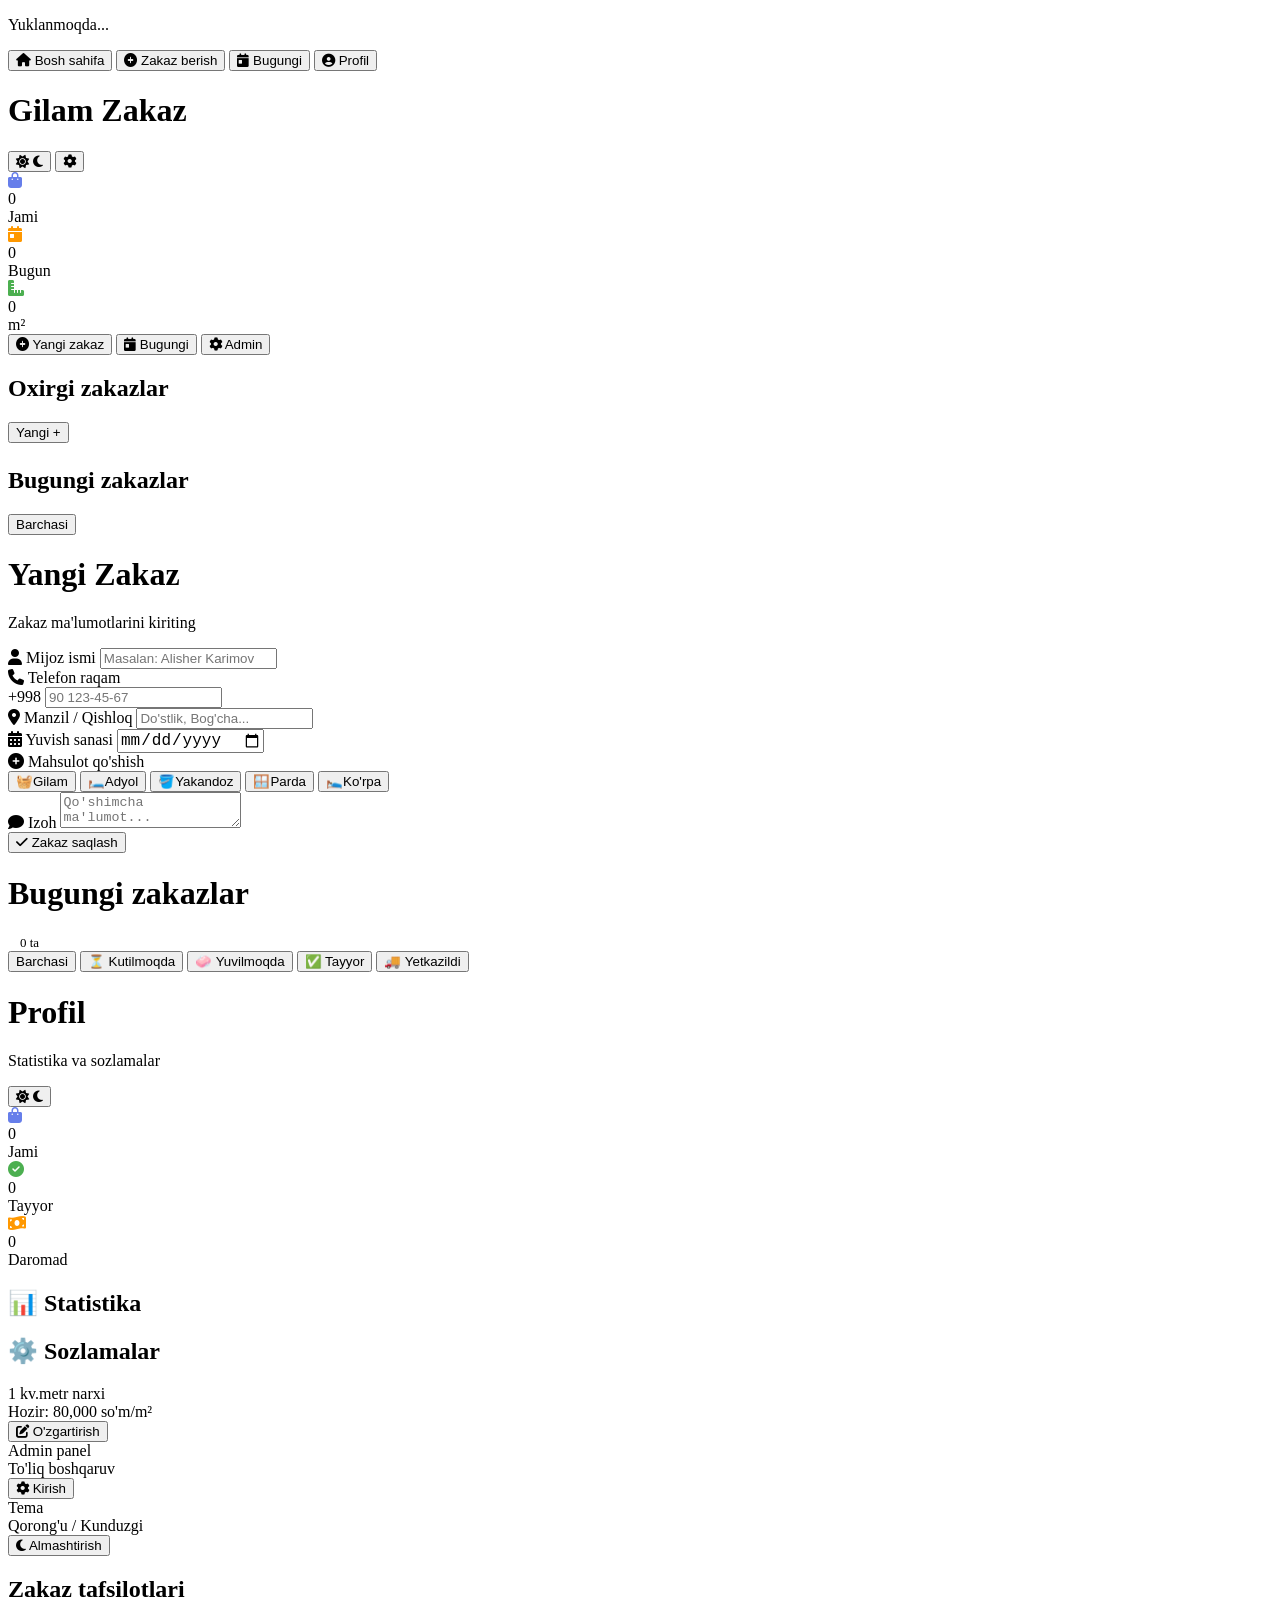
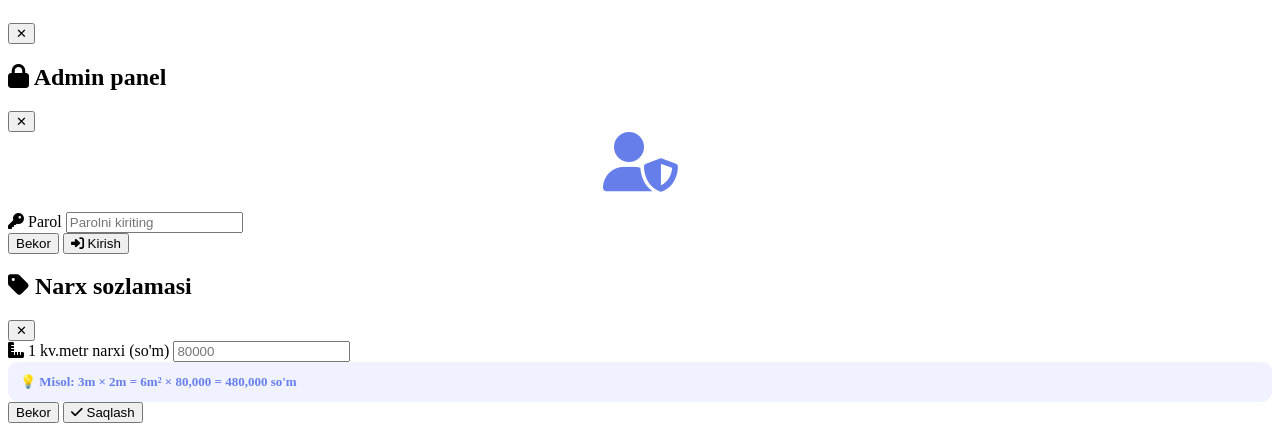
==== admin.html @ f4b5fb51 "Create admin.html" ====
<!DOCTYPE html>
<html lang="uz">
<head>
<meta charset="UTF-8">
<meta name="viewport" content="width=device-width, initial-scale=1.0, maximum-scale=1.0, user-scalable=no, viewport-fit=cover">
<meta name="mobile-web-app-capable" content="yes">
<meta name="apple-mobile-web-app-capable" content="yes">
<meta name="apple-mobile-web-app-status-bar-style" content="default">
<title>Gilam Admin Panel</title>
<link rel="stylesheet" href="https://cdnjs.cloudflare.com/ajax/libs/font-awesome/6.4.0/css/all.min.css">
<link href="https://fonts.googleapis.com/css2?family=Inter:wght@400;500;600;700;800&display=swap" rel="stylesheet">
<!-- Temani FLICKER bo'lmasdan oldin yuklash -->
<script>
(function(){
  var t = localStorage.getItem('admin_theme') || localStorage.getItem('theme');
  if(t) document.documentElement.setAttribute('data-theme', t);
})();
</script>
<style>
:root{
  --primary:#667eea;--primary-dark:#5a67d8;--secondary:#764ba2;
  --green:#22c55e;--orange:#f97316;--red:#ef4444;--yellow:#eab308;--blue:#3b82f6;
  --bg:#f0f4ff;--white:#fff;--border:#e2e8f0;
  --dark:#1a202c;--gray:#64748b;--gray-light:#94a3b8;
  --sh:0 2px 12px rgba(0,0,0,.08);--sh2:0 4px 20px rgba(0,0,0,.12);
  --safe-bottom: env(safe-area-inset-bottom, 0px);
  --safe-top: env(safe-area-inset-top, 0px);
  /* Animatsiya tezligi */
  --anim-fast: 0.22s;
  --anim-normal: 0.35s;
  --anim-slow: 0.5s;
  --ease-spring: cubic-bezier(0.34,1.56,0.64,1);
  --ease-smooth: cubic-bezier(0.4,0,0.2,1);
  --ease-out: cubic-bezier(0.0,0,0.2,1);
}

/* ══════════════════════════════════
   DARK MODE VARIABLES
══════════════════════════════════ */
[data-theme="dark"]{
  --bg:#0f1117;
  --white:#1a1d2e;
  --border:#2a2d3e;
  --dark:#e2e8f0;
  --gray:#94a3b8;
  --gray-light:#475569;
  --sh:0 2px 12px rgba(0,0,0,.35);
  --sh2:0 4px 20px rgba(0,0,0,.5);
  /* Sidebar dark gradient */
  --sidebar-bg:linear-gradient(160deg,#1e2340 0%,#2d1b4e 100%);
  --card-bg:#1a1d2e;
  --input-bg:#12151f;
  --topbar-bg:#141722;
  --modal-bg:#1a1d2e;
  --overlay-bg:rgba(0,0,0,.7);
}

/* ══════════════════════════════════
   DARK MODE COMPONENT OVERRIDES
══════════════════════════════════ */
/* Body & global */
[data-theme="dark"] body{
  background:var(--bg);
  color:var(--dark);
}
/* Topbar */
[data-theme="dark"] .topbar{
  background:var(--topbar-bg);
  border-bottom-color:var(--border);
  box-shadow:0 1px 0 var(--border);
}
[data-theme="dark"] .tb-hamburger{ color:var(--dark); }
[data-theme="dark"] .tb-search{
  background:var(--input-bg);
  border-color:var(--border);
}
[data-theme="dark"] .tb-search:focus-within{
  border-color:var(--primary);
  background:var(--white);
}
[data-theme="dark"] .tb-search input{ color:var(--dark); }
[data-theme="dark"] .tb-btn{
  background:var(--input-bg);
  border-color:var(--border);
  color:var(--gray);
}
[data-theme="dark"] .tb-btn:hover{
  border-color:var(--primary);
  color:var(--primary);
}
/* Sidebar */
[data-theme="dark"] .sidebar{
  background:var(--sidebar-bg);
  box-shadow:4px 0 20px rgba(0,0,0,.4);
}
[data-theme="dark"] .sidebar-logo{ border-bottom-color:rgba(255,255,255,.08); }
[data-theme="dark"] .logo-icon{ background:rgba(255,255,255,.12); }
[data-theme="dark"] .sidebar-bottom{ border-top-color:rgba(255,255,255,.08); }
/* Mobile bottom nav */
[data-theme="dark"] .mobile-bottom-nav{
  background:var(--topbar-bg);
  border-top-color:var(--border);
  box-shadow:0 -4px 20px rgba(0,0,0,.3);
}
[data-theme="dark"] .mbn-item{ color:var(--gray-light); }
[data-theme="dark"] .mbn-item.active{ color:var(--primary); }
[data-theme="dark"] .mbn-add{
  background:linear-gradient(135deg,var(--primary),var(--secondary));
  color:#fff!important;
}
/* Cards */
[data-theme="dark"] .stat-card,
[data-theme="dark"] .card,
[data-theme="dark"] .sdb-card,
[data-theme="dark"] .order-card{
  background:var(--white);
  border-color:var(--border);
}
[data-theme="dark"] .order-card:active{ background:#1e2138; }
[data-theme="dark"] .oc-footer{
  background:rgba(255,255,255,.04);
  border-top-color:var(--border);
}
/* Table */
[data-theme="dark"] th{
  background:var(--input-bg);
  color:var(--gray);
  border-bottom-color:var(--border);
}
[data-theme="dark"] td{
  border-bottom-color:var(--border);
  color:var(--dark);
}
[data-theme="dark"] tr:hover td{ background:rgba(102,126,234,.05); }
/* Filter chips */
[data-theme="dark"] .chip{
  background:var(--input-bg);
  border-color:var(--border);
  color:var(--gray);
}
[data-theme="dark"] .chip.active{
  background:var(--primary);
  color:#fff;
  border-color:var(--primary);
}
/* Buttons */
[data-theme="dark"] .act-btn.gray{
  background:var(--input-bg);
  border-color:var(--border);
  color:var(--gray);
}
/* Card headers */
[data-theme="dark"] .card-header{
  border-bottom-color:var(--border);
}
/* Detail panel */
[data-theme="dark"] .detail-panel{
  background:var(--white);
  box-shadow:-4px 0 30px rgba(0,0,0,.4);
}
[data-theme="dark"] .dp-head{
  background:var(--white);
  border-bottom-color:var(--border);
}
[data-theme="dark"] .dp-close{
  background:var(--input-bg);
  border-color:var(--border);
  color:var(--gray);
}
[data-theme="dark"] .dp-row{ border-bottom-color:var(--border); }
[data-theme="dark"] .dp-actions{
  background:var(--white);
  border-top-color:var(--border);
}
[data-theme="dark"] .dp-act.red{
  background:rgba(239,68,68,.12);
  border-color:rgba(239,68,68,.25);
}
[data-theme="dark"] .dp-act.gray{
  background:var(--input-bg);
  border-color:var(--border);
  color:var(--gray);
}
[data-theme="dark"] .dp-product-line{
  background:linear-gradient(135deg,rgba(102,126,234,.08),rgba(118,75,162,.06));
  border-color:rgba(102,126,234,.2);
}
/* Status progress */
[data-theme="dark"] .sp-dot{
  background:var(--input-bg);
  border-color:var(--border);
  color:var(--gray);
}
[data-theme="dark"] .sp-line{ background:var(--border); }
/* Modal */
[data-theme="dark"] .modal{ background:var(--overlay-bg); }
[data-theme="dark"] .modal-box{
  background:var(--modal-bg);
}
[data-theme="dark"] .mb-head{
  background:var(--modal-bg);
  border-bottom-color:var(--border);
}
[data-theme="dark"] .mb-close{
  background:var(--input-bg);
  color:var(--gray);
}
[data-theme="dark"] .mb-footer{
  background:var(--modal-bg);
  border-top-color:var(--border);
}
[data-theme="dark"] .mb-footer .mb-cancel{
  background:var(--input-bg);
  border-color:var(--border);
  color:var(--gray);
}
/* Forms */
[data-theme="dark"] .form-input{
  background:var(--input-bg);
  border-color:var(--border);
  color:var(--dark);
}
[data-theme="dark"] .form-input:focus{
  border-color:var(--primary);
  background:var(--white);
  box-shadow:0 0 0 3px rgba(102,126,234,.15);
}
[data-theme="dark"] .form-label{ color:var(--gray); }
/* Price items */
[data-theme="dark"] .price-item{ border-bottom-color:var(--border); }
[data-theme="dark"] .price-item:hover{ background:rgba(102,126,234,.05); }
[data-theme="dark"] .pi-price{ color:var(--dark); }
[data-theme="dark"] .pi-edit{
  border-color:rgba(102,126,234,.25);
  color:var(--primary);
}
/* Overlay */
[data-theme="dark"] .overlay{ background:rgba(0,0,0,.65); }
/* Mobile search bar */
[data-theme="dark"] .mobile-search-bar{
  background:var(--topbar-bg);
  border-bottom-color:var(--border);
}
[data-theme="dark"] .msb-inner{
  background:var(--input-bg);
  border-color:var(--border);
}
[data-theme="dark"] .msb-inner input{ color:var(--dark); }
/* Filter row */
[data-theme="dark"] .filter-row{ border-bottom-color:var(--border); }
/* Section dividers */
[data-theme="dark"] .sdb-row{ border-bottom-color:var(--border); }
/* More menu buttons */
[data-theme="dark"] .more-menu-btn{
  background:var(--input-bg) !important;
  border-color:var(--border) !important;
  color:var(--dark) !important;
}
/* Theme toggle button */
.theme-toggle{
  width:36px;height:36px;border-radius:10px;
  background:var(--bg);border:1.5px solid var(--border);
  display:flex;align-items:center;justify-content:center;
  cursor:pointer;font-size:16px;transition:all var(--anim-fast) var(--ease-smooth);
  position:relative;overflow:hidden;flex-shrink:0;
}
.theme-toggle:hover{
  border-color:var(--primary);
  background:rgba(102,126,234,.08);
  transform:rotate(15deg) scale(1.05);
}
.theme-toggle .th-sun,
.theme-toggle .th-moon{
  position:absolute;
  transition:opacity var(--anim-normal) var(--ease-smooth),
             transform var(--anim-normal) var(--ease-spring);
  font-size:15px;
}
.theme-toggle .th-sun{ opacity:1; transform:rotate(0deg) scale(1); }
.theme-toggle .th-moon{ opacity:0; transform:rotate(-90deg) scale(0.5); }
[data-theme="dark"] .theme-toggle .th-sun{ opacity:0; transform:rotate(90deg) scale(0.5); }
[data-theme="dark"] .theme-toggle .th-moon{ opacity:1; transform:rotate(0deg) scale(1); }

/* More menu grid buttons */
.more-menu-btn{
  display:flex;flex-direction:column;align-items:center;gap:8px;
  padding:18px 12px;
  background:var(--bg);border:1.5px solid var(--border);border-radius:14px;
  cursor:pointer;font-family:Inter,sans-serif;
  transition:all var(--anim-fast) var(--ease-smooth);
  -webkit-tap-highlight-color:transparent;
  color:var(--dark);
}
.more-menu-btn span{font-size:13px;font-weight:600;color:var(--dark)}
.more-menu-btn:hover{border-color:var(--primary);background:rgba(102,126,234,.06)}
.more-menu-btn:active{transform:scale(.95)}
*{margin:0;padding:0;box-sizing:border-box;-webkit-tap-highlight-color:transparent;-webkit-touch-callout:none}
html{scroll-behavior:smooth;height:100%}
body{font-family:'Inter',sans-serif;background:var(--bg);color:var(--dark);min-height:100vh;min-height:100dvh;overscroll-behavior:none}

/* ── MOBILE BOTTOM NAV ── */
.mobile-bottom-nav{
  display:none;position:fixed;bottom:0;left:0;right:0;z-index:200;
  background:var(--white);border-top:1px solid var(--border);
  box-shadow:0 -4px 20px rgba(0,0,0,.08);
  padding-bottom:var(--safe-bottom);
}
.mbn-inner{display:flex;align-items:stretch}
.mbn-item{
  flex:1;display:flex;flex-direction:column;align-items:center;justify-content:center;
  padding:10px 4px 8px;cursor:pointer;border:none;background:none;
  color:var(--gray-light);font-family:'Inter',sans-serif;transition:color .25s cubic-bezier(.4,0,.2,1);
  position:relative;min-height:56px;
}
.mbn-item.active{color:var(--primary)}
.mbn-item i{font-size:18px;margin-bottom:3px;transition:transform var(--anim-normal) var(--ease-spring),color var(--anim-fast) ease}
.mbn-item span{font-size:9px;font-weight:600;letter-spacing:.3px;line-height:1;transition:color var(--anim-fast) ease}
.mbn-item.active i{transform:scale(1.2) translateY(-2px)}
.mbn-item:active i{transform:scale(0.88)}
.mbn-item.active::after{content:'';position:absolute;top:6px;left:50%;transform:translateX(-50%);width:4px;height:4px;background:var(--primary);border-radius:50%;animation:dotPop .3s cubic-bezier(.34,1.56,.64,1) both}
@keyframes dotPop{from{transform:translateX(-50%) scale(0)}to{transform:translateX(-50%) scale(1)}}
.mbn-add.active::after{display:none}
.mbn-badge{position:absolute;top:6px;right:calc(50% - 16px);background:var(--red);color:#fff;font-size:9px;font-weight:800;padding:1px 5px;border-radius:10px;min-width:16px;text-align:center;border:2px solid var(--white)}
.mbn-badge.green{background:var(--green)}
.mbn-add{background:linear-gradient(135deg,var(--primary),var(--secondary));color:#fff!important;border-radius:16px;margin:6px 4px;padding:8px 4px;box-shadow:0 4px 12px rgba(102,126,234,.35)}
.mbn-add i{font-size:20px;margin-bottom:2px}

/* ── SIDEBAR (desktop) ── */
.sidebar{width:220px;min-height:100vh;background:linear-gradient(160deg,#667eea 0%,#764ba2 100%);position:fixed;top:0;left:0;z-index:300;display:flex;flex-direction:column;box-shadow:4px 0 20px rgba(102,126,234,.25);transition:transform var(--anim-normal) var(--ease-smooth);will-change:transform}
.sidebar-logo{padding:calc(var(--safe-top) + 16px) 20px 20px;border-bottom:1px solid rgba(255,255,255,.15);display:flex;align-items:center;gap:12px}
.logo-icon{width:40px;height:40px;background:rgba(255,255,255,.2);border-radius:12px;display:flex;align-items:center;justify-content:center;font-size:20px;backdrop-filter:blur(10px);flex-shrink:0}
.logo-text{color:#fff;font-weight:800;font-size:15px;line-height:1.2}
.logo-sub{color:rgba(255,255,255,.7);font-size:11px;margin-top:2px}
.sidebar-nav{padding:16px 12px;flex:1;overflow-y:auto}
.nav-group-label{font-size:10px;font-weight:700;letter-spacing:1.5px;text-transform:uppercase;color:rgba(255,255,255,.5);padding:10px 8px 6px}
.sn-item{display:flex;align-items:center;gap:10px;padding:12px 12px;border-radius:12px;cursor:pointer;transition:.2s;color:rgba(255,255,255,.75);font-size:13px;font-weight:500;margin-bottom:2px;position:relative;user-select:none;-webkit-user-select:none}
.sn-item:hover{background:rgba(255,255,255,.15);color:#fff}
.sn-item.active{background:rgba(255,255,255,.22);color:#fff;box-shadow:0 2px 8px rgba(0,0,0,.1)}
.sn-item:active{transform:scale(.97)}
.sn-item i{width:18px;text-align:center;font-size:15px}
.sn-badge{margin-left:auto;background:var(--red);color:#fff;font-size:9px;font-weight:700;padding:2px 6px;border-radius:10px;min-width:18px;text-align:center}
.sn-badge.green{background:var(--green)}
.sidebar-bottom{padding:14px 12px calc(var(--safe-bottom) + 14px);border-top:1px solid rgba(255,255,255,.15)}
.sb-user{display:flex;align-items:center;gap:10px;padding:8px 10px;border-radius:10px;cursor:pointer;transition:.2s}
.sb-user:hover{background:rgba(255,255,255,.1)}
.sb-avatar{width:34px;height:34px;border-radius:50%;background:rgba(255,255,255,.25);display:flex;align-items:center;justify-content:center;color:#fff;font-weight:700;font-size:13px;flex-shrink:0}
.sb-name{color:#fff;font-size:13px;font-weight:600}
.sb-role{color:rgba(255,255,255,.6);font-size:10px;margin-top:1px}
.sb-logout{margin-left:auto;color:rgba(255,255,255,.5);font-size:14px;cursor:pointer;padding:4px;transition:.2s}
.sb-logout:hover{color:#fff}

/* ── MAIN ── */
.main{margin-left:220px;min-height:100vh;display:flex;flex-direction:column}
.topbar{height:60px;background:var(--white);border-bottom:1px solid var(--border);display:flex;align-items:center;padding:0 24px;gap:12px;position:sticky;top:0;z-index:100;box-shadow:var(--sh)}
.tb-hamburger{display:none;background:none;border:none;cursor:pointer;font-size:20px;color:var(--dark);padding:4px;border-radius:8px;-webkit-tap-highlight-color:transparent}
.tb-title{font-weight:700;font-size:16px;flex:1}
.tb-search{display:flex;align-items:center;background:var(--bg);border:1.5px solid var(--border);border-radius:10px;padding:7px 13px;gap:8px;width:220px;transition:.2s}
.tb-search:focus-within{border-color:var(--primary);background:#fff}
.tb-search input{background:none;border:none;outline:none;color:var(--dark);font-size:13px;font-family:'Inter',sans-serif;width:100%}
.tb-search input::placeholder{color:var(--gray-light)}
.tb-btn{width:36px;height:36px;border-radius:10px;background:var(--bg);border:1.5px solid var(--border);display:flex;align-items:center;justify-content:center;cursor:pointer;font-size:15px;transition:.2s;position:relative;flex-shrink:0}
.tb-btn:hover{border-color:var(--primary);color:var(--primary)}
.tb-ndot{position:absolute;top:6px;right:6px;width:7px;height:7px;background:var(--red);border-radius:50%;border:1.5px solid var(--white)}
.content{padding:20px;flex:1}

/* ── PAGES ── */
.page{display:none}
.page.active{display:block;animation:fadeUp var(--anim-normal) var(--ease-smooth) both}
.page.slide-left{animation:slideInLeft var(--anim-normal) var(--ease-smooth) both}
.page.slide-right{animation:slideInRight var(--anim-normal) var(--ease-smooth) both}
@keyframes fadeUp{
  from{opacity:0;transform:translateY(14px)}
  to{opacity:1;transform:translateY(0)}
}
@keyframes slideInLeft{
  from{opacity:0;transform:translateX(22px)}
  to{opacity:1;transform:translateX(0)}
}
@keyframes slideInRight{
  from{opacity:0;transform:translateX(-22px)}
  to{opacity:1;transform:translateX(0)}
}

/* ── STAT CARDS ── */
.stats-row{display:grid;grid-template-columns:repeat(4,1fr);gap:14px;margin-bottom:20px}
.stat-card{background:var(--white);border-radius:16px;padding:18px;box-shadow:var(--sh);position:relative;overflow:hidden;transition:transform var(--anim-fast) var(--ease-smooth),box-shadow var(--anim-fast) var(--ease-smooth)}
.stat-card:hover{transform:translateY(-2px);box-shadow:var(--sh2)}
.stat-card::after{content:'';position:absolute;top:-16px;right:-16px;width:72px;height:72px;border-radius:50%;filter:blur(24px);opacity:.35}
.stat-card.blue::after{background:var(--primary)}.stat-card.green::after{background:var(--green)}.stat-card.orange::after{background:var(--orange)}.stat-card.red::after{background:var(--red)}
.sc-top{display:flex;align-items:center;justify-content:space-between;margin-bottom:12px}
.sc-icon{width:40px;height:40px;border-radius:12px;display:flex;align-items:center;justify-content:center;font-size:18px;flex-shrink:0}
.sc-icon.blue{background:rgba(102,126,234,.12);color:var(--primary)}
.sc-icon.green{background:rgba(34,197,94,.12);color:var(--green)}
.sc-icon.orange{background:rgba(249,115,22,.12);color:var(--orange)}
.sc-icon.red{background:rgba(239,68,68,.12);color:var(--red)}
.sc-badge{font-size:10px;font-weight:700;padding:3px 8px;border-radius:20px}
.sc-badge.up{background:rgba(34,197,94,.12);color:var(--green)}
.sc-badge.dn{background:rgba(239,68,68,.1);color:var(--red)}
.sc-val{font-weight:800;font-size:26px;letter-spacing:-1px;line-height:1;margin-bottom:4px}
.sc-lbl{font-size:11px;color:var(--gray);font-weight:500}

/* ── CARD ── */
.card{background:var(--white);border-radius:16px;box-shadow:var(--sh);overflow:hidden;margin-bottom:16px}
.card-header{padding:14px 18px;border-bottom:1px solid var(--border);display:flex;align-items:center;justify-content:space-between;gap:10px}
.card-title{font-weight:700;font-size:14px}
.card-action{font-size:12px;color:var(--primary);cursor:pointer;background:none;border:none;font-family:'Inter',sans-serif;font-weight:500;padding:4px 8px;border-radius:8px}
.card-action:hover{background:rgba(102,126,234,.08)}

/* ── TABLE ── */
.table-wrap{overflow-x:auto;-webkit-overflow-scrolling:touch}
table{width:100%;border-collapse:collapse;min-width:600px}
th{font-size:11px;font-weight:700;text-transform:uppercase;letter-spacing:.7px;color:var(--gray);padding:10px 16px;text-align:left;border-bottom:2px solid var(--border);white-space:nowrap;background:var(--bg)}
td{padding:12px 16px;font-size:13px;border-bottom:1px solid rgba(226,232,240,.6);white-space:nowrap;vertical-align:middle}
tr:last-child td{border-bottom:none}
tr:hover td{background:rgba(102,126,234,.02)}
.td-id{font-weight:700;color:var(--gray);font-size:11px}
.td-phone{font-weight:600;color:var(--primary)}
.td-phone a{color:inherit;text-decoration:none}
.td-price{font-weight:700;color:var(--green)}
.td-area{font-weight:600;color:var(--orange)}

/* ── MOBILE CARD LIST (replaces table on small screens) ── */
.order-card-list{display:none;flex-direction:column;gap:8px;padding:10px}
.order-card{background:var(--white);border-radius:14px;box-shadow:var(--sh);border:1px solid var(--border);overflow:hidden;cursor:pointer;transition:.15s;-webkit-tap-highlight-color:transparent}
.order-card:active{transform:scale(.99);background:#fafbff}
.oc-header{display:flex;align-items:center;gap:10px;padding:12px 14px 8px}
.oc-num{background:var(--bg);border-radius:8px;padding:4px 8px;font-size:10px;font-weight:800;color:var(--gray)}
.oc-phone{font-weight:700;font-size:14px;color:var(--primary);flex:1}
.oc-time{font-size:10px;color:var(--gray-light)}
.oc-body{padding:0 14px 10px;display:flex;flex-wrap:wrap;gap:6px;align-items:center}
.oc-loc{font-size:12px;color:var(--dark);font-weight:500;display:flex;align-items:center;gap:4px;flex:1}
.oc-area{font-size:12px;color:var(--orange);font-weight:700}
.oc-footer{display:flex;align-items:center;gap:6px;padding:8px 14px;border-top:1px solid var(--border);background:rgba(240,244,255,.5)}
.oc-price{font-weight:800;font-size:13px;color:var(--green);flex:1}
.oc-action-row{display:flex;gap:6px;align-items:center}

/* ── BADGES ── */
.badge{display:inline-flex;align-items:center;gap:4px;padding:4px 10px;border-radius:20px;font-size:11px;font-weight:700;white-space:nowrap}
.b-new{background:rgba(102,126,234,.1);color:var(--primary)}
.b-queue{background:rgba(249,115,22,.1);color:var(--orange)}
.b-washing{background:rgba(59,130,246,.1);color:var(--blue)}
.b-ready{background:rgba(34,197,94,.1);color:var(--green)}
.b-done{background:rgba(100,116,139,.1);color:var(--gray)}
.b-paid{background:rgba(34,197,94,.1);color:var(--green)}
.b-unpaid{background:rgba(239,68,68,.08);color:var(--red)}

/* ── FILTER CHIPS ── */
.filter-row{display:flex;gap:8px;padding:12px 16px;border-bottom:1px solid var(--border);overflow-x:auto;scrollbar-width:none;-webkit-overflow-scrolling:touch}
.filter-row::-webkit-scrollbar{display:none}
.chip{padding:7px 14px;border-radius:20px;font-size:12px;font-weight:600;cursor:pointer;background:var(--bg);color:var(--gray);border:1.5px solid var(--border);transition:.2s;font-family:'Inter',sans-serif;white-space:nowrap;flex-shrink:0}
.chip.active{background:var(--primary);color:#fff;border-color:var(--primary)}
.chip:hover:not(.active){border-color:var(--primary);color:var(--primary)}
.chip:active{transform:scale(.96)}

/* ── ACTION BTNS ── */
.act-btn{padding:7px 14px;border-radius:10px;font-size:12px;font-weight:600;cursor:pointer;border:none;font-family:'Inter',sans-serif;transition:.2s;display:inline-flex;align-items:center;gap:6px;white-space:nowrap}
.act-btn.primary{background:var(--primary);color:#fff}
.act-btn.primary:hover{background:var(--primary-dark)}
.act-btn.green{background:rgba(34,197,94,.1);color:var(--green)}
.act-btn.green:hover{background:var(--green);color:#fff}
.act-btn.orange{background:rgba(249,115,22,.1);color:var(--orange)}
.act-btn.orange:hover{background:var(--orange);color:#fff}
.act-btn.red{background:rgba(239,68,68,.08);color:var(--red)}
.act-btn.red:hover{background:var(--red);color:#fff}
.act-btn.gray{background:var(--bg);color:var(--gray);border:1px solid var(--border)}
.act-btn.gray:hover{background:var(--gray);color:#fff}
.act-btn:active{transform:scale(.95)}

/* ── PRICING PAGE ── */
.price-grid{display:flex;flex-direction:column;gap:0}
.price-item{display:flex;align-items:center;gap:12px;padding:13px 18px;border-bottom:1px solid var(--border);transition:.15s;cursor:pointer}
.price-item:last-child{border-bottom:none}
.price-item:hover{background:rgba(102,126,234,.02)}
.pi-icon{width:42px;height:42px;border-radius:12px;display:flex;align-items:center;justify-content:center;font-size:20px;flex-shrink:0}
.pi-info{flex:1;min-width:0}
.pi-name{font-weight:600;font-size:14px}
.pi-type{font-size:11px;color:var(--gray);margin-top:2px}
.pi-right{text-align:right;flex-shrink:0}
.pi-price{font-weight:800;font-size:15px;color:var(--dark)}
.pi-per{font-size:11px;color:var(--gray);margin-top:1px}
.pi-edit{font-size:11px;color:var(--primary);cursor:pointer;padding:5px 10px;border:1.5px solid rgba(102,126,234,.3);border-radius:8px;background:none;margin-top:4px;font-family:'Inter',sans-serif;font-weight:600;transition:.2s;display:block}
.pi-edit:hover{background:rgba(102,126,234,.08)}

/* ── ORDER DETAIL PANEL ── */
.detail-panel{position:fixed;top:0;right:0;width:380px;height:100vh;height:100dvh;background:var(--white);box-shadow:-4px 0 30px rgba(0,0,0,.12);z-index:400;display:flex;flex-direction:column;transform:translateX(100%);transition:transform var(--anim-normal) var(--ease-smooth);will-change:transform}
.detail-panel.open{transform:translateX(0)}
.dp-head{padding:calc(var(--safe-top) + 12px) 18px 12px;border-bottom:1px solid var(--border);display:flex;align-items:center;justify-content:space-between;background:var(--white);position:sticky;top:0;z-index:10}
.dp-title{font-weight:700;font-size:15px}
.dp-close{width:36px;height:36px;border-radius:50%;background:var(--bg);border:1.5px solid var(--border);display:flex;align-items:center;justify-content:center;cursor:pointer;font-size:14px;transition:.2s;flex-shrink:0}
.dp-close:hover{background:var(--red);color:#fff;border-color:var(--red)}
.dp-body{flex:1;overflow-y:auto;-webkit-overflow-scrolling:touch;padding:16px}
.dp-product-line{display:flex;align-items:center;gap:10px;background:linear-gradient(135deg,rgba(102,126,234,.06),rgba(118,75,162,.04));border:1.5px solid rgba(102,126,234,.15);border-radius:14px;padding:12px;margin-bottom:14px}
.dp-prod-icon{width:44px;height:44px;border-radius:12px;background:rgba(102,126,234,.1);display:flex;align-items:center;justify-content:center;font-size:22px;flex-shrink:0}
.dp-prod-info{flex:1}
.dp-prod-name{font-weight:700;font-size:14px}
.dp-prod-detail{font-size:12px;color:var(--gray);margin-top:2px}
.dp-prod-price{font-weight:800;font-size:16px;color:var(--primary);flex-shrink:0}
.dp-row{display:flex;justify-content:space-between;align-items:flex-start;padding:10px 0;border-bottom:1px solid rgba(226,232,240,.6)}
.dp-row:last-child{border-bottom:none}
.dp-lbl{font-size:12px;color:var(--gray);font-weight:500}
.dp-val{font-size:13px;font-weight:600;text-align:right;max-width:200px;word-break:break-word}
.dp-val.big{font-weight:800;font-size:18px;color:var(--green)}
.dp-val.phone{color:var(--primary)}
.dp-imgs{display:grid;grid-template-columns:repeat(3,1fr);gap:6px;margin:12px 0}
.dp-img{width:100%;aspect-ratio:1;border-radius:10px;object-fit:cover;cursor:pointer;transition:.2s;border:2px solid transparent}
.dp-img:hover{border-color:var(--primary);transform:scale(1.02)}
.dp-actions{padding:12px 16px calc(var(--safe-bottom) + 12px);border-top:1px solid var(--border);display:flex;gap:8px;flex-wrap:wrap;background:var(--white)}
.dp-act{flex:1;min-width:70px;padding:12px 8px;border-radius:12px;font-size:12px;font-weight:700;cursor:pointer;border:none;font-family:'Inter',sans-serif;transition:.2s;display:flex;align-items:center;justify-content:center;gap:6px;-webkit-tap-highlight-color:transparent}
.dp-act.primary{background:linear-gradient(135deg,var(--primary),var(--secondary));color:#fff;box-shadow:0 4px 12px rgba(102,126,234,.3)}
.dp-act.green{background:linear-gradient(135deg,var(--green),#16a34a);color:#fff}
.dp-act.orange{background:linear-gradient(135deg,var(--orange),#ea580c);color:#fff}
.dp-act.red{background:rgba(239,68,68,.08);color:var(--red);border:1.5px solid rgba(239,68,68,.2)}
.dp-act.gray{background:var(--bg);color:var(--gray);border:1.5px solid var(--border)}
.dp-act:hover{filter:brightness(1.05)}
.dp-act:active{transform:scale(.96)}
.status-progress{display:flex;align-items:center;gap:0;padding:14px 0;overflow-x:auto;scrollbar-width:none;-webkit-overflow-scrolling:touch}
.status-progress::-webkit-scrollbar{display:none}
.sp-step{display:flex;flex-direction:column;align-items:center;gap:4px;flex-shrink:0}
.sp-dot{width:28px;height:28px;border-radius:50%;background:var(--bg);border:2px solid var(--border);display:flex;align-items:center;justify-content:center;font-size:12px;transition:.3s}
.sp-step.active .sp-dot{background:var(--primary);border-color:var(--primary);color:#fff;box-shadow:0 0 0 4px rgba(102,126,234,.15)}
.sp-step.done .sp-dot{background:var(--green);border-color:var(--green);color:#fff}
.sp-label{font-size:9px;color:var(--gray);font-weight:600;text-align:center;white-space:nowrap}
.sp-step.active .sp-label{color:var(--primary)}
.sp-step.done .sp-label{color:var(--green)}
.sp-line{flex:1;height:2px;background:var(--border);min-width:16px}
.sp-line.done{background:var(--green)}

/* ── OVERLAY ── */
.overlay{display:none;position:fixed;inset:0;background:rgba(0,0,0,.45);z-index:250}
.overlay.open{display:block;animation:fadeIn var(--anim-fast) var(--ease-smooth)}
@keyframes fadeIn{from{opacity:0}to{opacity:1}}

/* ── MODAL ── */
.modal{display:none;position:fixed;inset:0;background:rgba(0,0,0,.55);z-index:600;align-items:flex-end;justify-content:center}
.modal.open{display:flex;animation:fadeIn var(--anim-fast) var(--ease-smooth)}
.modal-box{
  background:var(--white);border-radius:24px 24px 0 0;
  width:100%;max-width:520px;max-height:92vh;max-height:92dvh;
  overflow-y:auto;-webkit-overflow-scrolling:touch;
  animation:slideUpModal var(--anim-normal) var(--ease-smooth);
  padding-bottom:var(--safe-bottom);
  will-change:transform;
}
@keyframes slideUpModal{
  from{transform:translateY(40px);opacity:0}
  to{transform:translateY(0);opacity:1}
}
.mb-head{padding:16px 20px;border-bottom:1px solid var(--border);display:flex;align-items:center;justify-content:space-between;position:sticky;top:0;background:var(--white);z-index:5;border-radius:24px 24px 0 0}
.mb-title{font-weight:700;font-size:15px}
.mb-close{width:32px;height:32px;border-radius:50%;background:var(--bg);border:none;cursor:pointer;font-size:16px;display:flex;align-items:center;justify-content:center;transition:.2s;-webkit-tap-highlight-color:transparent}
.mb-close:hover{background:var(--red);color:#fff}
.mb-body{padding:18px 20px}
.mb-footer{padding:12px 20px;border-top:1px solid var(--border);display:flex;gap:10px;position:sticky;bottom:0;background:var(--white);z-index:5}
.mb-footer button{flex:1;padding:13px;border-radius:14px;font-size:14px;font-weight:700;cursor:pointer;border:none;font-family:'Inter',sans-serif;transition:.2s;-webkit-tap-highlight-color:transparent}
.mb-footer .mb-save{background:linear-gradient(135deg,var(--primary),var(--secondary));color:#fff;box-shadow:0 4px 12px rgba(102,126,234,.3)}
.mb-footer .mb-save:hover{filter:brightness(1.05)}
.mb-footer .mb-cancel{background:var(--bg);color:var(--gray);border:1.5px solid var(--border)}
.mb-footer .mb-cancel:hover{background:var(--red);color:#fff;border-color:var(--red)}
.mb-footer button:active{transform:scale(.97)}

/* ── FORMS ── */
.form-group{margin-bottom:16px}
.form-label{font-size:11px;font-weight:700;color:var(--gray);margin-bottom:7px;display:block;text-transform:uppercase;letter-spacing:.5px}
.form-input{width:100%;background:var(--bg);border:1.5px solid var(--border);border-radius:12px;padding:13px 16px;color:var(--dark);font-size:15px;font-family:'Inter',sans-serif;outline:none;transition:.2s;-webkit-appearance:none;appearance:none}
.form-input:focus{border-color:var(--primary);background:#fff;box-shadow:0 0 0 3px rgba(102,126,234,.12)}
.form-input::placeholder{color:var(--gray-light)}
select.form-input{cursor:pointer}
.form-row{display:grid;grid-template-columns:1fr 1fr;gap:12px}

/* ── STATS PAGE ── */
.stats-detail-grid{display:grid;grid-template-columns:repeat(2,1fr);gap:14px;margin-bottom:16px}
.sdb-card{background:var(--white);border-radius:16px;padding:16px;box-shadow:var(--sh)}
.sdb-title{font-size:12px;font-weight:700;color:var(--gray);margin-bottom:12px;text-transform:uppercase;letter-spacing:.5px}
.sdb-row{display:flex;justify-content:space-between;align-items:center;padding:7px 0;border-bottom:1px solid var(--border)}
.sdb-row:last-child{border-bottom:none}
.sdb-lbl{font-size:12px;color:var(--gray)}
.sdb-val{font-weight:700;font-size:13px}
.sdb-val.green{color:var(--green)}
.sdb-val.orange{color:var(--orange)}
.sdb-val.red{color:var(--red)}
.sdb-val.blue{color:var(--blue)}
.bar-chart{display:flex;align-items:flex-end;gap:6px;height:80px;padding-top:8px}
.bar-wrap{flex:1;display:flex;flex-direction:column;align-items:center;gap:3px}
.bar{width:100%;border-radius:4px 4px 0 0;transition:height .6s ease;min-height:4px}
.bar-lbl{font-size:9px;color:var(--gray);font-weight:600}

/* ── TOAST ── */
.toast{position:fixed;bottom:calc(80px + var(--safe-bottom));left:50%;transform:translateX(-50%);background:var(--dark);color:#fff;padding:12px 22px;border-radius:30px;font-size:13px;font-weight:500;z-index:9999;opacity:0;transition:opacity .3s;pointer-events:none;white-space:nowrap;box-shadow:0 8px 24px rgba(0,0,0,.2)}
.toast.show{opacity:1}
.toast.success{background:var(--green)}
.toast.error{background:var(--red)}
.toast.info{background:var(--primary)}

/* ── EMPTY STATE ── */
.empty-state{padding:40px 20px;text-align:center;color:var(--gray-light)}
.empty-state i{font-size:40px;margin-bottom:12px;display:block;opacity:.5}
.empty-state p{font-size:14px;font-weight:500}

/* ── MOBILE SEARCH ── */
.mobile-search-bar{display:none;padding:10px 14px;background:var(--white);border-bottom:1px solid var(--border)}
.msb-inner{display:flex;align-items:center;gap:8px;background:var(--bg);border:1.5px solid var(--border);border-radius:12px;padding:9px 14px;transition:.2s}
.msb-inner:focus-within{border-color:var(--primary);background:#fff}
.msb-inner input{background:none;border:none;outline:none;color:var(--dark);font-size:15px;font-family:'Inter',sans-serif;width:100%;min-width:0}

/* ── RESPONSIVE ── */
@media(max-width:900px){
  .sidebar{transform:translateX(-220px)}
  .sidebar.open{transform:translateX(0);z-index:500}
  .main{margin-left:0}
  .tb-hamburger{display:flex}
  .stats-row{grid-template-columns:repeat(2,1fr)}
  .detail-panel{width:100%;max-width:100%;z-index:450}
  .stats-detail-grid{grid-template-columns:1fr}
  .overlay{z-index:490}
  .mobile-bottom-nav{display:block}
  .content{padding-bottom:calc(var(--safe-bottom) + 80px)}
  .toast{bottom:calc(var(--safe-bottom) + 90px)}
}

@media(max-width:600px){
  .stats-row{grid-template-columns:repeat(2,1fr);gap:10px}
  .content{padding:10px;padding-bottom:calc(var(--safe-bottom) + 85px)}
  .tb-search{display:none}
  .topbar{padding:0 12px;height:52px}
  .topbar .tb-btn:nth-child(4){display:none}
  .tb-title{font-size:14px}
  .tb-btn{width:34px;height:34px;font-size:13px}
  .sc-val{font-size:20px}
  .sc-lbl{font-size:10px}
  .stat-card{padding:12px;border-radius:14px}
  .card{border-radius:14px;margin-bottom:12px}
  .card-header{padding:12px 14px}
  .filter-row{padding:8px 12px;gap:6px}
  .chip{padding:6px 12px;font-size:11px}
  .act-btn{padding:7px 12px;font-size:11px}
  .modal-box{border-radius:20px 20px 0 0}
  .mb-body{padding:16px}
  .mb-footer{padding:10px 16px}
  .form-input{padding:12px 14px;font-size:15px;border-radius:10px}
  .form-label{font-size:10px}
  .form-row{grid-template-columns:1fr}
  .dp-body{padding:12px}
  .dp-actions{padding:10px 12px calc(var(--safe-bottom) + 10px)}
  .dp-act{padding:11px 8px;font-size:11px;border-radius:12px}
  .dp-row{padding:9px 0}
  .dp-lbl{font-size:11px}
  .dp-val{font-size:12px}
  .dp-val.big{font-size:16px}
  .dp-product-line{padding:10px;border-radius:12px}
  .dp-prod-icon{width:38px;height:38px;font-size:18px}
  .dp-prod-name{font-size:13px}
  .dp-prod-detail{font-size:11px}
  .dp-prod-price{font-size:14px}
  /* Cards instead of tables on mobile */
  .table-wrap table{display:none}
  .order-card-list{display:flex}
  .mobile-search-bar{display:block}
  .sdb-card{padding:12px;border-radius:12px}
  .bar-chart{height:70px}
  .price-item{padding:12px 14px}
  .pi-name{font-size:13px}
  .pi-price{font-size:14px}
  .stats-detail-grid{gap:10px}
}

@media(max-width:380px){
  .stats-row{grid-template-columns:1fr 1fr;gap:8px}
  .sc-val{font-size:18px}
  .content{padding:8px;padding-bottom:calc(var(--safe-bottom) + 85px)}
}

/* Touch optimizations */
input,select,textarea{font-size:16px !important;} /* prevents iOS zoom */
button{-webkit-tap-highlight-color:transparent;touch-action:manipulation}
.sn-item:active{transform:scale(0.97)}
.act-btn:active{transform:scale(0.95)}
.dp-act:active{transform:scale(0.96)}
tr:active td{background:rgba(102,126,234,.05)}

/* Scrollbar */
::-webkit-scrollbar{width:3px;height:3px}
::-webkit-scrollbar-thumb{background:var(--border);border-radius:3px}
</style>
</head>
<body>

<!-- MOBILE BOTTOM NAVIGATION -->
<nav class="mobile-bottom-nav" id="mobileBottomNav">
  <div class="mbn-inner">
    <button class="mbn-item active" id="mbn-dashboard" onclick="goPageMobile('dashboard',this)">
      <i class="fas fa-th-large"></i>
      <span>Dashboard</span>
    </button>
    <button class="mbn-item" id="mbn-orders" onclick="goPageMobile('orders',this)">
      <i class="fas fa-shopping-bag"></i>
      <span>Zakazlar</span>
      <span class="mbn-badge" id="mbn-orders-badge" style="display:none">0</span>
    </button>
    <button class="mbn-item mbn-add" onclick="openAddOrder()">
      <i class="fas fa-plus"></i>
      <span>Yangi</span>
    </button>
    <button class="mbn-item" id="mbn-queue" onclick="goPageMobile('queue',this)">
      <i class="fas fa-list-ol"></i>
      <span>Navbat</span>
      <span class="mbn-badge green" id="mbn-queue-badge" style="display:none">0</span>
    </button>
    <button class="mbn-item" id="mbn-more" onclick="toggleMobileMenu()">
      <i class="fas fa-ellipsis-h"></i>
      <span>Ko'proq</span>
    </button>
  </div>
</nav>

<!-- SIDEBAR -->
<aside class="sidebar" id="sidebar">
  <div class="sidebar-logo">
    <div class="logo-icon">🧺</div>
    <div>
      <div class="logo-text">Gilam Admin</div>
      <div class="logo-sub">Boshqaruv paneli</div>
    </div>
  </div>
  <div class="sidebar-nav">
    <div class="nav-group-label">Asosiy</div>
    <div class="sn-item active" id="sn-dashboard" onclick="goPage('dashboard',this)"><i class="fas fa-th-large"></i><span>Dashboard</span></div>
    <div class="sn-item" id="sn-orders" onclick="goPage('orders',this)"><i class="fas fa-shopping-bag"></i><span>Barcha zakazlar</span><span class="sn-badge" id="sb-orders-badge">0</span></div>
    <div class="sn-item" id="sn-queue" onclick="goPage('queue',this)"><i class="fas fa-list-ol"></i><span>Navbat</span><span class="sn-badge green" id="sb-queue-badge">0</span></div>
    <div class="nav-group-label">Boshqaruv</div>
    <div class="sn-item" id="sn-pricing" onclick="goPage('pricing',this)"><i class="fas fa-tag"></i><span>Narxlar</span></div>
    <div class="sn-item" id="sn-stats" onclick="goPage('stats',this)"><i class="fas fa-chart-bar"></i><span>Statistika</span></div>
    <div class="sn-item" id="sn-settings" onclick="goPage('settings',this)"><i class="fas fa-cog"></i><span>Sozlamalar</span></div>
  </div>
  <div class="sidebar-bottom">
    <div class="sb-user">
      <div class="sb-avatar">A</div>
      <div><div class="sb-name">Admin</div><div class="sb-role">Super Admin</div></div>
      <span class="sb-logout" onclick="logout()" title="Chiqish"><i class="fas fa-sign-out-alt"></i></span>
    </div>
  </div>
</aside>

<!-- MAIN -->
<div class="main">
  <header class="topbar">
    <button class="tb-hamburger" onclick="toggleSidebar()">
      <i class="fas fa-bars"></i>
    </button>
    <div class="tb-title" id="pageTitle">Dashboard</div>
    <div class="tb-search"><i class="fas fa-search" style="color:var(--gray-light);font-size:13px"></i><input placeholder="Telefon, manzil, ID..." oninput="globalSearch(this.value)" id="topSearchInput"></div>
    <div class="theme-toggle" id="themeToggleBtn" onclick="toggleAdminTheme()" title="Tungi rejim">
      <span class="th-sun">☀️</span>
      <span class="th-moon">🌙</span>
    </div>
    <div class="tb-btn" onclick="openAddOrder()" title="Yangi zakaz"><i class="fas fa-plus" style="font-size:13px"></i></div>
    <div class="tb-btn" onclick="logout()" title="Chiqish"><i class="fas fa-sign-out-alt" style="font-size:13px"></i></div>
  </header>

  <div class="content">

    <!-- ══════ DASHBOARD ══════ -->
    <div class="page active" id="page-dashboard">
      <div class="stats-row">
        <div class="stat-card blue">
          <div class="sc-top"><div class="sc-icon blue"><i class="fas fa-shopping-bag"></i></div><span class="sc-badge up" id="dash-today-chg">+0</span></div>
          <div class="sc-val" id="dash-total">0</div><div class="sc-lbl">Jami zakazlar</div>
        </div>
        <div class="stat-card green">
          <div class="sc-top"><div class="sc-icon green"><i class="fas fa-money-bill-wave"></i></div><span class="sc-badge up">Bugun</span></div>
          <div class="sc-val" id="dash-rev">0</div><div class="sc-lbl">To'lov (bugun)</div>
        </div>
        <div class="stat-card orange">
          <div class="sc-top"><div class="sc-icon orange"><i class="fas fa-list-ol"></i></div><span class="sc-badge" style="background:rgba(249,115,22,.1);color:var(--orange)">Navbat</span></div>
          <div class="sc-val" id="dash-queue">0</div><div class="sc-lbl">Navbatdagi</div>
        </div>
        <div class="stat-card red">
          <div class="sc-top"><div class="sc-icon red"><i class="fas fa-ruler-combined"></i></div><span class="sc-badge dn">m²</span></div>
          <div class="sc-val" id="dash-area">0</div><div class="sc-lbl">Bugungi maydon</div>
        </div>
      </div>

      <div style="display:grid;grid-template-columns:1fr 1fr;gap:14px;margin-top:4px">
        <div onclick="goPage('orders',document.getElementById('sn-orders'))" style="background:var(--white);border-radius:16px;padding:16px;box-shadow:var(--sh);cursor:pointer;transition:.2s;display:flex;align-items:center;gap:12px;border:1.5px solid transparent" onmouseover="this.style.borderColor='var(--primary)'" onmouseout="this.style.borderColor='transparent'">
          <div style="width:42px;height:42px;border-radius:12px;background:rgba(102,126,234,.1);display:flex;align-items:center;justify-content:center;font-size:18px;flex-shrink:0">🧾</div>
          <div><div style="font-weight:700;font-size:13px">Zakazlar</div><div style="font-size:11px;color:var(--gray);margin-top:2px">Ko'rish →</div></div>
        </div>
        <div onclick="goPage('queue',document.getElementById('sn-queue'))" style="background:var(--white);border-radius:16px;padding:16px;box-shadow:var(--sh);cursor:pointer;transition:.2s;display:flex;align-items:center;gap:12px;border:1.5px solid transparent" onmouseover="this.style.borderColor='var(--orange)'" onmouseout="this.style.borderColor='transparent'">
          <div style="width:42px;height:42px;border-radius:12px;background:rgba(249,115,22,.1);display:flex;align-items:center;justify-content:center;font-size:18px;flex-shrink:0">📋</div>
          <div><div style="font-weight:700;font-size:13px">Navbat</div><div style="font-size:11px;color:var(--gray);margin-top:2px">Ko'rish →</div></div>
        </div>
      </div>
    </div>

    <!-- ══════ ORDERS ══════ -->
    <div class="page" id="page-orders">
      <div class="stats-row" style="grid-template-columns:repeat(3,1fr)">
        <div class="stat-card blue"><div class="sc-top"><div class="sc-icon blue"><i class="fas fa-shopping-bag"></i></div></div><div class="sc-val" id="o-total">0</div><div class="sc-lbl">Jami zakazlar</div></div>
        <div class="stat-card green"><div class="sc-top"><div class="sc-icon green"><i class="fas fa-money-bill-wave"></i></div></div><div class="sc-val" id="o-paid">0</div><div class="sc-lbl">To'langan</div></div>
        <div class="stat-card orange"><div class="sc-top"><div class="sc-icon orange"><i class="fas fa-ruler-combined"></i></div></div><div class="sc-val" id="o-area">0 m²</div><div class="sc-lbl">Jami maydon</div></div>
      </div>
      <div class="card">
        <div class="card-header">
          <span class="card-title">Barcha zakazlar</span>
          <button class="act-btn primary" onclick="openAddOrder()"><i class="fas fa-plus"></i> Yangi</button>
        </div>
        <div class="mobile-search-bar">
          <div class="msb-inner">
            <i class="fas fa-search" style="color:var(--gray-light);font-size:14px;flex-shrink:0"></i>
            <input placeholder="Telefon, manzil yoki ID..." oninput="globalSearchOrders(this.value)" id="mobileSearchInput">
          </div>
        </div>
        <div class="filter-row" id="orders-filter-row">
          <button class="chip active" onclick="filterOrdersBy('all',this)">Barchasi</button>
          <button class="chip" onclick="filterOrdersBy('new',this)">🆕 Yangi</button>
          <button class="chip" onclick="filterOrdersBy('queue',this)">⏳ Navbat</button>
          <button class="chip" onclick="filterOrdersBy('washing',this)">🧼 Yuvish</button>
          <button class="chip" onclick="filterOrdersBy('ready',this)">✅ Tayyor</button>
          <button class="chip" onclick="filterOrdersBy('done',this)">✔️ Topshirildi</button>
          <button class="chip" onclick="filterOrdersBy('today',this)">📅 Bugun</button>
        </div>
        <div class="table-wrap" id="orders-table"></div>
        <div class="order-card-list" id="orders-cards"></div>
      </div>
    </div>

    <!-- ══════ QUEUE ══════ -->
    <div class="page" id="page-queue">
      <div class="card">
        <div class="card-header">
          <span class="card-title">📋 Navbat boshqaruvi</span>
          <div style="display:flex;gap:8px">
            <span style="background:rgba(249,115,22,.1);color:var(--orange);padding:4px 12px;border-radius:20px;font-size:12px;font-weight:700" id="q-count-badge">0 ta</span>
          </div>
        </div>
        <div class="filter-row">
          <button class="chip active" onclick="filterQueueBy('all',this)">Barchasi</button>
          <button class="chip" onclick="filterQueueBy('queue',this)">⏳ Kutilmoqda</button>
          <button class="chip" onclick="filterQueueBy('washing',this)">🧼 Yuvilmoqda</button>
          <button class="chip" onclick="filterQueueBy('ready',this)">✅ Tayyor</button>
        </div>
        <div class="table-wrap" id="queue-table"></div>
        <div class="order-card-list" id="queue-cards"></div>
      </div>
    </div>

    <!-- ══════ PRICING ══════ -->
    <div class="page" id="page-pricing">
      <div class="card">
        <div class="card-header">
          <span class="card-title">💲 Mahsulot narxlari</span>
        </div>
        <div style="background:linear-gradient(135deg,rgba(102,126,234,.08),rgba(118,75,162,.04));border:1.5px solid rgba(102,126,234,.15);border-radius:14px;padding:14px;margin:12px 18px">
          <div style="display:flex;align-items:center;justify-content:space-between;gap:12px;flex-wrap:wrap">
            <div>
              <div style="font-size:11px;color:var(--gray);font-weight:700;text-transform:uppercase;letter-spacing:.5px;margin-bottom:4px">Asosiy m² narxi</div>
              <div style="font-size:22px;font-weight:800;color:var(--primary)" id="global-price-display">80,000 so'm</div>
            </div>
            <button class="act-btn primary" onclick="openEditGlobalPrice()"><i class="fas fa-edit"></i> O'zgartirish</button>
          </div>
        </div>
        <div style="padding:4px 18px 14px;">
          <p style="font-size:12px;color:var(--gray);margin-bottom:14px;">Har bir mahsulot uchun narx va o'lchov turini o'zgartiring.</p>
          <div id="product-prices-grid"></div>
        </div>
      </div>
    </div>

    <!-- ══════ STATS ══════ -->
    <div class="page" id="page-stats">
      <div class="stats-row">
        <div class="stat-card blue"><div class="sc-top"><div class="sc-icon blue"><i class="fas fa-shopping-bag"></i></div></div><div class="sc-val" id="st-total">0</div><div class="sc-lbl">Jami zakazlar</div></div>
        <div class="stat-card green"><div class="sc-top"><div class="sc-icon green"><i class="fas fa-coins"></i></div></div><div class="sc-val" id="st-paid-rev">0</div><div class="sc-lbl">To'langan daromad</div></div>
        <div class="stat-card orange"><div class="sc-top"><div class="sc-icon orange"><i class="fas fa-ruler-combined"></i></div></div><div class="sc-val" id="st-area">0</div><div class="sc-lbl">Jami m²</div></div>
        <div class="stat-card red"><div class="sc-top"><div class="sc-icon red"><i class="fas fa-clock"></i></div></div><div class="sc-val" id="st-pending">0</div><div class="sc-lbl">Kutilmoqda</div></div>
      </div>
      <div class="stats-detail-grid">
        <div class="sdb-card">
          <div class="sdb-title">📊 Holat bo'yicha</div>
          <div id="stat-status-list"></div>
        </div>
        <div class="sdb-card">
          <div class="sdb-title">💰 To'lov holati</div>
          <div id="stat-payment-list"></div>
          <div class="sdb-title" style="margin-top:14px">📅 Davr daromadi</div>
          <div id="stat-period-list"></div>
        </div>
      </div>
      <div class="card" style="margin-bottom:16px">
        <div class="card-header"><span class="card-title">📦 Mahsulot turlari bo'yicha</span></div>
        <div style="padding:4px 18px 14px"><div id="stat-product-list"></div></div>
      </div>
      <div class="card">
        <div class="card-header"><span class="card-title">📅 So'nggi 7 kun</span></div>
        <div style="padding:16px"><div class="bar-chart" id="week-bars" style="height:100px;padding-bottom:22px"></div></div>
      </div>
    </div>

    <!-- ══════ SETTINGS ══════ -->
    <div class="page" id="page-settings">
      <div class="card">
        <div class="card-header"><span class="card-title">⚙️ Sozlamalar</span></div>
        <div style="padding:18px;display:flex;flex-direction:column;gap:14px">
          <div style="background:var(--bg);border-radius:14px;padding:16px;border:1px solid var(--border)">
            <div style="font-size:13px;font-weight:700;margin-bottom:12px;display:flex;align-items:center;gap:8px"><i class="fas fa-lock" style="color:var(--primary)"></i> Admin parolini o'zgartirish</div>
            <div class="form-group" style="margin-bottom:10px"><label class="form-label">Joriy parol</label><input class="form-input" id="set-cur-pass" type="password" placeholder="••••" autocomplete="current-password"></div>
            <div class="form-group" style="margin-bottom:10px"><label class="form-label">Yangi parol</label><input class="form-input" id="set-new-pass" type="password" placeholder="Yangi parol" autocomplete="new-password"></div>
            <div class="form-group" style="margin-bottom:12px"><label class="form-label">Yangi parolni tasdiqlang</label><input class="form-input" id="set-conf-pass" type="password" placeholder="Qayta kiriting" autocomplete="new-password"></div>
            <button onclick="changeAdminPassword()" class="act-btn primary" style="width:100%;padding:12px;font-size:13px;justify-content:center;border-radius:12px"><i class="fas fa-key"></i> Parolni saqlash</button>
          </div>
          <div style="background:var(--bg);border-radius:14px;padding:16px;border:1px solid var(--border)">
            <div style="font-size:13px;font-weight:700;margin-bottom:4px;color:var(--red)">Ma'lumotlarni tozalash</div>
            <div style="font-size:12px;color:var(--gray);margin-bottom:10px">Barcha zakazlar o'chib ketadi</div>
            <button onclick="confirmClearAll()" class="act-btn red" style="width:100%;padding:12px;font-size:13px;justify-content:center;border-radius:12px"><i class="fas fa-trash"></i> Tozalash</button>
          </div>
          <a href="index.html" style="display:flex;align-items:center;justify-content:center;gap:8px;background:linear-gradient(135deg,var(--primary),var(--secondary));color:#fff;padding:14px;border-radius:14px;font-weight:600;font-size:14px;text-decoration:none"><i class="fas fa-mobile-alt"></i> Mobil ilovaga qaytish</a>
          <button onclick="logout()" style="display:flex;align-items:center;justify-content:center;gap:8px;background:rgba(239,68,68,.08);color:var(--red);padding:14px;border-radius:14px;font-weight:600;font-size:14px;border:1.5px solid rgba(239,68,68,.2);font-family:Inter,sans-serif;cursor:pointer;width:100%"><i class="fas fa-sign-out-alt"></i> Chiqish</button>
        </div>
      </div>
    </div>

  </div><!-- /content -->
</div><!-- /main -->

<!-- OVERLAY -->
<div class="overlay" id="overlay" onclick="handleOverlayClick()"></div>

<!-- DETAIL PANEL -->
<div class="detail-panel" id="detail-panel">
  <div class="dp-head">
    <div class="dp-title" id="dp-title">Zakaz tafsiloti</div>
    <div class="dp-close" onclick="closeDetailPanel()">✕</div>
  </div>
  <div class="dp-body" id="dp-body"></div>
  <div class="dp-actions" id="dp-actions"></div>
</div>

<!-- ADD/EDIT ORDER MODAL -->
<div class="modal" id="order-modal">
  <div class="modal-box">
    <div class="mb-head">
      <div class="mb-title" id="om-title">Yangi zakaz</div>
      <button class="mb-close" onclick="closeModal('order-modal')">✕</button>
    </div>
    <div class="mb-body">
      <div class="form-row">
        <div class="form-group"><label class="form-label">Telefon *</label><input class="form-input" id="om-phone" placeholder="+998 90 123 45 67" inputmode="tel" type="tel"></div>
        <div class="form-group"><label class="form-label">Qishloq/Manzil *</label><input class="form-input" id="om-village" placeholder="Do'stlik, Bog'cha..."></div>
      </div>
      <div class="form-row">
        <div class="form-group"><label class="form-label">Mijoz ismi</label><input class="form-input" id="om-customer-name" placeholder="Ism Familiya..."></div>
        <div class="form-group"><label class="form-label">Yuvish sanasi</label><input class="form-input" id="om-washing-date" type="date"></div>
      </div>
      <div class="form-row">
        <div class="form-group"><label class="form-label">Eni (m) *</label><input class="form-input" id="om-width" type="number" step="0.1" min="0.1" value="3" oninput="calcModalPrice()" inputmode="decimal"></div>
        <div class="form-group"><label class="form-label">Bo'yi (m) *</label><input class="form-input" id="om-height" type="number" step="0.1" min="0.1" value="2" oninput="calcModalPrice()" inputmode="decimal"></div>
      </div>
      <div style="background:linear-gradient(135deg,rgba(102,126,234,.08),rgba(118,75,162,.04));border:1.5px solid rgba(102,126,234,.2);border-radius:14px;padding:14px;margin-bottom:16px;display:flex;justify-content:space-between;align-items:center">
        <div><div style="font-size:11px;color:var(--gray);font-weight:700;text-transform:uppercase">Maydon</div><div style="font-size:20px;font-weight:800;color:var(--primary)" id="om-area">6.00 m²</div></div>
        <div style="text-align:right"><div style="font-size:11px;color:var(--gray);font-weight:700;text-transform:uppercase">Narx</div><div style="font-size:20px;font-weight:800;color:var(--green)" id="om-price">480,000 so'm</div></div>
      </div>
      <div class="form-row">
        <div class="form-group"><label class="form-label">Holat</label>
          <select class="form-input" id="om-status">
            <option value="new">🆕 Yangi</option>
            <option value="queue">⏳ Navbat</option>
            <option value="washing">🧼 Yuvish</option>
            <option value="ready">✅ Tayyor</option>
            <option value="done">✔️ Topshirildi</option>
          </select>
        </div>
        <div class="form-group"><label class="form-label">To'lov</label>
          <select class="form-input" id="om-payment">
            <option value="unpaid">❌ To'lanmagan</option>
            <option value="paid">✅ To'langan</option>
          </select>
        </div>
      </div>
      <div class="form-group"><label class="form-label">Izoh</label><textarea class="form-input" id="om-comment" rows="2" placeholder="Qo'shimcha ma'lumot..." style="resize:none;min-height:60px"></textarea></div>
      <input type="hidden" id="om-id">
    </div>
    <div class="mb-footer">
      <button class="mb-cancel" onclick="closeModal('order-modal')">Bekor</button>
      <button class="mb-save" onclick="saveOrderFromAdmin()"><i class="fas fa-check"></i> Saqlash</button>
    </div>
  </div>
</div>

<!-- PRICE EDIT MODAL -->
<div class="modal" id="price-modal">
  <div class="modal-box">
    <div class="mb-head">
      <div class="mb-title" id="pm-title">Narx turi</div>
      <button class="mb-close" onclick="closeModal('price-modal')">✕</button>
    </div>
    <div class="mb-body">
      <div class="form-group"><label class="form-label">Tur nomi *</label><input class="form-input" id="pm-name" placeholder="Oddiy gilam, Jun gilam..."></div>
      <div class="form-row">
        <div class="form-group"><label class="form-label">Narx (so'm) *</label><input class="form-input" id="pm-price" type="number" min="0" placeholder="80000" inputmode="numeric"></div>
        <div class="form-group"><label class="form-label">Hisoblash turi</label>
          <select class="form-input" id="pm-type">
            <option value="sqm">m² bo'yicha</option>
            <option value="piece">Dona bo'yicha</option>
            <option value="kg">Kg bo'yicha</option>
          </select>
        </div>
      </div>
      <div class="form-row">
        <div class="form-group"><label class="form-label">Emoji</label><input class="form-input" id="pm-emoji" placeholder="🧺" maxlength="4"></div>
        <div class="form-group"><label class="form-label">Rangi</label><input class="form-input" id="pm-color" type="color" value="#667eea" style="height:50px;cursor:pointer;padding:4px 10px"></div>
      </div>
      <input type="hidden" id="pm-id">
    </div>
    <div class="mb-footer">
      <button class="mb-cancel" id="pm-delete-btn" onclick="deletePriceItem()" style="background:rgba(239,68,68,.08);color:var(--red);border:1.5px solid rgba(239,68,68,.2);flex:0 0 auto;padding:13px 18px">🗑</button>
      <button class="mb-save" onclick="savePriceItem()"><i class="fas fa-check"></i> Saqlash</button>
    </div>
  </div>
</div>

<!-- GLOBAL PRICE MODAL -->
<div class="modal" id="global-price-modal">
  <div class="modal-box" style="max-width:480px">
    <div class="mb-head">
      <div class="mb-title">💲 Asosiy narxni o'zgartirish</div>
      <button class="mb-close" onclick="closeModal('global-price-modal')">✕</button>
    </div>
    <div class="mb-body">
      <div class="form-group"><label class="form-label">1 m² narxi (so'm)</label><input class="form-input" id="gp-input" type="number" min="1000" placeholder="80000" inputmode="numeric"></div>
      <div style="background:#fff3e0;border-radius:12px;padding:12px;font-size:12px;color:var(--orange)"><i class="fas fa-info-circle"></i> Bu narx yangi zakazlarda avtomatik qo'llaniladi.</div>
    </div>
    <div class="mb-footer">
      <button class="mb-cancel" onclick="closeModal('global-price-modal')">Bekor</button>
      <button class="mb-save" onclick="saveGlobalPrice()"><i class="fas fa-check"></i> Saqlash</button>
    </div>
  </div>
</div>

<!-- MOBILE MORE MENU (sheet) -->
<div class="modal" id="more-modal">
  <div class="modal-box" style="max-width:480px">
    <div class="mb-head">
      <div class="mb-title">⚙️ Ko'proq</div>
      <button class="mb-close" onclick="closeModal('more-modal')">✕</button>
    </div>
    <div class="mb-body" style="padding:12px">
      <div style="display:grid;grid-template-columns:1fr 1fr;gap:10px">
        <button onclick="closeModal('more-modal');goPageMobile('pricing',null)" class="more-menu-btn">
          <i class="fas fa-tag" style="font-size:24px;color:var(--primary)"></i>
          <span>Narxlar</span>
        </button>
        <button onclick="closeModal('more-modal');goPageMobile('stats',null)" class="more-menu-btn">
          <i class="fas fa-chart-bar" style="font-size:24px;color:var(--green)"></i>
          <span>Statistika</span>
        </button>
        <button onclick="closeModal('more-modal');goPageMobile('settings',null)" class="more-menu-btn">
          <i class="fas fa-cog" style="font-size:24px;color:var(--orange)"></i>
          <span>Sozlamalar</span>
        </button>
        <button onclick="closeModal('more-modal');toggleAdminTheme()" class="more-menu-btn" id="moreThemeBtn">
          <i class="fas fa-moon" style="font-size:24px;color:var(--primary)" id="moreThemeIcon"></i>
          <span id="moreThemeLabel">Tungi rejim</span>
        </button>
        <a href="index.html" class="more-menu-btn" style="text-decoration:none">
          <i class="fas fa-mobile-alt" style="font-size:24px;color:var(--blue)"></i>
          <span>Mobil ilova</span>
        </a>
        <button onclick="closeModal('more-modal');logout()" style="display:flex;flex-direction:column;align-items:center;gap:8px;padding:18px 12px;background:rgba(239,68,68,.06);border:1.5px solid rgba(239,68,68,.2);border-radius:14px;cursor:pointer;font-family:Inter,sans-serif;grid-column:span 2">
          <i class="fas fa-sign-out-alt" style="font-size:22px;color:var(--red)"></i>
          <span style="font-size:13px;font-weight:600;color:var(--red)">Chiqish</span>
        </button>
      </div>
    </div>
  </div>
</div>

<!-- GALLERY -->
<div id="gallery-overlay" style="display:none;position:fixed;inset:0;background:rgba(0,0,0,.95);z-index:9000;align-items:center;justify-content:center;touch-action:pinch-zoom">
  <img id="gallery-img" style="max-width:90%;max-height:85vh;border-radius:12px;object-fit:contain;user-select:none">
  <button onclick="closeGallery()" style="position:absolute;top:calc(var(--safe-top) + 16px);right:16px;background:rgba(255,255,255,.15);border:none;color:#fff;width:44px;height:44px;border-radius:50%;font-size:20px;cursor:pointer;display:flex;align-items:center;justify-content:center;backdrop-filter:blur(6px)">✕</button>
  <button onclick="galleryNav(-1)" style="position:absolute;left:12px;top:50%;transform:translateY(-50%);background:rgba(255,255,255,.15);border:none;color:#fff;width:48px;height:48px;border-radius:50%;font-size:22px;cursor:pointer;display:flex;align-items:center;justify-content:center;backdrop-filter:blur(6px)">❮</button>
  <button onclick="galleryNav(1)" style="position:absolute;right:12px;top:50%;transform:translateY(-50%);background:rgba(255,255,255,.15);border:none;color:#fff;width:48px;height:48px;border-radius:50%;font-size:22px;cursor:pointer;display:flex;align-items:center;justify-content:center;backdrop-filter:blur(6px)">❯</button>
  <div id="gallery-counter" style="position:absolute;bottom:calc(var(--safe-bottom) + 24px);left:50%;transform:translateX(-50%);color:#fff;font-size:13px;background:rgba(0,0,0,.5);padding:6px 16px;border-radius:20px;backdrop-filter:blur(6px)"></div>
</div>

<div id="toast" class="toast"></div>

<script>

// ══════════════════════════════════
// STATE
// ══════════════════════════════════
var orders = [];
var priceItems = [];
var globalPrice = 80000;
// db - Supabase ishlatiladi, IndexedDB emas
var currentOrderFilter = 'all';
var currentQueueFilter = 'all';
var galleryImages = [];
var galleryIndex = 0;
var currentSearchQuery = '';
var isMobile = false;

var STATUS_CFG = {
  new:     {label:'Kutilmoqda',  emoji:'⏳', cls:'b-new'},
  queue:   {label:'Kutilmoqda',  emoji:'⏳', cls:'b-queue'},
  washing: {label:'Yuvilmoqda',  emoji:'🧼', cls:'b-washing'},
  ready:   {label:'Tayyor',      emoji:'✅', cls:'b-ready'},
  done:    {label:'Yetkazildi',  emoji:'🚚', cls:'b-done'},
};

// ══════════════════════════════════
// INIT
// ══════════════════════════════════
document.addEventListener('DOMContentLoaded', async function(){
  if(localStorage.getItem('admin_logged_in') !== 'true'){
    window.location.href = 'index.html';
    return;
  }

  var gp = localStorage.getItem('gilam_global_price');
  if(gp) globalPrice = parseInt(gp);

  loadProductPricesV2();

  var pi = localStorage.getItem('gilam_price_items');
  if(pi){ try{ priceItems = JSON.parse(pi); }catch(e){} }
  if(!priceItems.length){
    priceItems = [
      {id:1, name:'Oddiy gilam', price:80000, type:'sqm', emoji:'🧺', color:'#667eea'},
      {id:2, name:'Jun gilam',   price:120000,type:'sqm', emoji:'🐑', color:'#764ba2'},
      {id:3, name:'Atlas gilam', price:60000, type:'sqm', emoji:'✨', color:'#22c55e'},
      {id:4, name:'Xali gilam',  price:100000,type:'sqm', emoji:'🏺', color:'#f97316'},
    ];
    savePriceItems();
  }

  await initDB();
  await loadOrders();
  renderAll();

  document.getElementById('global-price-display').textContent = globalPrice.toLocaleString() + ' so\'m';
  document.getElementById('gp-input').value = globalPrice;

  checkMobile();
  window.addEventListener('resize', checkMobile);
  
  // Swipe to close detail panel on mobile
  setupSwipeClose();

  // More menu tungi rejim tugmasi holatini sinxronlash
  var curTheme = document.documentElement.getAttribute('data-theme') || 'light';
  var moreIcon  = document.getElementById('moreThemeIcon');
  var moreLabel = document.getElementById('moreThemeLabel');
  if(moreIcon)  moreIcon.className = curTheme === 'dark' ? 'fas fa-sun' : 'fas fa-moon';
  if(moreLabel) moreLabel.textContent = curTheme === 'dark' ? 'Kunduzgi rejim' : 'Tungi rejim';
});

function checkMobile(){
  isMobile = window.innerWidth <= 600;
  if(window.innerWidth <= 900){
    document.getElementById('sidebar').classList.remove('open');
    document.getElementById('overlay').classList.remove('open');
  }
}

// ── SWIPE TO CLOSE ──
function setupSwipeClose(){
  var panel = document.getElementById('detail-panel');
  var startX = 0;
  panel.addEventListener('touchstart', function(e){ startX = e.touches[0].clientX; }, {passive:true});
  panel.addEventListener('touchend', function(e){
    var dx = e.changedTouches[0].clientX - startX;
    if(dx > 80) closeDetailPanel();
  }, {passive:true});
}

// ══════════════════════════════════
// SUPABASE CONFIG
// ══════════════════════════════════
var SUPABASE_URL = 'https://qscvtxtgbwbshkrqklgk.supabase.co';
var SUPABASE_KEY = 'eyJhbGciOiJIUzI1NiIsInR5cCI6IkpXVCJ9.eyJpc3MiOiJzdXBhYmFzZSIsInJlZiI6InFzY3Z0eHRnYndic2hrcnFrbGdrIiwicm9sZSI6ImFub24iLCJpYXQiOjE3NzUyMzc3MDcsImV4cCI6MjA5MDgxMzcwN30.usjIv2xDGTcNOMV7rwZMEV7P7f8MmelDqHnDiO4WHAA'; // ← script.js dagi bilan bir xil key

function supabaseFetch(method, path, data, callback){
  var url = SUPABASE_URL + '/rest/v1/' + path;
  var headers = {
    'Content-Type': 'application/json',
    'apikey': SUPABASE_KEY,
    'Authorization': 'Bearer ' + SUPABASE_KEY,
    'Prefer': 'return=representation'
  };
  var opts = { method: method, headers: headers };
  if(data !== null && data !== undefined) opts.body = JSON.stringify(data);
  fetch(url, opts)
    .then(function(r){
      if(!r.ok) return r.text().then(function(t){ throw new Error(t); });
      var ct = r.headers.get('content-type');
      if(ct && ct.includes('application/json')) return r.json();
      return null;
    })
    .then(function(res){ callback(null, res); })
    .catch(function(e){ callback(e.message || 'Network xato', null); });
}

// ══════════════════════════════════
// DATABASE
// ══════════════════════════════════
function initDB(){
  return Promise.resolve(); // Supabase uchun initDB shart emas
}

function rowToOrder(o){
  return Object.assign({status:'new', paymentStatus:'unpaid', queueNumber:null}, {
    id:            o.id,
    displayId:     o.display_id,
    phone:         o.phone,
    location:      o.location,
    width:         o.width,
    height:        o.height,
    price:         o.price,
    pricePerSqm:   o.price_per_sqm,
    totalArea:     o.total_area,
    productType:   o.product_type,
    productEmoji:  o.product_emoji,
    productItems:  o.product_items,
    comment:       o.comment,
    images:        o.images,
    createdAt:     o.created_at,
    customerName:  o.customer_name || '',
    washingDate:   o.washing_date || '',
    status:        o.status || 'new',
    paymentStatus: o.payment_status || 'unpaid',
    paymentMethod: o.payment_method,
    paidAt:        o.paid_at,
    queueNumber:   o.queue_number
  });
}

function orderToRow(o){
  return {
    id:             o.id,
    display_id:     o.displayId,
    phone:          o.phone,
    location:       o.location,
    width:          o.width,
    height:         o.height,
    price:          o.price,
    price_per_sqm:  o.pricePerSqm,
    total_area:     o.totalArea,
    product_type:   o.productType,
    product_emoji:  o.productEmoji,
    product_items:  o.productItems,
    comment:        o.comment,
    images:         o.images || '[]',
    customer_name:  o.customerName || null,
    washing_date:   o.washingDate || null,
    created_at:     o.createdAt,
    status:         o.status,
    payment_status: o.paymentStatus,
    payment_method: o.paymentMethod,
    paid_at:        o.paidAt,
    queue_number:   o.queueNumber
  };
}

function loadOrders(){
  return new Promise(function(resolve){
    supabaseFetch('GET', 'orders?order=created_at.desc', null, function(err, data){
      if(err){ console.error('Supabase xato:', err); orders=[]; resolve(); return; }
      if(!data || !Array.isArray(data)){ orders=[]; resolve(); return; }
      orders = data.map(rowToOrder);
      resolve();
    });
  });
}

function saveOrderToDB(order){
  return new Promise(function(resolve, reject){
    supabaseFetch('POST', 'orders', orderToRow(order), function(err){
      if(err){ reject('Saqlash xato: '+err); return; }
      resolve(order.id);
    });
  });
}

function updateOrderDB(order){
  return new Promise(function(resolve, reject){
    supabaseFetch('PATCH', 'orders?id=eq.'+order.id, orderToRow(order), function(err){
      if(err){ reject('Yangilash xato: '+err); return; }
      resolve(order.id);
    });
  });
}

function deleteOrderDB(id){
  return new Promise(function(resolve, reject){
    supabaseFetch('DELETE', 'orders?id=eq.'+id, null, function(err){
      if(err){ reject('Ochirish xato: '+err); return; }
      resolve(true);
    });
  });
}

function savePriceItems(){ localStorage.setItem('gilam_price_items', JSON.stringify(priceItems)); }

// ══════════════════════════════════
// NAVIGATION
// ══════════════════════════════════
var PAGE_TITLES = {dashboard:'Dashboard',orders:'Barcha zakazlar',queue:'Navbat',pricing:'Narxlar',stats:'Statistika',settings:'Sozlamalar'};
var PAGE_ORDER = ['dashboard','orders','queue','pricing','stats','settings'];
var currentPage = 'dashboard';

function goPage(name, el){
  var pages = document.querySelectorAll('.page');
  var curIdx = PAGE_ORDER.indexOf(currentPage);
  var newIdx = PAGE_ORDER.indexOf(name);
  var dir = newIdx > curIdx ? 'slide-left' : 'slide-right';
  
  pages.forEach(function(p){ p.classList.remove('active','slide-left','slide-right'); });
  
  var newPage = document.getElementById('page-'+name);
  newPage.classList.add('active');
  if(currentPage !== name && window.innerWidth <= 900){
    newPage.classList.add(dir);
  }
  
  currentPage = name;
  document.getElementById('pageTitle').textContent = PAGE_TITLES[name]||name;
  if(el){
    document.querySelectorAll('.sn-item').forEach(function(i){ i.classList.remove('active'); });
    el.classList.add('active');
  }
  document.getElementById('sidebar').classList.remove('open');
  document.getElementById('overlay').classList.remove('open');
  closeDetailPanel();
  window.scrollTo({top:0, behavior:'smooth'});

  if(name==='dashboard') renderDashboard();
  else if(name==='orders') renderOrders();
  else if(name==='queue') renderQueue();
  else if(name==='pricing'){ renderProductPricesGrid(); }
  else if(name==='stats') renderStats();
}

function goPageMobile(name, btn){
  // Update mobile bottom nav active state
  document.querySelectorAll('.mbn-item').forEach(function(b){ b.classList.remove('active'); });
  var targetBtn = btn || document.getElementById('mbn-'+name);
  if(targetBtn) targetBtn.classList.add('active');
  // Sync sidebar nav
  var snEl = document.getElementById('sn-'+name);
  goPage(name, snEl);
}

function toggleSidebar(){
  var sb = document.getElementById('sidebar');
  var ov = document.getElementById('overlay');
  sb.classList.toggle('open');
  ov.classList.toggle('open');
}

function toggleMobileMenu(){
  openModal('more-modal');
}

function handleOverlayClick(){
  var sb = document.getElementById('sidebar');
  var dp = document.getElementById('detail-panel');
  if(sb.classList.contains('open')){
    sb.classList.remove('open');
    document.getElementById('overlay').classList.remove('open');
  } else if(dp.classList.contains('open')){
    closeDetailPanel();
  } else {
    document.getElementById('overlay').classList.remove('open');
  }
}

function closeSidebar(){
  document.getElementById('sidebar').classList.remove('open');
  document.getElementById('overlay').classList.remove('open');
}

// ══════════════════════════════════
// RENDER ALL
// ══════════════════════════════════
function renderAll(){
  renderDashboard();
  updateBadges();
}

function updateBadges(){
  var pending = orders.filter(function(o){ return o.status==='new'; }).length;
  var qCount  = orders.filter(function(o){ return ['queue','washing','ready'].indexOf(o.status)>-1; }).length;
  
  var sb = document.getElementById('sb-orders-badge');
  var qb = document.getElementById('sb-queue-badge');
  if(sb) sb.textContent = pending;
  if(qb) qb.textContent = qCount;

  // Mobile badges
  var mbnOB = document.getElementById('mbn-orders-badge');
  var mbnQB = document.getElementById('mbn-queue-badge');
  if(mbnOB){ mbnOB.textContent = pending; mbnOB.style.display = pending>0?'block':'none'; }
  if(mbnQB){ mbnQB.textContent = qCount; mbnQB.style.display = qCount>0?'block':'none'; }
}

// ══════════════════════════════════
// HELPERS
// ══════════════════════════════════
function fmtMoney(n){ return Number(n).toLocaleString() + ' so\'m'; }
function fmtDate(iso){
  var d = new Date(iso);
  return d.toLocaleDateString('uz-UZ',{day:'2-digit',month:'2-digit',year:'2-digit'})+' '+d.toLocaleTimeString('uz-UZ',{hour:'2-digit',minute:'2-digit'});
}
function fmtDateShort(iso){
  var d = new Date(iso);
  var now = new Date();
  var diff = now - d;
  if(diff < 3600000) return Math.floor(diff/60000) + ' dq';
  if(diff < 86400000) return Math.floor(diff/3600000) + ' soat';
  return d.toLocaleDateString('uz-UZ',{day:'2-digit',month:'2-digit'});
}
function todayStr(){ return new Date().toISOString().split('T')[0]; }

function statusBadge(status){
  var s = STATUS_CFG[status] || {label:status, emoji:'📦', cls:'b-new'};
  return '<span class="badge '+s.cls+'">'+s.emoji+' '+s.label+'</span>';
}
function paymentBadge(ps){
  return ps==='paid'?'<span class="badge b-paid">✅ To\'langan</span>':'<span class="badge b-unpaid">❌ To\'lanmagan</span>';
}

// ══════════════════════════════════
// DASHBOARD
// ══════════════════════════════════
function renderDashboard(){
  var today = todayStr();
  var todayOrders = orders.filter(function(o){ return o.washingDate === today || (o.createdAt && o.createdAt.split('T')[0]===today); });
  var qOrders = orders.filter(function(o){ return ['queue','washing','ready'].indexOf(o.status)>-1; });
  var todayArea = todayOrders.reduce(function(s,o){ return s+((o.width||0)*(o.height||0)); }, 0);
  var todayPaidRev = todayOrders.filter(function(o){ return o.paymentStatus==='paid'; }).reduce(function(s,o){ return s+(o.price||0); },0);

  document.getElementById('dash-total').textContent = orders.length;
  document.getElementById('dash-rev').textContent = (todayPaidRev/1000).toFixed(0)+'k';
  document.getElementById('dash-queue').textContent = qOrders.length;
  document.getElementById('dash-area').textContent = todayArea.toFixed(1);
  document.getElementById('dash-today-chg').textContent = 'Bugun: +'+todayOrders.length;
  updateBadges();
}

// ══════════════════════════════════
// MOBILE ORDER CARDS
// ══════════════════════════════════
function renderOrderCards(list, container, isQueue){
  if(!container) return;
  if(!list.length){
    container.innerHTML = '<div class="empty-state"><i class="fas fa-inbox"></i><p>Ma\'lumot yo\'q</p></div>';
    return;
  }
  container.innerHTML = list.map(function(o, idx){
    var area = ((o.width||0)*(o.height||0)).toFixed(1);
    var last4 = (o.phone||'').replace(/\D/g,'').slice(-4);
    var sc = STATUS_CFG[o.status] || {};
    return '<div class="order-card" onclick="openDetail('+o.id+')">'
      + '<div class="oc-header">'
      + (isQueue ? '<div class="oc-num">#'+(idx+1)+'</div>' : '<div class="oc-num">#'+String(o.id).slice(-4)+'</div>')
      + '<div class="oc-phone"><a href="tel:'+o.phone+'" onclick="event.stopPropagation()" style="color:inherit;text-decoration:none">'+(o.productEmoji||'🧺')+' ****'+last4+'</a></div>'
      + '<div class="oc-time">'+fmtDateShort(o.createdAt)+'</div>'
      + '</div>'
      + '<div class="oc-body">'
      + '<div class="oc-loc"><i class="fas fa-map-marker-alt" style="color:var(--gray-light);font-size:10px"></i>'+(o.location||'—')+'</div>'
      + '<div class="oc-area">'+area+' m²</div>'
      + '</div>'
      + '<div class="oc-footer">'
      + '<div class="oc-price">'+fmtMoney(o.price)+'</div>'
      + '<div class="oc-action-row">'
      + (o.paymentStatus==='paid' ? '<span class="badge b-paid" style="font-size:10px">✅</span>' : '<span class="badge b-unpaid" style="font-size:10px">❌</span>')
      + statusBadge(o.status)
      + '</div>'
      + '</div>'
      + '</div>';
  }).join('');
}

// ══════════════════════════════════
// ORDERS TABLE
// ══════════════════════════════════
function renderOrdersTable(list, container){
  if(!container) return;
  if(!list.length){
    container.innerHTML = '<div class="empty-state" style="padding:32px"><i class="fas fa-inbox" style="font-size:32px;margin-bottom:8px;display:block;opacity:.4"></i><p style="font-size:13px">Zakazlar yo\'q</p></div>';
    return;
  }
  var html = '<table><thead><tr><th>ID</th><th>Telefon</th><th>Manzil</th><th>O\'lcham</th><th>Narx</th><th>Holat</th><th>To\'lov</th><th>Sana</th><th></th></tr></thead><tbody>';
  list.forEach(function(o){
    var area = ((o.width||0)*(o.height||0)).toFixed(2);
    var last4 = (o.phone||'').replace(/\D/g,'').slice(-4);
    html += '<tr onclick="openDetail('+o.id+')" style="cursor:pointer">'
      + '<td class="td-id">#'+String(o.id).slice(-6)+'</td>'
      + '<td class="td-phone"><a href="tel:'+o.phone+'" onclick="event.stopPropagation()">'+(o.productEmoji||'🧺')+' ****'+last4+'</a>'+(o.customerName?'<br><small style="color:#667eea;font-size:10px">'+o.customerName+'</small>':'')+'</td>'
      + '<td>'+o.location+'</td>'
      + '<td class="td-area">'+o.width+'×'+o.height+'=<strong>'+area+'m²</strong>'+(o.washingDate?'<br><small style="color:#9c27b0;font-size:10px">📅'+o.washingDate+'</small>':'')+'</td>'
      + '<td class="td-price">'+fmtMoney(o.price)+'</td>'
      + '<td>'+statusBadge(o.status)+'</td>'
      + '<td>'+paymentBadge(o.paymentStatus)+'</td>'
      + '<td style="color:var(--gray);font-size:11px">'+fmtDate(o.createdAt)+'</td>'
      + '<td><button class="act-btn gray" onclick="event.stopPropagation();openDetail('+o.id+')" style="padding:5px 10px"><i class="fas fa-eye"></i></button></td>'
      + '</tr>';
  });
  html += '</tbody></table>';
  container.innerHTML = html;
}

// ══════════════════════════════════
// ORDERS PAGE
// ══════════════════════════════════
function renderOrders(){
  var filtered = getFilteredOrders();
  var totalArea = filtered.reduce(function(s,o){ return s+((o.width||0)*(o.height||0)); },0);
  var paid = filtered.filter(function(o){ return o.paymentStatus==='paid'; }).reduce(function(s,o){ return s+(o.price||0); },0);
  document.getElementById('o-total').textContent = filtered.length;
  document.getElementById('o-paid').textContent = (paid/1000).toFixed(0)+'k so\'m';
  document.getElementById('o-area').textContent = totalArea.toFixed(1)+' m²';
  renderOrdersTable(filtered, document.getElementById('orders-table'));
  renderOrderCards(filtered, document.getElementById('orders-cards'));
}

function getFilteredOrders(){
  var list = filterOrdersList(currentOrderFilter);
  if(currentSearchQuery){
    var q = currentSearchQuery.toLowerCase();
    list = list.filter(function(o){
      return (o.phone||'').includes(q) || (o.location||'').toLowerCase().includes(q) || String(o.id).includes(q) || (o.phone||'').replace(/\D/g,'').slice(-4).includes(q);
    });
  }
  return list;
}

function filterOrdersList(f){
  if(f==='all') return orders;
  if(f==='today'){
    var t = todayStr();
    return orders.filter(function(o){ return o.createdAt && o.createdAt.split('T')[0]===t; });
  }
  return orders.filter(function(o){ return o.status===f; });
}

function filterOrdersBy(f, btn){
  document.querySelectorAll('#orders-filter-row .chip').forEach(function(c){ c.classList.remove('active'); });
  btn.classList.add('active');
  currentOrderFilter = f;
  renderOrders();
}

function globalSearchOrders(q){
  currentSearchQuery = q;
  renderOrders();
}

// ══════════════════════════════════
// QUEUE TABLE
// ══════════════════════════════════
function renderQueueTable(list, container){
  if(!container) return;
  if(!list.length){
    container.innerHTML = '<div class="empty-state" style="padding:32px"><i class="fas fa-list-ol" style="font-size:32px;margin-bottom:8px;display:block;opacity:.4"></i><p style="font-size:13px">Navbat bo\'sh</p></div>';
    return;
  }
  var STATUS_COLORS = {queue:'var(--orange)',washing:'var(--blue)',ready:'var(--green)'};
  var html = '<table><thead><tr><th>#</th><th>Telefon</th><th>Manzil</th><th>O\'lcham</th><th>Narx</th><th>Holat</th><th>Vaqt</th><th></th></tr></thead><tbody>';
  list.forEach(function(o, idx){
    var area = ((o.width||0)*(o.height||0)).toFixed(2);
    var color = STATUS_COLORS[o.status]||'var(--gray)';
    var last4 = (o.phone||'').replace(/\D/g,'').slice(-4);
    html += '<tr onclick="openDetail('+o.id+')" style="cursor:pointer">'
      + '<td><span style="background:'+color+';color:#fff;padding:3px 9px;border-radius:20px;font-size:12px;font-weight:700">'+(idx+1)+'</span></td>'
      + '<td class="td-phone"><a href="tel:'+o.phone+'" onclick="event.stopPropagation()">'+(o.productEmoji||'🧺')+' ****'+last4+'</a></td>'
      + '<td>'+o.location+'</td>'
      + '<td class="td-area">'+area+'m²</td>'
      + '<td class="td-price">'+fmtMoney(o.price)+'</td>'
      + '<td>'+statusBadge(o.status)+'</td>'
      + '<td style="color:var(--gray);font-size:11px">'+fmtDate(o.createdAt)+'</td>'
      + '<td><button class="act-btn gray" onclick="event.stopPropagation();openDetail('+o.id+')" style="padding:5px 10px"><i class="fas fa-eye"></i></button></td>'
      + '</tr>';
  });
  html += '</tbody></table>';
  container.innerHTML = html;
}

function renderQueue(){
  var qOrders = orders.filter(function(o){ return ['queue','washing','ready'].indexOf(o.status)>-1; });
  if(currentQueueFilter !== 'all') qOrders = qOrders.filter(function(o){ return o.status===currentQueueFilter; });
  qOrders.sort(function(a,b){ return new Date(b.createdAt)-new Date(a.createdAt); });
  document.getElementById('q-count-badge').textContent = qOrders.length+' ta';
  renderQueueTable(qOrders, document.getElementById('queue-table'));
  renderOrderCards(qOrders, document.getElementById('queue-cards'), true);
}

function filterQueueBy(f, btn){
  document.querySelectorAll('#page-queue .chip').forEach(function(c){ c.classList.remove('active'); });
  btn.classList.add('active');
  currentQueueFilter = f;
  renderQueue();
}

// ══════════════════════════════════
// ORDER DETAIL PANEL
// ══════════════════════════════════
function openDetail(id){
  var o = orders.find(function(x){ return x.id===id; });
  if(!o) return;

  var area = ((o.width||0)*(o.height||0)).toFixed(2);
  var imgs = [];
  try{ imgs = JSON.parse(o.images||'[]'); }catch(e){}

  document.getElementById('dp-title').textContent = '#'+String(o.id).slice(-6)+' — Zakaz';

  var STATUSES = ['new','washing','ready','done'];
  var displayStatus = o.status === 'queue' ? 'new' : o.status;
  var curIdx = STATUSES.indexOf(displayStatus);
  var progressHtml = '<div class="status-progress">';
  STATUSES.forEach(function(s,i){
    var sc = STATUS_CFG[s];
    var cls = i===curIdx?'active':i<curIdx?'done':'';
    progressHtml += '<div class="sp-step '+cls+'"><div class="sp-dot">'+(cls==='done'?'✓':sc.emoji)+'</div><span class="sp-label">'+sc.label+'</span></div>';
    if(i<STATUSES.length-1) progressHtml += '<div class="sp-line '+(i<curIdx?'done':'')+'"></div>';
  });
  progressHtml += '</div>';

  var imgsHtml = '';
  if(imgs.length){
    imgsHtml = '<div class="dp-imgs">'
      + imgs.map(function(img,i){ return '<img class="dp-img" src="'+img+'" loading="lazy" onclick="openGallery('+i+',\''+encodeURIComponent(JSON.stringify(imgs))+'\')" alt="Rasm '+(i+1)+'">'; }).join('')
      + '</div>';
  }

  var items = [];
  try{ items = JSON.parse(o.productItems||'[]'); }catch(e){}

  var prodLinesHtml = '';
  if(items.length > 0){
    var colorMap = {gilam:'#667eea',adyol:'#f97316',yakandoz:'#22c55e',parda:'#8b5cf6',korpa:'#ec4899'};
    prodLinesHtml = items.map(function(it, idx){
      var c = colorMap[it.type] || '#667eea';
      var detail = '';
      if(it.pricingType==='sqm' || (!it.pricingType && it.width)){
        detail = it.width+'m × '+it.height+'m = <strong>'+(it.area||(it.width*it.height)||0).toFixed(1)+' m²</strong>';
      } else if(it.pricingType==='meter'){
        detail = '<strong>'+(it.meter||0)+' metr</strong>';
      } else if(it.pricingType==='kg'){
        detail = '<strong>'+(it.kg||0)+' kg</strong>';
      } else if(it.pricingType==='size'){
        detail = '<strong>'+(it.sizeVariant||'—')+'</strong>';
      }
      return '<div class="dp-product-line" style="border-left:3px solid '+c+';">'
        +'<div class="dp-prod-icon" style="background:'+c+'18;">'+it.emoji+'</div>'
        +'<div class="dp-prod-info"><div class="dp-prod-name">'+it.name+' #'+(idx+1)+'</div><div class="dp-prod-detail">'+detail+'</div></div>'
        +'<div class="dp-prod-price" style="color:'+c+'">'+fmtMoney(it.price)+'</div>'
        +'</div>';
    }).join('');
  } else {
    prodLinesHtml = '<div class="dp-product-line">'
      +'<div class="dp-prod-icon">'+(o.productEmoji||'🧺')+'</div>'
      +'<div class="dp-prod-info"><div class="dp-prod-name">'+( o.productType||'Mahsulot')+'</div><div class="dp-prod-detail">'+o.width+'m × '+o.height+'m = <strong>'+area+' m²</strong></div></div>'
      +'<div class="dp-prod-price">'+fmtMoney(o.price)+'</div>'
      +'</div>';
  }

  document.getElementById('dp-body').innerHTML =
    prodLinesHtml
    + progressHtml
    + imgsHtml
    +'<div class="dp-row"><span class="dp-lbl">Telefon</span><span class="dp-val phone"><a href="tel:'+o.phone+'" style="color:inherit;text-decoration:none">'+o.phone+'</a></span></div>'
    +'<div class="dp-row"><span class="dp-lbl">Manzil</span><span class="dp-val">'+o.location+'</span></div>'
    +'<div class="dp-row"><span class="dp-lbl">Jami narx</span><span class="dp-val big">'+fmtMoney(o.price)+'</span></div>'
    +'<div class="dp-row"><span class="dp-lbl">To\'lov</span><span class="dp-val">'+paymentBadge(o.paymentStatus)+'</span></div>'
    +'<div class="dp-row"><span class="dp-lbl">Holat</span><span class="dp-val">'+statusBadge(o.status)+'</span></div>'
    +(o.queueNumber?'<div class="dp-row"><span class="dp-lbl">Navbat #</span><span class="dp-val" style="color:var(--orange);font-weight:800">#'+o.queueNumber+'</span></div>':'')
    +'<div class="dp-row"><span class="dp-lbl">Sana</span><span class="dp-val">'+fmtDate(o.createdAt)+'</span></div>'
    +(o.comment?'<div class="dp-row"><span class="dp-lbl">Izoh</span><span class="dp-val">'+o.comment+'</span></div>':'');

  // Actions
  var acts = document.getElementById('dp-actions');
  acts.innerHTML = '';

  var callBtn = makeBtn('dp-act primary','<i class="fas fa-phone"></i> Qo\'ng\'iroq',function(){ window.location.href='tel:'+o.phone; });
  acts.appendChild(callBtn);

  if(o.status !== 'done'){
    var NEXT = {new:'queue',queue:'washing',washing:'ready',ready:'done'};
    var NEXT_LABELS = {new:'⏳ Navbat',queue:'🧼 Yuvish',washing:'✅ Tayyor',ready:'✔️ Topshir'};
    if(NEXT[o.status]){
      var nextBtn = makeBtn('dp-act green',NEXT_LABELS[o.status],function(){
        changeStatus(o.id, NEXT[o.status]);
      });
      acts.appendChild(nextBtn);
    }
  }

  var payBtn = o.paymentStatus==='paid'
    ? makeBtn('dp-act orange','❌ Bekor',function(){ togglePayment(o.id); })
    : makeBtn('dp-act green','✅ To\'landi',function(){ togglePayment(o.id); });
  acts.appendChild(payBtn);

  var editBtn = makeBtn('dp-act gray','<i class="fas fa-edit"></i>',function(){ openEditOrder(o.id); });
  acts.appendChild(editBtn);

  var delBtn = makeBtn('dp-act red','<i class="fas fa-trash"></i>',function(){ confirmDelete(o.id); });
  acts.appendChild(delBtn);

  document.getElementById('detail-panel').classList.add('open');
  document.getElementById('overlay').classList.add('open');
  // Scroll panel to top
  document.getElementById('dp-body').scrollTop = 0;
}

function makeBtn(cls, html, cb){
  var b = document.createElement('button');
  b.className = cls;
  b.innerHTML = html;
  b.onclick = cb;
  return b;
}

function closeDetailPanel(){
  document.getElementById('detail-panel').classList.remove('open');
  if(!document.getElementById('sidebar').classList.contains('open')){
    document.getElementById('overlay').classList.remove('open');
  }
}

// ══════════════════════════════════
// STATUS & PAYMENT CHANGE
// ══════════════════════════════════
function changeStatus(id, status){
  var o = orders.find(function(x){ return x.id===id; });
  if(!o) return;
  o.status = status;
  if(status==='queue' && !o.queueNumber){
    var maxQ = Math.max.apply(null, orders.filter(function(x){ return x.queueNumber; }).map(function(x){ return x.queueNumber; }).concat([0]));
    o.queueNumber = maxQ+1;
  }
  updateOrderDB(o).then(function(){
    loadOrders().then(function(){
      renderAll();
      openDetail(id);
      showToast('✅ Holat: '+STATUS_CFG[status].label,'success');
    });
  });
}

function togglePayment(id){
  var o = orders.find(function(x){ return x.id===id; });
  if(!o) return;
  o.paymentStatus = o.paymentStatus==='paid'?'unpaid':'paid';
  updateOrderDB(o).then(function(){
    loadOrders().then(function(){
      renderAll();
      openDetail(id);
      showToast(o.paymentStatus==='paid'?'💰 To\'langan':'❌ To\'lanmagan','info');
    });
  });
}

function confirmDelete(id){
  if(!confirm('Bu zakazni o\'chirishni xohlaysizmi?')) return;
  deleteOrderDB(id).then(function(){
    loadOrders().then(function(){
      closeDetailPanel();
      renderAll();
      showToast('🗑️ Zakaz o\'chirildi','info');
    });
  });
}

// ══════════════════════════════════
// ADD / EDIT ORDER MODAL
// ══════════════════════════════════
function openAddOrder(){
  document.getElementById('om-title').textContent = '➕ Yangi zakaz';
  document.getElementById('om-id').value = '';
  document.getElementById('om-phone').value = '';
  document.getElementById('om-village').value = '';
  document.getElementById('om-width').value = '3';
  document.getElementById('om-height').value = '2';
  document.getElementById('om-status').value = 'new';
  document.getElementById('om-payment').value = 'unpaid';
  document.getElementById('om-comment').value = '';
  document.getElementById('om-customer-name').value = '';
  document.getElementById('om-washing-date').value = todayStr();
  calcModalPrice();
  openModal('order-modal');
}

function openEditOrder(id){
  var o = orders.find(function(x){ return x.id===id; });
  if(!o) return;
  document.getElementById('om-title').textContent = '✏️ Zakazni tahrirlash';
  document.getElementById('om-id').value = o.id;
  document.getElementById('om-phone').value = o.phone;
  document.getElementById('om-village').value = o.location;
  document.getElementById('om-width').value = o.width;
  document.getElementById('om-height').value = o.height;
  document.getElementById('om-status').value = o.status;
  document.getElementById('om-payment').value = o.paymentStatus;
  document.getElementById('om-comment').value = o.comment||'';
  document.getElementById('om-customer-name').value = o.customerName||'';
  document.getElementById('om-washing-date').value = o.washingDate||todayStr();
  calcModalPrice();
  openModal('order-modal');
}

function calcModalPrice(){
  var w = parseFloat(document.getElementById('om-width').value)||0;
  var h = parseFloat(document.getElementById('om-height').value)||0;
  var area = w*h;
  var price = area*globalPrice;
  document.getElementById('om-area').textContent = area.toFixed(2)+' m²';
  document.getElementById('om-price').textContent = fmtMoney(price);
}

async function saveOrderFromAdmin(){
  var phone = document.getElementById('om-phone').value.trim();
  var village = document.getElementById('om-village').value.trim();
  var w = parseFloat(document.getElementById('om-width').value);
  var h = parseFloat(document.getElementById('om-height').value);
  var existingId = document.getElementById('om-id').value;

  if(!phone||!village||!w||!h){ showToast('❌ Barcha maydonlarni to\'ldiring!','error'); return; }

  var area = w*h;
  var price = area*globalPrice;

  if(existingId){
    var o = orders.find(function(x){ return x.id===parseInt(existingId)||x.id===existingId; });
    if(o){
      o.phone = phone; o.location = village; o.width = w; o.height = h;
      o.price = price; o.status = document.getElementById('om-status').value;
      o.paymentStatus = document.getElementById('om-payment').value;
      o.comment = document.getElementById('om-comment').value;
      o.customerName = document.getElementById('om-customer-name').value.trim();
      o.washingDate = document.getElementById('om-washing-date').value || null;
      await updateOrderDB(o);
      showToast('✅ Zakaz yangilandi','success');
    }
  } else {
    var qMaxN = Math.max.apply(null, orders.filter(function(x){ return x.queueNumber; }).map(function(x){ return x.queueNumber; }).concat([0]));
    var newOrder = {
      id: Date.now(), phone: phone, location: village,
      width: w, height: h, price: price,
      comment: document.getElementById('om-comment').value,
      customerName: document.getElementById('om-customer-name').value.trim(),
      washingDate: document.getElementById('om-washing-date').value || null,
      images: '[]', createdAt: new Date().toISOString(),
      status: document.getElementById('om-status').value,
      paymentStatus: document.getElementById('om-payment').value,
      queueNumber: qMaxN + 1
    };
    await saveOrderToDB(newOrder);
    showToast('✅ Yangi zakaz qo\'shildi','success');
  }

  closeModal('order-modal');
  await loadOrders();
  renderAll();
}

// ══════════════════════════════════
// MAHSULOT NARXLARI V2
// ══════════════════════════════════
var productPricesV2 = {
  gilam:    { pricingType:'sqm',   pricePerSqm:80000,  pricePerMeter:0,     priceSmall:0,     priceLarge:0,     pricePerKg:0 },
  adyol:    { pricingType:'size',  pricePerSqm:0,      pricePerMeter:0,     priceSmall:40000, priceLarge:70000, pricePerKg:0 },
  yakandoz: { pricingType:'meter', pricePerSqm:0,      pricePerMeter:50000, priceSmall:0,     priceLarge:0,     pricePerKg:0 },
  parda:    { pricingType:'kg',    pricePerSqm:0,      pricePerMeter:0,     priceSmall:0,     priceLarge:0,     pricePerKg:15000 },
  korpa:    { pricingType:'size',  pricePerSqm:0,      pricePerMeter:0,     priceSmall:35000, priceLarge:60000, pricePerKg:0 },
};

function loadProductPricesV2(){
  var saved = localStorage.getItem('gilam_product_prices_v2');
  if(saved){ try{ var p=JSON.parse(saved); Object.keys(p).forEach(function(k){ if(productPricesV2[k]) Object.assign(productPricesV2[k],p[k]); }); }catch(e){} }
}

function saveProductPricesV2(){
  localStorage.setItem('gilam_product_prices_v2', JSON.stringify(productPricesV2));
}

var PROD_META = {
  gilam:    {emoji:'🧺', name:'Gilam',    color:'#667eea', desc:'m² bo\'yicha'},
  adyol:    {emoji:'🛏️', name:'Adyol',    color:'#f97316', desc:'Katta/Kichik o\'lchami'},
  yakandoz: {emoji:'🪣', name:'Yakandoz', color:'#22c55e', desc:'Metr bo\'yicha'},
  parda:    {emoji:'🪟', name:'Parda',    color:'#8b5cf6', desc:'Kg bo\'yicha'},
  korpa:    {emoji:'🛌', name:"Ko'rpa",   color:'#ec4899', desc:"Katta/Kichik o'lchami"},
};

function renderProductPricesGrid(){
  var el = document.getElementById('product-prices-grid');
  if(!el) return;
  el.innerHTML = '';
  Object.keys(PROD_META).forEach(function(key){
    var meta = PROD_META[key];
    var prices = productPricesV2[key];

    var card = document.createElement('div');
    card.id = 'prod-card-'+key;
    card.style.cssText = 'background:var(--bg);border:2px solid '+hexToRgba(meta.color,.2)+';border-radius:16px;padding:16px;margin-bottom:12px;transition:.2s;';

    function buildPriceFields(ptype){
      if(ptype === 'sqm'){
        return '<div style="display:flex;align-items:center;justify-content:space-between;margin-top:12px;gap:10px">' +
          '<label style="font-size:12px;font-weight:700;color:var(--gray);flex:1">1 m² narxi (so\'m)</label>' +
          '<input type="number" inputmode="numeric" style="width:150px;padding:10px 12px;border:2px solid '+hexToRgba(meta.color,.3)+';border-radius:10px;font-size:15px;font-weight:700;color:'+meta.color+';background:var(--white);text-align:right;font-family:Inter,sans-serif;" ' +
          'value="'+(prices.pricePerSqm||0)+'" ' +
          'onchange="productPricesV2[\''+key+'\'].pricePerSqm=parseInt(this.value)||0;saveProductPricesV2();showToast(\'✅ Saqlandi\',\'success\')" ' +
          'oninput="productPricesV2[\''+key+'\'].pricePerSqm=parseInt(this.value)||0"></div>';
      } else if(ptype === 'meter'){
        return '<div style="display:flex;align-items:center;justify-content:space-between;margin-top:12px;gap:10px">' +
          '<label style="font-size:12px;font-weight:700;color:var(--gray);flex:1">1 metr narxi (so\'m)</label>' +
          '<input type="number" inputmode="numeric" style="width:150px;padding:10px 12px;border:2px solid '+hexToRgba(meta.color,.3)+';border-radius:10px;font-size:15px;font-weight:700;color:'+meta.color+';background:var(--white);text-align:right;font-family:Inter,sans-serif;" ' +
          'value="'+(prices.pricePerMeter||0)+'" ' +
          'onchange="productPricesV2[\''+key+'\'].pricePerMeter=parseInt(this.value)||0;saveProductPricesV2();showToast(\'✅ Saqlandi\',\'success\')" ' +
          'oninput="productPricesV2[\''+key+'\'].pricePerMeter=parseInt(this.value)||0"></div>';
      } else if(ptype === 'size'){
        return '<div style="display:grid;grid-template-columns:1fr 1fr;gap:10px;margin-top:12px">' +
          '<div><label style="font-size:11px;font-weight:700;color:var(--gray);display:block;margin-bottom:5px">📦 Kichik narxi</label>' +
          '<input type="number" inputmode="numeric" style="width:100%;padding:10px;border:2px solid '+hexToRgba(meta.color,.3)+';border-radius:10px;font-size:14px;font-weight:700;color:'+meta.color+';background:var(--white);font-family:Inter,sans-serif;" ' +
          'value="'+(prices.priceSmall||0)+'" ' +
          'onchange="productPricesV2[\''+key+'\'].priceSmall=parseInt(this.value)||0;saveProductPricesV2();showToast(\'✅ Saqlandi\',\'success\')" ' +
          'oninput="productPricesV2[\''+key+'\'].priceSmall=parseInt(this.value)||0"></div>' +
          '<div><label style="font-size:11px;font-weight:700;color:var(--gray);display:block;margin-bottom:5px">📦 Katta narxi</label>' +
          '<input type="number" inputmode="numeric" style="width:100%;padding:10px;border:2px solid '+hexToRgba(meta.color,.3)+';border-radius:10px;font-size:14px;font-weight:700;color:'+meta.color+';background:var(--white);font-family:Inter,sans-serif;" ' +
          'value="'+(prices.priceLarge||0)+'" ' +
          'onchange="productPricesV2[\''+key+'\'].priceLarge=parseInt(this.value)||0;saveProductPricesV2();showToast(\'✅ Saqlandi\',\'success\')" ' +
          'oninput="productPricesV2[\''+key+'\'].priceLarge=parseInt(this.value)||0"></div>' +
          '</div>';
      } else if(ptype === 'kg'){
        return '<div style="display:flex;align-items:center;justify-content:space-between;margin-top:12px;gap:10px">' +
          '<label style="font-size:12px;font-weight:700;color:var(--gray);flex:1">1 kg narxi (so\'m)</label>' +
          '<input type="number" inputmode="numeric" style="width:150px;padding:10px 12px;border:2px solid '+hexToRgba(meta.color,.3)+';border-radius:10px;font-size:15px;font-weight:700;color:'+meta.color+';background:var(--white);text-align:right;font-family:Inter,sans-serif;" ' +
          'value="'+(prices.pricePerKg||0)+'" ' +
          'onchange="productPricesV2[\''+key+'\'].pricePerKg=parseInt(this.value)||0;saveProductPricesV2();showToast(\'✅ Saqlandi\',\'success\')" ' +
          'oninput="productPricesV2[\''+key+'\'].pricePerKg=parseInt(this.value)||0"></div>';
      }
      return '';
    }

    var typeLabels = {sqm:'m²',meter:'Metr',size:'Katta/Kichik',kg:'KG'};
    var curType = prices.pricingType || 'sqm';

    card.innerHTML =
      '<div style="display:flex;align-items:center;gap:12px">' +
      '<div style="width:46px;height:46px;border-radius:14px;background:'+hexToRgba(meta.color,.12)+';display:flex;align-items:center;justify-content:center;font-size:24px;flex-shrink:0">'+meta.emoji+'</div>' +
      '<div style="flex:1">' +
      '<div style="font-weight:800;font-size:15px;color:'+meta.color+'">'+meta.name+'</div>' +
      '<div style="font-size:11px;color:var(--gray);margin-top:2px">'+meta.desc+'</div>' +
      '</div>' +
      '</div>' +
      '<div style="margin-top:12px">' +
      '<label style="font-size:11px;font-weight:700;color:var(--gray);display:block;margin-bottom:6px;text-transform:uppercase;letter-spacing:.5px">O\'lchov turi</label>' +
      '<div style="display:grid;grid-template-columns:repeat(4,1fr);gap:6px">' +
      ['sqm','meter','size','kg'].map(function(t){
        var labels = {sqm:'m²',meter:'Metr',size:'K/K',kg:'KG'};
        var icons  = {sqm:'fa-ruler-combined',meter:'fa-ruler',size:'fa-expand-arrows-alt',kg:'fa-weight-hanging'};
        var active = curType===t;
        return '<button onclick="changePricingType(\''+key+'\',\''+t+'\')" style="padding:8px 4px;border-radius:10px;border:2px solid '+(active?meta.color:'var(--border)')+';background:'+(active?hexToRgba(meta.color,.1):'var(--white)')+';color:'+(active?meta.color:'var(--gray)')+';font-size:10px;font-weight:700;cursor:pointer;font-family:Inter,sans-serif;display:flex;flex-direction:column;align-items:center;gap:3px;transition:.2s">' +
          '<i class="fas '+icons[t]+'" style="font-size:14px"></i>'+labels[t]+'</button>';
      }).join('') +
      '</div>' +
      '</div>' +
      '<div id="price-fields-'+key+'">'+buildPriceFields(curType)+'</div>';

    el.appendChild(card);
  });
}

function changePricingType(key, newType){
  productPricesV2[key].pricingType = newType;
  saveProductPricesV2();
  renderProductPricesGrid();
  showToast('✅ O\'lchov turi o\'zgartirildi', 'success');
}

// ══════════════════════════════════
// PRICING (gilam turlari)
// ══════════════════════════════════
function renderPricing(){
  var el = document.getElementById('pricing-list');
  el.innerHTML = '';
  priceItems.forEach(function(p){
    var typeLabels = {sqm:'m² bo\'yicha',piece:'Dona bo\'yicha',kg:'Kg bo\'yicha'};
    var div = document.createElement('div');
    div.className = 'price-item';
    div.innerHTML =
      '<div class="pi-icon" style="background:'+hexToRgba(p.color,.1)+'">'+p.emoji+'</div>'
      +'<div class="pi-info"><div class="pi-name">'+p.name+'</div><div class="pi-type">'+(typeLabels[p.type]||p.type)+'</div></div>'
      +'<div class="pi-right"><div class="pi-price" style="color:'+p.color+'">'+fmtMoney(p.price)+'</div><div class="pi-per">'+(typeLabels[p.type])+'</div><button class="pi-edit" onclick="event.stopPropagation();openEditPrice('+p.id+')">✏️ Tahrirlash</button></div>';
    div.onclick = function(){ openEditPrice(p.id); };
    el.appendChild(div);
  });
}

function hexToRgba(hex, a){
  var r=0,g=0,b=0;
  if(hex.length===7){ r=parseInt(hex.slice(1,3),16); g=parseInt(hex.slice(3,5),16); b=parseInt(hex.slice(5,7),16); }
  return 'rgba('+r+','+g+','+b+','+a+')';
}

function openAddPrice(){
  document.getElementById('pm-title').textContent = '➕ Yangi narx turi';
  document.getElementById('pm-id').value = '';
  document.getElementById('pm-name').value = '';
  document.getElementById('pm-price').value = globalPrice;
  document.getElementById('pm-type').value = 'sqm';
  document.getElementById('pm-emoji').value = '🧺';
  document.getElementById('pm-color').value = '#667eea';
  document.getElementById('pm-delete-btn').style.display = 'none';
  openModal('price-modal');
}

function openEditPrice(id){
  var p = priceItems.find(function(x){ return x.id===id; });
  if(!p) return;
  document.getElementById('pm-title').textContent = '✏️ Narxni tahrirlash';
  document.getElementById('pm-id').value = p.id;
  document.getElementById('pm-name').value = p.name;
  document.getElementById('pm-price').value = p.price;
  document.getElementById('pm-type').value = p.type;
  document.getElementById('pm-emoji').value = p.emoji;
  document.getElementById('pm-color').value = p.color;
  document.getElementById('pm-delete-btn').style.display = 'flex';
  openModal('price-modal');
}

function savePriceItem(){
  var name = document.getElementById('pm-name').value.trim();
  var price = parseInt(document.getElementById('pm-price').value);
  if(!name||!price){ showToast('❌ Nom va narx majburiy!','error'); return; }
  var id = parseInt(document.getElementById('pm-id').value);
  var data = {name:name,price:price,type:document.getElementById('pm-type').value,emoji:document.getElementById('pm-emoji').value||'🧺',color:document.getElementById('pm-color').value};
  if(id){
    var p = priceItems.find(function(x){ return x.id===id; });
    if(p) Object.assign(p,data);
  } else {
    priceItems.push(Object.assign({id:Date.now()},data));
  }
  savePriceItems();
  closeModal('price-modal');
  renderPricing();
  showToast('✅ Narx saqlandi','success');
}

function deletePriceItem(){
  var id = parseInt(document.getElementById('pm-id').value);
  if(!confirm('Bu narx turini o\'chirasizmi?')) return;
  priceItems = priceItems.filter(function(p){ return p.id!==id; });
  savePriceItems();
  closeModal('price-modal');
  renderPricing();
  showToast('🗑️ O\'chirildi','info');
}

function openEditGlobalPrice(){
  document.getElementById('gp-input').value = globalPrice;
  openModal('global-price-modal');
}

function saveGlobalPrice(){
  var gpVal = document.getElementById('gp-input').value;
  var val = parseInt(gpVal);
  if(!val||val<1000){ showToast('❌ Narx kamida 1000 so\'m!','error'); return; }
  globalPrice = val;
  localStorage.setItem('gilam_global_price', globalPrice);
  document.getElementById('global-price-display').textContent = globalPrice.toLocaleString()+' so\'m';
  document.getElementById('gp-input').value = globalPrice;
  closeModal('global-price-modal');
  showToast('✅ Narx saqlandi: '+fmtMoney(globalPrice),'success');
}

function changeAdminPassword(){
  var cur  = document.getElementById('set-cur-pass').value;
  var nw   = document.getElementById('set-new-pass').value;
  var conf = document.getElementById('set-conf-pass').value;
  var savedPass = localStorage.getItem('gilam_admin_password') || '2007';
  if(cur !== savedPass){ showToast('❌ Joriy parol noto\'g\'ri!','error'); return; }
  if(nw.length < 4){ showToast('❌ Yangi parol kamida 4 ta belgi!','error'); return; }
  if(nw !== conf){ showToast('❌ Parollar mos kelmadi!','error'); return; }
  localStorage.setItem('gilam_admin_password', nw);
  document.getElementById('set-cur-pass').value = '';
  document.getElementById('set-new-pass').value = '';
  document.getElementById('set-conf-pass').value = '';
  showToast('✅ Parol muvaffaqiyatli o\'zgartirildi!','success');
}

// ══════════════════════════════════
// STATS
// ══════════════════════════════════
function renderStats(){
  var today = todayStr();
  var todayO = orders.filter(function(o){ return o.createdAt&&o.createdAt.split('T')[0]===today; });
  var weekAgo = new Date(); weekAgo.setDate(weekAgo.getDate()-7);
  var weekO = orders.filter(function(o){ return new Date(o.createdAt)>=weekAgo; });
  var monthAgo = new Date(); monthAgo.setMonth(monthAgo.getMonth()-1);
  var monthO = orders.filter(function(o){ return new Date(o.createdAt)>=monthAgo; });

  // Compute per-product stats from productItems
  var prodStats = {
    gilam:    { emoji:'🧺', name:'Gilam',    count:0, sqm:0,   revenue:0, unit:'m²' },
    adyol:    { emoji:'🛏️', name:'Adyol',    count:0, units:0, revenue:0, unit:'dona' },
    yakandoz: { emoji:'🪣', name:'Yakandoz', count:0, meters:0,revenue:0, unit:'m' },
    parda:    { emoji:'🪟', name:'Parda',    count:0, kg:0,    revenue:0, unit:'kg' },
    korpa:    { emoji:'🛌', name:"Ko'rpa",   count:0, units:0, revenue:0, unit:'dona' }
  };

  orders.forEach(function(o){
    var items = [];
    try { items = JSON.parse(o.productItems || '[]'); } catch(e){}
    items.forEach(function(it){
      var p = prodStats[it.type];
      if(!p) return;
      p.count++;
      p.revenue += (it.price || 0);
      if(it.type === 'gilam' || it.type === 'yakandoz' && it.pricingType === 'sqm'){
        p.sqm = (p.sqm||0) + (it.area || (it.width||0)*(it.height||0));
      }
      if(it.type === 'yakandoz' && it.pricingType === 'meter'){
        p.meters = (p.meters||0) + (it.meter || 0);
      }
      if(it.type === 'parda'){
        p.kg = (p.kg||0) + (it.kg || 0);
      }
    });
  });

  var totalArea  = orders.reduce(function(s,o){ return s+((o.width||0)*(o.height||0)); },0);
  var paidRev    = orders.filter(function(o){ return o.paymentStatus==='paid'; }).reduce(function(s,o){ return s+(o.price||0); },0);
  var pending    = orders.filter(function(o){ return o.status!=='done'; }).length;

  document.getElementById('st-total').textContent = orders.length;
  document.getElementById('st-paid-rev').textContent = (paidRev/1000).toFixed(0)+'k';
  document.getElementById('st-area').textContent = totalArea.toFixed(1)+' m²';
  document.getElementById('st-pending').textContent = pending;

  var sbEl = document.getElementById('stat-status-list');
  var statColors = {new:'var(--primary)',queue:'var(--orange)',washing:'var(--blue)',ready:'var(--green)',done:'var(--gray)'};
  sbEl.innerHTML = Object.entries(STATUS_CFG).map(function(e){
    var cnt = orders.filter(function(o){ return o.status===e[0]; }).length;
    var pct = orders.length ? Math.round(cnt/orders.length*100) : 0;
    return '<div class="sdb-row"><span class="sdb-lbl">'+e[1].emoji+' '+e[1].label+'</span><span class="sdb-val" style="color:'+statColors[e[0]]+'">'+cnt+' ('+pct+'%)</span></div>';
  }).join('');

  var paid = orders.filter(function(o){ return o.paymentStatus==='paid'; }).length;
  var unpaid = orders.length-paid;
  document.getElementById('stat-payment-list').innerHTML =
    '<div class="sdb-row"><span class="sdb-lbl">✅ To\'langan</span><span class="sdb-val green">'+paid+'</span></div>'
    +'<div class="sdb-row"><span class="sdb-lbl">❌ To\'lanmagan</span><span class="sdb-val red">'+unpaid+'</span></div>';

  var todayRev = todayO.filter(function(o){ return o.paymentStatus==='paid'; }).reduce(function(s,o){ return s+(o.price||0); },0);
  var weekRev  = weekO.filter(function(o){ return o.paymentStatus==='paid'; }).reduce(function(s,o){ return s+(o.price||0); },0);
  var monthRev = monthO.filter(function(o){ return o.paymentStatus==='paid'; }).reduce(function(s,o){ return s+(o.price||0); },0);
  document.getElementById('stat-period-list').innerHTML =
    '<div class="sdb-row"><span class="sdb-lbl">📅 Bugun</span><span class="sdb-val green">'+fmtMoney(todayRev)+'</span></div>'
    +'<div class="sdb-row"><span class="sdb-lbl">📅 Hafta</span><span class="sdb-val blue">'+fmtMoney(weekRev)+'</span></div>'
    +'<div class="sdb-row"><span class="sdb-lbl">📅 Oy</span><span class="sdb-val orange">'+fmtMoney(monthRev)+'</span></div>';

  // Per-product breakdown
  var prodEl = document.getElementById('stat-product-list');
  if(prodEl){
    prodEl.innerHTML = Object.entries(prodStats).map(function(e){
      var k = e[0], p = e[1];
      if(p.count === 0) return '<div class="sdb-row"><span class="sdb-lbl">'+p.emoji+' '+p.name+'</span><span class="sdb-val" style="color:var(--gray)">0 ta</span></div>';
      var measStr = '';
      if(k === 'gilam')    measStr = (p.sqm||0).toFixed(1)+' m²';
      else if(k === 'yakandoz') measStr = (p.meters > 0 ? (p.meters).toFixed(1)+' m' : (p.sqm||0).toFixed(1)+' m²');
      else if(k === 'parda')    measStr = (p.kg||0).toFixed(1)+' kg';
      else measStr = p.count+' dona';
      var colors = {gilam:'var(--primary)',adyol:'var(--orange)',yakandoz:'var(--green)',parda:'var(--secondary)',korpa:'#ec4899'};
      var c = colors[k] || 'var(--primary)';
      return '<div class="sdb-row">'
        +'<span class="sdb-lbl">'+p.emoji+' '+p.name+'</span>'
        +'<span class="sdb-val" style="display:flex;gap:10px;align-items:center">'
        +'<span style="color:var(--gray);font-size:11px">'+measStr+'</span>'
        +'<span style="color:'+c+'">'+fmtMoney(p.revenue)+'</span>'
        +'</span></div>';
    }).join('');
  }

  renderWeekBars();
}

function renderWeekBars(){
  var el = document.getElementById('week-bars');
  el.innerHTML = '';
  var days = []; var maxR = 1;
  for(var i=6;i>=0;i--){
    var d = new Date(); d.setDate(d.getDate()-i);
    var ds = d.toISOString().split('T')[0];
    var rev = orders.filter(function(o){ return o.createdAt&&o.createdAt.split('T')[0]===ds&&o.paymentStatus==='paid'; }).reduce(function(s,o){ return s+(o.price||0); },0);
    var cnt = orders.filter(function(o){ return o.createdAt&&o.createdAt.split('T')[0]===ds; }).length;
    days.push({ds:ds,rev:rev,cnt:cnt,lbl:['Yak','Du','Se','Ch','Pa','Ju','Sh'][d.getDay()]});
    if(rev>maxR) maxR=rev;
  }
  var isToday = todayStr();
  days.forEach(function(day){
    var h = Math.max(4, Math.round(day.rev/maxR*70));
    var wrap = document.createElement('div');
    wrap.className = 'bar-wrap';
    var isT = day.ds===isToday;
    wrap.innerHTML = '<div class="bar" style="height:'+h+'px;background:'+(isT?'var(--primary)':'#e2e8f0')+';border:1px solid '+(isT?'rgba(102,126,234,.4)':'transparent')+'" title="'+fmtMoney(day.rev)+' — '+day.cnt+' ta"></div><span class="bar-lbl" style="color:'+(isT?'var(--primary)':'var(--gray)')+'">'+day.lbl+'</span>';
    el.appendChild(wrap);
  });
}

// ══════════════════════════════════
// SEARCH
// ══════════════════════════════════
function globalSearch(q){
  if(!q.trim()) return;
  var f = orders.filter(function(o){
    return (o.phone||'').includes(q)||(o.location||'').toLowerCase().includes(q.toLowerCase())||String(o.id).includes(q);
  });
  currentSearchQuery = q;
  currentOrderFilter = 'all';
  goPage('orders', document.getElementById('sn-orders'));
  // Update mobile nav
  document.querySelectorAll('.mbn-item').forEach(function(b){ b.classList.remove('active'); });
  document.getElementById('mbn-orders').classList.add('active');
}

// ══════════════════════════════════
// GALLERY
// ══════════════════════════════════
function openGallery(idx, imagesEncoded){
  try{
    galleryImages = JSON.parse(decodeURIComponent(imagesEncoded));
  }catch(e){
    galleryImages = typeof imagesEncoded === 'string' ? [imagesEncoded] : [];
  }
  galleryIndex = idx;
  var overlay = document.getElementById('gallery-overlay');
  overlay.style.display = 'flex';
  document.getElementById('gallery-img').src = galleryImages[galleryIndex];
  document.getElementById('gallery-counter').textContent = (galleryIndex+1)+' / '+galleryImages.length;
}
function galleryNav(d){
  galleryIndex = Math.max(0, Math.min(galleryImages.length-1, galleryIndex+d));
  document.getElementById('gallery-img').src = galleryImages[galleryIndex];
  document.getElementById('gallery-counter').textContent = (galleryIndex+1)+' / '+galleryImages.length;
}
function closeGallery(){ document.getElementById('gallery-overlay').style.display='none'; }

// ══════════════════════════════════
// MODALS
// ══════════════════════════════════
function openModal(id){
  var modal = document.getElementById(id);
  if(!modal) return;
  modal.classList.add('open');
  document.body.style.overflow = 'hidden';
}
function closeModal(id){
  var modal = document.getElementById(id);
  if(!modal) return;
  modal.classList.remove('open');
  document.body.style.overflow = '';
}

// ══════════════════════════════════
// DARK MODE
// ══════════════════════════════════
function toggleAdminTheme(){
  var html = document.documentElement;
  var current = html.getAttribute('data-theme') || 'light';
  var next = current === 'dark' ? 'light' : 'dark';
  html.setAttribute('data-theme', next);
  localStorage.setItem('admin_theme', next);
  // index.html bilan sinxron (mobil versiyada ham aks etsin)
  localStorage.setItem('theme', next);
  // More menu tugmasini yangilash
  var moreIcon  = document.getElementById('moreThemeIcon');
  var moreLabel = document.getElementById('moreThemeLabel');
  if(moreIcon)  moreIcon.className = next === 'dark' ? 'fas fa-sun' : 'fas fa-moon';
  if(moreLabel) moreLabel.textContent = next === 'dark' ? 'Kunduzgi rejim' : 'Tungi rejim';
  showToast(next === 'dark' ? '🌙 Tungi rejim yoqildi' : '☀️ Kunduzgi rejim yoqildi', 'info');
}

// Close modal on backdrop click
document.querySelectorAll('.modal').forEach(function(modal){
  modal.addEventListener('click', function(e){
    if(e.target === modal) closeModal(modal.id);
  });
});

// ══════════════════════════════════
// MISC
// ══════════════════════════════════
function logout(){
  localStorage.removeItem('admin_logged_in');
  window.location.href = 'index.html';
}

function confirmClearAll(){
  if(!confirm('Haqiqatan ham barcha zakazlarni o\'chirmoqchimisiz? Bu amalni qaytarib bo\'lmaydi!')) return;
  if(!confirm('Oxirgi ogohlantirish: Barcha ma\'lumotlar yo\'qoladi!')) return;
  supabaseFetch('DELETE', 'orders?id=gte.0', null, function(err){
    if(err){ showToast('Xatolik: '+err,'error'); return; }
    loadOrders().then(function(){ renderAll(); showToast('🗑️ Barcha zakazlar o\'chirildi','info'); });
  });
}

function showToast(msg, type){
  var t = document.getElementById('toast');
  t.textContent = msg;
  t.className = 'toast show '+(type||'');
  clearTimeout(t._to);
  t._to = setTimeout(function(){ t.className='toast'; }, 3000);
}

</script>
</body>
</html>
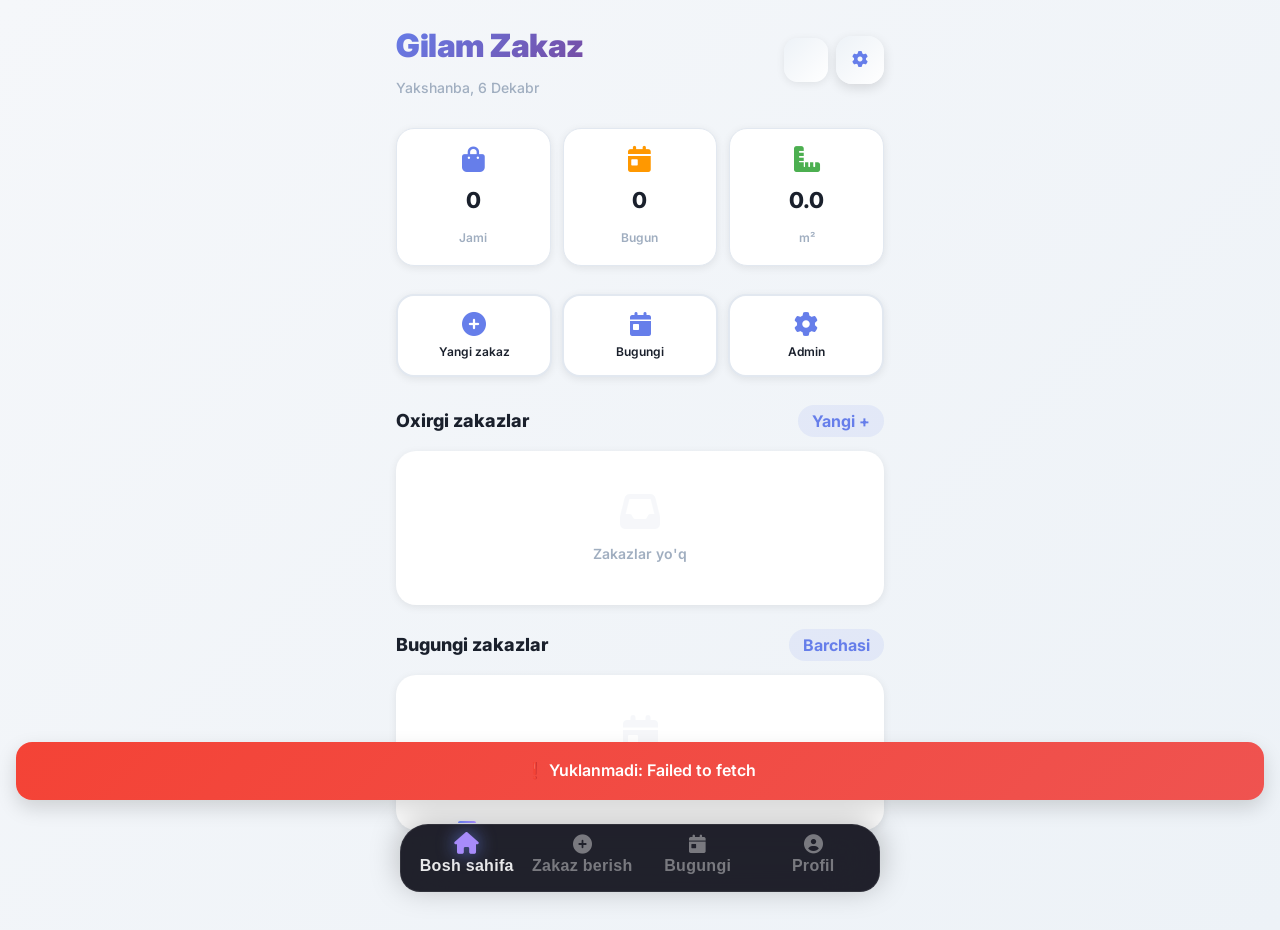
==== commit e4beb25c: "Update admin.html" ====
--- a/admin.html
+++ b/admin.html
@@ -687,27 +687,17 @@
 <!-- MOBILE BOTTOM NAVIGATION -->
 <nav class="mobile-bottom-nav" id="mobileBottomNav">
   <div class="mbn-inner">
-    <button class="mbn-item active" id="mbn-dashboard" onclick="goPageMobile('dashboard',this)">
-      <i class="fas fa-th-large"></i>
-      <span>Dashboard</span>
+    <button class="mbn-item active" id="mbn-reports" onclick="goPageMobile('reports',this)">
+      <i class="fas fa-file-invoice"></i>
+      <span>Hisobotlar</span>
     </button>
-    <button class="mbn-item" id="mbn-orders" onclick="goPageMobile('orders',this)">
-      <i class="fas fa-shopping-bag"></i>
-      <span>Zakazlar</span>
-      <span class="mbn-badge" id="mbn-orders-badge" style="display:none">0</span>
-    </button>
-    <button class="mbn-item mbn-add" onclick="openAddOrder()">
-      <i class="fas fa-plus"></i>
-      <span>Yangi</span>
-    </button>
-    <button class="mbn-item" id="mbn-queue" onclick="goPageMobile('queue',this)">
-      <i class="fas fa-list-ol"></i>
-      <span>Navbat</span>
-      <span class="mbn-badge green" id="mbn-queue-badge" style="display:none">0</span>
+    <button class="mbn-item" id="mbn-pricing" onclick="goPageMobile('pricing',this)">
+      <i class="fas fa-tag"></i>
+      <span>Narxlar</span>
     </button>
     <button class="mbn-item" id="mbn-more" onclick="toggleMobileMenu()">
       <i class="fas fa-ellipsis-h"></i>
-      <span>Ko'proq</span>
+      <span>Boshqa</span>
     </button>
   </div>
 </nav>
@@ -718,17 +708,14 @@
     <div class="logo-icon">🧺</div>
     <div>
       <div class="logo-text">Gilam Admin</div>
-      <div class="logo-sub">Boshqaruv paneli</div>
+      <div class="logo-sub">Nazorat paneli</div>
     </div>
   </div>
   <div class="sidebar-nav">
     <div class="nav-group-label">Asosiy</div>
-    <div class="sn-item active" id="sn-dashboard" onclick="goPage('dashboard',this)"><i class="fas fa-th-large"></i><span>Dashboard</span></div>
-    <div class="sn-item" id="sn-orders" onclick="goPage('orders',this)"><i class="fas fa-shopping-bag"></i><span>Barcha zakazlar</span><span class="sn-badge" id="sb-orders-badge">0</span></div>
-    <div class="sn-item" id="sn-queue" onclick="goPage('queue',this)"><i class="fas fa-list-ol"></i><span>Navbat</span><span class="sn-badge green" id="sb-queue-badge">0</span></div>
-    <div class="nav-group-label">Boshqaruv</div>
-    <div class="sn-item" id="sn-pricing" onclick="goPage('pricing',this)"><i class="fas fa-tag"></i><span>Narxlar</span></div>
-    <div class="sn-item" id="sn-stats" onclick="goPage('stats',this)"><i class="fas fa-chart-bar"></i><span>Statistika</span></div>
+    <div class="sn-item" id="sn-pricing" onclick="goPage('pricing',this)"><i class="fas fa-tag"></i><span>Narxlar sozlamasi</span></div>
+    <div class="sn-item" id="sn-reports" onclick="goPage('reports',this)"><i class="fas fa-file-invoice"></i><span>Hisobotlar</span></div>
+    <div class="nav-group-label">Boshqa</div>
     <div class="sn-item" id="sn-settings" onclick="goPage('settings',this)"><i class="fas fa-cog"></i><span>Sozlamalar</span></div>
   </div>
   <div class="sidebar-bottom">
@@ -752,7 +739,6 @@
       <span class="th-sun">☀️</span>
       <span class="th-moon">🌙</span>
     </div>
-    <div class="tb-btn" onclick="openAddOrder()" title="Yangi zakaz"><i class="fas fa-plus" style="font-size:13px"></i></div>
     <div class="tb-btn" onclick="logout()" title="Chiqish"><i class="fas fa-sign-out-alt" style="font-size:13px"></i></div>
   </header>
 
@@ -779,16 +765,7 @@
         </div>
       </div>
 
-      <div style="display:grid;grid-template-columns:1fr 1fr;gap:14px;margin-top:4px">
-        <div onclick="goPage('orders',document.getElementById('sn-orders'))" style="background:var(--white);border-radius:16px;padding:16px;box-shadow:var(--sh);cursor:pointer;transition:.2s;display:flex;align-items:center;gap:12px;border:1.5px solid transparent" onmouseover="this.style.borderColor='var(--primary)'" onmouseout="this.style.borderColor='transparent'">
-          <div style="width:42px;height:42px;border-radius:12px;background:rgba(102,126,234,.1);display:flex;align-items:center;justify-content:center;font-size:18px;flex-shrink:0">🧾</div>
-          <div><div style="font-weight:700;font-size:13px">Zakazlar</div><div style="font-size:11px;color:var(--gray);margin-top:2px">Ko'rish →</div></div>
-        </div>
-        <div onclick="goPage('queue',document.getElementById('sn-queue'))" style="background:var(--white);border-radius:16px;padding:16px;box-shadow:var(--sh);cursor:pointer;transition:.2s;display:flex;align-items:center;gap:12px;border:1.5px solid transparent" onmouseover="this.style.borderColor='var(--orange)'" onmouseout="this.style.borderColor='transparent'">
-          <div style="width:42px;height:42px;border-radius:12px;background:rgba(249,115,22,.1);display:flex;align-items:center;justify-content:center;font-size:18px;flex-shrink:0">📋</div>
-          <div><div style="font-weight:700;font-size:13px">Navbat</div><div style="font-size:11px;color:var(--gray);margin-top:2px">Ko'rish →</div></div>
-        </div>
-      </div>
+
     </div>
 
     <!-- ══════ ORDERS ══════ -->
@@ -865,8 +842,7 @@
       </div>
     </div>
 
-    <!-- ══════ STATS ══════ -->
-    <div class="page" id="page-stats">
+    <div class="page" id="page-reports">
       <div class="stats-row">
         <div class="stat-card blue"><div class="sc-top"><div class="sc-icon blue"><i class="fas fa-shopping-bag"></i></div></div><div class="sc-val" id="st-total">0</div><div class="sc-lbl">Jami zakazlar</div></div>
         <div class="stat-card green"><div class="sc-top"><div class="sc-icon green"><i class="fas fa-coins"></i></div></div><div class="sc-val" id="st-paid-rev">0</div><div class="sc-lbl">To'langan daromad</div></div>
@@ -906,11 +882,6 @@
             <div class="form-group" style="margin-bottom:10px"><label class="form-label">Yangi parol</label><input class="form-input" id="set-new-pass" type="password" placeholder="Yangi parol" autocomplete="new-password"></div>
             <div class="form-group" style="margin-bottom:12px"><label class="form-label">Yangi parolni tasdiqlang</label><input class="form-input" id="set-conf-pass" type="password" placeholder="Qayta kiriting" autocomplete="new-password"></div>
             <button onclick="changeAdminPassword()" class="act-btn primary" style="width:100%;padding:12px;font-size:13px;justify-content:center;border-radius:12px"><i class="fas fa-key"></i> Parolni saqlash</button>
-          </div>
-          <div style="background:var(--bg);border-radius:14px;padding:16px;border:1px solid var(--border)">
-            <div style="font-size:13px;font-weight:700;margin-bottom:4px;color:var(--red)">Ma'lumotlarni tozalash</div>
-            <div style="font-size:12px;color:var(--gray);margin-bottom:10px">Barcha zakazlar o'chib ketadi</div>
-            <button onclick="confirmClearAll()" class="act-btn red" style="width:100%;padding:12px;font-size:13px;justify-content:center;border-radius:12px"><i class="fas fa-trash"></i> Tozalash</button>
           </div>
           <a href="index.html" style="display:flex;align-items:center;justify-content:center;gap:8px;background:linear-gradient(135deg,var(--primary),var(--secondary));color:#fff;padding:14px;border-radius:14px;font-weight:600;font-size:14px;text-decoration:none"><i class="fas fa-mobile-alt"></i> Mobil ilovaga qaytish</a>
           <button onclick="logout()" style="display:flex;align-items:center;justify-content:center;gap:8px;background:rgba(239,68,68,.08);color:var(--red);padding:14px;border-radius:14px;font-weight:600;font-size:14px;border:1.5px solid rgba(239,68,68,.2);font-family:Inter,sans-serif;cursor:pointer;width:100%"><i class="fas fa-sign-out-alt"></i> Chiqish</button>
@@ -1214,6 +1185,8 @@
     displayId:     o.display_id,
     phone:         o.phone,
     location:      o.location,
+    gpsCoords:     o.gps_coords || '',
+    orderSource:   o.order_source || '',
     width:         o.width,
     height:        o.height,
     price:         o.price,
@@ -1241,6 +1214,8 @@
     display_id:     o.displayId,
     phone:          o.phone,
     location:       o.location,
+    gps_coords:     o.gpsCoords || null,
+    order_source:   o.orderSource || null,
     width:          o.width,
     height:         o.height,
     price:          o.price,
@@ -1305,8 +1280,8 @@
 // ══════════════════════════════════
 // NAVIGATION
 // ══════════════════════════════════
-var PAGE_TITLES = {dashboard:'Dashboard',orders:'Barcha zakazlar',queue:'Navbat',pricing:'Narxlar',stats:'Statistika',settings:'Sozlamalar'};
-var PAGE_ORDER = ['dashboard','orders','queue','pricing','stats','settings'];
+var PAGE_TITLES = {dashboard:'Dashboard',pricing:'Narxlar',reports:'Hisobotlar',settings:'Sozlamalar'};
+var PAGE_ORDER = ['dashboard','pricing','reports','settings'];
 var currentPage = 'dashboard';
 
 function goPage(name, el){
@@ -1335,10 +1310,8 @@
   window.scrollTo({top:0, behavior:'smooth'});
 
   if(name==='dashboard') renderDashboard();
-  else if(name==='orders') renderOrders();
-  else if(name==='queue') renderQueue();
   else if(name==='pricing'){ renderProductPricesGrid(); }
-  else if(name==='stats') renderStats();
+  else if(name==='reports') renderReports();
 }
 
 function goPageMobile(name, btn){
@@ -1384,24 +1357,15 @@
 // RENDER ALL
 // ══════════════════════════════════
 function renderAll(){
-  renderDashboard();
-  updateBadges();
+  if(currentPage==='dashboard') renderDashboard();
+  else if(currentPage==='orders') renderOrders();
+  else if(currentPage==='queue') renderQueue();
+  else if(currentPage==='pricing') renderPricing();
+  else if(currentPage==='reports') renderReports();
 }
 
 function updateBadges(){
-  var pending = orders.filter(function(o){ return o.status==='new'; }).length;
-  var qCount  = orders.filter(function(o){ return ['queue','washing','ready'].indexOf(o.status)>-1; }).length;
-  
-  var sb = document.getElementById('sb-orders-badge');
-  var qb = document.getElementById('sb-queue-badge');
-  if(sb) sb.textContent = pending;
-  if(qb) qb.textContent = qCount;
-
-  // Mobile badges
-  var mbnOB = document.getElementById('mbn-orders-badge');
-  var mbnQB = document.getElementById('mbn-queue-badge');
-  if(mbnOB){ mbnOB.textContent = pending; mbnOB.style.display = pending>0?'block':'none'; }
-  if(mbnQB){ mbnQB.textContent = qCount; mbnQB.style.display = qCount>0?'block':'none'; }
+  // Badgelar keraksiz bo'lgani uchun olib tashlandi
 }
 
 // ══════════════════════════════════
@@ -1420,7 +1384,10 @@
   if(diff < 86400000) return Math.floor(diff/3600000) + ' soat';
   return d.toLocaleDateString('uz-UZ',{day:'2-digit',month:'2-digit'});
 }
-function todayStr(){ return new Date().toISOString().split('T')[0]; }
+function todayStr(){
+  var now = new Date();
+  return now.getFullYear() + '-' + String(now.getMonth()+1).padStart(2,'0') + '-' + String(now.getDate()).padStart(2,'0');
+}
 
 function statusBadge(status){
   var s = STATUS_CFG[status] || {label:status, emoji:'📦', cls:'b-new'};
@@ -1435,13 +1402,16 @@
 // ══════════════════════════════════
 function renderDashboard(){
   var today = todayStr();
-  var todayOrders = orders.filter(function(o){ return o.washingDate === today || (o.createdAt && o.createdAt.split('T')[0]===today); });
+  var todayOrders = orders.filter(function(o){
+    var createdDate = o.createdAt ? o.createdAt.split('T')[0] : '';
+    return o.washingDate === today || createdDate === today;
+  });
   var qOrders = orders.filter(function(o){ return ['queue','washing','ready'].indexOf(o.status)>-1; });
-  var todayArea = todayOrders.reduce(function(s,o){ return s+((o.width||0)*(o.height||0)); }, 0);
+  var todayArea = todayOrders.reduce(function(s,o){ return s+(parseFloat(o.totalArea)||0); }, 0);
   var todayPaidRev = todayOrders.filter(function(o){ return o.paymentStatus==='paid'; }).reduce(function(s,o){ return s+(o.price||0); },0);
 
   document.getElementById('dash-total').textContent = orders.length;
-  document.getElementById('dash-rev').textContent = (todayPaidRev/1000).toFixed(0)+'k';
+  document.getElementById('dash-rev').textContent = (todayPaidRev >= 1000000 ? (todayPaidRev/1000000).toFixed(1) + 'M' : (todayPaidRev/1000).toFixed(0) + 'k');
   document.getElementById('dash-queue').textContent = qOrders.length;
   document.getElementById('dash-area').textContent = todayArea.toFixed(1);
   document.getElementById('dash-today-chg').textContent = 'Bugun: +'+todayOrders.length;
@@ -1458,7 +1428,7 @@
     return;
   }
   container.innerHTML = list.map(function(o, idx){
-    var area = ((o.width||0)*(o.height||0)).toFixed(1);
+    var area = (parseFloat(o.totalArea)||0).toFixed(1);
     var last4 = (o.phone||'').replace(/\D/g,'').slice(-4);
     var sc = STATUS_CFG[o.status] || {};
     return '<div class="order-card" onclick="openDetail('+o.id+')">'
@@ -1493,7 +1463,7 @@
   }
   var html = '<table><thead><tr><th>ID</th><th>Telefon</th><th>Manzil</th><th>O\'lcham</th><th>Narx</th><th>Holat</th><th>To\'lov</th><th>Sana</th><th></th></tr></thead><tbody>';
   list.forEach(function(o){
-    var area = ((o.width||0)*(o.height||0)).toFixed(2);
+    var area = (parseFloat(o.totalArea)||0).toFixed(2);
     var last4 = (o.phone||'').replace(/\D/g,'').slice(-4);
     html += '<tr onclick="openDetail('+o.id+')" style="cursor:pointer">'
       + '<td class="td-id">#'+String(o.id).slice(-6)+'</td>'
@@ -1516,7 +1486,7 @@
 // ══════════════════════════════════
 function renderOrders(){
   var filtered = getFilteredOrders();
-  var totalArea = filtered.reduce(function(s,o){ return s+((o.width||0)*(o.height||0)); },0);
+  var totalArea = filtered.reduce(function(s,o){ return s+(parseFloat(o.totalArea)||0); },0);
   var paid = filtered.filter(function(o){ return o.paymentStatus==='paid'; }).reduce(function(s,o){ return s+(o.price||0); },0);
   document.getElementById('o-total').textContent = filtered.length;
   document.getElementById('o-paid').textContent = (paid/1000).toFixed(0)+'k so\'m';
@@ -1569,7 +1539,7 @@
   var STATUS_COLORS = {queue:'var(--orange)',washing:'var(--blue)',ready:'var(--green)'};
   var html = '<table><thead><tr><th>#</th><th>Telefon</th><th>Manzil</th><th>O\'lcham</th><th>Narx</th><th>Holat</th><th>Vaqt</th><th></th></tr></thead><tbody>';
   list.forEach(function(o, idx){
-    var area = ((o.width||0)*(o.height||0)).toFixed(2);
+    var area = (parseFloat(o.totalArea)||0).toFixed(2);
     var color = STATUS_COLORS[o.status]||'var(--gray)';
     var last4 = (o.phone||'').replace(/\D/g,'').slice(-4);
     html += '<tr onclick="openDetail('+o.id+')" style="cursor:pointer">'
@@ -1616,9 +1586,10 @@
 
   document.getElementById('dp-title').textContent = '#'+String(o.id).slice(-6)+' — Zakaz';
 
-  var STATUSES = ['new','washing','ready','done'];
-  var displayStatus = o.status === 'queue' ? 'new' : o.status;
-  var curIdx = STATUSES.indexOf(displayStatus);
+  var STATUSES = ['olib_ketildi','washing','done'];
+  var curIdx = STATUSES.indexOf(o.status === 'new' ? 'olib_ketildi' : (o.status === 'ready' ? 'done' : o.status));
+  if(curIdx < 0) curIdx = 0;
+
   var progressHtml = '<div class="status-progress">';
   STATUSES.forEach(function(s,i){
     var sc = STATUS_CFG[s];
@@ -1687,9 +1658,16 @@
   var callBtn = makeBtn('dp-act primary','<i class="fas fa-phone"></i> Qo\'ng\'iroq',function(){ window.location.href='tel:'+o.phone; });
   acts.appendChild(callBtn);
 
-  if(o.status !== 'done'){
-    var NEXT = {new:'queue',queue:'washing',washing:'ready',ready:'done'};
-    var NEXT_LABELS = {new:'⏳ Navbat',queue:'🧼 Yuvish',washing:'✅ Tayyor',ready:'✔️ Topshir'};
+  if(o.gpsCoords){
+    var mapBtn = makeBtn('dp-act blue','<i class="fas fa-map-marker-alt"></i> Xaritada',function(){ 
+      window.open('https://www.google.com/maps?q='+o.gpsCoords, '_blank');
+    });
+    acts.appendChild(mapBtn);
+  }
+
+  if(o.status !== 'done' && o.status !== 'ready'){
+    var NEXT = {new:'washing',olib_ketildi:'washing',washing:'done'};
+    var NEXT_LABELS = {new:'🧼 Yuvish',olib_ketildi:'🧼 Yuvish',washing:'🚚 Yetkazish'};
     if(NEXT[o.status]){
       var nextBtn = makeBtn('dp-act green',NEXT_LABELS[o.status],function(){
         changeStatus(o.id, NEXT[o.status]);
@@ -1697,11 +1675,6 @@
       acts.appendChild(nextBtn);
     }
   }
-
-  var payBtn = o.paymentStatus==='paid'
-    ? makeBtn('dp-act orange','❌ Bekor',function(){ togglePayment(o.id); })
-    : makeBtn('dp-act green','✅ To\'landi',function(){ togglePayment(o.id); });
-  acts.appendChild(payBtn);
 
   var editBtn = makeBtn('dp-act gray','<i class="fas fa-edit"></i>',function(){ openEditOrder(o.id); });
   acts.appendChild(editBtn);
@@ -2093,15 +2066,31 @@
 }
 
 // ══════════════════════════════════
-// STATS
-// ══════════════════════════════════
-function renderStats(){
+// REPORTS / STATISTICS
+// ══════════════════════════════════
+function renderReports(){
   var today = todayStr();
-  var todayO = orders.filter(function(o){ return o.createdAt&&o.createdAt.split('T')[0]===today; });
-  var weekAgo = new Date(); weekAgo.setDate(weekAgo.getDate()-7);
-  var weekO = orders.filter(function(o){ return new Date(o.createdAt)>=weekAgo; });
-  var monthAgo = new Date(); monthAgo.setMonth(monthAgo.getMonth()-1);
-  var monthO = orders.filter(function(o){ return new Date(o.createdAt)>=monthAgo; });
+  var now = new Date();
+  var weekAgo = new Date(); weekAgo.setDate(weekAgo.getDate() - 7);
+  var monthAgo = new Date(); monthAgo.setMonth(monthAgo.getMonth() - 1);
+
+  // Filter orders for different periods
+  var todayO = orders.filter(function(o){
+    var createdDate = o.createdAt ? o.createdAt.split('T')[0] : '';
+    return createdDate === today || o.washingDate === today;
+  });
+  
+  var weekO = orders.filter(function(o){
+    if(!o.createdAt) return false;
+    var d = new Date(o.createdAt);
+    return d >= weekAgo;
+  });
+  
+  var monthO = orders.filter(function(o){
+    if(!o.createdAt) return false;
+    var d = new Date(o.createdAt);
+    return d >= monthAgo;
+  });
 
   // Compute per-product stats from productItems
   var prodStats = {
@@ -2115,12 +2104,20 @@
   orders.forEach(function(o){
     var items = [];
     try { items = JSON.parse(o.productItems || '[]'); } catch(e){}
+    
+    // If no productItems, treat as single item based on productType
+    if(items.length === 0){
+      var type = (o.productType || 'gilam').toLowerCase();
+      var key = Object.keys(prodStats).find(function(k){ return type.includes(k) || k.includes(type); }) || 'gilam';
+      items = [{ type: key, area: o.totalArea || (o.width*o.height), price: o.price }];
+    }
+
     items.forEach(function(it){
       var p = prodStats[it.type];
       if(!p) return;
       p.count++;
       p.revenue += (it.price || 0);
-      if(it.type === 'gilam' || it.type === 'yakandoz' && it.pricingType === 'sqm'){
+      if(it.type === 'gilam' || (it.type === 'yakandoz' && it.pricingType === 'sqm')){
         p.sqm = (p.sqm||0) + (it.area || (it.width||0)*(it.height||0));
       }
       if(it.type === 'yakandoz' && it.pricingType === 'meter'){
@@ -2132,12 +2129,12 @@
     });
   });
 
-  var totalArea  = orders.reduce(function(s,o){ return s+((o.width||0)*(o.height||0)); },0);
+  var totalArea  = orders.reduce(function(s,o){ return s+(parseFloat(o.totalArea)||0); },0);
   var paidRev    = orders.filter(function(o){ return o.paymentStatus==='paid'; }).reduce(function(s,o){ return s+(o.price||0); },0);
-  var pending    = orders.filter(function(o){ return o.status!=='done'; }).length;
+  var pending    = orders.filter(function(o){ return ['new','queue','washing','ready'].indexOf(o.status) > -1; }).length;
 
   document.getElementById('st-total').textContent = orders.length;
-  document.getElementById('st-paid-rev').textContent = (paidRev/1000).toFixed(0)+'k';
+  document.getElementById('st-paid-rev').textContent = (paidRev >= 1000000 ? (paidRev/1000000).toFixed(1) + 'M' : (paidRev/1000).toFixed(0) + 'k');
   document.getElementById('st-area').textContent = totalArea.toFixed(1)+' m²';
   document.getElementById('st-pending').textContent = pending;
 
@@ -2158,6 +2155,7 @@
   var todayRev = todayO.filter(function(o){ return o.paymentStatus==='paid'; }).reduce(function(s,o){ return s+(o.price||0); },0);
   var weekRev  = weekO.filter(function(o){ return o.paymentStatus==='paid'; }).reduce(function(s,o){ return s+(o.price||0); },0);
   var monthRev = monthO.filter(function(o){ return o.paymentStatus==='paid'; }).reduce(function(s,o){ return s+(o.price||0); },0);
+  
   document.getElementById('stat-period-list').innerHTML =
     '<div class="sdb-row"><span class="sdb-lbl">📅 Bugun</span><span class="sdb-val green">'+fmtMoney(todayRev)+'</span></div>'
     +'<div class="sdb-row"><span class="sdb-lbl">📅 Hafta</span><span class="sdb-val blue">'+fmtMoney(weekRev)+'</span></div>'
@@ -2168,7 +2166,7 @@
   if(prodEl){
     prodEl.innerHTML = Object.entries(prodStats).map(function(e){
       var k = e[0], p = e[1];
-      if(p.count === 0) return '<div class="sdb-row"><span class="sdb-lbl">'+p.emoji+' '+p.name+'</span><span class="sdb-val" style="color:var(--gray)">0 ta</span></div>';
+      if(p.count === 0) return '';
       var measStr = '';
       if(k === 'gilam')    measStr = (p.sqm||0).toFixed(1)+' m²';
       else if(k === 'yakandoz') measStr = (p.meters > 0 ? (p.meters).toFixed(1)+' m' : (p.sqm||0).toFixed(1)+' m²');
@@ -2183,6 +2181,7 @@
         +'<span style="color:'+c+'">'+fmtMoney(p.revenue)+'</span>'
         +'</span></div>';
     }).join('');
+    if(prodEl.innerHTML === '') prodEl.innerHTML = '<div class="empty-state">Ma\'lumot yo\'q</div>';
   }
 
   renderWeekBars();
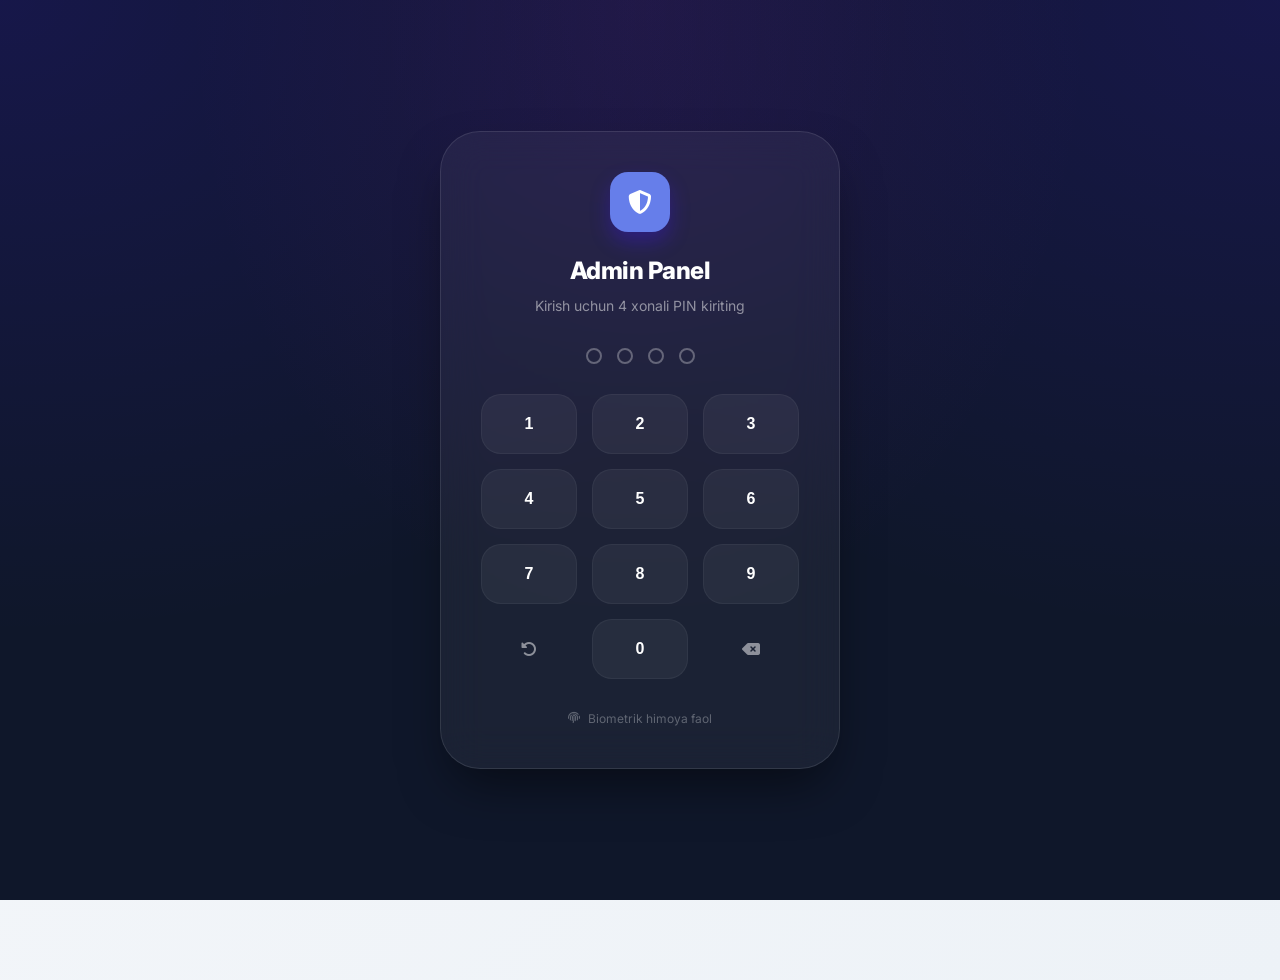
==== commit ca90e529: "Project ready" ====
--- a/admin.html
+++ b/admin.html
@@ -1,2320 +1,1050 @@
 <!DOCTYPE html>
 <html lang="uz">
 <head>
-<meta charset="UTF-8">
-<meta name="viewport" content="width=device-width, initial-scale=1.0, maximum-scale=1.0, user-scalable=no, viewport-fit=cover">
-<meta name="mobile-web-app-capable" content="yes">
-<meta name="apple-mobile-web-app-capable" content="yes">
-<meta name="apple-mobile-web-app-status-bar-style" content="default">
-<title>Gilam Admin Panel</title>
-<link rel="stylesheet" href="https://cdnjs.cloudflare.com/ajax/libs/font-awesome/6.4.0/css/all.min.css">
-<link href="https://fonts.googleapis.com/css2?family=Inter:wght@400;500;600;700;800&display=swap" rel="stylesheet">
-<!-- Temani FLICKER bo'lmasdan oldin yuklash -->
-<script>
-(function(){
-  var t = localStorage.getItem('admin_theme') || localStorage.getItem('theme');
-  if(t) document.documentElement.setAttribute('data-theme', t);
-})();
-</script>
-<style>
-:root{
-  --primary:#667eea;--primary-dark:#5a67d8;--secondary:#764ba2;
-  --green:#22c55e;--orange:#f97316;--red:#ef4444;--yellow:#eab308;--blue:#3b82f6;
-  --bg:#f0f4ff;--white:#fff;--border:#e2e8f0;
-  --dark:#1a202c;--gray:#64748b;--gray-light:#94a3b8;
-  --sh:0 2px 12px rgba(0,0,0,.08);--sh2:0 4px 20px rgba(0,0,0,.12);
-  --safe-bottom: env(safe-area-inset-bottom, 0px);
-  --safe-top: env(safe-area-inset-top, 0px);
-  /* Animatsiya tezligi */
-  --anim-fast: 0.22s;
-  --anim-normal: 0.35s;
-  --anim-slow: 0.5s;
-  --ease-spring: cubic-bezier(0.34,1.56,0.64,1);
-  --ease-smooth: cubic-bezier(0.4,0,0.2,1);
-  --ease-out: cubic-bezier(0.0,0,0.2,1);
-}
-
-/* ══════════════════════════════════
-   DARK MODE VARIABLES
-══════════════════════════════════ */
-[data-theme="dark"]{
-  --bg:#0f1117;
-  --white:#1a1d2e;
-  --border:#2a2d3e;
-  --dark:#e2e8f0;
-  --gray:#94a3b8;
-  --gray-light:#475569;
-  --sh:0 2px 12px rgba(0,0,0,.35);
-  --sh2:0 4px 20px rgba(0,0,0,.5);
-  /* Sidebar dark gradient */
-  --sidebar-bg:linear-gradient(160deg,#1e2340 0%,#2d1b4e 100%);
-  --card-bg:#1a1d2e;
-  --input-bg:#12151f;
-  --topbar-bg:#141722;
-  --modal-bg:#1a1d2e;
-  --overlay-bg:rgba(0,0,0,.7);
-}
-
-/* ══════════════════════════════════
-   DARK MODE COMPONENT OVERRIDES
-══════════════════════════════════ */
-/* Body & global */
-[data-theme="dark"] body{
-  background:var(--bg);
-  color:var(--dark);
-}
-/* Topbar */
-[data-theme="dark"] .topbar{
-  background:var(--topbar-bg);
-  border-bottom-color:var(--border);
-  box-shadow:0 1px 0 var(--border);
-}
-[data-theme="dark"] .tb-hamburger{ color:var(--dark); }
-[data-theme="dark"] .tb-search{
-  background:var(--input-bg);
-  border-color:var(--border);
-}
-[data-theme="dark"] .tb-search:focus-within{
-  border-color:var(--primary);
-  background:var(--white);
-}
-[data-theme="dark"] .tb-search input{ color:var(--dark); }
-[data-theme="dark"] .tb-btn{
-  background:var(--input-bg);
-  border-color:var(--border);
-  color:var(--gray);
-}
-[data-theme="dark"] .tb-btn:hover{
-  border-color:var(--primary);
-  color:var(--primary);
-}
-/* Sidebar */
-[data-theme="dark"] .sidebar{
-  background:var(--sidebar-bg);
-  box-shadow:4px 0 20px rgba(0,0,0,.4);
-}
-[data-theme="dark"] .sidebar-logo{ border-bottom-color:rgba(255,255,255,.08); }
-[data-theme="dark"] .logo-icon{ background:rgba(255,255,255,.12); }
-[data-theme="dark"] .sidebar-bottom{ border-top-color:rgba(255,255,255,.08); }
-/* Mobile bottom nav */
-[data-theme="dark"] .mobile-bottom-nav{
-  background:var(--topbar-bg);
-  border-top-color:var(--border);
-  box-shadow:0 -4px 20px rgba(0,0,0,.3);
-}
-[data-theme="dark"] .mbn-item{ color:var(--gray-light); }
-[data-theme="dark"] .mbn-item.active{ color:var(--primary); }
-[data-theme="dark"] .mbn-add{
-  background:linear-gradient(135deg,var(--primary),var(--secondary));
-  color:#fff!important;
-}
-/* Cards */
-[data-theme="dark"] .stat-card,
-[data-theme="dark"] .card,
-[data-theme="dark"] .sdb-card,
-[data-theme="dark"] .order-card{
-  background:var(--white);
-  border-color:var(--border);
-}
-[data-theme="dark"] .order-card:active{ background:#1e2138; }
-[data-theme="dark"] .oc-footer{
-  background:rgba(255,255,255,.04);
-  border-top-color:var(--border);
-}
-/* Table */
-[data-theme="dark"] th{
-  background:var(--input-bg);
-  color:var(--gray);
-  border-bottom-color:var(--border);
-}
-[data-theme="dark"] td{
-  border-bottom-color:var(--border);
-  color:var(--dark);
-}
-[data-theme="dark"] tr:hover td{ background:rgba(102,126,234,.05); }
-/* Filter chips */
-[data-theme="dark"] .chip{
-  background:var(--input-bg);
-  border-color:var(--border);
-  color:var(--gray);
-}
-[data-theme="dark"] .chip.active{
-  background:var(--primary);
-  color:#fff;
-  border-color:var(--primary);
-}
-/* Buttons */
-[data-theme="dark"] .act-btn.gray{
-  background:var(--input-bg);
-  border-color:var(--border);
-  color:var(--gray);
-}
-/* Card headers */
-[data-theme="dark"] .card-header{
-  border-bottom-color:var(--border);
-}
-/* Detail panel */
-[data-theme="dark"] .detail-panel{
-  background:var(--white);
-  box-shadow:-4px 0 30px rgba(0,0,0,.4);
-}
-[data-theme="dark"] .dp-head{
-  background:var(--white);
-  border-bottom-color:var(--border);
-}
-[data-theme="dark"] .dp-close{
-  background:var(--input-bg);
-  border-color:var(--border);
-  color:var(--gray);
-}
-[data-theme="dark"] .dp-row{ border-bottom-color:var(--border); }
-[data-theme="dark"] .dp-actions{
-  background:var(--white);
-  border-top-color:var(--border);
-}
-[data-theme="dark"] .dp-act.red{
-  background:rgba(239,68,68,.12);
-  border-color:rgba(239,68,68,.25);
-}
-[data-theme="dark"] .dp-act.gray{
-  background:var(--input-bg);
-  border-color:var(--border);
-  color:var(--gray);
-}
-[data-theme="dark"] .dp-product-line{
-  background:linear-gradient(135deg,rgba(102,126,234,.08),rgba(118,75,162,.06));
-  border-color:rgba(102,126,234,.2);
-}
-/* Status progress */
-[data-theme="dark"] .sp-dot{
-  background:var(--input-bg);
-  border-color:var(--border);
-  color:var(--gray);
-}
-[data-theme="dark"] .sp-line{ background:var(--border); }
-/* Modal */
-[data-theme="dark"] .modal{ background:var(--overlay-bg); }
-[data-theme="dark"] .modal-box{
-  background:var(--modal-bg);
-}
-[data-theme="dark"] .mb-head{
-  background:var(--modal-bg);
-  border-bottom-color:var(--border);
-}
-[data-theme="dark"] .mb-close{
-  background:var(--input-bg);
-  color:var(--gray);
-}
-[data-theme="dark"] .mb-footer{
-  background:var(--modal-bg);
-  border-top-color:var(--border);
-}
-[data-theme="dark"] .mb-footer .mb-cancel{
-  background:var(--input-bg);
-  border-color:var(--border);
-  color:var(--gray);
-}
-/* Forms */
-[data-theme="dark"] .form-input{
-  background:var(--input-bg);
-  border-color:var(--border);
-  color:var(--dark);
-}
-[data-theme="dark"] .form-input:focus{
-  border-color:var(--primary);
-  background:var(--white);
-  box-shadow:0 0 0 3px rgba(102,126,234,.15);
-}
-[data-theme="dark"] .form-label{ color:var(--gray); }
-/* Price items */
-[data-theme="dark"] .price-item{ border-bottom-color:var(--border); }
-[data-theme="dark"] .price-item:hover{ background:rgba(102,126,234,.05); }
-[data-theme="dark"] .pi-price{ color:var(--dark); }
-[data-theme="dark"] .pi-edit{
-  border-color:rgba(102,126,234,.25);
-  color:var(--primary);
-}
-/* Overlay */
-[data-theme="dark"] .overlay{ background:rgba(0,0,0,.65); }
-/* Mobile search bar */
-[data-theme="dark"] .mobile-search-bar{
-  background:var(--topbar-bg);
-  border-bottom-color:var(--border);
-}
-[data-theme="dark"] .msb-inner{
-  background:var(--input-bg);
-  border-color:var(--border);
-}
-[data-theme="dark"] .msb-inner input{ color:var(--dark); }
-/* Filter row */
-[data-theme="dark"] .filter-row{ border-bottom-color:var(--border); }
-/* Section dividers */
-[data-theme="dark"] .sdb-row{ border-bottom-color:var(--border); }
-/* More menu buttons */
-[data-theme="dark"] .more-menu-btn{
-  background:var(--input-bg) !important;
-  border-color:var(--border) !important;
-  color:var(--dark) !important;
-}
-/* Theme toggle button */
-.theme-toggle{
-  width:36px;height:36px;border-radius:10px;
-  background:var(--bg);border:1.5px solid var(--border);
-  display:flex;align-items:center;justify-content:center;
-  cursor:pointer;font-size:16px;transition:all var(--anim-fast) var(--ease-smooth);
-  position:relative;overflow:hidden;flex-shrink:0;
-}
-.theme-toggle:hover{
-  border-color:var(--primary);
-  background:rgba(102,126,234,.08);
-  transform:rotate(15deg) scale(1.05);
-}
-.theme-toggle .th-sun,
-.theme-toggle .th-moon{
-  position:absolute;
-  transition:opacity var(--anim-normal) var(--ease-smooth),
-             transform var(--anim-normal) var(--ease-spring);
-  font-size:15px;
-}
-.theme-toggle .th-sun{ opacity:1; transform:rotate(0deg) scale(1); }
-.theme-toggle .th-moon{ opacity:0; transform:rotate(-90deg) scale(0.5); }
-[data-theme="dark"] .theme-toggle .th-sun{ opacity:0; transform:rotate(90deg) scale(0.5); }
-[data-theme="dark"] .theme-toggle .th-moon{ opacity:1; transform:rotate(0deg) scale(1); }
-
-/* More menu grid buttons */
-.more-menu-btn{
-  display:flex;flex-direction:column;align-items:center;gap:8px;
-  padding:18px 12px;
-  background:var(--bg);border:1.5px solid var(--border);border-radius:14px;
-  cursor:pointer;font-family:Inter,sans-serif;
-  transition:all var(--anim-fast) var(--ease-smooth);
-  -webkit-tap-highlight-color:transparent;
-  color:var(--dark);
-}
-.more-menu-btn span{font-size:13px;font-weight:600;color:var(--dark)}
-.more-menu-btn:hover{border-color:var(--primary);background:rgba(102,126,234,.06)}
-.more-menu-btn:active{transform:scale(.95)}
-*{margin:0;padding:0;box-sizing:border-box;-webkit-tap-highlight-color:transparent;-webkit-touch-callout:none}
-html{scroll-behavior:smooth;height:100%}
-body{font-family:'Inter',sans-serif;background:var(--bg);color:var(--dark);min-height:100vh;min-height:100dvh;overscroll-behavior:none}
-
-/* ── MOBILE BOTTOM NAV ── */
-.mobile-bottom-nav{
-  display:none;position:fixed;bottom:0;left:0;right:0;z-index:200;
-  background:var(--white);border-top:1px solid var(--border);
-  box-shadow:0 -4px 20px rgba(0,0,0,.08);
-  padding-bottom:var(--safe-bottom);
-}
-.mbn-inner{display:flex;align-items:stretch}
-.mbn-item{
-  flex:1;display:flex;flex-direction:column;align-items:center;justify-content:center;
-  padding:10px 4px 8px;cursor:pointer;border:none;background:none;
-  color:var(--gray-light);font-family:'Inter',sans-serif;transition:color .25s cubic-bezier(.4,0,.2,1);
-  position:relative;min-height:56px;
-}
-.mbn-item.active{color:var(--primary)}
-.mbn-item i{font-size:18px;margin-bottom:3px;transition:transform var(--anim-normal) var(--ease-spring),color var(--anim-fast) ease}
-.mbn-item span{font-size:9px;font-weight:600;letter-spacing:.3px;line-height:1;transition:color var(--anim-fast) ease}
-.mbn-item.active i{transform:scale(1.2) translateY(-2px)}
-.mbn-item:active i{transform:scale(0.88)}
-.mbn-item.active::after{content:'';position:absolute;top:6px;left:50%;transform:translateX(-50%);width:4px;height:4px;background:var(--primary);border-radius:50%;animation:dotPop .3s cubic-bezier(.34,1.56,.64,1) both}
-@keyframes dotPop{from{transform:translateX(-50%) scale(0)}to{transform:translateX(-50%) scale(1)}}
-.mbn-add.active::after{display:none}
-.mbn-badge{position:absolute;top:6px;right:calc(50% - 16px);background:var(--red);color:#fff;font-size:9px;font-weight:800;padding:1px 5px;border-radius:10px;min-width:16px;text-align:center;border:2px solid var(--white)}
-.mbn-badge.green{background:var(--green)}
-.mbn-add{background:linear-gradient(135deg,var(--primary),var(--secondary));color:#fff!important;border-radius:16px;margin:6px 4px;padding:8px 4px;box-shadow:0 4px 12px rgba(102,126,234,.35)}
-.mbn-add i{font-size:20px;margin-bottom:2px}
-
-/* ── SIDEBAR (desktop) ── */
-.sidebar{width:220px;min-height:100vh;background:linear-gradient(160deg,#667eea 0%,#764ba2 100%);position:fixed;top:0;left:0;z-index:300;display:flex;flex-direction:column;box-shadow:4px 0 20px rgba(102,126,234,.25);transition:transform var(--anim-normal) var(--ease-smooth);will-change:transform}
-.sidebar-logo{padding:calc(var(--safe-top) + 16px) 20px 20px;border-bottom:1px solid rgba(255,255,255,.15);display:flex;align-items:center;gap:12px}
-.logo-icon{width:40px;height:40px;background:rgba(255,255,255,.2);border-radius:12px;display:flex;align-items:center;justify-content:center;font-size:20px;backdrop-filter:blur(10px);flex-shrink:0}
-.logo-text{color:#fff;font-weight:800;font-size:15px;line-height:1.2}
-.logo-sub{color:rgba(255,255,255,.7);font-size:11px;margin-top:2px}
-.sidebar-nav{padding:16px 12px;flex:1;overflow-y:auto}
-.nav-group-label{font-size:10px;font-weight:700;letter-spacing:1.5px;text-transform:uppercase;color:rgba(255,255,255,.5);padding:10px 8px 6px}
-.sn-item{display:flex;align-items:center;gap:10px;padding:12px 12px;border-radius:12px;cursor:pointer;transition:.2s;color:rgba(255,255,255,.75);font-size:13px;font-weight:500;margin-bottom:2px;position:relative;user-select:none;-webkit-user-select:none}
-.sn-item:hover{background:rgba(255,255,255,.15);color:#fff}
-.sn-item.active{background:rgba(255,255,255,.22);color:#fff;box-shadow:0 2px 8px rgba(0,0,0,.1)}
-.sn-item:active{transform:scale(.97)}
-.sn-item i{width:18px;text-align:center;font-size:15px}
-.sn-badge{margin-left:auto;background:var(--red);color:#fff;font-size:9px;font-weight:700;padding:2px 6px;border-radius:10px;min-width:18px;text-align:center}
-.sn-badge.green{background:var(--green)}
-.sidebar-bottom{padding:14px 12px calc(var(--safe-bottom) + 14px);border-top:1px solid rgba(255,255,255,.15)}
-.sb-user{display:flex;align-items:center;gap:10px;padding:8px 10px;border-radius:10px;cursor:pointer;transition:.2s}
-.sb-user:hover{background:rgba(255,255,255,.1)}
-.sb-avatar{width:34px;height:34px;border-radius:50%;background:rgba(255,255,255,.25);display:flex;align-items:center;justify-content:center;color:#fff;font-weight:700;font-size:13px;flex-shrink:0}
-.sb-name{color:#fff;font-size:13px;font-weight:600}
-.sb-role{color:rgba(255,255,255,.6);font-size:10px;margin-top:1px}
-.sb-logout{margin-left:auto;color:rgba(255,255,255,.5);font-size:14px;cursor:pointer;padding:4px;transition:.2s}
-.sb-logout:hover{color:#fff}
-
-/* ── MAIN ── */
-.main{margin-left:220px;min-height:100vh;display:flex;flex-direction:column}
-.topbar{height:60px;background:var(--white);border-bottom:1px solid var(--border);display:flex;align-items:center;padding:0 24px;gap:12px;position:sticky;top:0;z-index:100;box-shadow:var(--sh)}
-.tb-hamburger{display:none;background:none;border:none;cursor:pointer;font-size:20px;color:var(--dark);padding:4px;border-radius:8px;-webkit-tap-highlight-color:transparent}
-.tb-title{font-weight:700;font-size:16px;flex:1}
-.tb-search{display:flex;align-items:center;background:var(--bg);border:1.5px solid var(--border);border-radius:10px;padding:7px 13px;gap:8px;width:220px;transition:.2s}
-.tb-search:focus-within{border-color:var(--primary);background:#fff}
-.tb-search input{background:none;border:none;outline:none;color:var(--dark);font-size:13px;font-family:'Inter',sans-serif;width:100%}
-.tb-search input::placeholder{color:var(--gray-light)}
-.tb-btn{width:36px;height:36px;border-radius:10px;background:var(--bg);border:1.5px solid var(--border);display:flex;align-items:center;justify-content:center;cursor:pointer;font-size:15px;transition:.2s;position:relative;flex-shrink:0}
-.tb-btn:hover{border-color:var(--primary);color:var(--primary)}
-.tb-ndot{position:absolute;top:6px;right:6px;width:7px;height:7px;background:var(--red);border-radius:50%;border:1.5px solid var(--white)}
-.content{padding:20px;flex:1}
-
-/* ── PAGES ── */
-.page{display:none}
-.page.active{display:block;animation:fadeUp var(--anim-normal) var(--ease-smooth) both}
-.page.slide-left{animation:slideInLeft var(--anim-normal) var(--ease-smooth) both}
-.page.slide-right{animation:slideInRight var(--anim-normal) var(--ease-smooth) both}
-@keyframes fadeUp{
-  from{opacity:0;transform:translateY(14px)}
-  to{opacity:1;transform:translateY(0)}
-}
-@keyframes slideInLeft{
-  from{opacity:0;transform:translateX(22px)}
-  to{opacity:1;transform:translateX(0)}
-}
-@keyframes slideInRight{
-  from{opacity:0;transform:translateX(-22px)}
-  to{opacity:1;transform:translateX(0)}
-}
-
-/* ── STAT CARDS ── */
-.stats-row{display:grid;grid-template-columns:repeat(4,1fr);gap:14px;margin-bottom:20px}
-.stat-card{background:var(--white);border-radius:16px;padding:18px;box-shadow:var(--sh);position:relative;overflow:hidden;transition:transform var(--anim-fast) var(--ease-smooth),box-shadow var(--anim-fast) var(--ease-smooth)}
-.stat-card:hover{transform:translateY(-2px);box-shadow:var(--sh2)}
-.stat-card::after{content:'';position:absolute;top:-16px;right:-16px;width:72px;height:72px;border-radius:50%;filter:blur(24px);opacity:.35}
-.stat-card.blue::after{background:var(--primary)}.stat-card.green::after{background:var(--green)}.stat-card.orange::after{background:var(--orange)}.stat-card.red::after{background:var(--red)}
-.sc-top{display:flex;align-items:center;justify-content:space-between;margin-bottom:12px}
-.sc-icon{width:40px;height:40px;border-radius:12px;display:flex;align-items:center;justify-content:center;font-size:18px;flex-shrink:0}
-.sc-icon.blue{background:rgba(102,126,234,.12);color:var(--primary)}
-.sc-icon.green{background:rgba(34,197,94,.12);color:var(--green)}
-.sc-icon.orange{background:rgba(249,115,22,.12);color:var(--orange)}
-.sc-icon.red{background:rgba(239,68,68,.12);color:var(--red)}
-.sc-badge{font-size:10px;font-weight:700;padding:3px 8px;border-radius:20px}
-.sc-badge.up{background:rgba(34,197,94,.12);color:var(--green)}
-.sc-badge.dn{background:rgba(239,68,68,.1);color:var(--red)}
-.sc-val{font-weight:800;font-size:26px;letter-spacing:-1px;line-height:1;margin-bottom:4px}
-.sc-lbl{font-size:11px;color:var(--gray);font-weight:500}
-
-/* ── CARD ── */
-.card{background:var(--white);border-radius:16px;box-shadow:var(--sh);overflow:hidden;margin-bottom:16px}
-.card-header{padding:14px 18px;border-bottom:1px solid var(--border);display:flex;align-items:center;justify-content:space-between;gap:10px}
-.card-title{font-weight:700;font-size:14px}
-.card-action{font-size:12px;color:var(--primary);cursor:pointer;background:none;border:none;font-family:'Inter',sans-serif;font-weight:500;padding:4px 8px;border-radius:8px}
-.card-action:hover{background:rgba(102,126,234,.08)}
-
-/* ── TABLE ── */
-.table-wrap{overflow-x:auto;-webkit-overflow-scrolling:touch}
-table{width:100%;border-collapse:collapse;min-width:600px}
-th{font-size:11px;font-weight:700;text-transform:uppercase;letter-spacing:.7px;color:var(--gray);padding:10px 16px;text-align:left;border-bottom:2px solid var(--border);white-space:nowrap;background:var(--bg)}
-td{padding:12px 16px;font-size:13px;border-bottom:1px solid rgba(226,232,240,.6);white-space:nowrap;vertical-align:middle}
-tr:last-child td{border-bottom:none}
-tr:hover td{background:rgba(102,126,234,.02)}
-.td-id{font-weight:700;color:var(--gray);font-size:11px}
-.td-phone{font-weight:600;color:var(--primary)}
-.td-phone a{color:inherit;text-decoration:none}
-.td-price{font-weight:700;color:var(--green)}
-.td-area{font-weight:600;color:var(--orange)}
-
-/* ── MOBILE CARD LIST (replaces table on small screens) ── */
-.order-card-list{display:none;flex-direction:column;gap:8px;padding:10px}
-.order-card{background:var(--white);border-radius:14px;box-shadow:var(--sh);border:1px solid var(--border);overflow:hidden;cursor:pointer;transition:.15s;-webkit-tap-highlight-color:transparent}
-.order-card:active{transform:scale(.99);background:#fafbff}
-.oc-header{display:flex;align-items:center;gap:10px;padding:12px 14px 8px}
-.oc-num{background:var(--bg);border-radius:8px;padding:4px 8px;font-size:10px;font-weight:800;color:var(--gray)}
-.oc-phone{font-weight:700;font-size:14px;color:var(--primary);flex:1}
-.oc-time{font-size:10px;color:var(--gray-light)}
-.oc-body{padding:0 14px 10px;display:flex;flex-wrap:wrap;gap:6px;align-items:center}
-.oc-loc{font-size:12px;color:var(--dark);font-weight:500;display:flex;align-items:center;gap:4px;flex:1}
-.oc-area{font-size:12px;color:var(--orange);font-weight:700}
-.oc-footer{display:flex;align-items:center;gap:6px;padding:8px 14px;border-top:1px solid var(--border);background:rgba(240,244,255,.5)}
-.oc-price{font-weight:800;font-size:13px;color:var(--green);flex:1}
-.oc-action-row{display:flex;gap:6px;align-items:center}
-
-/* ── BADGES ── */
-.badge{display:inline-flex;align-items:center;gap:4px;padding:4px 10px;border-radius:20px;font-size:11px;font-weight:700;white-space:nowrap}
-.b-new{background:rgba(102,126,234,.1);color:var(--primary)}
-.b-queue{background:rgba(249,115,22,.1);color:var(--orange)}
-.b-washing{background:rgba(59,130,246,.1);color:var(--blue)}
-.b-ready{background:rgba(34,197,94,.1);color:var(--green)}
-.b-done{background:rgba(100,116,139,.1);color:var(--gray)}
-.b-paid{background:rgba(34,197,94,.1);color:var(--green)}
-.b-unpaid{background:rgba(239,68,68,.08);color:var(--red)}
-
-/* ── FILTER CHIPS ── */
-.filter-row{display:flex;gap:8px;padding:12px 16px;border-bottom:1px solid var(--border);overflow-x:auto;scrollbar-width:none;-webkit-overflow-scrolling:touch}
-.filter-row::-webkit-scrollbar{display:none}
-.chip{padding:7px 14px;border-radius:20px;font-size:12px;font-weight:600;cursor:pointer;background:var(--bg);color:var(--gray);border:1.5px solid var(--border);transition:.2s;font-family:'Inter',sans-serif;white-space:nowrap;flex-shrink:0}
-.chip.active{background:var(--primary);color:#fff;border-color:var(--primary)}
-.chip:hover:not(.active){border-color:var(--primary);color:var(--primary)}
-.chip:active{transform:scale(.96)}
-
-/* ── ACTION BTNS ── */
-.act-btn{padding:7px 14px;border-radius:10px;font-size:12px;font-weight:600;cursor:pointer;border:none;font-family:'Inter',sans-serif;transition:.2s;display:inline-flex;align-items:center;gap:6px;white-space:nowrap}
-.act-btn.primary{background:var(--primary);color:#fff}
-.act-btn.primary:hover{background:var(--primary-dark)}
-.act-btn.green{background:rgba(34,197,94,.1);color:var(--green)}
-.act-btn.green:hover{background:var(--green);color:#fff}
-.act-btn.orange{background:rgba(249,115,22,.1);color:var(--orange)}
-.act-btn.orange:hover{background:var(--orange);color:#fff}
-.act-btn.red{background:rgba(239,68,68,.08);color:var(--red)}
-.act-btn.red:hover{background:var(--red);color:#fff}
-.act-btn.gray{background:var(--bg);color:var(--gray);border:1px solid var(--border)}
-.act-btn.gray:hover{background:var(--gray);color:#fff}
-.act-btn:active{transform:scale(.95)}
-
-/* ── PRICING PAGE ── */
-.price-grid{display:flex;flex-direction:column;gap:0}
-.price-item{display:flex;align-items:center;gap:12px;padding:13px 18px;border-bottom:1px solid var(--border);transition:.15s;cursor:pointer}
-.price-item:last-child{border-bottom:none}
-.price-item:hover{background:rgba(102,126,234,.02)}
-.pi-icon{width:42px;height:42px;border-radius:12px;display:flex;align-items:center;justify-content:center;font-size:20px;flex-shrink:0}
-.pi-info{flex:1;min-width:0}
-.pi-name{font-weight:600;font-size:14px}
-.pi-type{font-size:11px;color:var(--gray);margin-top:2px}
-.pi-right{text-align:right;flex-shrink:0}
-.pi-price{font-weight:800;font-size:15px;color:var(--dark)}
-.pi-per{font-size:11px;color:var(--gray);margin-top:1px}
-.pi-edit{font-size:11px;color:var(--primary);cursor:pointer;padding:5px 10px;border:1.5px solid rgba(102,126,234,.3);border-radius:8px;background:none;margin-top:4px;font-family:'Inter',sans-serif;font-weight:600;transition:.2s;display:block}
-.pi-edit:hover{background:rgba(102,126,234,.08)}
-
-/* ── ORDER DETAIL PANEL ── */
-.detail-panel{position:fixed;top:0;right:0;width:380px;height:100vh;height:100dvh;background:var(--white);box-shadow:-4px 0 30px rgba(0,0,0,.12);z-index:400;display:flex;flex-direction:column;transform:translateX(100%);transition:transform var(--anim-normal) var(--ease-smooth);will-change:transform}
-.detail-panel.open{transform:translateX(0)}
-.dp-head{padding:calc(var(--safe-top) + 12px) 18px 12px;border-bottom:1px solid var(--border);display:flex;align-items:center;justify-content:space-between;background:var(--white);position:sticky;top:0;z-index:10}
-.dp-title{font-weight:700;font-size:15px}
-.dp-close{width:36px;height:36px;border-radius:50%;background:var(--bg);border:1.5px solid var(--border);display:flex;align-items:center;justify-content:center;cursor:pointer;font-size:14px;transition:.2s;flex-shrink:0}
-.dp-close:hover{background:var(--red);color:#fff;border-color:var(--red)}
-.dp-body{flex:1;overflow-y:auto;-webkit-overflow-scrolling:touch;padding:16px}
-.dp-product-line{display:flex;align-items:center;gap:10px;background:linear-gradient(135deg,rgba(102,126,234,.06),rgba(118,75,162,.04));border:1.5px solid rgba(102,126,234,.15);border-radius:14px;padding:12px;margin-bottom:14px}
-.dp-prod-icon{width:44px;height:44px;border-radius:12px;background:rgba(102,126,234,.1);display:flex;align-items:center;justify-content:center;font-size:22px;flex-shrink:0}
-.dp-prod-info{flex:1}
-.dp-prod-name{font-weight:700;font-size:14px}
-.dp-prod-detail{font-size:12px;color:var(--gray);margin-top:2px}
-.dp-prod-price{font-weight:800;font-size:16px;color:var(--primary);flex-shrink:0}
-.dp-row{display:flex;justify-content:space-between;align-items:flex-start;padding:10px 0;border-bottom:1px solid rgba(226,232,240,.6)}
-.dp-row:last-child{border-bottom:none}
-.dp-lbl{font-size:12px;color:var(--gray);font-weight:500}
-.dp-val{font-size:13px;font-weight:600;text-align:right;max-width:200px;word-break:break-word}
-.dp-val.big{font-weight:800;font-size:18px;color:var(--green)}
-.dp-val.phone{color:var(--primary)}
-.dp-imgs{display:grid;grid-template-columns:repeat(3,1fr);gap:6px;margin:12px 0}
-.dp-img{width:100%;aspect-ratio:1;border-radius:10px;object-fit:cover;cursor:pointer;transition:.2s;border:2px solid transparent}
-.dp-img:hover{border-color:var(--primary);transform:scale(1.02)}
-.dp-actions{padding:12px 16px calc(var(--safe-bottom) + 12px);border-top:1px solid var(--border);display:flex;gap:8px;flex-wrap:wrap;background:var(--white)}
-.dp-act{flex:1;min-width:70px;padding:12px 8px;border-radius:12px;font-size:12px;font-weight:700;cursor:pointer;border:none;font-family:'Inter',sans-serif;transition:.2s;display:flex;align-items:center;justify-content:center;gap:6px;-webkit-tap-highlight-color:transparent}
-.dp-act.primary{background:linear-gradient(135deg,var(--primary),var(--secondary));color:#fff;box-shadow:0 4px 12px rgba(102,126,234,.3)}
-.dp-act.green{background:linear-gradient(135deg,var(--green),#16a34a);color:#fff}
-.dp-act.orange{background:linear-gradient(135deg,var(--orange),#ea580c);color:#fff}
-.dp-act.red{background:rgba(239,68,68,.08);color:var(--red);border:1.5px solid rgba(239,68,68,.2)}
-.dp-act.gray{background:var(--bg);color:var(--gray);border:1.5px solid var(--border)}
-.dp-act:hover{filter:brightness(1.05)}
-.dp-act:active{transform:scale(.96)}
-.status-progress{display:flex;align-items:center;gap:0;padding:14px 0;overflow-x:auto;scrollbar-width:none;-webkit-overflow-scrolling:touch}
-.status-progress::-webkit-scrollbar{display:none}
-.sp-step{display:flex;flex-direction:column;align-items:center;gap:4px;flex-shrink:0}
-.sp-dot{width:28px;height:28px;border-radius:50%;background:var(--bg);border:2px solid var(--border);display:flex;align-items:center;justify-content:center;font-size:12px;transition:.3s}
-.sp-step.active .sp-dot{background:var(--primary);border-color:var(--primary);color:#fff;box-shadow:0 0 0 4px rgba(102,126,234,.15)}
-.sp-step.done .sp-dot{background:var(--green);border-color:var(--green);color:#fff}
-.sp-label{font-size:9px;color:var(--gray);font-weight:600;text-align:center;white-space:nowrap}
-.sp-step.active .sp-label{color:var(--primary)}
-.sp-step.done .sp-label{color:var(--green)}
-.sp-line{flex:1;height:2px;background:var(--border);min-width:16px}
-.sp-line.done{background:var(--green)}
-
-/* ── OVERLAY ── */
-.overlay{display:none;position:fixed;inset:0;background:rgba(0,0,0,.45);z-index:250}
-.overlay.open{display:block;animation:fadeIn var(--anim-fast) var(--ease-smooth)}
-@keyframes fadeIn{from{opacity:0}to{opacity:1}}
-
-/* ── MODAL ── */
-.modal{display:none;position:fixed;inset:0;background:rgba(0,0,0,.55);z-index:600;align-items:flex-end;justify-content:center}
-.modal.open{display:flex;animation:fadeIn var(--anim-fast) var(--ease-smooth)}
-.modal-box{
-  background:var(--white);border-radius:24px 24px 0 0;
-  width:100%;max-width:520px;max-height:92vh;max-height:92dvh;
-  overflow-y:auto;-webkit-overflow-scrolling:touch;
-  animation:slideUpModal var(--anim-normal) var(--ease-smooth);
-  padding-bottom:var(--safe-bottom);
-  will-change:transform;
-}
-@keyframes slideUpModal{
-  from{transform:translateY(40px);opacity:0}
-  to{transform:translateY(0);opacity:1}
-}
-.mb-head{padding:16px 20px;border-bottom:1px solid var(--border);display:flex;align-items:center;justify-content:space-between;position:sticky;top:0;background:var(--white);z-index:5;border-radius:24px 24px 0 0}
-.mb-title{font-weight:700;font-size:15px}
-.mb-close{width:32px;height:32px;border-radius:50%;background:var(--bg);border:none;cursor:pointer;font-size:16px;display:flex;align-items:center;justify-content:center;transition:.2s;-webkit-tap-highlight-color:transparent}
-.mb-close:hover{background:var(--red);color:#fff}
-.mb-body{padding:18px 20px}
-.mb-footer{padding:12px 20px;border-top:1px solid var(--border);display:flex;gap:10px;position:sticky;bottom:0;background:var(--white);z-index:5}
-.mb-footer button{flex:1;padding:13px;border-radius:14px;font-size:14px;font-weight:700;cursor:pointer;border:none;font-family:'Inter',sans-serif;transition:.2s;-webkit-tap-highlight-color:transparent}
-.mb-footer .mb-save{background:linear-gradient(135deg,var(--primary),var(--secondary));color:#fff;box-shadow:0 4px 12px rgba(102,126,234,.3)}
-.mb-footer .mb-save:hover{filter:brightness(1.05)}
-.mb-footer .mb-cancel{background:var(--bg);color:var(--gray);border:1.5px solid var(--border)}
-.mb-footer .mb-cancel:hover{background:var(--red);color:#fff;border-color:var(--red)}
-.mb-footer button:active{transform:scale(.97)}
-
-/* ── FORMS ── */
-.form-group{margin-bottom:16px}
-.form-label{font-size:11px;font-weight:700;color:var(--gray);margin-bottom:7px;display:block;text-transform:uppercase;letter-spacing:.5px}
-.form-input{width:100%;background:var(--bg);border:1.5px solid var(--border);border-radius:12px;padding:13px 16px;color:var(--dark);font-size:15px;font-family:'Inter',sans-serif;outline:none;transition:.2s;-webkit-appearance:none;appearance:none}
-.form-input:focus{border-color:var(--primary);background:#fff;box-shadow:0 0 0 3px rgba(102,126,234,.12)}
-.form-input::placeholder{color:var(--gray-light)}
-select.form-input{cursor:pointer}
-.form-row{display:grid;grid-template-columns:1fr 1fr;gap:12px}
-
-/* ── STATS PAGE ── */
-.stats-detail-grid{display:grid;grid-template-columns:repeat(2,1fr);gap:14px;margin-bottom:16px}
-.sdb-card{background:var(--white);border-radius:16px;padding:16px;box-shadow:var(--sh)}
-.sdb-title{font-size:12px;font-weight:700;color:var(--gray);margin-bottom:12px;text-transform:uppercase;letter-spacing:.5px}
-.sdb-row{display:flex;justify-content:space-between;align-items:center;padding:7px 0;border-bottom:1px solid var(--border)}
-.sdb-row:last-child{border-bottom:none}
-.sdb-lbl{font-size:12px;color:var(--gray)}
-.sdb-val{font-weight:700;font-size:13px}
-.sdb-val.green{color:var(--green)}
-.sdb-val.orange{color:var(--orange)}
-.sdb-val.red{color:var(--red)}
-.sdb-val.blue{color:var(--blue)}
-.bar-chart{display:flex;align-items:flex-end;gap:6px;height:80px;padding-top:8px}
-.bar-wrap{flex:1;display:flex;flex-direction:column;align-items:center;gap:3px}
-.bar{width:100%;border-radius:4px 4px 0 0;transition:height .6s ease;min-height:4px}
-.bar-lbl{font-size:9px;color:var(--gray);font-weight:600}
-
-/* ── TOAST ── */
-.toast{position:fixed;bottom:calc(80px + var(--safe-bottom));left:50%;transform:translateX(-50%);background:var(--dark);color:#fff;padding:12px 22px;border-radius:30px;font-size:13px;font-weight:500;z-index:9999;opacity:0;transition:opacity .3s;pointer-events:none;white-space:nowrap;box-shadow:0 8px 24px rgba(0,0,0,.2)}
-.toast.show{opacity:1}
-.toast.success{background:var(--green)}
-.toast.error{background:var(--red)}
-.toast.info{background:var(--primary)}
-
-/* ── EMPTY STATE ── */
-.empty-state{padding:40px 20px;text-align:center;color:var(--gray-light)}
-.empty-state i{font-size:40px;margin-bottom:12px;display:block;opacity:.5}
-.empty-state p{font-size:14px;font-weight:500}
-
-/* ── MOBILE SEARCH ── */
-.mobile-search-bar{display:none;padding:10px 14px;background:var(--white);border-bottom:1px solid var(--border)}
-.msb-inner{display:flex;align-items:center;gap:8px;background:var(--bg);border:1.5px solid var(--border);border-radius:12px;padding:9px 14px;transition:.2s}
-.msb-inner:focus-within{border-color:var(--primary);background:#fff}
-.msb-inner input{background:none;border:none;outline:none;color:var(--dark);font-size:15px;font-family:'Inter',sans-serif;width:100%;min-width:0}
-
-/* ── RESPONSIVE ── */
-@media(max-width:900px){
-  .sidebar{transform:translateX(-220px)}
-  .sidebar.open{transform:translateX(0);z-index:500}
-  .main{margin-left:0}
-  .tb-hamburger{display:flex}
-  .stats-row{grid-template-columns:repeat(2,1fr)}
-  .detail-panel{width:100%;max-width:100%;z-index:450}
-  .stats-detail-grid{grid-template-columns:1fr}
-  .overlay{z-index:490}
-  .mobile-bottom-nav{display:block}
-  .content{padding-bottom:calc(var(--safe-bottom) + 80px)}
-  .toast{bottom:calc(var(--safe-bottom) + 90px)}
-}
-
-@media(max-width:600px){
-  .stats-row{grid-template-columns:repeat(2,1fr);gap:10px}
-  .content{padding:10px;padding-bottom:calc(var(--safe-bottom) + 85px)}
-  .tb-search{display:none}
-  .topbar{padding:0 12px;height:52px}
-  .topbar .tb-btn:nth-child(4){display:none}
-  .tb-title{font-size:14px}
-  .tb-btn{width:34px;height:34px;font-size:13px}
-  .sc-val{font-size:20px}
-  .sc-lbl{font-size:10px}
-  .stat-card{padding:12px;border-radius:14px}
-  .card{border-radius:14px;margin-bottom:12px}
-  .card-header{padding:12px 14px}
-  .filter-row{padding:8px 12px;gap:6px}
-  .chip{padding:6px 12px;font-size:11px}
-  .act-btn{padding:7px 12px;font-size:11px}
-  .modal-box{border-radius:20px 20px 0 0}
-  .mb-body{padding:16px}
-  .mb-footer{padding:10px 16px}
-  .form-input{padding:12px 14px;font-size:15px;border-radius:10px}
-  .form-label{font-size:10px}
-  .form-row{grid-template-columns:1fr}
-  .dp-body{padding:12px}
-  .dp-actions{padding:10px 12px calc(var(--safe-bottom) + 10px)}
-  .dp-act{padding:11px 8px;font-size:11px;border-radius:12px}
-  .dp-row{padding:9px 0}
-  .dp-lbl{font-size:11px}
-  .dp-val{font-size:12px}
-  .dp-val.big{font-size:16px}
-  .dp-product-line{padding:10px;border-radius:12px}
-  .dp-prod-icon{width:38px;height:38px;font-size:18px}
-  .dp-prod-name{font-size:13px}
-  .dp-prod-detail{font-size:11px}
-  .dp-prod-price{font-size:14px}
-  /* Cards instead of tables on mobile */
-  .table-wrap table{display:none}
-  .order-card-list{display:flex}
-  .mobile-search-bar{display:block}
-  .sdb-card{padding:12px;border-radius:12px}
-  .bar-chart{height:70px}
-  .price-item{padding:12px 14px}
-  .pi-name{font-size:13px}
-  .pi-price{font-size:14px}
-  .stats-detail-grid{gap:10px}
-}
-
-@media(max-width:380px){
-  .stats-row{grid-template-columns:1fr 1fr;gap:8px}
-  .sc-val{font-size:18px}
-  .content{padding:8px;padding-bottom:calc(var(--safe-bottom) + 85px)}
-}
-
-/* Touch optimizations */
-input,select,textarea{font-size:16px !important;} /* prevents iOS zoom */
-button{-webkit-tap-highlight-color:transparent;touch-action:manipulation}
-.sn-item:active{transform:scale(0.97)}
-.act-btn:active{transform:scale(0.95)}
-.dp-act:active{transform:scale(0.96)}
-tr:active td{background:rgba(102,126,234,.05)}
-
-/* Scrollbar */
-::-webkit-scrollbar{width:3px;height:3px}
-::-webkit-scrollbar-thumb{background:var(--border);border-radius:3px}
-</style>
+    <meta charset="UTF-8">
+    <meta name="viewport" content="width=device-width, initial-scale=1.0">
+    <title>Admin Panel | Gilam Zakaz</title>
+    <link rel="stylesheet" href="https://cdnjs.cloudflare.com/ajax/libs/font-awesome/6.4.0/css/all.min.css">
+    <link href="https://fonts.googleapis.com/css2?family=Inter:wght@400;500;600;700;800&display=swap" rel="stylesheet">
+    <link rel="stylesheet" href="css/base.css">
+    <link rel="stylesheet" href="css/main.css">
+    <style>
+        /* =================== ADMIN LAYOUT =================== */
+        :root {
+            --sidebar-width: 260px;
+        }
+
+        .admin-grid {
+            display: grid;
+            grid-template-columns: var(--sidebar-width) 1fr;
+            min-height: 100vh;
+        }
+
+        .sidebar {
+            background: var(--white);
+            border-right: 2px solid var(--border);
+            padding: 20px;
+            position: sticky;
+            top: 0;
+            height: 100vh;
+            transition: left 0.3s;
+            z-index: 1001;
+            overflow-y: auto;
+        }
+
+        .sidebar-nav {
+            display: flex;
+            flex-direction: column;
+            gap: 10px;
+            margin-top: 30px;
+        }
+
+        .sidebar-item {
+            padding: 12px 15px;
+            border-radius: 12px;
+            cursor: pointer;
+            font-weight: 600;
+            display: flex;
+            align-items: center;
+            gap: 10px;
+            transition: 0.3s;
+            color: var(--dark-secondary);
+        }
+
+        .sidebar-item:hover { background: var(--light-secondary); color: var(--primary); }
+        .sidebar-item.active { background: var(--primary); color: white; }
+
+        /* =================== MOBILE HEADER =================== */
+        .mobile-header {
+            display: none;
+            position: sticky;
+            top: 0;
+            background: var(--white);
+            padding: 15px 20px;
+            border-bottom: 2px solid var(--border);
+            z-index: 1000;
+            align-items: center;
+            justify-content: space-between;
+            box-shadow: var(--shadow);
+        }
+
+        .menu-toggle {
+            font-size: 24px;
+            color: var(--primary);
+            cursor: pointer;
+            width: 40px;
+            height: 40px;
+            display: flex;
+            align-items: center;
+            justify-content: center;
+            border-radius: 10px;
+            background: var(--light-secondary);
+        }
+
+        .sidebar-overlay {
+            display: none;
+            position: fixed;
+            inset: 0;
+            background: rgba(0,0,0,0.5);
+            backdrop-filter: blur(4px);
+            z-index: 1000;
+        }
+
+        .sidebar-overlay.show { display: block; }
+
+        /* =================== ADMIN CONTENT =================== */
+        .admin-content {
+            padding: 30px;
+            background: var(--bg);
+            width: 100%;
+            max-width: 1400px;
+            margin: 0 auto;
+            min-width: 0;
+        }
+
+        .page-title {
+            font-size: 28px;
+            font-weight: 800;
+            margin-bottom: 25px;
+            color: var(--dark);
+        }
+
+        /* =================== STAT GRID =================== */
+        .stat-grid {
+            display: grid;
+            grid-template-columns: repeat(4, 1fr);
+            gap: 20px;
+            margin-bottom: 30px;
+        }
+
+        .stat-card {
+            background: var(--white);
+            padding: 20px;
+            border-radius: 18px;
+            box-shadow: var(--shadow);
+            border: 1px solid var(--border);
+            transition: 0.3s;
+        }
+
+        .stat-card:hover { transform: translateY(-5px); box-shadow: var(--shadow-lg); border-color: var(--primary); }
+        .stat-label { font-size: 14px; color: var(--gray); font-weight: 600; margin-bottom: 8px; }
+        .stat-value { font-size: 24px; font-weight: 800; color: var(--dark); }
+
+        /* =================== TABLE =================== */
+        .data-table {
+            width: 100%;
+            border-collapse: collapse;
+        }
+
+        .data-table th,
+        .data-table td {
+            padding: 15px;
+            text-align: left;
+            border-bottom: 1px solid var(--border);
+        }
+
+        .data-table th {
+            background: var(--light-secondary);
+            font-weight: 700;
+            color: var(--gray);
+            font-size: 13px;
+            text-transform: uppercase;
+            letter-spacing: 0.5px;
+            white-space: nowrap;
+        }
+
+        .table-container {
+            border-radius: 20px;
+            background: var(--white);
+            box-shadow: var(--shadow);
+            overflow-x: auto;
+            margin-bottom: 25px;
+            border: 1px solid var(--border);
+            -webkit-overflow-scrolling: touch;
+        }
+
+        /* =================== FILTER CARD =================== */
+        .filter-card {
+            background: var(--white);
+            padding: 20px;
+            border-radius: 20px;
+            box-shadow: var(--shadow);
+            margin-bottom: 25px;
+            display: flex;
+            flex-direction: column;
+            gap: 12px;
+        }
+
+        .filter-search {
+            width: 100%;
+            margin: 0;
+        }
+
+        .filter-controls {
+            display: flex;
+            flex-wrap: wrap;
+            gap: 10px;
+            width: 100%;
+        }
+
+        .filter-select {
+            flex: 1 1 calc(33% - 8px);
+            min-width: 140px;
+            padding: 12px 14px;
+            border-radius: 15px;
+            border: 2px solid var(--bg);
+            outline: none;
+            font-weight: 600;
+            font-size: 14px;
+            cursor: pointer;
+            background: var(--bg);
+            color: var(--dark);
+            font-family: inherit;
+            transition: border-color 0.2s;
+            box-sizing: border-box;
+        }
+
+        .filter-select:focus {
+            border-color: var(--primary);
+            background: var(--white);
+        }
+
+        .filter-reset-btn {
+            flex: 0 0 auto;
+            padding: 0 20px;
+            height: 48px;
+            background: var(--bg);
+            border: none;
+            border-radius: 15px;
+            color: var(--gray);
+            cursor: pointer;
+            font-weight: 700;
+            font-size: 16px;
+            transition: 0.2s;
+            display: flex;
+            align-items: center;
+            justify-content: center;
+        }
+
+        .filter-reset-btn:hover { background: var(--light-secondary); color: var(--primary); }
+
+        /* =================== SEARCH BOX =================== */
+        .search-box {
+            position: relative;
+            display: flex;
+            align-items: center;
+            background: var(--bg);
+            border-radius: 15px;
+            padding: 0 15px;
+            border: 2px solid transparent;
+            transition: all 0.3s;
+        }
+
+        .search-box:focus-within {
+            border-color: var(--primary);
+            background: var(--white);
+            box-shadow: 0 0 0 4px rgba(102, 126, 234, 0.1);
+        }
+
+        .search-box i { color: var(--gray); margin-right: 10px; font-size: 16px; }
+
+        .search-box input {
+            flex: 1;
+            border: none;
+            outline: none;
+            background: transparent;
+            padding: 12px 0;
+            font-size: 15px;
+            font-weight: 500;
+            color: var(--dark);
+        }
+
+        .search-box input::placeholder { color: var(--gray); }
+
+        /* =================== BUTTON ACTION =================== */
+        .btn-action {
+            width: 40px;
+            height: 40px;
+            border-radius: 10px;
+            display: flex;
+            align-items: center;
+            justify-content: center;
+            border: none;
+            cursor: pointer;
+            transition: 0.2s;
+        }
+
+        .btn-action:active { transform: scale(0.9); }
+
+        /* =================== MODAL =================== */
+        .modal-overlay {
+            position: fixed;
+            inset: 0;
+            background: rgba(0,0,0,0.5);
+            display: none;
+            align-items: center;
+            justify-content: center;
+            z-index: 2000;
+            backdrop-filter: blur(5px);
+            padding: 16px;
+        }
+
+        .modal-overlay.show { display: flex; }
+
+        .modal-card {
+            background: var(--white);
+            width: 90%;
+            max-width: 600px;
+            max-height: 90vh;
+            border-radius: 25px;
+            overflow-y: auto;
+            padding: 25px;
+            position: relative;
+            box-shadow: 0 20px 40px rgba(0,0,0,0.2);
+        }
+
+        .modal-close {
+            position: absolute;
+            top: 20px;
+            right: 20px;
+            width: 40px;
+            height: 40px;
+            border-radius: 50%;
+            background: var(--bg);
+            display: flex;
+            align-items: center;
+            justify-content: center;
+            cursor: pointer;
+            border: none;
+            font-size: 18px;
+        }
+
+        /* =================== LOGIN OVERLAY =================== */
+        #loginOverlay {
+            position: fixed;
+            inset: 0;
+            background: #0f172a;
+            background-image:
+                radial-gradient(at 0% 0%, rgba(67, 24, 255, 0.15) 0, transparent 50%),
+                radial-gradient(at 50% 0%, rgba(156, 39, 176, 0.1) 0, transparent 50%),
+                radial-gradient(at 100% 0%, rgba(67, 24, 255, 0.15) 0, transparent 50%);
+            z-index: 10000;
+            display: flex;
+            align-items: center;
+            justify-content: center;
+            font-family: 'Inter', sans-serif;
+        }
+
+        .login-card {
+            background: rgba(255,255,255,0.05);
+            backdrop-filter: blur(20px);
+            border: 1px solid rgba(255,255,255,0.1);
+            padding: 40px;
+            border-radius: 40px;
+            width: 100%;
+            max-width: 400px;
+            text-align: center;
+            color: white;
+            box-shadow: 0 25px 50px -12px rgba(0,0,0,0.5);
+            animation: cardAppear 0.6s cubic-bezier(0.16, 1, 0.3, 1);
+        }
+
+        @keyframes cardAppear {
+            from { opacity: 0; transform: translateY(20px) scale(0.95); }
+            to   { opacity: 1; transform: translateY(0) scale(1); }
+        }
+
+        .pin-dots { display: flex; justify-content: center; gap: 15px; margin: 30px 0; }
+
+        .dot {
+            width: 16px;
+            height: 16px;
+            border-radius: 50%;
+            border: 2px solid rgba(255,255,255,0.3);
+            transition: 0.3s;
+        }
+
+        .dot.active {
+            background: var(--primary);
+            border-color: var(--primary);
+            box-shadow: 0 0 15px var(--primary);
+            transform: scale(1.2);
+        }
+
+        .numpad {
+            display: grid;
+            grid-template-columns: repeat(3, 1fr);
+            gap: 15px;
+            margin-top: 20px;
+        }
+
+        .num-btn {
+            background: rgba(255,255,255,0.05);
+            border: 1px solid rgba(255,255,255,0.05);
+            color: white;
+            font-size: 24px;
+            font-weight: 600;
+            padding: 20px 0;
+            border-radius: 20px;
+            cursor: pointer;
+            transition: 0.2s;
+            display: flex;
+            align-items: center;
+            justify-content: center;
+        }
+
+        .num-btn:hover { background: rgba(255,255,255,0.1); transform: translateY(-2px); }
+        .num-btn:active { transform: scale(0.9); background: var(--primary); }
+        .num-btn.special { background: transparent; border: none; font-size: 18px; color: rgba(255,255,255,0.5); }
+        .num-btn.special:hover { color: white; }
+
+        #admin-pass:focus { border-color: var(--primary) !important; box-shadow: 0 0 0 4px rgba(67, 24, 255, 0.1); }
+
+        .error-shake { animation: shake 0.4s; }
+
+        @keyframes shake {
+            0%, 100% { transform: translateX(0); }
+            25%       { transform: translateX(-10px); }
+            75%       { transform: translateX(10px); }
+        }
+
+        /* =================== CUSTOM SCROLLBAR =================== */
+        ::-webkit-scrollbar { width: 8px; height: 8px; }
+        ::-webkit-scrollbar-track { background: var(--bg); }
+        ::-webkit-scrollbar-thumb { background: var(--gray-light); border-radius: 10px; }
+        ::-webkit-scrollbar-thumb:hover { background: var(--gray); }
+
+        /* ===========================================
+           RESPONSIVE — 900px (tablet & mobile)
+        =========================================== */
+        @media (max-width: 900px) {
+
+            /* --- Sidebar collapses to off-canvas drawer --- */
+            .admin-grid {
+                grid-template-columns: 1fr;
+            }
+
+            .sidebar {
+                position: fixed;
+                left: calc(-1 * var(--sidebar-width));
+                width: var(--sidebar-width);
+                height: 100vh;
+                box-shadow: 20px 0 50px rgba(0,0,0,0.1);
+            }
+
+            .sidebar.show { left: 0; }
+
+            #sidebarClose { display: flex !important; }
+
+            /* --- Mobile header becomes visible --- */
+            .mobile-header { display: flex; }
+
+            /* --- Content padding reduced --- */
+            .admin-content { padding: 20px; }
+
+            /* --- Dashboard stats row: 3 → 2 columns --- */
+            .dashboard-stats-row {
+                grid-template-columns: repeat(2, 1fr) !important;
+            }
+
+            /* --- Status stats: 4 → 2 columns --- */
+            .status-stats-grid {
+                grid-template-columns: repeat(2, 1fr) !important;
+            }
+
+            /* --- Prices grid: 2 → 1 column --- */
+            .prices-grid {
+                grid-template-columns: 1fr !important;
+                gap: 20px !important;
+            }
+        }
+
+        /* ===========================================
+           RESPONSIVE — 768px (mobile)
+        =========================================== */
+        @media (max-width: 768px) {
+
+            /* --- Content padding --- */
+            .admin-content { padding: 15px; }
+
+            /* --- Page title --- */
+            .page-title { font-size: 22px; margin-bottom: 20px; }
+
+            /* --- Stat grid: 4 → 2 columns --- */
+            .stat-grid { grid-template-columns: repeat(2, 1fr) !important; gap: 12px; }
+
+            /* --- Dashboard stats row: → 1 column --- */
+            .dashboard-stats-row {
+                grid-template-columns: 1fr !important;
+            }
+
+            /* --- Status stats: → 2 columns --- */
+            .status-stats-grid {
+                grid-template-columns: repeat(2, 1fr) !important;
+            }
+
+            /* --- Admin card padding --- */
+            .admin-card { padding: 15px !important; }
+
+            /* --- Filter section: stack vertically --- */
+            .filter-controls {
+                flex-direction: column !important;
+                gap: 8px !important;
+            }
+
+            .filter-select {
+                width: 100% !important;
+                min-width: 0 !important;
+                max-width: 100% !important;
+                flex: none !important;
+                box-sizing: border-box !important;
+            }
+
+            .filter-reset-btn {
+                width: 100% !important;
+                min-width: 0 !important;
+                flex: none !important;
+                padding: 12px !important;
+                box-sizing: border-box !important;
+            }
+
+            /* --- Search box full width --- */
+            .filter-search {
+                width: 100% !important;
+                min-width: 0 !important;
+                box-sizing: border-box !important;
+            }
+
+            /* --- Responsive table: rows become cards --- */
+            .data-table.responsive-table {
+                min-width: 0 !important;
+                width: 100% !important;
+            }
+
+            .data-table.responsive-table thead {
+                display: none;
+            }
+
+            .data-table.responsive-table,
+            .data-table.responsive-table tbody,
+            .data-table.responsive-table tr,
+            .data-table.responsive-table td {
+                display: block;
+                width: 100%;
+            }
+
+            .data-table.responsive-table tr {
+                margin-bottom: 14px;
+                border: 1px solid var(--border);
+                border-radius: 16px;
+                padding: 12px;
+                background: var(--white);
+                box-shadow: var(--shadow);
+            }
+
+            .data-table.responsive-table td {
+                display: flex;
+                justify-content: space-between;
+                align-items: center;
+                padding: 9px 0;
+                border: none;
+                border-bottom: 1px solid var(--border);
+                font-size: 14px;
+                text-align: right;
+            }
+
+            .data-table.responsive-table td:last-child {
+                border-bottom: none;
+                padding-top: 12px;
+                margin-top: 4px;
+            }
+
+            /* Label injected from data-label attribute */
+            .data-table.responsive-table td[data-label]::before {
+                content: attr(data-label);
+                font-weight: 700;
+                color: var(--gray);
+                font-size: 11px;
+                text-transform: uppercase;
+                letter-spacing: 0.5px;
+                flex-shrink: 0;
+                margin-right: 10px;
+                text-align: left;
+            }
+
+            /* Cells without data-label (action column) — right-aligned */
+            .data-table.responsive-table td:not([data-label]) {
+                justify-content: flex-end;
+                border-bottom: none;
+            }
+
+            /* --- Compact card: hide Telefon, Manzil, action buttons --- */
+            .data-table.responsive-table td[data-label="Telefon"],
+            .data-table.responsive-table td[data-label="Manzil"],
+            .data-table.responsive-table td:not([data-label]) {
+                display: none;
+            }
+
+            /* Remove border from last visible td */
+            .data-table.responsive-table td[data-label="Holat"] {
+                border-bottom: none;
+                padding-bottom: 4px;
+            }
+
+            /* "Tap for details" hint at bottom of each card */
+            .data-table.responsive-table tr::after {
+                content: "Batafsil uchun bosing  →";
+                display: block;
+                text-align: center;
+                font-size: 11px;
+                color: var(--gray);
+                padding-top: 8px;
+                margin-top: 6px;
+                border-top: 1px dashed var(--border);
+                letter-spacing: 0.3px;
+            }
+
+            /* Table container: no horizontal scroll needed in card mode */
+            .table-container {
+                overflow-x: visible;
+                background: transparent;
+                box-shadow: none;
+                border: none;
+                border-radius: 0;
+                padding: 0;
+            }
+
+            /* --- Modal responsive --- */
+            .modal-card {
+                width: 95% !important;
+                max-width: 100% !important;
+                padding: 20px !important;
+                border-radius: 20px !important;
+            }
+
+            .modal-info-grid {
+                grid-template-columns: 1fr !important;
+            }
+
+            /* --- Login card --- */
+            .login-card {
+                padding: 30px 20px !important;
+                max-width: 360px !important;
+                border-radius: 32px !important;
+            }
+
+            .login-card h2 { font-size: 22px !important; }
+            .login-card p  { font-size: 13px !important; }
+
+            .numpad { gap: 12px !important; }
+
+            .num-btn {
+                padding: 16px 0 !important;
+                font-size: 20px !important;
+            }
+        }
+
+        /* ===========================================
+           RESPONSIVE — 500px (small mobile)
+        =========================================== */
+        @media (max-width: 500px) {
+
+            /* --- Content --- */
+            .admin-content { padding: 12px; }
+
+            /* --- Page title --- */
+            .page-title { font-size: 20px; margin-bottom: 16px; }
+
+            /* --- Stat grid: → 1 column --- */
+            .stat-grid { grid-template-columns: 1fr !important; gap: 10px; }
+
+            .stat-card { padding: 15px; }
+            .stat-value { font-size: 20px; }
+            .stat-label { font-size: 13px; }
+
+            /* --- Sidebar width --- */
+            .sidebar { width: 240px; }
+            .sidebar-item { padding: 10px 12px; font-size: 14px; }
+
+            /* --- Status stats: → 1 column --- */
+            .status-stats-grid {
+                grid-template-columns: 1fr !important;
+                gap: 10px !important;
+            }
+
+            /* --- Mobile header --- */
+            .mobile-header { padding: 12px 15px !important; }
+            .menu-toggle  { width: 36px !important; height: 36px !important; font-size: 20px !important; }
+
+            /* --- Login card --- */
+            .login-card {
+                padding: 25px 15px !important;
+                max-width: 320px !important;
+                border-radius: 28px !important;
+            }
+
+            .login-card h2 { font-size: 20px !important; }
+            .login-card p  { font-size: 12px !important; }
+
+            .numpad { gap: 10px !important; }
+
+            .num-btn {
+                padding: 14px 0 !important;
+                font-size: 18px !important;
+                border-radius: 15px !important;
+            }
+
+            .pin-dots { gap: 12px !important; margin: 20px 0 !important; }
+            .dot { width: 14px !important; height: 14px !important; }
+        }
+
+        /* ===========================================
+           RESPONSIVE — 380px (very small)
+        =========================================== */
+        @media (max-width: 380px) {
+
+            .admin-content { padding: 10px; }
+            .stat-card { padding: 12px; }
+            .stat-value { font-size: 18px; }
+            .page-title { font-size: 18px; }
+
+            .login-card {
+                max-width: 280px !important;
+                padding: 20px 12px !important;
+            }
+
+            .numpad { gap: 8px !important; }
+
+            .num-btn {
+                padding: 12px 0 !important;
+                font-size: 16px !important;
+            }
+        }
+    </style>
 </head>
 <body>
-
-<!-- MOBILE BOTTOM NAVIGATION -->
-<nav class="mobile-bottom-nav" id="mobileBottomNav">
-  <div class="mbn-inner">
-    <button class="mbn-item active" id="mbn-reports" onclick="goPageMobile('reports',this)">
-      <i class="fas fa-file-invoice"></i>
-      <span>Hisobotlar</span>
-    </button>
-    <button class="mbn-item" id="mbn-pricing" onclick="goPageMobile('pricing',this)">
-      <i class="fas fa-tag"></i>
-      <span>Narxlar</span>
-    </button>
-    <button class="mbn-item" id="mbn-more" onclick="toggleMobileMenu()">
-      <i class="fas fa-ellipsis-h"></i>
-      <span>Boshqa</span>
-    </button>
-  </div>
-</nav>
-
-<!-- SIDEBAR -->
-<aside class="sidebar" id="sidebar">
-  <div class="sidebar-logo">
-    <div class="logo-icon">🧺</div>
-    <div>
-      <div class="logo-text">Gilam Admin</div>
-      <div class="logo-sub">Nazorat paneli</div>
+    <div id="loginOverlay">
+        <div class="login-card" id="loginCard">
+            <div style="margin-bottom: 10px;">
+                <div style="width: 60px; height: 60px; background: var(--primary); border-radius: 18px; display: flex; align-items: center; justify-content: center; margin: 0 auto 20px; font-size: 24px; box-shadow: 0 10px 20px rgba(67, 24, 255, 0.3);">
+                    <i class="fas fa-shield-halved"></i>
+                </div>
+                <h2 style="font-size: 24px; font-weight: 800; letter-spacing: -0.5px;">Admin Panel</h2>
+                <p style="color: rgba(255,255,255,0.5); font-size: 14px; margin-top: 5px;">Kirish uchun 4 xonali PIN kiriting</p>
+            </div>
+
+            <div class="pin-dots">
+                <div class="dot" id="dot-0"></div>
+                <div class="dot" id="dot-1"></div>
+                <div class="dot" id="dot-2"></div>
+                <div class="dot" id="dot-3"></div>
+            </div>
+
+            <div class="numpad">
+                <button class="num-btn" onclick="pressNum(1)">1</button>
+                <button class="num-btn" onclick="pressNum(2)">2</button>
+                <button class="num-btn" onclick="pressNum(3)">3</button>
+                <button class="num-btn" onclick="pressNum(4)">4</button>
+                <button class="num-btn" onclick="pressNum(5)">5</button>
+                <button class="num-btn" onclick="pressNum(6)">6</button>
+                <button class="num-btn" onclick="pressNum(7)">7</button>
+                <button class="num-btn" onclick="pressNum(8)">8</button>
+                <button class="num-btn" onclick="pressNum(9)">9</button>
+                <button class="num-btn special" onclick="clearPin()"><i class="fas fa-rotate-left"></i></button>
+                <button class="num-btn" onclick="pressNum(0)">0</button>
+                <button class="num-btn special" onclick="backspacePin()"><i class="fas fa-backspace"></i></button>
+            </div>
+
+            <div style="margin-top: 30px; font-size: 12px; color: rgba(255,255,255,0.3); display: flex; align-items: center; justify-content: center; gap: 8px;">
+                <i class="fas fa-fingerprint"></i> Biometrik himoya faol
+            </div>
+        </div>
     </div>
-  </div>
-  <div class="sidebar-nav">
-    <div class="nav-group-label">Asosiy</div>
-    <div class="sn-item" id="sn-pricing" onclick="goPage('pricing',this)"><i class="fas fa-tag"></i><span>Narxlar sozlamasi</span></div>
-    <div class="sn-item" id="sn-reports" onclick="goPage('reports',this)"><i class="fas fa-file-invoice"></i><span>Hisobotlar</span></div>
-    <div class="nav-group-label">Boshqa</div>
-    <div class="sn-item" id="sn-settings" onclick="goPage('settings',this)"><i class="fas fa-cog"></i><span>Sozlamalar</span></div>
-  </div>
-  <div class="sidebar-bottom">
-    <div class="sb-user">
-      <div class="sb-avatar">A</div>
-      <div><div class="sb-name">Admin</div><div class="sb-role">Super Admin</div></div>
-      <span class="sb-logout" onclick="logout()" title="Chiqish"><i class="fas fa-sign-out-alt"></i></span>
+
+    <div id="sidebarOverlay" class="sidebar-overlay" onclick="toggleSidebar()"></div>
+
+    <div class="mobile-header">
+        <div style="font-size:20px; font-weight:800; color:var(--primary);">🧺 Admin</div>
+        <div class="menu-toggle" onclick="toggleSidebar()">
+            <i class="fas fa-bars"></i>
+        </div>
     </div>
-  </div>
-</aside>
-
-<!-- MAIN -->
-<div class="main">
-  <header class="topbar">
-    <button class="tb-hamburger" onclick="toggleSidebar()">
-      <i class="fas fa-bars"></i>
-    </button>
-    <div class="tb-title" id="pageTitle">Dashboard</div>
-    <div class="tb-search"><i class="fas fa-search" style="color:var(--gray-light);font-size:13px"></i><input placeholder="Telefon, manzil, ID..." oninput="globalSearch(this.value)" id="topSearchInput"></div>
-    <div class="theme-toggle" id="themeToggleBtn" onclick="toggleAdminTheme()" title="Tungi rejim">
-      <span class="th-sun">☀️</span>
-      <span class="th-moon">🌙</span>
+
+    <div class="admin-grid">
+        <aside class="sidebar" id="sidebar">
+            <div style="display:flex; justify-content:space-between; align-items:center;">
+                <div style="font-size:24px; font-weight:800; color:var(--primary);">🧺 AdminPanel</div>
+                <div class="menu-toggle" style="display:none; background:none; font-size:20px;" id="sidebarClose" onclick="toggleSidebar()">
+                    <i class="fas fa-times"></i>
+                </div>
+            </div>
+            <nav class="sidebar-nav">
+                <div class="sidebar-item active" onclick="switchAdminTab('dashboard')"><i class="fas fa-chart-line"></i> Boshqaruv</div>
+                <div class="sidebar-item" onclick="switchAdminTab('orders')"><i class="fas fa-list"></i> Barcha buyurtmalar</div>
+                <div class="sidebar-item" onclick="switchAdminTab('products')"><i class="fas fa-boxes-stacked"></i> Mahsulotlar</div>
+                <div class="sidebar-item" onclick="switchAdminTab('prices')"><i class="fas fa-tag"></i> Narxlar sozlamasi</div>
+                <div class="sidebar-item" onclick="logoutAdmin()"><i class="fas fa-sign-out-alt"></i> Chiqish</div>
+            </nav>
+        </aside>
+
+        <main class="admin-content">
+            <!-- ===== DASHBOARD TAB ===== -->
+            <div id="dashboardTab" class="admin-tab">
+                <h1 class="page-title">Statistika</h1>
+                <div class="stat-grid">
+                    <div class="stat-card">
+                        <div class="stat-label">Bugun</div>
+                        <div class="stat-value" id="s-today">0 so'm</div>
+                    </div>
+                    <div class="stat-card">
+                        <div class="stat-label">Shu hafta</div>
+                        <div class="stat-value" id="s-week">0 so'm</div>
+                    </div>
+                    <div class="stat-card">
+                        <div class="stat-label">Shu oy</div>
+                        <div class="stat-value" id="s-month">0 so'm</div>
+                    </div>
+                    <div class="stat-card">
+                        <div class="stat-label">Jami buyurtmalar</div>
+                        <div class="stat-value" id="s-total">0</div>
+                    </div>
+                </div>
+
+                <div class="dashboard-stats-row" style="display:grid; grid-template-columns: repeat(3, 1fr); gap:20px; margin-bottom:30px;">
+                    <div class="admin-card" style="background:var(--white); padding:20px; border-radius:15px; box-shadow:var(--shadow);">
+                        <div style="font-weight:700; font-size:14px; color:var(--gray); margin-bottom:15px; display:flex; align-items:center; gap:8px;">
+                            <i class="fas fa-calendar-day" style="color:var(--warning);"></i> KUNLIK
+                        </div>
+                        <div style="display:grid; gap:10px; font-size:14px;">
+                            <div style="display:flex; justify-content:space-between; align-items:center; padding:8px 0; border-bottom:1px solid var(--border);">
+                                <span style="color:var(--gray);">Buyurtmalar soni:</span>
+                                <span style="font-weight:700;" id="daily-count">0</span>
+                            </div>
+                            <div style="display:flex; justify-content:space-between; align-items:center; padding:8px 0; border-bottom:1px solid var(--border);">
+                                <span style="color:var(--gray);">Jami summa:</span>
+                                <span style="font-weight:700;" id="daily-sum">0</span>
+                            </div>
+                            <div style="display:flex; justify-content:space-between; align-items:center; padding:8px 0;">
+                                <span style="color:var(--gray);">O'rtacha:</span>
+                                <span style="font-weight:700;" id="daily-avg">0</span>
+                            </div>
+                        </div>
+                    </div>
+
+                    <div class="admin-card" style="background:var(--white); padding:20px; border-radius:15px; box-shadow:var(--shadow);">
+                        <div style="font-weight:700; font-size:14px; color:var(--gray); margin-bottom:15px; display:flex; align-items:center; gap:8px;">
+                            <i class="fas fa-calendar-week" style="color:var(--info);"></i> HAFTALIK
+                        </div>
+                        <div style="display:grid; gap:10px; font-size:14px;">
+                            <div style="display:flex; justify-content:space-between; align-items:center; padding:8px 0; border-bottom:1px solid var(--border);">
+                                <span style="color:var(--gray);">Buyurtmalar soni:</span>
+                                <span style="font-weight:700;" id="weekly-count">0</span>
+                            </div>
+                            <div style="display:flex; justify-content:space-between; align-items:center; padding:8px 0; border-bottom:1px solid var(--border);">
+                                <span style="color:var(--gray);">Jami summa:</span>
+                                <span style="font-weight:700;" id="weekly-sum">0</span>
+                            </div>
+                            <div style="display:flex; justify-content:space-between; align-items:center; padding:8px 0;">
+                                <span style="color:var(--gray);">O'rtacha:</span>
+                                <span style="font-weight:700;" id="weekly-avg">0</span>
+                            </div>
+                        </div>
+                    </div>
+
+                    <div class="admin-card" style="background:var(--white); padding:20px; border-radius:15px; box-shadow:var(--shadow);">
+                        <div style="font-weight:700; font-size:14px; color:var(--gray); margin-bottom:15px; display:flex; align-items:center; gap:8px;">
+                            <i class="fas fa-calendar" style="color:var(--success);"></i> OYLIK
+                        </div>
+                        <div style="display:grid; gap:10px; font-size:14px;">
+                            <div style="display:flex; justify-content:space-between; align-items:center; padding:8px 0; border-bottom:1px solid var(--border);">
+                                <span style="color:var(--gray);">Buyurtmalar soni:</span>
+                                <span style="font-weight:700;" id="monthly-count">0</span>
+                            </div>
+                            <div style="display:flex; justify-content:space-between; align-items:center; padding:8px 0; border-bottom:1px solid var(--border);">
+                                <span style="color:var(--gray);">Jami summa:</span>
+                                <span style="font-weight:700;" id="monthly-sum">0</span>
+                            </div>
+                            <div style="display:flex; justify-content:space-between; align-items:center; padding:8px 0;">
+                                <span style="color:var(--gray);">O'rtacha:</span>
+                                <span style="font-weight:700;" id="monthly-avg">0</span>
+                            </div>
+                        </div>
+                    </div>
+                </div>
+
+                <div class="admin-card" style="background:var(--white); padding:20px; border-radius:15px; box-shadow:var(--shadow);">
+                    <div style="font-weight:700; font-size:14px; color:var(--gray); margin-bottom:15px;"><i class="fas fa-chart-pie"></i> BUYURTMA HOLATLARI</div>
+                    <div class="status-stats-grid" style="display:grid; grid-template-columns: repeat(4, 1fr); gap:15px;">
+                        <div style="text-align:center; padding:15px; background:var(--light-secondary); border-radius:12px;">
+                            <div style="font-size:24px; margin-bottom:5px;" id="status-new-emoji">⏳</div>
+                            <div style="font-size:13px; color:var(--gray); margin-bottom:8px;">Kutilmoqda</div>
+                            <div style="font-weight:700; font-size:18px; color:var(--warning);" id="status-new-count">0</div>
+                        </div>
+                        <div style="text-align:center; padding:15px; background:var(--light-secondary); border-radius:12px;">
+                            <div style="font-size:24px; margin-bottom:5px;" id="status-washing-emoji">🧼</div>
+                            <div style="font-size:13px; color:var(--gray); margin-bottom:8px;">Yuvilmoqda</div>
+                            <div style="font-weight:700; font-size:18px; color:var(--info);" id="status-washing-count">0</div>
+                        </div>
+                        <div style="text-align:center; padding:15px; background:var(--light-secondary); border-radius:12px;">
+                            <div style="font-size:24px; margin-bottom:5px;" id="status-ready-emoji">✅</div>
+                            <div style="font-size:13px; color:var(--gray); margin-bottom:8px;">Tayyor</div>
+                            <div style="font-weight:700; font-size:18px; color:var(--success);" id="status-ready-count">0</div>
+                        </div>
+                        <div style="text-align:center; padding:15px; background:var(--light-secondary); border-radius:12px;">
+                            <div style="font-size:24px; margin-bottom:5px;" id="status-done-emoji">🚚</div>
+                            <div style="font-size:13px; color:var(--gray); margin-bottom:8px;">Yetkazildi</div>
+                            <div style="font-weight:700; font-size:18px; color:var(--primary);" id="status-done-count">0</div>
+                        </div>
+                    </div>
+                </div>
+            </div>
+
+            <!-- ===== ORDERS TAB ===== -->
+            <div id="ordersTab" class="admin-tab" style="display:none;">
+                <h1 class="page-title">Barcha buyurtmalar</h1>
+                <div class="filter-card">
+                    <div class="search-box filter-search">
+                        <i class="fas fa-search"></i>
+                        <input type="text" id="admin-search-input" placeholder="Ism, telefon yoki ID..." oninput="applyAdminFilters()">
+                    </div>
+
+                    <div class="filter-controls">
+                        <select id="filter-status" class="filter-select" onchange="applyAdminFilters()">
+                            <option value="all">Barcha holatlar</option>
+                            <option value="new">⏳ Kutilmoqda</option>
+                            <option value="washing">🧼 Yuvilmoqda</option>
+                            <option value="ready">✅ Tayyor</option>
+                            <option value="done">🚚 Yetkazildi</option>
+                        </select>
+
+                        <select id="filter-sort" class="filter-select" onchange="applyAdminFilters()">
+                            <option value="newest">🆕 Yangi birinchi</option>
+                            <option value="oldest">⌛ Eskilar birinchi</option>
+                            <option value="expensive">💰 Qimmatlari birinchi</option>
+                            <option value="cheap">📉 Arzonlari birinchi</option>
+                        </select>
+
+                        <select id="filter-date" class="filter-select" onchange="applyAdminFilters()">
+                            <option value="all">Barcha vaqtlar</option>
+                            <option value="today">Bugun</option>
+                            <option value="week">Shu hafta</option>
+                            <option value="month">Shu oy</option>
+                        </select>
+
+                        <button class="filter-reset-btn" onclick="resetAdminFilters()">
+                            <i class="fas fa-undo"></i>
+                        </button>
+                    </div>
+                </div>
+
+                <div class="table-container">
+                    <table class="data-table responsive-table">
+                        <thead>
+                            <tr>
+                                <th>#ID</th>
+                                <th>Mijoz</th>
+                                <th>Telefon</th>
+                                <th>Manzil</th>
+                                <th>Summa</th>
+                                <th>Holat</th>
+                                <th style="text-align:right;">Amal</th>
+                            </tr>
+                        </thead>
+                        <tbody id="adminOrdersBody"></tbody>
+                    </table>
+                </div>
+            </div>
+
+            <!-- ===== PRODUCTS TAB ===== -->
+            <div id="productsTab" class="admin-tab" style="display:none;">
+                <h1 class="page-title">Mahsulotlar statistikasi (30 kunlik)</h1>
+                <div class="stat-grid" id="product-stats-summary">
+                    <div class="stat-card">
+                        <div class="stat-label">Jami mahsulotlar</div>
+                        <div class="stat-value" id="p-total-count">0 ta</div>
+                    </div>
+                    <div class="stat-card">
+                        <div class="stat-label">Jami maydon</div>
+                        <div class="stat-value" id="p-total-area">0 m²</div>
+                    </div>
+                    <div class="stat-card">
+                        <div class="stat-label">Eng ko'p xizmat</div>
+                        <div class="stat-value" id="p-top-product" style="font-size:18px;">—</div>
+                    </div>
+                    <div class="stat-card">
+                        <div class="stat-label">Davr</div>
+                        <div class="stat-value" id="p-period" style="font-size:14px;">—</div>
+                    </div>
+                </div>
+
+                <div class="admin-card" style="background:var(--white); padding:25px; border-radius:20px; box-shadow:var(--shadow); overflow-x:auto;">
+                    <h3 style="margin-bottom:20px;"><i class="fas fa-ranking-star"></i> Mahsulotlar reytingi</h3>
+                    <table class="data-table responsive-table">
+                        <thead>
+                            <tr>
+                                <th>#</th>
+                                <th>Mahsulot</th>
+                                <th>Soni</th>
+                                <th>Maydoni (m²)</th>
+                                <th>Ulushi (%)</th>
+                            </tr>
+                        </thead>
+                        <tbody id="product-ranking-body"></tbody>
+                    </table>
+                </div>
+            </div>
+
+            <!-- ===== PRICES TAB ===== -->
+            <div id="pricesTab" class="admin-tab" style="display:none;">
+                <h1 class="page-title">Narxlar va Mahsulotlar</h1>
+                <div class="prices-grid" style="display:grid; grid-template-columns: 1fr 1fr; gap: 30px;">
+                    <div class="form-group" style="background:var(--white); padding:25px; border-radius:20px; box-shadow:var(--shadow);">
+                        <h3 style="margin-bottom:15px; color:var(--primary);"><i class="fas fa-globe"></i> Umumiy sozlamalar</h3>
+                        <label>Asosiy narx (1 m² uchun)</label>
+                        <input type="number" id="global-price" value="20000" style="margin-bottom:15px; padding:12px; width:100%; border-radius:10px; border:1px solid var(--border);">
+                        <button class="btn-save" style="width:100%;" onclick="savePrice()">Asosiy narxni saqlash</button>
+                    </div>
+                    <div class="form-group" style="background:var(--white); padding:25px; border-radius:20px; box-shadow:var(--shadow);">
+                        <h3 style="margin-bottom:15px; color:var(--secondary);"><i class="fas fa-plus-circle"></i> Yangi mahsulot qo'shish</h3>
+                        <div style="display:grid; gap:10px;">
+                            <input type="text" id="new-p-emoji" placeholder="Emoji (masalan: 🧺)" style="padding:10px; border-radius:10px; border:1px solid var(--border);">
+                            <input type="text" id="new-p-name" placeholder="Mahsulot nomi" style="padding:10px; border-radius:10px; border:1px solid var(--border);">
+                            <input type="number" id="new-p-price" placeholder="Narxi (1 m² uchun)" style="padding:10px; border-radius:10px; border:1px solid var(--border);">
+                            <button class="btn-save" style="background:var(--secondary); width:100%;" onclick="addNewProductType()">Katalogga qo'shish</button>
+                        </div>
+                    </div>
+                </div>
+
+                <div style="margin-top:30px; background:var(--white); padding:25px; border-radius:20px; box-shadow:var(--shadow);">
+                    <h3 style="margin-bottom:20px;"><i class="fas fa-boxes-stacked"></i> Mahsulotlar katalogi</h3>
+                    <div class="table-container">
+                        <table class="data-table responsive-table">
+                            <thead>
+                                <tr>
+                                    <th>Emoji</th>
+                                    <th>Nomi</th>
+                                    <th>Narxi (1 m²)</th>
+                                    <th style="text-align:right;">Amal</th>
+                                </tr>
+                            </thead>
+                            <tbody id="product-catalog-body"></tbody>
+                        </table>
+                    </div>
+                </div>
+            </div>
+        </main>
     </div>
-    <div class="tb-btn" onclick="logout()" title="Chiqish"><i class="fas fa-sign-out-alt" style="font-size:13px"></i></div>
-  </header>
-
-  <div class="content">
-
-    <!-- ══════ DASHBOARD ══════ -->
-    <div class="page active" id="page-dashboard">
-      <div class="stats-row">
-        <div class="stat-card blue">
-          <div class="sc-top"><div class="sc-icon blue"><i class="fas fa-shopping-bag"></i></div><span class="sc-badge up" id="dash-today-chg">+0</span></div>
-          <div class="sc-val" id="dash-total">0</div><div class="sc-lbl">Jami zakazlar</div>
+
+    <div id="toast" class="toast"></div>
+
+    <div id="orderModal" class="modal-overlay">
+        <div class="modal-card">
+            <button class="modal-close" onclick="closeOrderModal()">✕</button>
+            <div id="orderModalContent"></div>
         </div>
-        <div class="stat-card green">
-          <div class="sc-top"><div class="sc-icon green"><i class="fas fa-money-bill-wave"></i></div><span class="sc-badge up">Bugun</span></div>
-          <div class="sc-val" id="dash-rev">0</div><div class="sc-lbl">To'lov (bugun)</div>
-        </div>
-        <div class="stat-card orange">
-          <div class="sc-top"><div class="sc-icon orange"><i class="fas fa-list-ol"></i></div><span class="sc-badge" style="background:rgba(249,115,22,.1);color:var(--orange)">Navbat</span></div>
-          <div class="sc-val" id="dash-queue">0</div><div class="sc-lbl">Navbatdagi</div>
-        </div>
-        <div class="stat-card red">
-          <div class="sc-top"><div class="sc-icon red"><i class="fas fa-ruler-combined"></i></div><span class="sc-badge dn">m²</span></div>
-          <div class="sc-val" id="dash-area">0</div><div class="sc-lbl">Bugungi maydon</div>
-        </div>
-      </div>
-
-
     </div>
 
-    <!-- ══════ ORDERS ══════ -->
-    <div class="page" id="page-orders">
-      <div class="stats-row" style="grid-template-columns:repeat(3,1fr)">
-        <div class="stat-card blue"><div class="sc-top"><div class="sc-icon blue"><i class="fas fa-shopping-bag"></i></div></div><div class="sc-val" id="o-total">0</div><div class="sc-lbl">Jami zakazlar</div></div>
-        <div class="stat-card green"><div class="sc-top"><div class="sc-icon green"><i class="fas fa-money-bill-wave"></i></div></div><div class="sc-val" id="o-paid">0</div><div class="sc-lbl">To'langan</div></div>
-        <div class="stat-card orange"><div class="sc-top"><div class="sc-icon orange"><i class="fas fa-ruler-combined"></i></div></div><div class="sc-val" id="o-area">0 m²</div><div class="sc-lbl">Jami maydon</div></div>
-      </div>
-      <div class="card">
-        <div class="card-header">
-          <span class="card-title">Barcha zakazlar</span>
-          <button class="act-btn primary" onclick="openAddOrder()"><i class="fas fa-plus"></i> Yangi</button>
-        </div>
-        <div class="mobile-search-bar">
-          <div class="msb-inner">
-            <i class="fas fa-search" style="color:var(--gray-light);font-size:14px;flex-shrink:0"></i>
-            <input placeholder="Telefon, manzil yoki ID..." oninput="globalSearchOrders(this.value)" id="mobileSearchInput">
-          </div>
-        </div>
-        <div class="filter-row" id="orders-filter-row">
-          <button class="chip active" onclick="filterOrdersBy('all',this)">Barchasi</button>
-          <button class="chip" onclick="filterOrdersBy('new',this)">🆕 Yangi</button>
-          <button class="chip" onclick="filterOrdersBy('queue',this)">⏳ Navbat</button>
-          <button class="chip" onclick="filterOrdersBy('washing',this)">🧼 Yuvish</button>
-          <button class="chip" onclick="filterOrdersBy('ready',this)">✅ Tayyor</button>
-          <button class="chip" onclick="filterOrdersBy('done',this)">✔️ Topshirildi</button>
-          <button class="chip" onclick="filterOrdersBy('today',this)">📅 Bugun</button>
-        </div>
-        <div class="table-wrap" id="orders-table"></div>
-        <div class="order-card-list" id="orders-cards"></div>
-      </div>
-    </div>
-
-    <!-- ══════ QUEUE ══════ -->
-    <div class="page" id="page-queue">
-      <div class="card">
-        <div class="card-header">
-          <span class="card-title">📋 Navbat boshqaruvi</span>
-          <div style="display:flex;gap:8px">
-            <span style="background:rgba(249,115,22,.1);color:var(--orange);padding:4px 12px;border-radius:20px;font-size:12px;font-weight:700" id="q-count-badge">0 ta</span>
-          </div>
-        </div>
-        <div class="filter-row">
-          <button class="chip active" onclick="filterQueueBy('all',this)">Barchasi</button>
-          <button class="chip" onclick="filterQueueBy('queue',this)">⏳ Kutilmoqda</button>
-          <button class="chip" onclick="filterQueueBy('washing',this)">🧼 Yuvilmoqda</button>
-          <button class="chip" onclick="filterQueueBy('ready',this)">✅ Tayyor</button>
-        </div>
-        <div class="table-wrap" id="queue-table"></div>
-        <div class="order-card-list" id="queue-cards"></div>
-      </div>
-    </div>
-
-    <!-- ══════ PRICING ══════ -->
-    <div class="page" id="page-pricing">
-      <div class="card">
-        <div class="card-header">
-          <span class="card-title">💲 Mahsulot narxlari</span>
-        </div>
-        <div style="background:linear-gradient(135deg,rgba(102,126,234,.08),rgba(118,75,162,.04));border:1.5px solid rgba(102,126,234,.15);border-radius:14px;padding:14px;margin:12px 18px">
-          <div style="display:flex;align-items:center;justify-content:space-between;gap:12px;flex-wrap:wrap">
-            <div>
-              <div style="font-size:11px;color:var(--gray);font-weight:700;text-transform:uppercase;letter-spacing:.5px;margin-bottom:4px">Asosiy m² narxi</div>
-              <div style="font-size:22px;font-weight:800;color:var(--primary)" id="global-price-display">80,000 so'm</div>
-            </div>
-            <button class="act-btn primary" onclick="openEditGlobalPrice()"><i class="fas fa-edit"></i> O'zgartirish</button>
-          </div>
-        </div>
-        <div style="padding:4px 18px 14px;">
-          <p style="font-size:12px;color:var(--gray);margin-bottom:14px;">Har bir mahsulot uchun narx va o'lchov turini o'zgartiring.</p>
-          <div id="product-prices-grid"></div>
-        </div>
-      </div>
-    </div>
-
-    <div class="page" id="page-reports">
-      <div class="stats-row">
-        <div class="stat-card blue"><div class="sc-top"><div class="sc-icon blue"><i class="fas fa-shopping-bag"></i></div></div><div class="sc-val" id="st-total">0</div><div class="sc-lbl">Jami zakazlar</div></div>
-        <div class="stat-card green"><div class="sc-top"><div class="sc-icon green"><i class="fas fa-coins"></i></div></div><div class="sc-val" id="st-paid-rev">0</div><div class="sc-lbl">To'langan daromad</div></div>
-        <div class="stat-card orange"><div class="sc-top"><div class="sc-icon orange"><i class="fas fa-ruler-combined"></i></div></div><div class="sc-val" id="st-area">0</div><div class="sc-lbl">Jami m²</div></div>
-        <div class="stat-card red"><div class="sc-top"><div class="sc-icon red"><i class="fas fa-clock"></i></div></div><div class="sc-val" id="st-pending">0</div><div class="sc-lbl">Kutilmoqda</div></div>
-      </div>
-      <div class="stats-detail-grid">
-        <div class="sdb-card">
-          <div class="sdb-title">📊 Holat bo'yicha</div>
-          <div id="stat-status-list"></div>
-        </div>
-        <div class="sdb-card">
-          <div class="sdb-title">💰 To'lov holati</div>
-          <div id="stat-payment-list"></div>
-          <div class="sdb-title" style="margin-top:14px">📅 Davr daromadi</div>
-          <div id="stat-period-list"></div>
-        </div>
-      </div>
-      <div class="card" style="margin-bottom:16px">
-        <div class="card-header"><span class="card-title">📦 Mahsulot turlari bo'yicha</span></div>
-        <div style="padding:4px 18px 14px"><div id="stat-product-list"></div></div>
-      </div>
-      <div class="card">
-        <div class="card-header"><span class="card-title">📅 So'nggi 7 kun</span></div>
-        <div style="padding:16px"><div class="bar-chart" id="week-bars" style="height:100px;padding-bottom:22px"></div></div>
-      </div>
-    </div>
-
-    <!-- ══════ SETTINGS ══════ -->
-    <div class="page" id="page-settings">
-      <div class="card">
-        <div class="card-header"><span class="card-title">⚙️ Sozlamalar</span></div>
-        <div style="padding:18px;display:flex;flex-direction:column;gap:14px">
-          <div style="background:var(--bg);border-radius:14px;padding:16px;border:1px solid var(--border)">
-            <div style="font-size:13px;font-weight:700;margin-bottom:12px;display:flex;align-items:center;gap:8px"><i class="fas fa-lock" style="color:var(--primary)"></i> Admin parolini o'zgartirish</div>
-            <div class="form-group" style="margin-bottom:10px"><label class="form-label">Joriy parol</label><input class="form-input" id="set-cur-pass" type="password" placeholder="••••" autocomplete="current-password"></div>
-            <div class="form-group" style="margin-bottom:10px"><label class="form-label">Yangi parol</label><input class="form-input" id="set-new-pass" type="password" placeholder="Yangi parol" autocomplete="new-password"></div>
-            <div class="form-group" style="margin-bottom:12px"><label class="form-label">Yangi parolni tasdiqlang</label><input class="form-input" id="set-conf-pass" type="password" placeholder="Qayta kiriting" autocomplete="new-password"></div>
-            <button onclick="changeAdminPassword()" class="act-btn primary" style="width:100%;padding:12px;font-size:13px;justify-content:center;border-radius:12px"><i class="fas fa-key"></i> Parolni saqlash</button>
-          </div>
-          <a href="index.html" style="display:flex;align-items:center;justify-content:center;gap:8px;background:linear-gradient(135deg,var(--primary),var(--secondary));color:#fff;padding:14px;border-radius:14px;font-weight:600;font-size:14px;text-decoration:none"><i class="fas fa-mobile-alt"></i> Mobil ilovaga qaytish</a>
-          <button onclick="logout()" style="display:flex;align-items:center;justify-content:center;gap:8px;background:rgba(239,68,68,.08);color:var(--red);padding:14px;border-radius:14px;font-weight:600;font-size:14px;border:1.5px solid rgba(239,68,68,.2);font-family:Inter,sans-serif;cursor:pointer;width:100%"><i class="fas fa-sign-out-alt"></i> Chiqish</button>
-        </div>
-      </div>
-    </div>
-
-  </div><!-- /content -->
-</div><!-- /main -->
-
-<!-- OVERLAY -->
-<div class="overlay" id="overlay" onclick="handleOverlayClick()"></div>
-
-<!-- DETAIL PANEL -->
-<div class="detail-panel" id="detail-panel">
-  <div class="dp-head">
-    <div class="dp-title" id="dp-title">Zakaz tafsiloti</div>
-    <div class="dp-close" onclick="closeDetailPanel()">✕</div>
-  </div>
-  <div class="dp-body" id="dp-body"></div>
-  <div class="dp-actions" id="dp-actions"></div>
-</div>
-
-<!-- ADD/EDIT ORDER MODAL -->
-<div class="modal" id="order-modal">
-  <div class="modal-box">
-    <div class="mb-head">
-      <div class="mb-title" id="om-title">Yangi zakaz</div>
-      <button class="mb-close" onclick="closeModal('order-modal')">✕</button>
-    </div>
-    <div class="mb-body">
-      <div class="form-row">
-        <div class="form-group"><label class="form-label">Telefon *</label><input class="form-input" id="om-phone" placeholder="+998 90 123 45 67" inputmode="tel" type="tel"></div>
-        <div class="form-group"><label class="form-label">Qishloq/Manzil *</label><input class="form-input" id="om-village" placeholder="Do'stlik, Bog'cha..."></div>
-      </div>
-      <div class="form-row">
-        <div class="form-group"><label class="form-label">Mijoz ismi</label><input class="form-input" id="om-customer-name" placeholder="Ism Familiya..."></div>
-        <div class="form-group"><label class="form-label">Yuvish sanasi</label><input class="form-input" id="om-washing-date" type="date"></div>
-      </div>
-      <div class="form-row">
-        <div class="form-group"><label class="form-label">Eni (m) *</label><input class="form-input" id="om-width" type="number" step="0.1" min="0.1" value="3" oninput="calcModalPrice()" inputmode="decimal"></div>
-        <div class="form-group"><label class="form-label">Bo'yi (m) *</label><input class="form-input" id="om-height" type="number" step="0.1" min="0.1" value="2" oninput="calcModalPrice()" inputmode="decimal"></div>
-      </div>
-      <div style="background:linear-gradient(135deg,rgba(102,126,234,.08),rgba(118,75,162,.04));border:1.5px solid rgba(102,126,234,.2);border-radius:14px;padding:14px;margin-bottom:16px;display:flex;justify-content:space-between;align-items:center">
-        <div><div style="font-size:11px;color:var(--gray);font-weight:700;text-transform:uppercase">Maydon</div><div style="font-size:20px;font-weight:800;color:var(--primary)" id="om-area">6.00 m²</div></div>
-        <div style="text-align:right"><div style="font-size:11px;color:var(--gray);font-weight:700;text-transform:uppercase">Narx</div><div style="font-size:20px;font-weight:800;color:var(--green)" id="om-price">480,000 so'm</div></div>
-      </div>
-      <div class="form-row">
-        <div class="form-group"><label class="form-label">Holat</label>
-          <select class="form-input" id="om-status">
-            <option value="new">🆕 Yangi</option>
-            <option value="queue">⏳ Navbat</option>
-            <option value="washing">🧼 Yuvish</option>
-            <option value="ready">✅ Tayyor</option>
-            <option value="done">✔️ Topshirildi</option>
-          </select>
-        </div>
-        <div class="form-group"><label class="form-label">To'lov</label>
-          <select class="form-input" id="om-payment">
-            <option value="unpaid">❌ To'lanmagan</option>
-            <option value="paid">✅ To'langan</option>
-          </select>
-        </div>
-      </div>
-      <div class="form-group"><label class="form-label">Izoh</label><textarea class="form-input" id="om-comment" rows="2" placeholder="Qo'shimcha ma'lumot..." style="resize:none;min-height:60px"></textarea></div>
-      <input type="hidden" id="om-id">
-    </div>
-    <div class="mb-footer">
-      <button class="mb-cancel" onclick="closeModal('order-modal')">Bekor</button>
-      <button class="mb-save" onclick="saveOrderFromAdmin()"><i class="fas fa-check"></i> Saqlash</button>
-    </div>
-  </div>
-</div>
-
-<!-- PRICE EDIT MODAL -->
-<div class="modal" id="price-modal">
-  <div class="modal-box">
-    <div class="mb-head">
-      <div class="mb-title" id="pm-title">Narx turi</div>
-      <button class="mb-close" onclick="closeModal('price-modal')">✕</button>
-    </div>
-    <div class="mb-body">
-      <div class="form-group"><label class="form-label">Tur nomi *</label><input class="form-input" id="pm-name" placeholder="Oddiy gilam, Jun gilam..."></div>
-      <div class="form-row">
-        <div class="form-group"><label class="form-label">Narx (so'm) *</label><input class="form-input" id="pm-price" type="number" min="0" placeholder="80000" inputmode="numeric"></div>
-        <div class="form-group"><label class="form-label">Hisoblash turi</label>
-          <select class="form-input" id="pm-type">
-            <option value="sqm">m² bo'yicha</option>
-            <option value="piece">Dona bo'yicha</option>
-            <option value="kg">Kg bo'yicha</option>
-          </select>
-        </div>
-      </div>
-      <div class="form-row">
-        <div class="form-group"><label class="form-label">Emoji</label><input class="form-input" id="pm-emoji" placeholder="🧺" maxlength="4"></div>
-        <div class="form-group"><label class="form-label">Rangi</label><input class="form-input" id="pm-color" type="color" value="#667eea" style="height:50px;cursor:pointer;padding:4px 10px"></div>
-      </div>
-      <input type="hidden" id="pm-id">
-    </div>
-    <div class="mb-footer">
-      <button class="mb-cancel" id="pm-delete-btn" onclick="deletePriceItem()" style="background:rgba(239,68,68,.08);color:var(--red);border:1.5px solid rgba(239,68,68,.2);flex:0 0 auto;padding:13px 18px">🗑</button>
-      <button class="mb-save" onclick="savePriceItem()"><i class="fas fa-check"></i> Saqlash</button>
-    </div>
-  </div>
-</div>
-
-<!-- GLOBAL PRICE MODAL -->
-<div class="modal" id="global-price-modal">
-  <div class="modal-box" style="max-width:480px">
-    <div class="mb-head">
-      <div class="mb-title">💲 Asosiy narxni o'zgartirish</div>
-      <button class="mb-close" onclick="closeModal('global-price-modal')">✕</button>
-    </div>
-    <div class="mb-body">
-      <div class="form-group"><label class="form-label">1 m² narxi (so'm)</label><input class="form-input" id="gp-input" type="number" min="1000" placeholder="80000" inputmode="numeric"></div>
-      <div style="background:#fff3e0;border-radius:12px;padding:12px;font-size:12px;color:var(--orange)"><i class="fas fa-info-circle"></i> Bu narx yangi zakazlarda avtomatik qo'llaniladi.</div>
-    </div>
-    <div class="mb-footer">
-      <button class="mb-cancel" onclick="closeModal('global-price-modal')">Bekor</button>
-      <button class="mb-save" onclick="saveGlobalPrice()"><i class="fas fa-check"></i> Saqlash</button>
-    </div>
-  </div>
-</div>
-
-<!-- MOBILE MORE MENU (sheet) -->
-<div class="modal" id="more-modal">
-  <div class="modal-box" style="max-width:480px">
-    <div class="mb-head">
-      <div class="mb-title">⚙️ Ko'proq</div>
-      <button class="mb-close" onclick="closeModal('more-modal')">✕</button>
-    </div>
-    <div class="mb-body" style="padding:12px">
-      <div style="display:grid;grid-template-columns:1fr 1fr;gap:10px">
-        <button onclick="closeModal('more-modal');goPageMobile('pricing',null)" class="more-menu-btn">
-          <i class="fas fa-tag" style="font-size:24px;color:var(--primary)"></i>
-          <span>Narxlar</span>
-        </button>
-        <button onclick="closeModal('more-modal');goPageMobile('stats',null)" class="more-menu-btn">
-          <i class="fas fa-chart-bar" style="font-size:24px;color:var(--green)"></i>
-          <span>Statistika</span>
-        </button>
-        <button onclick="closeModal('more-modal');goPageMobile('settings',null)" class="more-menu-btn">
-          <i class="fas fa-cog" style="font-size:24px;color:var(--orange)"></i>
-          <span>Sozlamalar</span>
-        </button>
-        <button onclick="closeModal('more-modal');toggleAdminTheme()" class="more-menu-btn" id="moreThemeBtn">
-          <i class="fas fa-moon" style="font-size:24px;color:var(--primary)" id="moreThemeIcon"></i>
-          <span id="moreThemeLabel">Tungi rejim</span>
-        </button>
-        <a href="index.html" class="more-menu-btn" style="text-decoration:none">
-          <i class="fas fa-mobile-alt" style="font-size:24px;color:var(--blue)"></i>
-          <span>Mobil ilova</span>
-        </a>
-        <button onclick="closeModal('more-modal');logout()" style="display:flex;flex-direction:column;align-items:center;gap:8px;padding:18px 12px;background:rgba(239,68,68,.06);border:1.5px solid rgba(239,68,68,.2);border-radius:14px;cursor:pointer;font-family:Inter,sans-serif;grid-column:span 2">
-          <i class="fas fa-sign-out-alt" style="font-size:22px;color:var(--red)"></i>
-          <span style="font-size:13px;font-weight:600;color:var(--red)">Chiqish</span>
-        </button>
-      </div>
-    </div>
-  </div>
-</div>
-
-<!-- GALLERY -->
-<div id="gallery-overlay" style="display:none;position:fixed;inset:0;background:rgba(0,0,0,.95);z-index:9000;align-items:center;justify-content:center;touch-action:pinch-zoom">
-  <img id="gallery-img" style="max-width:90%;max-height:85vh;border-radius:12px;object-fit:contain;user-select:none">
-  <button onclick="closeGallery()" style="position:absolute;top:calc(var(--safe-top) + 16px);right:16px;background:rgba(255,255,255,.15);border:none;color:#fff;width:44px;height:44px;border-radius:50%;font-size:20px;cursor:pointer;display:flex;align-items:center;justify-content:center;backdrop-filter:blur(6px)">✕</button>
-  <button onclick="galleryNav(-1)" style="position:absolute;left:12px;top:50%;transform:translateY(-50%);background:rgba(255,255,255,.15);border:none;color:#fff;width:48px;height:48px;border-radius:50%;font-size:22px;cursor:pointer;display:flex;align-items:center;justify-content:center;backdrop-filter:blur(6px)">❮</button>
-  <button onclick="galleryNav(1)" style="position:absolute;right:12px;top:50%;transform:translateY(-50%);background:rgba(255,255,255,.15);border:none;color:#fff;width:48px;height:48px;border-radius:50%;font-size:22px;cursor:pointer;display:flex;align-items:center;justify-content:center;backdrop-filter:blur(6px)">❯</button>
-  <div id="gallery-counter" style="position:absolute;bottom:calc(var(--safe-bottom) + 24px);left:50%;transform:translateX(-50%);color:#fff;font-size:13px;background:rgba(0,0,0,.5);padding:6px 16px;border-radius:20px;backdrop-filter:blur(6px)"></div>
-</div>
-
-<div id="toast" class="toast"></div>
-
-<script>
-
-// ══════════════════════════════════
-// STATE
-// ══════════════════════════════════
-var orders = [];
-var priceItems = [];
-var globalPrice = 80000;
-// db - Supabase ishlatiladi, IndexedDB emas
-var currentOrderFilter = 'all';
-var currentQueueFilter = 'all';
-var galleryImages = [];
-var galleryIndex = 0;
-var currentSearchQuery = '';
-var isMobile = false;
-
-var STATUS_CFG = {
-  new:     {label:'Kutilmoqda',  emoji:'⏳', cls:'b-new'},
-  queue:   {label:'Kutilmoqda',  emoji:'⏳', cls:'b-queue'},
-  washing: {label:'Yuvilmoqda',  emoji:'🧼', cls:'b-washing'},
-  ready:   {label:'Tayyor',      emoji:'✅', cls:'b-ready'},
-  done:    {label:'Yetkazildi',  emoji:'🚚', cls:'b-done'},
-};
-
-// ══════════════════════════════════
-// INIT
-// ══════════════════════════════════
-document.addEventListener('DOMContentLoaded', async function(){
-  if(localStorage.getItem('admin_logged_in') !== 'true'){
-    window.location.href = 'index.html';
-    return;
-  }
-
-  var gp = localStorage.getItem('gilam_global_price');
-  if(gp) globalPrice = parseInt(gp);
-
-  loadProductPricesV2();
-
-  var pi = localStorage.getItem('gilam_price_items');
-  if(pi){ try{ priceItems = JSON.parse(pi); }catch(e){} }
-  if(!priceItems.length){
-    priceItems = [
-      {id:1, name:'Oddiy gilam', price:80000, type:'sqm', emoji:'🧺', color:'#667eea'},
-      {id:2, name:'Jun gilam',   price:120000,type:'sqm', emoji:'🐑', color:'#764ba2'},
-      {id:3, name:'Atlas gilam', price:60000, type:'sqm', emoji:'✨', color:'#22c55e'},
-      {id:4, name:'Xali gilam',  price:100000,type:'sqm', emoji:'🏺', color:'#f97316'},
-    ];
-    savePriceItems();
-  }
-
-  await initDB();
-  await loadOrders();
-  renderAll();
-
-  document.getElementById('global-price-display').textContent = globalPrice.toLocaleString() + ' so\'m';
-  document.getElementById('gp-input').value = globalPrice;
-
-  checkMobile();
-  window.addEventListener('resize', checkMobile);
-  
-  // Swipe to close detail panel on mobile
-  setupSwipeClose();
-
-  // More menu tungi rejim tugmasi holatini sinxronlash
-  var curTheme = document.documentElement.getAttribute('data-theme') || 'light';
-  var moreIcon  = document.getElementById('moreThemeIcon');
-  var moreLabel = document.getElementById('moreThemeLabel');
-  if(moreIcon)  moreIcon.className = curTheme === 'dark' ? 'fas fa-sun' : 'fas fa-moon';
-  if(moreLabel) moreLabel.textContent = curTheme === 'dark' ? 'Kunduzgi rejim' : 'Tungi rejim';
-});
-
-function checkMobile(){
-  isMobile = window.innerWidth <= 600;
-  if(window.innerWidth <= 900){
-    document.getElementById('sidebar').classList.remove('open');
-    document.getElementById('overlay').classList.remove('open');
-  }
-}
-
-// ── SWIPE TO CLOSE ──
-function setupSwipeClose(){
-  var panel = document.getElementById('detail-panel');
-  var startX = 0;
-  panel.addEventListener('touchstart', function(e){ startX = e.touches[0].clientX; }, {passive:true});
-  panel.addEventListener('touchend', function(e){
-    var dx = e.changedTouches[0].clientX - startX;
-    if(dx > 80) closeDetailPanel();
-  }, {passive:true});
-}
-
-// ══════════════════════════════════
-// SUPABASE CONFIG
-// ══════════════════════════════════
-var SUPABASE_URL = 'https://qscvtxtgbwbshkrqklgk.supabase.co';
-var SUPABASE_KEY = 'eyJhbGciOiJIUzI1NiIsInR5cCI6IkpXVCJ9.eyJpc3MiOiJzdXBhYmFzZSIsInJlZiI6InFzY3Z0eHRnYndic2hrcnFrbGdrIiwicm9sZSI6ImFub24iLCJpYXQiOjE3NzUyMzc3MDcsImV4cCI6MjA5MDgxMzcwN30.usjIv2xDGTcNOMV7rwZMEV7P7f8MmelDqHnDiO4WHAA'; // ← script.js dagi bilan bir xil key
-
-function supabaseFetch(method, path, data, callback){
-  var url = SUPABASE_URL + '/rest/v1/' + path;
-  var headers = {
-    'Content-Type': 'application/json',
-    'apikey': SUPABASE_KEY,
-    'Authorization': 'Bearer ' + SUPABASE_KEY,
-    'Prefer': 'return=representation'
-  };
-  var opts = { method: method, headers: headers };
-  if(data !== null && data !== undefined) opts.body = JSON.stringify(data);
-  fetch(url, opts)
-    .then(function(r){
-      if(!r.ok) return r.text().then(function(t){ throw new Error(t); });
-      var ct = r.headers.get('content-type');
-      if(ct && ct.includes('application/json')) return r.json();
-      return null;
-    })
-    .then(function(res){ callback(null, res); })
-    .catch(function(e){ callback(e.message || 'Network xato', null); });
-}
-
-// ══════════════════════════════════
-// DATABASE
-// ══════════════════════════════════
-function initDB(){
-  return Promise.resolve(); // Supabase uchun initDB shart emas
-}
-
-function rowToOrder(o){
-  return Object.assign({status:'new', paymentStatus:'unpaid', queueNumber:null}, {
-    id:            o.id,
-    displayId:     o.display_id,
-    phone:         o.phone,
-    location:      o.location,
-    gpsCoords:     o.gps_coords || '',
-    orderSource:   o.order_source || '',
-    width:         o.width,
-    height:        o.height,
-    price:         o.price,
-    pricePerSqm:   o.price_per_sqm,
-    totalArea:     o.total_area,
-    productType:   o.product_type,
-    productEmoji:  o.product_emoji,
-    productItems:  o.product_items,
-    comment:       o.comment,
-    images:        o.images,
-    createdAt:     o.created_at,
-    customerName:  o.customer_name || '',
-    washingDate:   o.washing_date || '',
-    status:        o.status || 'new',
-    paymentStatus: o.payment_status || 'unpaid',
-    paymentMethod: o.payment_method,
-    paidAt:        o.paid_at,
-    queueNumber:   o.queue_number
-  });
-}
-
-function orderToRow(o){
-  return {
-    id:             o.id,
-    display_id:     o.displayId,
-    phone:          o.phone,
-    location:       o.location,
-    gps_coords:     o.gpsCoords || null,
-    order_source:   o.orderSource || null,
-    width:          o.width,
-    height:         o.height,
-    price:          o.price,
-    price_per_sqm:  o.pricePerSqm,
-    total_area:     o.totalArea,
-    product_type:   o.productType,
-    product_emoji:  o.productEmoji,
-    product_items:  o.productItems,
-    comment:        o.comment,
-    images:         o.images || '[]',
-    customer_name:  o.customerName || null,
-    washing_date:   o.washingDate || null,
-    created_at:     o.createdAt,
-    status:         o.status,
-    payment_status: o.paymentStatus,
-    payment_method: o.paymentMethod,
-    paid_at:        o.paidAt,
-    queue_number:   o.queueNumber
-  };
-}
-
-function loadOrders(){
-  return new Promise(function(resolve){
-    supabaseFetch('GET', 'orders?order=created_at.desc', null, function(err, data){
-      if(err){ console.error('Supabase xato:', err); orders=[]; resolve(); return; }
-      if(!data || !Array.isArray(data)){ orders=[]; resolve(); return; }
-      orders = data.map(rowToOrder);
-      resolve();
-    });
-  });
-}
-
-function saveOrderToDB(order){
-  return new Promise(function(resolve, reject){
-    supabaseFetch('POST', 'orders', orderToRow(order), function(err){
-      if(err){ reject('Saqlash xato: '+err); return; }
-      resolve(order.id);
-    });
-  });
-}
-
-function updateOrderDB(order){
-  return new Promise(function(resolve, reject){
-    supabaseFetch('PATCH', 'orders?id=eq.'+order.id, orderToRow(order), function(err){
-      if(err){ reject('Yangilash xato: '+err); return; }
-      resolve(order.id);
-    });
-  });
-}
-
-function deleteOrderDB(id){
-  return new Promise(function(resolve, reject){
-    supabaseFetch('DELETE', 'orders?id=eq.'+id, null, function(err){
-      if(err){ reject('Ochirish xato: '+err); return; }
-      resolve(true);
-    });
-  });
-}
-
-function savePriceItems(){ localStorage.setItem('gilam_price_items', JSON.stringify(priceItems)); }
-
-// ══════════════════════════════════
-// NAVIGATION
-// ══════════════════════════════════
-var PAGE_TITLES = {dashboard:'Dashboard',pricing:'Narxlar',reports:'Hisobotlar',settings:'Sozlamalar'};
-var PAGE_ORDER = ['dashboard','pricing','reports','settings'];
-var currentPage = 'dashboard';
-
-function goPage(name, el){
-  var pages = document.querySelectorAll('.page');
-  var curIdx = PAGE_ORDER.indexOf(currentPage);
-  var newIdx = PAGE_ORDER.indexOf(name);
-  var dir = newIdx > curIdx ? 'slide-left' : 'slide-right';
-  
-  pages.forEach(function(p){ p.classList.remove('active','slide-left','slide-right'); });
-  
-  var newPage = document.getElementById('page-'+name);
-  newPage.classList.add('active');
-  if(currentPage !== name && window.innerWidth <= 900){
-    newPage.classList.add(dir);
-  }
-  
-  currentPage = name;
-  document.getElementById('pageTitle').textContent = PAGE_TITLES[name]||name;
-  if(el){
-    document.querySelectorAll('.sn-item').forEach(function(i){ i.classList.remove('active'); });
-    el.classList.add('active');
-  }
-  document.getElementById('sidebar').classList.remove('open');
-  document.getElementById('overlay').classList.remove('open');
-  closeDetailPanel();
-  window.scrollTo({top:0, behavior:'smooth'});
-
-  if(name==='dashboard') renderDashboard();
-  else if(name==='pricing'){ renderProductPricesGrid(); }
-  else if(name==='reports') renderReports();
-}
-
-function goPageMobile(name, btn){
-  // Update mobile bottom nav active state
-  document.querySelectorAll('.mbn-item').forEach(function(b){ b.classList.remove('active'); });
-  var targetBtn = btn || document.getElementById('mbn-'+name);
-  if(targetBtn) targetBtn.classList.add('active');
-  // Sync sidebar nav
-  var snEl = document.getElementById('sn-'+name);
-  goPage(name, snEl);
-}
-
-function toggleSidebar(){
-  var sb = document.getElementById('sidebar');
-  var ov = document.getElementById('overlay');
-  sb.classList.toggle('open');
-  ov.classList.toggle('open');
-}
-
-function toggleMobileMenu(){
-  openModal('more-modal');
-}
-
-function handleOverlayClick(){
-  var sb = document.getElementById('sidebar');
-  var dp = document.getElementById('detail-panel');
-  if(sb.classList.contains('open')){
-    sb.classList.remove('open');
-    document.getElementById('overlay').classList.remove('open');
-  } else if(dp.classList.contains('open')){
-    closeDetailPanel();
-  } else {
-    document.getElementById('overlay').classList.remove('open');
-  }
-}
-
-function closeSidebar(){
-  document.getElementById('sidebar').classList.remove('open');
-  document.getElementById('overlay').classList.remove('open');
-}
-
-// ══════════════════════════════════
-// RENDER ALL
-// ══════════════════════════════════
-function renderAll(){
-  if(currentPage==='dashboard') renderDashboard();
-  else if(currentPage==='orders') renderOrders();
-  else if(currentPage==='queue') renderQueue();
-  else if(currentPage==='pricing') renderPricing();
-  else if(currentPage==='reports') renderReports();
-}
-
-function updateBadges(){
-  // Badgelar keraksiz bo'lgani uchun olib tashlandi
-}
-
-// ══════════════════════════════════
-// HELPERS
-// ══════════════════════════════════
-function fmtMoney(n){ return Number(n).toLocaleString() + ' so\'m'; }
-function fmtDate(iso){
-  var d = new Date(iso);
-  return d.toLocaleDateString('uz-UZ',{day:'2-digit',month:'2-digit',year:'2-digit'})+' '+d.toLocaleTimeString('uz-UZ',{hour:'2-digit',minute:'2-digit'});
-}
-function fmtDateShort(iso){
-  var d = new Date(iso);
-  var now = new Date();
-  var diff = now - d;
-  if(diff < 3600000) return Math.floor(diff/60000) + ' dq';
-  if(diff < 86400000) return Math.floor(diff/3600000) + ' soat';
-  return d.toLocaleDateString('uz-UZ',{day:'2-digit',month:'2-digit'});
-}
-function todayStr(){
-  var now = new Date();
-  return now.getFullYear() + '-' + String(now.getMonth()+1).padStart(2,'0') + '-' + String(now.getDate()).padStart(2,'0');
-}
-
-function statusBadge(status){
-  var s = STATUS_CFG[status] || {label:status, emoji:'📦', cls:'b-new'};
-  return '<span class="badge '+s.cls+'">'+s.emoji+' '+s.label+'</span>';
-}
-function paymentBadge(ps){
-  return ps==='paid'?'<span class="badge b-paid">✅ To\'langan</span>':'<span class="badge b-unpaid">❌ To\'lanmagan</span>';
-}
-
-// ══════════════════════════════════
-// DASHBOARD
-// ══════════════════════════════════
-function renderDashboard(){
-  var today = todayStr();
-  var todayOrders = orders.filter(function(o){
-    var createdDate = o.createdAt ? o.createdAt.split('T')[0] : '';
-    return o.washingDate === today || createdDate === today;
-  });
-  var qOrders = orders.filter(function(o){ return ['queue','washing','ready'].indexOf(o.status)>-1; });
-  var todayArea = todayOrders.reduce(function(s,o){ return s+(parseFloat(o.totalArea)||0); }, 0);
-  var todayPaidRev = todayOrders.filter(function(o){ return o.paymentStatus==='paid'; }).reduce(function(s,o){ return s+(o.price||0); },0);
-
-  document.getElementById('dash-total').textContent = orders.length;
-  document.getElementById('dash-rev').textContent = (todayPaidRev >= 1000000 ? (todayPaidRev/1000000).toFixed(1) + 'M' : (todayPaidRev/1000).toFixed(0) + 'k');
-  document.getElementById('dash-queue').textContent = qOrders.length;
-  document.getElementById('dash-area').textContent = todayArea.toFixed(1);
-  document.getElementById('dash-today-chg').textContent = 'Bugun: +'+todayOrders.length;
-  updateBadges();
-}
-
-// ══════════════════════════════════
-// MOBILE ORDER CARDS
-// ══════════════════════════════════
-function renderOrderCards(list, container, isQueue){
-  if(!container) return;
-  if(!list.length){
-    container.innerHTML = '<div class="empty-state"><i class="fas fa-inbox"></i><p>Ma\'lumot yo\'q</p></div>';
-    return;
-  }
-  container.innerHTML = list.map(function(o, idx){
-    var area = (parseFloat(o.totalArea)||0).toFixed(1);
-    var last4 = (o.phone||'').replace(/\D/g,'').slice(-4);
-    var sc = STATUS_CFG[o.status] || {};
-    return '<div class="order-card" onclick="openDetail('+o.id+')">'
-      + '<div class="oc-header">'
-      + (isQueue ? '<div class="oc-num">#'+(idx+1)+'</div>' : '<div class="oc-num">#'+String(o.id).slice(-4)+'</div>')
-      + '<div class="oc-phone"><a href="tel:'+o.phone+'" onclick="event.stopPropagation()" style="color:inherit;text-decoration:none">'+(o.productEmoji||'🧺')+' ****'+last4+'</a></div>'
-      + '<div class="oc-time">'+fmtDateShort(o.createdAt)+'</div>'
-      + '</div>'
-      + '<div class="oc-body">'
-      + '<div class="oc-loc"><i class="fas fa-map-marker-alt" style="color:var(--gray-light);font-size:10px"></i>'+(o.location||'—')+'</div>'
-      + '<div class="oc-area">'+area+' m²</div>'
-      + '</div>'
-      + '<div class="oc-footer">'
-      + '<div class="oc-price">'+fmtMoney(o.price)+'</div>'
-      + '<div class="oc-action-row">'
-      + (o.paymentStatus==='paid' ? '<span class="badge b-paid" style="font-size:10px">✅</span>' : '<span class="badge b-unpaid" style="font-size:10px">❌</span>')
-      + statusBadge(o.status)
-      + '</div>'
-      + '</div>'
-      + '</div>';
-  }).join('');
-}
-
-// ══════════════════════════════════
-// ORDERS TABLE
-// ══════════════════════════════════
-function renderOrdersTable(list, container){
-  if(!container) return;
-  if(!list.length){
-    container.innerHTML = '<div class="empty-state" style="padding:32px"><i class="fas fa-inbox" style="font-size:32px;margin-bottom:8px;display:block;opacity:.4"></i><p style="font-size:13px">Zakazlar yo\'q</p></div>';
-    return;
-  }
-  var html = '<table><thead><tr><th>ID</th><th>Telefon</th><th>Manzil</th><th>O\'lcham</th><th>Narx</th><th>Holat</th><th>To\'lov</th><th>Sana</th><th></th></tr></thead><tbody>';
-  list.forEach(function(o){
-    var area = (parseFloat(o.totalArea)||0).toFixed(2);
-    var last4 = (o.phone||'').replace(/\D/g,'').slice(-4);
-    html += '<tr onclick="openDetail('+o.id+')" style="cursor:pointer">'
-      + '<td class="td-id">#'+String(o.id).slice(-6)+'</td>'
-      + '<td class="td-phone"><a href="tel:'+o.phone+'" onclick="event.stopPropagation()">'+(o.productEmoji||'🧺')+' ****'+last4+'</a>'+(o.customerName?'<br><small style="color:#667eea;font-size:10px">'+o.customerName+'</small>':'')+'</td>'
-      + '<td>'+o.location+'</td>'
-      + '<td class="td-area">'+o.width+'×'+o.height+'=<strong>'+area+'m²</strong>'+(o.washingDate?'<br><small style="color:#9c27b0;font-size:10px">📅'+o.washingDate+'</small>':'')+'</td>'
-      + '<td class="td-price">'+fmtMoney(o.price)+'</td>'
-      + '<td>'+statusBadge(o.status)+'</td>'
-      + '<td>'+paymentBadge(o.paymentStatus)+'</td>'
-      + '<td style="color:var(--gray);font-size:11px">'+fmtDate(o.createdAt)+'</td>'
-      + '<td><button class="act-btn gray" onclick="event.stopPropagation();openDetail('+o.id+')" style="padding:5px 10px"><i class="fas fa-eye"></i></button></td>'
-      + '</tr>';
-  });
-  html += '</tbody></table>';
-  container.innerHTML = html;
-}
-
-// ══════════════════════════════════
-// ORDERS PAGE
-// ══════════════════════════════════
-function renderOrders(){
-  var filtered = getFilteredOrders();
-  var totalArea = filtered.reduce(function(s,o){ return s+(parseFloat(o.totalArea)||0); },0);
-  var paid = filtered.filter(function(o){ return o.paymentStatus==='paid'; }).reduce(function(s,o){ return s+(o.price||0); },0);
-  document.getElementById('o-total').textContent = filtered.length;
-  document.getElementById('o-paid').textContent = (paid/1000).toFixed(0)+'k so\'m';
-  document.getElementById('o-area').textContent = totalArea.toFixed(1)+' m²';
-  renderOrdersTable(filtered, document.getElementById('orders-table'));
-  renderOrderCards(filtered, document.getElementById('orders-cards'));
-}
-
-function getFilteredOrders(){
-  var list = filterOrdersList(currentOrderFilter);
-  if(currentSearchQuery){
-    var q = currentSearchQuery.toLowerCase();
-    list = list.filter(function(o){
-      return (o.phone||'').includes(q) || (o.location||'').toLowerCase().includes(q) || String(o.id).includes(q) || (o.phone||'').replace(/\D/g,'').slice(-4).includes(q);
-    });
-  }
-  return list;
-}
-
-function filterOrdersList(f){
-  if(f==='all') return orders;
-  if(f==='today'){
-    var t = todayStr();
-    return orders.filter(function(o){ return o.createdAt && o.createdAt.split('T')[0]===t; });
-  }
-  return orders.filter(function(o){ return o.status===f; });
-}
-
-function filterOrdersBy(f, btn){
-  document.querySelectorAll('#orders-filter-row .chip').forEach(function(c){ c.classList.remove('active'); });
-  btn.classList.add('active');
-  currentOrderFilter = f;
-  renderOrders();
-}
-
-function globalSearchOrders(q){
-  currentSearchQuery = q;
-  renderOrders();
-}
-
-// ══════════════════════════════════
-// QUEUE TABLE
-// ══════════════════════════════════
-function renderQueueTable(list, container){
-  if(!container) return;
-  if(!list.length){
-    container.innerHTML = '<div class="empty-state" style="padding:32px"><i class="fas fa-list-ol" style="font-size:32px;margin-bottom:8px;display:block;opacity:.4"></i><p style="font-size:13px">Navbat bo\'sh</p></div>';
-    return;
-  }
-  var STATUS_COLORS = {queue:'var(--orange)',washing:'var(--blue)',ready:'var(--green)'};
-  var html = '<table><thead><tr><th>#</th><th>Telefon</th><th>Manzil</th><th>O\'lcham</th><th>Narx</th><th>Holat</th><th>Vaqt</th><th></th></tr></thead><tbody>';
-  list.forEach(function(o, idx){
-    var area = (parseFloat(o.totalArea)||0).toFixed(2);
-    var color = STATUS_COLORS[o.status]||'var(--gray)';
-    var last4 = (o.phone||'').replace(/\D/g,'').slice(-4);
-    html += '<tr onclick="openDetail('+o.id+')" style="cursor:pointer">'
-      + '<td><span style="background:'+color+';color:#fff;padding:3px 9px;border-radius:20px;font-size:12px;font-weight:700">'+(idx+1)+'</span></td>'
-      + '<td class="td-phone"><a href="tel:'+o.phone+'" onclick="event.stopPropagation()">'+(o.productEmoji||'🧺')+' ****'+last4+'</a></td>'
-      + '<td>'+o.location+'</td>'
-      + '<td class="td-area">'+area+'m²</td>'
-      + '<td class="td-price">'+fmtMoney(o.price)+'</td>'
-      + '<td>'+statusBadge(o.status)+'</td>'
-      + '<td style="color:var(--gray);font-size:11px">'+fmtDate(o.createdAt)+'</td>'
-      + '<td><button class="act-btn gray" onclick="event.stopPropagation();openDetail('+o.id+')" style="padding:5px 10px"><i class="fas fa-eye"></i></button></td>'
-      + '</tr>';
-  });
-  html += '</tbody></table>';
-  container.innerHTML = html;
-}
-
-function renderQueue(){
-  var qOrders = orders.filter(function(o){ return ['queue','washing','ready'].indexOf(o.status)>-1; });
-  if(currentQueueFilter !== 'all') qOrders = qOrders.filter(function(o){ return o.status===currentQueueFilter; });
-  qOrders.sort(function(a,b){ return new Date(b.createdAt)-new Date(a.createdAt); });
-  document.getElementById('q-count-badge').textContent = qOrders.length+' ta';
-  renderQueueTable(qOrders, document.getElementById('queue-table'));
-  renderOrderCards(qOrders, document.getElementById('queue-cards'), true);
-}
-
-function filterQueueBy(f, btn){
-  document.querySelectorAll('#page-queue .chip').forEach(function(c){ c.classList.remove('active'); });
-  btn.classList.add('active');
-  currentQueueFilter = f;
-  renderQueue();
-}
-
-// ══════════════════════════════════
-// ORDER DETAIL PANEL
-// ══════════════════════════════════
-function openDetail(id){
-  var o = orders.find(function(x){ return x.id===id; });
-  if(!o) return;
-
-  var area = ((o.width||0)*(o.height||0)).toFixed(2);
-  var imgs = [];
-  try{ imgs = JSON.parse(o.images||'[]'); }catch(e){}
-
-  document.getElementById('dp-title').textContent = '#'+String(o.id).slice(-6)+' — Zakaz';
-
-  var STATUSES = ['olib_ketildi','washing','done'];
-  var curIdx = STATUSES.indexOf(o.status === 'new' ? 'olib_ketildi' : (o.status === 'ready' ? 'done' : o.status));
-  if(curIdx < 0) curIdx = 0;
-
-  var progressHtml = '<div class="status-progress">';
-  STATUSES.forEach(function(s,i){
-    var sc = STATUS_CFG[s];
-    var cls = i===curIdx?'active':i<curIdx?'done':'';
-    progressHtml += '<div class="sp-step '+cls+'"><div class="sp-dot">'+(cls==='done'?'✓':sc.emoji)+'</div><span class="sp-label">'+sc.label+'</span></div>';
-    if(i<STATUSES.length-1) progressHtml += '<div class="sp-line '+(i<curIdx?'done':'')+'"></div>';
-  });
-  progressHtml += '</div>';
-
-  var imgsHtml = '';
-  if(imgs.length){
-    imgsHtml = '<div class="dp-imgs">'
-      + imgs.map(function(img,i){ return '<img class="dp-img" src="'+img+'" loading="lazy" onclick="openGallery('+i+',\''+encodeURIComponent(JSON.stringify(imgs))+'\')" alt="Rasm '+(i+1)+'">'; }).join('')
-      + '</div>';
-  }
-
-  var items = [];
-  try{ items = JSON.parse(o.productItems||'[]'); }catch(e){}
-
-  var prodLinesHtml = '';
-  if(items.length > 0){
-    var colorMap = {gilam:'#667eea',adyol:'#f97316',yakandoz:'#22c55e',parda:'#8b5cf6',korpa:'#ec4899'};
-    prodLinesHtml = items.map(function(it, idx){
-      var c = colorMap[it.type] || '#667eea';
-      var detail = '';
-      if(it.pricingType==='sqm' || (!it.pricingType && it.width)){
-        detail = it.width+'m × '+it.height+'m = <strong>'+(it.area||(it.width*it.height)||0).toFixed(1)+' m²</strong>';
-      } else if(it.pricingType==='meter'){
-        detail = '<strong>'+(it.meter||0)+' metr</strong>';
-      } else if(it.pricingType==='kg'){
-        detail = '<strong>'+(it.kg||0)+' kg</strong>';
-      } else if(it.pricingType==='size'){
-        detail = '<strong>'+(it.sizeVariant||'—')+'</strong>';
-      }
-      return '<div class="dp-product-line" style="border-left:3px solid '+c+';">'
-        +'<div class="dp-prod-icon" style="background:'+c+'18;">'+it.emoji+'</div>'
-        +'<div class="dp-prod-info"><div class="dp-prod-name">'+it.name+' #'+(idx+1)+'</div><div class="dp-prod-detail">'+detail+'</div></div>'
-        +'<div class="dp-prod-price" style="color:'+c+'">'+fmtMoney(it.price)+'</div>'
-        +'</div>';
-    }).join('');
-  } else {
-    prodLinesHtml = '<div class="dp-product-line">'
-      +'<div class="dp-prod-icon">'+(o.productEmoji||'🧺')+'</div>'
-      +'<div class="dp-prod-info"><div class="dp-prod-name">'+( o.productType||'Mahsulot')+'</div><div class="dp-prod-detail">'+o.width+'m × '+o.height+'m = <strong>'+area+' m²</strong></div></div>'
-      +'<div class="dp-prod-price">'+fmtMoney(o.price)+'</div>'
-      +'</div>';
-  }
-
-  document.getElementById('dp-body').innerHTML =
-    prodLinesHtml
-    + progressHtml
-    + imgsHtml
-    +'<div class="dp-row"><span class="dp-lbl">Telefon</span><span class="dp-val phone"><a href="tel:'+o.phone+'" style="color:inherit;text-decoration:none">'+o.phone+'</a></span></div>'
-    +'<div class="dp-row"><span class="dp-lbl">Manzil</span><span class="dp-val">'+o.location+'</span></div>'
-    +'<div class="dp-row"><span class="dp-lbl">Jami narx</span><span class="dp-val big">'+fmtMoney(o.price)+'</span></div>'
-    +'<div class="dp-row"><span class="dp-lbl">To\'lov</span><span class="dp-val">'+paymentBadge(o.paymentStatus)+'</span></div>'
-    +'<div class="dp-row"><span class="dp-lbl">Holat</span><span class="dp-val">'+statusBadge(o.status)+'</span></div>'
-    +(o.queueNumber?'<div class="dp-row"><span class="dp-lbl">Navbat #</span><span class="dp-val" style="color:var(--orange);font-weight:800">#'+o.queueNumber+'</span></div>':'')
-    +'<div class="dp-row"><span class="dp-lbl">Sana</span><span class="dp-val">'+fmtDate(o.createdAt)+'</span></div>'
-    +(o.comment?'<div class="dp-row"><span class="dp-lbl">Izoh</span><span class="dp-val">'+o.comment+'</span></div>':'');
-
-  // Actions
-  var acts = document.getElementById('dp-actions');
-  acts.innerHTML = '';
-
-  var callBtn = makeBtn('dp-act primary','<i class="fas fa-phone"></i> Qo\'ng\'iroq',function(){ window.location.href='tel:'+o.phone; });
-  acts.appendChild(callBtn);
-
-  if(o.gpsCoords){
-    var mapBtn = makeBtn('dp-act blue','<i class="fas fa-map-marker-alt"></i> Xaritada',function(){ 
-      window.open('https://www.google.com/maps?q='+o.gpsCoords, '_blank');
-    });
-    acts.appendChild(mapBtn);
-  }
-
-  if(o.status !== 'done' && o.status !== 'ready'){
-    var NEXT = {new:'washing',olib_ketildi:'washing',washing:'done'};
-    var NEXT_LABELS = {new:'🧼 Yuvish',olib_ketildi:'🧼 Yuvish',washing:'🚚 Yetkazish'};
-    if(NEXT[o.status]){
-      var nextBtn = makeBtn('dp-act green',NEXT_LABELS[o.status],function(){
-        changeStatus(o.id, NEXT[o.status]);
-      });
-      acts.appendChild(nextBtn);
-    }
-  }
-
-  var editBtn = makeBtn('dp-act gray','<i class="fas fa-edit"></i>',function(){ openEditOrder(o.id); });
-  acts.appendChild(editBtn);
-
-  var delBtn = makeBtn('dp-act red','<i class="fas fa-trash"></i>',function(){ confirmDelete(o.id); });
-  acts.appendChild(delBtn);
-
-  document.getElementById('detail-panel').classList.add('open');
-  document.getElementById('overlay').classList.add('open');
-  // Scroll panel to top
-  document.getElementById('dp-body').scrollTop = 0;
-}
-
-function makeBtn(cls, html, cb){
-  var b = document.createElement('button');
-  b.className = cls;
-  b.innerHTML = html;
-  b.onclick = cb;
-  return b;
-}
-
-function closeDetailPanel(){
-  document.getElementById('detail-panel').classList.remove('open');
-  if(!document.getElementById('sidebar').classList.contains('open')){
-    document.getElementById('overlay').classList.remove('open');
-  }
-}
-
-// ══════════════════════════════════
-// STATUS & PAYMENT CHANGE
-// ══════════════════════════════════
-function changeStatus(id, status){
-  var o = orders.find(function(x){ return x.id===id; });
-  if(!o) return;
-  o.status = status;
-  if(status==='queue' && !o.queueNumber){
-    var maxQ = Math.max.apply(null, orders.filter(function(x){ return x.queueNumber; }).map(function(x){ return x.queueNumber; }).concat([0]));
-    o.queueNumber = maxQ+1;
-  }
-  updateOrderDB(o).then(function(){
-    loadOrders().then(function(){
-      renderAll();
-      openDetail(id);
-      showToast('✅ Holat: '+STATUS_CFG[status].label,'success');
-    });
-  });
-}
-
-function togglePayment(id){
-  var o = orders.find(function(x){ return x.id===id; });
-  if(!o) return;
-  o.paymentStatus = o.paymentStatus==='paid'?'unpaid':'paid';
-  updateOrderDB(o).then(function(){
-    loadOrders().then(function(){
-      renderAll();
-      openDetail(id);
-      showToast(o.paymentStatus==='paid'?'💰 To\'langan':'❌ To\'lanmagan','info');
-    });
-  });
-}
-
-function confirmDelete(id){
-  if(!confirm('Bu zakazni o\'chirishni xohlaysizmi?')) return;
-  deleteOrderDB(id).then(function(){
-    loadOrders().then(function(){
-      closeDetailPanel();
-      renderAll();
-      showToast('🗑️ Zakaz o\'chirildi','info');
-    });
-  });
-}
-
-// ══════════════════════════════════
-// ADD / EDIT ORDER MODAL
-// ══════════════════════════════════
-function openAddOrder(){
-  document.getElementById('om-title').textContent = '➕ Yangi zakaz';
-  document.getElementById('om-id').value = '';
-  document.getElementById('om-phone').value = '';
-  document.getElementById('om-village').value = '';
-  document.getElementById('om-width').value = '3';
-  document.getElementById('om-height').value = '2';
-  document.getElementById('om-status').value = 'new';
-  document.getElementById('om-payment').value = 'unpaid';
-  document.getElementById('om-comment').value = '';
-  document.getElementById('om-customer-name').value = '';
-  document.getElementById('om-washing-date').value = todayStr();
-  calcModalPrice();
-  openModal('order-modal');
-}
-
-function openEditOrder(id){
-  var o = orders.find(function(x){ return x.id===id; });
-  if(!o) return;
-  document.getElementById('om-title').textContent = '✏️ Zakazni tahrirlash';
-  document.getElementById('om-id').value = o.id;
-  document.getElementById('om-phone').value = o.phone;
-  document.getElementById('om-village').value = o.location;
-  document.getElementById('om-width').value = o.width;
-  document.getElementById('om-height').value = o.height;
-  document.getElementById('om-status').value = o.status;
-  document.getElementById('om-payment').value = o.paymentStatus;
-  document.getElementById('om-comment').value = o.comment||'';
-  document.getElementById('om-customer-name').value = o.customerName||'';
-  document.getElementById('om-washing-date').value = o.washingDate||todayStr();
-  calcModalPrice();
-  openModal('order-modal');
-}
-
-function calcModalPrice(){
-  var w = parseFloat(document.getElementById('om-width').value)||0;
-  var h = parseFloat(document.getElementById('om-height').value)||0;
-  var area = w*h;
-  var price = area*globalPrice;
-  document.getElementById('om-area').textContent = area.toFixed(2)+' m²';
-  document.getElementById('om-price').textContent = fmtMoney(price);
-}
-
-async function saveOrderFromAdmin(){
-  var phone = document.getElementById('om-phone').value.trim();
-  var village = document.getElementById('om-village').value.trim();
-  var w = parseFloat(document.getElementById('om-width').value);
-  var h = parseFloat(document.getElementById('om-height').value);
-  var existingId = document.getElementById('om-id').value;
-
-  if(!phone||!village||!w||!h){ showToast('❌ Barcha maydonlarni to\'ldiring!','error'); return; }
-
-  var area = w*h;
-  var price = area*globalPrice;
-
-  if(existingId){
-    var o = orders.find(function(x){ return x.id===parseInt(existingId)||x.id===existingId; });
-    if(o){
-      o.phone = phone; o.location = village; o.width = w; o.height = h;
-      o.price = price; o.status = document.getElementById('om-status').value;
-      o.paymentStatus = document.getElementById('om-payment').value;
-      o.comment = document.getElementById('om-comment').value;
-      o.customerName = document.getElementById('om-customer-name').value.trim();
-      o.washingDate = document.getElementById('om-washing-date').value || null;
-      await updateOrderDB(o);
-      showToast('✅ Zakaz yangilandi','success');
-    }
-  } else {
-    var qMaxN = Math.max.apply(null, orders.filter(function(x){ return x.queueNumber; }).map(function(x){ return x.queueNumber; }).concat([0]));
-    var newOrder = {
-      id: Date.now(), phone: phone, location: village,
-      width: w, height: h, price: price,
-      comment: document.getElementById('om-comment').value,
-      customerName: document.getElementById('om-customer-name').value.trim(),
-      washingDate: document.getElementById('om-washing-date').value || null,
-      images: '[]', createdAt: new Date().toISOString(),
-      status: document.getElementById('om-status').value,
-      paymentStatus: document.getElementById('om-payment').value,
-      queueNumber: qMaxN + 1
-    };
-    await saveOrderToDB(newOrder);
-    showToast('✅ Yangi zakaz qo\'shildi','success');
-  }
-
-  closeModal('order-modal');
-  await loadOrders();
-  renderAll();
-}
-
-// ══════════════════════════════════
-// MAHSULOT NARXLARI V2
-// ══════════════════════════════════
-var productPricesV2 = {
-  gilam:    { pricingType:'sqm',   pricePerSqm:80000,  pricePerMeter:0,     priceSmall:0,     priceLarge:0,     pricePerKg:0 },
-  adyol:    { pricingType:'size',  pricePerSqm:0,      pricePerMeter:0,     priceSmall:40000, priceLarge:70000, pricePerKg:0 },
-  yakandoz: { pricingType:'meter', pricePerSqm:0,      pricePerMeter:50000, priceSmall:0,     priceLarge:0,     pricePerKg:0 },
-  parda:    { pricingType:'kg',    pricePerSqm:0,      pricePerMeter:0,     priceSmall:0,     priceLarge:0,     pricePerKg:15000 },
-  korpa:    { pricingType:'size',  pricePerSqm:0,      pricePerMeter:0,     priceSmall:35000, priceLarge:60000, pricePerKg:0 },
-};
-
-function loadProductPricesV2(){
-  var saved = localStorage.getItem('gilam_product_prices_v2');
-  if(saved){ try{ var p=JSON.parse(saved); Object.keys(p).forEach(function(k){ if(productPricesV2[k]) Object.assign(productPricesV2[k],p[k]); }); }catch(e){} }
-}
-
-function saveProductPricesV2(){
-  localStorage.setItem('gilam_product_prices_v2', JSON.stringify(productPricesV2));
-}
-
-var PROD_META = {
-  gilam:    {emoji:'🧺', name:'Gilam',    color:'#667eea', desc:'m² bo\'yicha'},
-  adyol:    {emoji:'🛏️', name:'Adyol',    color:'#f97316', desc:'Katta/Kichik o\'lchami'},
-  yakandoz: {emoji:'🪣', name:'Yakandoz', color:'#22c55e', desc:'Metr bo\'yicha'},
-  parda:    {emoji:'🪟', name:'Parda',    color:'#8b5cf6', desc:'Kg bo\'yicha'},
-  korpa:    {emoji:'🛌', name:"Ko'rpa",   color:'#ec4899', desc:"Katta/Kichik o'lchami"},
-};
-
-function renderProductPricesGrid(){
-  var el = document.getElementById('product-prices-grid');
-  if(!el) return;
-  el.innerHTML = '';
-  Object.keys(PROD_META).forEach(function(key){
-    var meta = PROD_META[key];
-    var prices = productPricesV2[key];
-
-    var card = document.createElement('div');
-    card.id = 'prod-card-'+key;
-    card.style.cssText = 'background:var(--bg);border:2px solid '+hexToRgba(meta.color,.2)+';border-radius:16px;padding:16px;margin-bottom:12px;transition:.2s;';
-
-    function buildPriceFields(ptype){
-      if(ptype === 'sqm'){
-        return '<div style="display:flex;align-items:center;justify-content:space-between;margin-top:12px;gap:10px">' +
-          '<label style="font-size:12px;font-weight:700;color:var(--gray);flex:1">1 m² narxi (so\'m)</label>' +
-          '<input type="number" inputmode="numeric" style="width:150px;padding:10px 12px;border:2px solid '+hexToRgba(meta.color,.3)+';border-radius:10px;font-size:15px;font-weight:700;color:'+meta.color+';background:var(--white);text-align:right;font-family:Inter,sans-serif;" ' +
-          'value="'+(prices.pricePerSqm||0)+'" ' +
-          'onchange="productPricesV2[\''+key+'\'].pricePerSqm=parseInt(this.value)||0;saveProductPricesV2();showToast(\'✅ Saqlandi\',\'success\')" ' +
-          'oninput="productPricesV2[\''+key+'\'].pricePerSqm=parseInt(this.value)||0"></div>';
-      } else if(ptype === 'meter'){
-        return '<div style="display:flex;align-items:center;justify-content:space-between;margin-top:12px;gap:10px">' +
-          '<label style="font-size:12px;font-weight:700;color:var(--gray);flex:1">1 metr narxi (so\'m)</label>' +
-          '<input type="number" inputmode="numeric" style="width:150px;padding:10px 12px;border:2px solid '+hexToRgba(meta.color,.3)+';border-radius:10px;font-size:15px;font-weight:700;color:'+meta.color+';background:var(--white);text-align:right;font-family:Inter,sans-serif;" ' +
-          'value="'+(prices.pricePerMeter||0)+'" ' +
-          'onchange="productPricesV2[\''+key+'\'].pricePerMeter=parseInt(this.value)||0;saveProductPricesV2();showToast(\'✅ Saqlandi\',\'success\')" ' +
-          'oninput="productPricesV2[\''+key+'\'].pricePerMeter=parseInt(this.value)||0"></div>';
-      } else if(ptype === 'size'){
-        return '<div style="display:grid;grid-template-columns:1fr 1fr;gap:10px;margin-top:12px">' +
-          '<div><label style="font-size:11px;font-weight:700;color:var(--gray);display:block;margin-bottom:5px">📦 Kichik narxi</label>' +
-          '<input type="number" inputmode="numeric" style="width:100%;padding:10px;border:2px solid '+hexToRgba(meta.color,.3)+';border-radius:10px;font-size:14px;font-weight:700;color:'+meta.color+';background:var(--white);font-family:Inter,sans-serif;" ' +
-          'value="'+(prices.priceSmall||0)+'" ' +
-          'onchange="productPricesV2[\''+key+'\'].priceSmall=parseInt(this.value)||0;saveProductPricesV2();showToast(\'✅ Saqlandi\',\'success\')" ' +
-          'oninput="productPricesV2[\''+key+'\'].priceSmall=parseInt(this.value)||0"></div>' +
-          '<div><label style="font-size:11px;font-weight:700;color:var(--gray);display:block;margin-bottom:5px">📦 Katta narxi</label>' +
-          '<input type="number" inputmode="numeric" style="width:100%;padding:10px;border:2px solid '+hexToRgba(meta.color,.3)+';border-radius:10px;font-size:14px;font-weight:700;color:'+meta.color+';background:var(--white);font-family:Inter,sans-serif;" ' +
-          'value="'+(prices.priceLarge||0)+'" ' +
-          'onchange="productPricesV2[\''+key+'\'].priceLarge=parseInt(this.value)||0;saveProductPricesV2();showToast(\'✅ Saqlandi\',\'success\')" ' +
-          'oninput="productPricesV2[\''+key+'\'].priceLarge=parseInt(this.value)||0"></div>' +
-          '</div>';
-      } else if(ptype === 'kg'){
-        return '<div style="display:flex;align-items:center;justify-content:space-between;margin-top:12px;gap:10px">' +
-          '<label style="font-size:12px;font-weight:700;color:var(--gray);flex:1">1 kg narxi (so\'m)</label>' +
-          '<input type="number" inputmode="numeric" style="width:150px;padding:10px 12px;border:2px solid '+hexToRgba(meta.color,.3)+';border-radius:10px;font-size:15px;font-weight:700;color:'+meta.color+';background:var(--white);text-align:right;font-family:Inter,sans-serif;" ' +
-          'value="'+(prices.pricePerKg||0)+'" ' +
-          'onchange="productPricesV2[\''+key+'\'].pricePerKg=parseInt(this.value)||0;saveProductPricesV2();showToast(\'✅ Saqlandi\',\'success\')" ' +
-          'oninput="productPricesV2[\''+key+'\'].pricePerKg=parseInt(this.value)||0"></div>';
-      }
-      return '';
-    }
-
-    var typeLabels = {sqm:'m²',meter:'Metr',size:'Katta/Kichik',kg:'KG'};
-    var curType = prices.pricingType || 'sqm';
-
-    card.innerHTML =
-      '<div style="display:flex;align-items:center;gap:12px">' +
-      '<div style="width:46px;height:46px;border-radius:14px;background:'+hexToRgba(meta.color,.12)+';display:flex;align-items:center;justify-content:center;font-size:24px;flex-shrink:0">'+meta.emoji+'</div>' +
-      '<div style="flex:1">' +
-      '<div style="font-weight:800;font-size:15px;color:'+meta.color+'">'+meta.name+'</div>' +
-      '<div style="font-size:11px;color:var(--gray);margin-top:2px">'+meta.desc+'</div>' +
-      '</div>' +
-      '</div>' +
-      '<div style="margin-top:12px">' +
-      '<label style="font-size:11px;font-weight:700;color:var(--gray);display:block;margin-bottom:6px;text-transform:uppercase;letter-spacing:.5px">O\'lchov turi</label>' +
-      '<div style="display:grid;grid-template-columns:repeat(4,1fr);gap:6px">' +
-      ['sqm','meter','size','kg'].map(function(t){
-        var labels = {sqm:'m²',meter:'Metr',size:'K/K',kg:'KG'};
-        var icons  = {sqm:'fa-ruler-combined',meter:'fa-ruler',size:'fa-expand-arrows-alt',kg:'fa-weight-hanging'};
-        var active = curType===t;
-        return '<button onclick="changePricingType(\''+key+'\',\''+t+'\')" style="padding:8px 4px;border-radius:10px;border:2px solid '+(active?meta.color:'var(--border)')+';background:'+(active?hexToRgba(meta.color,.1):'var(--white)')+';color:'+(active?meta.color:'var(--gray)')+';font-size:10px;font-weight:700;cursor:pointer;font-family:Inter,sans-serif;display:flex;flex-direction:column;align-items:center;gap:3px;transition:.2s">' +
-          '<i class="fas '+icons[t]+'" style="font-size:14px"></i>'+labels[t]+'</button>';
-      }).join('') +
-      '</div>' +
-      '</div>' +
-      '<div id="price-fields-'+key+'">'+buildPriceFields(curType)+'</div>';
-
-    el.appendChild(card);
-  });
-}
-
-function changePricingType(key, newType){
-  productPricesV2[key].pricingType = newType;
-  saveProductPricesV2();
-  renderProductPricesGrid();
-  showToast('✅ O\'lchov turi o\'zgartirildi', 'success');
-}
-
-// ══════════════════════════════════
-// PRICING (gilam turlari)
-// ══════════════════════════════════
-function renderPricing(){
-  var el = document.getElementById('pricing-list');
-  el.innerHTML = '';
-  priceItems.forEach(function(p){
-    var typeLabels = {sqm:'m² bo\'yicha',piece:'Dona bo\'yicha',kg:'Kg bo\'yicha'};
-    var div = document.createElement('div');
-    div.className = 'price-item';
-    div.innerHTML =
-      '<div class="pi-icon" style="background:'+hexToRgba(p.color,.1)+'">'+p.emoji+'</div>'
-      +'<div class="pi-info"><div class="pi-name">'+p.name+'</div><div class="pi-type">'+(typeLabels[p.type]||p.type)+'</div></div>'
-      +'<div class="pi-right"><div class="pi-price" style="color:'+p.color+'">'+fmtMoney(p.price)+'</div><div class="pi-per">'+(typeLabels[p.type])+'</div><button class="pi-edit" onclick="event.stopPropagation();openEditPrice('+p.id+')">✏️ Tahrirlash</button></div>';
-    div.onclick = function(){ openEditPrice(p.id); };
-    el.appendChild(div);
-  });
-}
-
-function hexToRgba(hex, a){
-  var r=0,g=0,b=0;
-  if(hex.length===7){ r=parseInt(hex.slice(1,3),16); g=parseInt(hex.slice(3,5),16); b=parseInt(hex.slice(5,7),16); }
-  return 'rgba('+r+','+g+','+b+','+a+')';
-}
-
-function openAddPrice(){
-  document.getElementById('pm-title').textContent = '➕ Yangi narx turi';
-  document.getElementById('pm-id').value = '';
-  document.getElementById('pm-name').value = '';
-  document.getElementById('pm-price').value = globalPrice;
-  document.getElementById('pm-type').value = 'sqm';
-  document.getElementById('pm-emoji').value = '🧺';
-  document.getElementById('pm-color').value = '#667eea';
-  document.getElementById('pm-delete-btn').style.display = 'none';
-  openModal('price-modal');
-}
-
-function openEditPrice(id){
-  var p = priceItems.find(function(x){ return x.id===id; });
-  if(!p) return;
-  document.getElementById('pm-title').textContent = '✏️ Narxni tahrirlash';
-  document.getElementById('pm-id').value = p.id;
-  document.getElementById('pm-name').value = p.name;
-  document.getElementById('pm-price').value = p.price;
-  document.getElementById('pm-type').value = p.type;
-  document.getElementById('pm-emoji').value = p.emoji;
-  document.getElementById('pm-color').value = p.color;
-  document.getElementById('pm-delete-btn').style.display = 'flex';
-  openModal('price-modal');
-}
-
-function savePriceItem(){
-  var name = document.getElementById('pm-name').value.trim();
-  var price = parseInt(document.getElementById('pm-price').value);
-  if(!name||!price){ showToast('❌ Nom va narx majburiy!','error'); return; }
-  var id = parseInt(document.getElementById('pm-id').value);
-  var data = {name:name,price:price,type:document.getElementById('pm-type').value,emoji:document.getElementById('pm-emoji').value||'🧺',color:document.getElementById('pm-color').value};
-  if(id){
-    var p = priceItems.find(function(x){ return x.id===id; });
-    if(p) Object.assign(p,data);
-  } else {
-    priceItems.push(Object.assign({id:Date.now()},data));
-  }
-  savePriceItems();
-  closeModal('price-modal');
-  renderPricing();
-  showToast('✅ Narx saqlandi','success');
-}
-
-function deletePriceItem(){
-  var id = parseInt(document.getElementById('pm-id').value);
-  if(!confirm('Bu narx turini o\'chirasizmi?')) return;
-  priceItems = priceItems.filter(function(p){ return p.id!==id; });
-  savePriceItems();
-  closeModal('price-modal');
-  renderPricing();
-  showToast('🗑️ O\'chirildi','info');
-}
-
-function openEditGlobalPrice(){
-  document.getElementById('gp-input').value = globalPrice;
-  openModal('global-price-modal');
-}
-
-function saveGlobalPrice(){
-  var gpVal = document.getElementById('gp-input').value;
-  var val = parseInt(gpVal);
-  if(!val||val<1000){ showToast('❌ Narx kamida 1000 so\'m!','error'); return; }
-  globalPrice = val;
-  localStorage.setItem('gilam_global_price', globalPrice);
-  document.getElementById('global-price-display').textContent = globalPrice.toLocaleString()+' so\'m';
-  document.getElementById('gp-input').value = globalPrice;
-  closeModal('global-price-modal');
-  showToast('✅ Narx saqlandi: '+fmtMoney(globalPrice),'success');
-}
-
-function changeAdminPassword(){
-  var cur  = document.getElementById('set-cur-pass').value;
-  var nw   = document.getElementById('set-new-pass').value;
-  var conf = document.getElementById('set-conf-pass').value;
-  var savedPass = localStorage.getItem('gilam_admin_password') || '2007';
-  if(cur !== savedPass){ showToast('❌ Joriy parol noto\'g\'ri!','error'); return; }
-  if(nw.length < 4){ showToast('❌ Yangi parol kamida 4 ta belgi!','error'); return; }
-  if(nw !== conf){ showToast('❌ Parollar mos kelmadi!','error'); return; }
-  localStorage.setItem('gilam_admin_password', nw);
-  document.getElementById('set-cur-pass').value = '';
-  document.getElementById('set-new-pass').value = '';
-  document.getElementById('set-conf-pass').value = '';
-  showToast('✅ Parol muvaffaqiyatli o\'zgartirildi!','success');
-}
-
-// ══════════════════════════════════
-// REPORTS / STATISTICS
-// ══════════════════════════════════
-function renderReports(){
-  var today = todayStr();
-  var now = new Date();
-  var weekAgo = new Date(); weekAgo.setDate(weekAgo.getDate() - 7);
-  var monthAgo = new Date(); monthAgo.setMonth(monthAgo.getMonth() - 1);
-
-  // Filter orders for different periods
-  var todayO = orders.filter(function(o){
-    var createdDate = o.createdAt ? o.createdAt.split('T')[0] : '';
-    return createdDate === today || o.washingDate === today;
-  });
-  
-  var weekO = orders.filter(function(o){
-    if(!o.createdAt) return false;
-    var d = new Date(o.createdAt);
-    return d >= weekAgo;
-  });
-  
-  var monthO = orders.filter(function(o){
-    if(!o.createdAt) return false;
-    var d = new Date(o.createdAt);
-    return d >= monthAgo;
-  });
-
-  // Compute per-product stats from productItems
-  var prodStats = {
-    gilam:    { emoji:'🧺', name:'Gilam',    count:0, sqm:0,   revenue:0, unit:'m²' },
-    adyol:    { emoji:'🛏️', name:'Adyol',    count:0, units:0, revenue:0, unit:'dona' },
-    yakandoz: { emoji:'🪣', name:'Yakandoz', count:0, meters:0,revenue:0, unit:'m' },
-    parda:    { emoji:'🪟', name:'Parda',    count:0, kg:0,    revenue:0, unit:'kg' },
-    korpa:    { emoji:'🛌', name:"Ko'rpa",   count:0, units:0, revenue:0, unit:'dona' }
-  };
-
-  orders.forEach(function(o){
-    var items = [];
-    try { items = JSON.parse(o.productItems || '[]'); } catch(e){}
-    
-    // If no productItems, treat as single item based on productType
-    if(items.length === 0){
-      var type = (o.productType || 'gilam').toLowerCase();
-      var key = Object.keys(prodStats).find(function(k){ return type.includes(k) || k.includes(type); }) || 'gilam';
-      items = [{ type: key, area: o.totalArea || (o.width*o.height), price: o.price }];
-    }
-
-    items.forEach(function(it){
-      var p = prodStats[it.type];
-      if(!p) return;
-      p.count++;
-      p.revenue += (it.price || 0);
-      if(it.type === 'gilam' || (it.type === 'yakandoz' && it.pricingType === 'sqm')){
-        p.sqm = (p.sqm||0) + (it.area || (it.width||0)*(it.height||0));
-      }
-      if(it.type === 'yakandoz' && it.pricingType === 'meter'){
-        p.meters = (p.meters||0) + (it.meter || 0);
-      }
-      if(it.type === 'parda'){
-        p.kg = (p.kg||0) + (it.kg || 0);
-      }
-    });
-  });
-
-  var totalArea  = orders.reduce(function(s,o){ return s+(parseFloat(o.totalArea)||0); },0);
-  var paidRev    = orders.filter(function(o){ return o.paymentStatus==='paid'; }).reduce(function(s,o){ return s+(o.price||0); },0);
-  var pending    = orders.filter(function(o){ return ['new','queue','washing','ready'].indexOf(o.status) > -1; }).length;
-
-  document.getElementById('st-total').textContent = orders.length;
-  document.getElementById('st-paid-rev').textContent = (paidRev >= 1000000 ? (paidRev/1000000).toFixed(1) + 'M' : (paidRev/1000).toFixed(0) + 'k');
-  document.getElementById('st-area').textContent = totalArea.toFixed(1)+' m²';
-  document.getElementById('st-pending').textContent = pending;
-
-  var sbEl = document.getElementById('stat-status-list');
-  var statColors = {new:'var(--primary)',queue:'var(--orange)',washing:'var(--blue)',ready:'var(--green)',done:'var(--gray)'};
-  sbEl.innerHTML = Object.entries(STATUS_CFG).map(function(e){
-    var cnt = orders.filter(function(o){ return o.status===e[0]; }).length;
-    var pct = orders.length ? Math.round(cnt/orders.length*100) : 0;
-    return '<div class="sdb-row"><span class="sdb-lbl">'+e[1].emoji+' '+e[1].label+'</span><span class="sdb-val" style="color:'+statColors[e[0]]+'">'+cnt+' ('+pct+'%)</span></div>';
-  }).join('');
-
-  var paid = orders.filter(function(o){ return o.paymentStatus==='paid'; }).length;
-  var unpaid = orders.length-paid;
-  document.getElementById('stat-payment-list').innerHTML =
-    '<div class="sdb-row"><span class="sdb-lbl">✅ To\'langan</span><span class="sdb-val green">'+paid+'</span></div>'
-    +'<div class="sdb-row"><span class="sdb-lbl">❌ To\'lanmagan</span><span class="sdb-val red">'+unpaid+'</span></div>';
-
-  var todayRev = todayO.filter(function(o){ return o.paymentStatus==='paid'; }).reduce(function(s,o){ return s+(o.price||0); },0);
-  var weekRev  = weekO.filter(function(o){ return o.paymentStatus==='paid'; }).reduce(function(s,o){ return s+(o.price||0); },0);
-  var monthRev = monthO.filter(function(o){ return o.paymentStatus==='paid'; }).reduce(function(s,o){ return s+(o.price||0); },0);
-  
-  document.getElementById('stat-period-list').innerHTML =
-    '<div class="sdb-row"><span class="sdb-lbl">📅 Bugun</span><span class="sdb-val green">'+fmtMoney(todayRev)+'</span></div>'
-    +'<div class="sdb-row"><span class="sdb-lbl">📅 Hafta</span><span class="sdb-val blue">'+fmtMoney(weekRev)+'</span></div>'
-    +'<div class="sdb-row"><span class="sdb-lbl">📅 Oy</span><span class="sdb-val orange">'+fmtMoney(monthRev)+'</span></div>';
-
-  // Per-product breakdown
-  var prodEl = document.getElementById('stat-product-list');
-  if(prodEl){
-    prodEl.innerHTML = Object.entries(prodStats).map(function(e){
-      var k = e[0], p = e[1];
-      if(p.count === 0) return '';
-      var measStr = '';
-      if(k === 'gilam')    measStr = (p.sqm||0).toFixed(1)+' m²';
-      else if(k === 'yakandoz') measStr = (p.meters > 0 ? (p.meters).toFixed(1)+' m' : (p.sqm||0).toFixed(1)+' m²');
-      else if(k === 'parda')    measStr = (p.kg||0).toFixed(1)+' kg';
-      else measStr = p.count+' dona';
-      var colors = {gilam:'var(--primary)',adyol:'var(--orange)',yakandoz:'var(--green)',parda:'var(--secondary)',korpa:'#ec4899'};
-      var c = colors[k] || 'var(--primary)';
-      return '<div class="sdb-row">'
-        +'<span class="sdb-lbl">'+p.emoji+' '+p.name+'</span>'
-        +'<span class="sdb-val" style="display:flex;gap:10px;align-items:center">'
-        +'<span style="color:var(--gray);font-size:11px">'+measStr+'</span>'
-        +'<span style="color:'+c+'">'+fmtMoney(p.revenue)+'</span>'
-        +'</span></div>';
-    }).join('');
-    if(prodEl.innerHTML === '') prodEl.innerHTML = '<div class="empty-state">Ma\'lumot yo\'q</div>';
-  }
-
-  renderWeekBars();
-}
-
-function renderWeekBars(){
-  var el = document.getElementById('week-bars');
-  el.innerHTML = '';
-  var days = []; var maxR = 1;
-  for(var i=6;i>=0;i--){
-    var d = new Date(); d.setDate(d.getDate()-i);
-    var ds = d.toISOString().split('T')[0];
-    var rev = orders.filter(function(o){ return o.createdAt&&o.createdAt.split('T')[0]===ds&&o.paymentStatus==='paid'; }).reduce(function(s,o){ return s+(o.price||0); },0);
-    var cnt = orders.filter(function(o){ return o.createdAt&&o.createdAt.split('T')[0]===ds; }).length;
-    days.push({ds:ds,rev:rev,cnt:cnt,lbl:['Yak','Du','Se','Ch','Pa','Ju','Sh'][d.getDay()]});
-    if(rev>maxR) maxR=rev;
-  }
-  var isToday = todayStr();
-  days.forEach(function(day){
-    var h = Math.max(4, Math.round(day.rev/maxR*70));
-    var wrap = document.createElement('div');
-    wrap.className = 'bar-wrap';
-    var isT = day.ds===isToday;
-    wrap.innerHTML = '<div class="bar" style="height:'+h+'px;background:'+(isT?'var(--primary)':'#e2e8f0')+';border:1px solid '+(isT?'rgba(102,126,234,.4)':'transparent')+'" title="'+fmtMoney(day.rev)+' — '+day.cnt+' ta"></div><span class="bar-lbl" style="color:'+(isT?'var(--primary)':'var(--gray)')+'">'+day.lbl+'</span>';
-    el.appendChild(wrap);
-  });
-}
-
-// ══════════════════════════════════
-// SEARCH
-// ══════════════════════════════════
-function globalSearch(q){
-  if(!q.trim()) return;
-  var f = orders.filter(function(o){
-    return (o.phone||'').includes(q)||(o.location||'').toLowerCase().includes(q.toLowerCase())||String(o.id).includes(q);
-  });
-  currentSearchQuery = q;
-  currentOrderFilter = 'all';
-  goPage('orders', document.getElementById('sn-orders'));
-  // Update mobile nav
-  document.querySelectorAll('.mbn-item').forEach(function(b){ b.classList.remove('active'); });
-  document.getElementById('mbn-orders').classList.add('active');
-}
-
-// ══════════════════════════════════
-// GALLERY
-// ══════════════════════════════════
-function openGallery(idx, imagesEncoded){
-  try{
-    galleryImages = JSON.parse(decodeURIComponent(imagesEncoded));
-  }catch(e){
-    galleryImages = typeof imagesEncoded === 'string' ? [imagesEncoded] : [];
-  }
-  galleryIndex = idx;
-  var overlay = document.getElementById('gallery-overlay');
-  overlay.style.display = 'flex';
-  document.getElementById('gallery-img').src = galleryImages[galleryIndex];
-  document.getElementById('gallery-counter').textContent = (galleryIndex+1)+' / '+galleryImages.length;
-}
-function galleryNav(d){
-  galleryIndex = Math.max(0, Math.min(galleryImages.length-1, galleryIndex+d));
-  document.getElementById('gallery-img').src = galleryImages[galleryIndex];
-  document.getElementById('gallery-counter').textContent = (galleryIndex+1)+' / '+galleryImages.length;
-}
-function closeGallery(){ document.getElementById('gallery-overlay').style.display='none'; }
-
-// ══════════════════════════════════
-// MODALS
-// ══════════════════════════════════
-function openModal(id){
-  var modal = document.getElementById(id);
-  if(!modal) return;
-  modal.classList.add('open');
-  document.body.style.overflow = 'hidden';
-}
-function closeModal(id){
-  var modal = document.getElementById(id);
-  if(!modal) return;
-  modal.classList.remove('open');
-  document.body.style.overflow = '';
-}
-
-// ══════════════════════════════════
-// DARK MODE
-// ══════════════════════════════════
-function toggleAdminTheme(){
-  var html = document.documentElement;
-  var current = html.getAttribute('data-theme') || 'light';
-  var next = current === 'dark' ? 'light' : 'dark';
-  html.setAttribute('data-theme', next);
-  localStorage.setItem('admin_theme', next);
-  // index.html bilan sinxron (mobil versiyada ham aks etsin)
-  localStorage.setItem('theme', next);
-  // More menu tugmasini yangilash
-  var moreIcon  = document.getElementById('moreThemeIcon');
-  var moreLabel = document.getElementById('moreThemeLabel');
-  if(moreIcon)  moreIcon.className = next === 'dark' ? 'fas fa-sun' : 'fas fa-moon';
-  if(moreLabel) moreLabel.textContent = next === 'dark' ? 'Kunduzgi rejim' : 'Tungi rejim';
-  showToast(next === 'dark' ? '🌙 Tungi rejim yoqildi' : '☀️ Kunduzgi rejim yoqildi', 'info');
-}
-
-// Close modal on backdrop click
-document.querySelectorAll('.modal').forEach(function(modal){
-  modal.addEventListener('click', function(e){
-    if(e.target === modal) closeModal(modal.id);
-  });
-});
-
-// ══════════════════════════════════
-// MISC
-// ══════════════════════════════════
-function logout(){
-  localStorage.removeItem('admin_logged_in');
-  window.location.href = 'index.html';
-}
-
-function confirmClearAll(){
-  if(!confirm('Haqiqatan ham barcha zakazlarni o\'chirmoqchimisiz? Bu amalni qaytarib bo\'lmaydi!')) return;
-  if(!confirm('Oxirgi ogohlantirish: Barcha ma\'lumotlar yo\'qoladi!')) return;
-  supabaseFetch('DELETE', 'orders?id=gte.0', null, function(err){
-    if(err){ showToast('Xatolik: '+err,'error'); return; }
-    loadOrders().then(function(){ renderAll(); showToast('🗑️ Barcha zakazlar o\'chirildi','info'); });
-  });
-}
-
-function showToast(msg, type){
-  var t = document.getElementById('toast');
-  t.textContent = msg;
-  t.className = 'toast show '+(type||'');
-  clearTimeout(t._to);
-  t._to = setTimeout(function(){ t.className='toast'; }, 3000);
-}
-
-</script>
+    <script src="js/common.js"></script>
+    <script src="js/admin.js"></script>
 </body>
 </html>
--- a/css/base.css
+++ b/css/base.css
@@ -0,0 +1,93 @@
+/* =================== BASE & VARIABLES =================== */
+:root {
+    --primary: #667eea;
+    --primary-light: #8b9ef5;
+    --primary-dark: #5a67d8;
+    --secondary: #764ba2;
+    --secondary-light: #9b6bc2;
+    --success: #4caf50;
+    --success-light: #81c784;
+    --warning: #ff9800;
+    --warning-light: #ffb74d;
+    --danger: #f44336;
+    --danger-light: #ef5350;
+    --info: #2196f3;
+    --info-light: #64b5f6;
+    --dark: #1a202c;
+    --dark-secondary: #2d3748;
+    --light: #f7fafc;
+    --light-secondary: #edf2f7;
+    --gray: #a0aec0;
+    --gray-light: #cbd5e0;
+    --border: #e2e8f0;
+    --bg: #f5f7fa;
+    --white: #ffffff;
+    --shadow: 0 2px 8px rgba(0,0,0,0.08);
+    --shadow-md: 0 4px 12px rgba(0,0,0,0.12);
+    --shadow-lg: 0 8px 20px rgba(0,0,0,0.15);
+}
+
+[data-theme="dark"] {
+    --bg: #0f1117;
+    --white: #1a1d2e;
+    --border: #2a2d3e;
+    --dark: #e2e8f0;
+    --gray: #94a3b8;
+    --gray-light: #475569;
+    --shadow: 0 2px 12px rgba(0,0,0,.35);
+    --shadow-md: 0 4px 20px rgba(0,0,0,.5);
+}
+
+* {
+    margin: 0;
+    padding: 0;
+    box-sizing: border-box;
+    -webkit-tap-highlight-color: transparent;
+}
+
+body {
+    font-family: 'Inter', -apple-system, BlinkMacSystemFont, 'Segoe UI', sans-serif;
+    background: var(--bg);
+    color: var(--dark);
+    line-height: 1.6;
+    min-height: 100vh;
+}
+
+/* Common UI Components (Modals, Toasts, etc.) */
+.modal {
+    display: none;
+    position: fixed;
+    top: 0; left: 0; right: 0; bottom: 0;
+    background: rgba(0,0,0,0.5);
+    backdrop-filter: blur(8px);
+    z-index: 2000;
+    padding: 16px;
+}
+
+.modal.show { display: flex; align-items: flex-end; }
+
+.modal-content {
+    background: var(--white);
+    border-radius: 28px 28px 0 0;
+    width: 100%; max-width: 520px;
+    margin: auto; max-height: 90vh;
+    overflow-y: auto;
+}
+
+.toast {
+    position: fixed;
+    bottom: 100px; left: 16px; right: 16px;
+    background: var(--dark);
+    color: white;
+    padding: 16px 20px;
+    border-radius: 16px;
+    text-align: center;
+    z-index: 3000;
+    transform: translateY(100px);
+    opacity: 0;
+    transition: all 0.4s cubic-bezier(0.34, 1.56, 0.64, 1);
+}
+
+.toast.show { transform: translateY(0); opacity: 1; }
+.toast.success { background: var(--success); }
+.toast.error { background: var(--danger); }
--- a/css/main.css
+++ b/css/main.css
@@ -0,0 +1,4390 @@
+/* =================== RESET & VARIABLES =================== */
+* {
+    margin: 0;
+    padding: 0;
+    box-sizing: border-box;
+    -webkit-tap-highlight-color: transparent;
+}
+
+:root {
+    --primary: #667eea;
+    --primary-light: #8b9ef5;
+    --primary-dark: #5a67d8;
+    --secondary: #764ba2;
+    --secondary-light: #9b6bc2;
+    --success: #4caf50;
+    --success-light: #81c784;
+    --warning: #ff9800;
+    --warning-light: #ffb74d;
+    --danger: #f44336;
+    --danger-light: #ef5350;
+    --info: #2196f3;
+    --info-light: #64b5f6;
+    --dark: #1a202c;
+    --dark-secondary: #2d3748;
+    --light: #f7fafc;
+    --light-secondary: #edf2f7;
+    --gray: #a0aec0;
+    --gray-light: #cbd5e0;
+    --border: #e2e8f0;
+    --bg: #f5f7fa;
+    --white: #ffffff;
+    --shadow: 0 2px 8px rgba(0,0,0,0.08);
+    --shadow-md: 0 4px 12px rgba(0,0,0,0.12);
+    --shadow-lg: 0 8px 20px rgba(0,0,0,0.15);
+}
+
+html {
+    scroll-behavior: smooth;
+}
+
+body {
+    font-family: 'Inter', -apple-system, BlinkMacSystemFont, 'Segoe UI', sans-serif;
+    background: linear-gradient(135deg, #f5f7fa 0%, #edf2f7 100%);
+    color: var(--dark);
+    line-height: 1.6;
+    padding-bottom: 80px;
+    min-height: 100vh;
+}
+
+/* =================== LOADING SCREEN =================== */
+.loading-screen {
+    position: fixed;
+    top: 0;
+    left: 0;
+    right: 0;
+    bottom: 0;
+    background: linear-gradient(135deg, var(--primary) 0%, var(--secondary) 100%);
+    display: flex;
+    flex-direction: column;
+    align-items: center;
+    justify-content: center;
+    z-index: 9999;
+    animation: fadeOut 0.5s ease-out forwards;
+    animation-delay: 1.5s;
+}
+
+.loading-screen.hide {
+    display: none;
+}
+
+.loading-spinner {
+    width: 60px;
+    height: 60px;
+    border: 4px solid rgba(255,255,255,0.3);
+    border-top-color: white;
+    border-radius: 50%;
+    animation: spin 1.2s linear infinite;
+    margin-bottom: 20px;
+}
+
+.loading-screen p {
+    color: white;
+    font-weight: 500;
+    font-size: 16px;
+    letter-spacing: 0.5px;
+}
+
+@keyframes spin {
+    to { transform: rotate(360deg); }
+}
+
+@keyframes fadeOut {
+    to {
+        opacity: 0;
+        visibility: hidden;
+    }
+}
+
+/* =================== BOTTOM NAVIGATION =================== */
+.bottom-nav {
+    position: fixed;
+    bottom: 0;
+    left: 0;
+    right: 0;
+    background: var(--white);
+    display: flex;
+    justify-content: space-around;
+    align-items: flex-end;
+    padding: 8px 4px calc(env(safe-area-inset-bottom, 8px) + 8px);
+    box-shadow: 0 -4px 24px rgba(0,0,0,0.08);
+    border-radius: 24px 24px 0 0;
+    z-index: 1000;
+    backdrop-filter: blur(20px);
+    -webkit-backdrop-filter: blur(20px);
+    background: rgba(255,255,255,0.97);
+}
+
+.nav-item {
+    flex: 1;
+    display: flex;
+    flex-direction: column;
+    align-items: center;
+    gap: 3px;
+    background: none;
+    border: none;
+    color: var(--gray);
+    font-size: 10px;
+    font-weight: 600;
+    padding: 6px 0;
+    cursor: pointer;
+    transition: all 0.25s cubic-bezier(0.4, 0, 0.2, 1);
+    position: relative;
+    letter-spacing: 0.2px;
+}
+
+.nav-item i {
+    font-size: 20px;
+    transition: all 0.25s ease;
+}
+
+.nav-item.active {
+    color: var(--primary);
+}
+
+.nav-item.active i {
+    transform: scale(1.1) translateY(-2px);
+}
+
+.nav-item.active::before {
+    content: '';
+    position: absolute;
+    top: -8px;
+    left: 50%;
+    transform: translateX(-50%);
+    width: 20px;
+    height: 3px;
+    background: linear-gradient(135deg, var(--primary), var(--secondary));
+    border-radius: 0 0 4px 4px;
+}
+
+.nav-badge {
+    position: absolute;
+    top: 0;
+    right: calc(50% - 22px);
+    background: linear-gradient(135deg, var(--danger), var(--danger-light));
+    color: white;
+    font-size: 9px;
+    padding: 2px 6px;
+    border-radius: 10px;
+    min-width: 18px;
+    text-align: center;
+    font-weight: 700;
+    display: none;
+    box-shadow: 0 2px 8px rgba(244,67,54,0.3);
+    animation: badgeBounce 0.6s cubic-bezier(0.34, 1.56, 0.64, 1);
+}
+
+@keyframes badgeBounce {
+    0% { transform: scale(0); }
+    50% { transform: scale(1.1); }
+    100% { transform: scale(1); }
+}
+
+.add-btn {
+    background: linear-gradient(135deg, var(--primary) 0%, var(--primary-dark) 100%);
+    color: white !important;
+    width: 56px;
+    height: 56px;
+    border-radius: 50%;
+    margin-top: -28px;
+    margin-bottom: 4px;
+    box-shadow: 0 4px 16px rgba(102,126,234,0.4);
+    border: 3px solid var(--white);
+    font-size: 24px;
+    transition: all 0.3s cubic-bezier(0.34, 1.56, 0.64, 1);
+    flex-direction: column;
+    gap: 0 !important;
+}
+
+.add-btn i {
+    font-size: 22px !important;
+    transform: none !important;
+}
+
+.add-btn-label {
+    font-size: 8px !important;
+    font-weight: 700;
+    margin-top: -2px;
+    letter-spacing: 0.3px;
+    opacity: 0.9;
+}
+
+.add-btn:hover {
+    transform: translateY(-4px);
+    box-shadow: 0 8px 24px rgba(102,126,234,0.5);
+}
+
+.add-btn:active {
+    transform: scale(0.92);
+}
+
+/* =================== MAIN CONTENT =================== */
+.main-content {
+    padding: 20px 16px;
+    max-width: 520px;
+    margin: 0 auto;
+}
+
+.page {
+    display: none;
+    animation: pageIn 0.5s cubic-bezier(0.34, 1.56, 0.64, 1);
+}
+
+.page.active {
+    display: block;
+}
+
+@keyframes pageIn {
+    from {
+        opacity: 0;
+        transform: translateY(20px);
+    }
+    to {
+        opacity: 1;
+        transform: translateY(0);
+    }
+}
+
+/* =================== PAGE TITLE =================== */
+.page-title {
+    font-size: 28px;
+    font-weight: 800;
+    color: var(--dark);
+    margin-bottom: 20px;
+    background: linear-gradient(135deg, var(--primary), var(--secondary));
+    -webkit-background-clip: text;
+    -webkit-text-fill-color: transparent;
+}
+
+.queue-header {
+    display: flex;
+    justify-content: space-between;
+    align-items: center;
+    margin-bottom: 20px;
+}
+
+.queue-header .page-title {
+    margin: 0;
+}
+
+.queue-total {
+    background: linear-gradient(135deg, var(--primary), var(--secondary));
+    color: white;
+    padding: 8px 16px;
+    border-radius: 24px;
+    font-size: 18px;
+    font-weight: 700;
+    box-shadow: 0 4px 12px rgba(102,126,234,0.3);
+}
+
+/* =================== HOME PAGE =================== */
+.mobile-header {
+    display: flex;
+    justify-content: space-between;
+    align-items: center;
+    margin-bottom: 28px;
+}
+
+.welcome-section h1 {
+    font-size: 32px;
+    font-weight: 900;
+    background: linear-gradient(135deg, var(--primary), var(--secondary));
+    -webkit-background-clip: text;
+    -webkit-text-fill-color: transparent;
+    margin-bottom: 6px;
+    letter-spacing: -0.5px;
+}
+
+.welcome-section .date {
+    color: var(--gray);
+    font-size: 14px;
+    font-weight: 500;
+}
+
+.admin-btn {
+    width: 48px;
+    height: 48px;
+    border: none;
+    background: linear-gradient(135deg, var(--light-secondary), var(--white));
+    border-radius: 16px;
+    color: var(--primary);
+    font-size: 22px;
+    box-shadow: var(--shadow-md);
+    cursor: pointer;
+    transition: all 0.3s cubic-bezier(0.34, 1.56, 0.64, 1);
+}
+
+.admin-btn:hover {
+    transform: translateY(-2px);
+    box-shadow: var(--shadow-lg);
+}
+
+.admin-btn:active {
+    transform: scale(0.94);
+}
+
+/* =================== STATS CARDS =================== */
+.stats-cards {
+    display: grid;
+    grid-template-columns: repeat(3, 1fr);
+    gap: 12px;
+    margin-bottom: 28px;
+}
+
+.stat-card {
+    background: var(--white);
+    padding: 18px 12px;
+    border-radius: 18px;
+    display: flex;
+    flex-direction: column;
+    align-items: center;
+    gap: 10px;
+    box-shadow: var(--shadow);
+    transition: all 0.3s cubic-bezier(0.34, 1.56, 0.64, 1);
+    border: 1px solid var(--border);
+}
+
+.stat-card:hover {
+    transform: translateY(-4px);
+    box-shadow: var(--shadow-lg);
+    border-color: var(--primary-light);
+}
+
+.stat-card i {
+    font-size: 26px;
+}
+
+.stat-value {
+    font-size: 22px;
+    font-weight: 800;
+    color: var(--dark);
+}
+
+.stat-label {
+    font-size: 12px;
+    color: var(--gray);
+    font-weight: 600;
+}
+
+/* =================== QUICK ACTIONS =================== */
+.quick-actions {
+    display: grid;
+    grid-template-columns: repeat(3, 1fr);
+    gap: 12px;
+    margin-bottom: 28px;
+}
+
+.action-btn {
+    background: var(--white);
+    border: none;
+    padding: 14px 10px;
+    border-radius: 18px;
+    display: flex;
+    flex-direction: column;
+    align-items: center;
+    gap: 8px;
+    box-shadow: var(--shadow);
+    cursor: pointer;
+    transition: all 0.3s cubic-bezier(0.34, 1.56, 0.64, 1);
+    border: 1px solid var(--border);
+}
+
+.action-btn:hover {
+    transform: translateY(-4px);
+    box-shadow: var(--shadow-lg);
+    border-color: var(--primary-light);
+}
+
+.action-btn:active {
+    transform: scale(0.95);
+}
+
+.action-btn i {
+    font-size: 28px;
+    color: var(--primary);
+}
+
+.action-btn span {
+    font-size: 12px;
+    color: var(--dark);
+    font-weight: 600;
+    text-align: center;
+}
+
+/* =================== SECTION HEADER =================== */
+.section-header {
+    display: flex;
+    justify-content: space-between;
+    align-items: center;
+    margin-bottom: 16px;
+    margin-top: 24px;
+}
+
+.section-header h2 {
+    font-size: 20px;
+    font-weight: 700;
+    color: var(--dark);
+}
+
+.see-all {
+    background: none;
+    border: none;
+    color: var(--primary);
+    font-size: 14px;
+    font-weight: 600;
+    cursor: pointer;
+    padding: 0;
+    transition: all 0.3s ease;
+}
+
+.see-all:hover {
+    color: var(--primary-dark);
+    transform: translateX(4px);
+}
+
+/* =================== SEARCH BOX =================== */
+.search-box {
+    background: var(--white);
+    border-radius: 28px;
+    padding: 12px 20px;
+    display: flex;
+    align-items: center;
+    gap: 12px;
+    margin-bottom: 16px;
+    box-shadow: var(--shadow-md);
+    border: 2px solid transparent;
+    transition: all 0.3s ease;
+}
+
+.search-box:focus-within {
+    border-color: var(--primary-light);
+    box-shadow: 0 4px 16px rgba(102,126,234,0.2);
+}
+
+.search-box i {
+    color: var(--gray);
+    font-size: 18px;
+}
+
+.search-box input {
+    flex: 1;
+    border: none;
+    outline: none;
+    font-size: 16px;
+    background: transparent;
+    color: var(--dark);
+}
+
+.search-box input::placeholder {
+    color: var(--gray-light);
+}
+
+.search-hint {
+    font-size: 11px;
+    color: var(--gray);
+    margin-top: 5px;
+    padding-left: 4px;
+}
+
+/* =================== FILTER CHIPS =================== */
+.filter-chips {
+    display: flex;
+    gap: 10px;
+    overflow-x: auto;
+    padding: 6px 0;
+    margin-bottom: 18px;
+    scrollbar-width: none;
+}
+
+.filter-chips::-webkit-scrollbar {
+    display: none;
+}
+
+.chip {
+    padding: 10px 18px;
+    border: none;
+    background: var(--white);
+    border-radius: 28px;
+    font-size: 13px;
+    font-weight: 600;
+    color: var(--gray);
+    white-space: nowrap;
+    box-shadow: var(--shadow);
+    cursor: pointer;
+    transition: all 0.3s cubic-bezier(0.34, 1.56, 0.64, 1);
+    border: 2px solid transparent;
+}
+
+.chip:hover {
+    transform: translateY(-2px);
+    box-shadow: var(--shadow-md);
+}
+
+.chip.active {
+    background: linear-gradient(135deg, var(--primary), var(--primary-dark));
+    color: white;
+    box-shadow: 0 4px 16px rgba(102,126,234,0.3);
+}
+
+/* =================== ORDERS LIST =================== */
+.orders-list {
+    display: flex;
+    flex-direction: column;
+    gap: 12px;
+}
+
+.order-card {
+    background: var(--white);
+    border-radius: 18px;
+    padding: 16px;
+    box-shadow: var(--shadow);
+    cursor: pointer;
+    border-left: 5px solid #667eea;
+    transition: all 0.3s cubic-bezier(0.34, 1.56, 0.64, 1);
+    border: 2px solid transparent;
+    border-left: 5px solid #667eea;
+    position: relative;
+    overflow: hidden;
+}
+
+.order-card::before {
+    content: '';
+    position: absolute;
+    top: 0;
+    left: 0;
+    right: 0;
+    height: 3px;
+    background: linear-gradient(90deg, var(--primary), transparent);
+    opacity: 0;
+    transition: opacity 0.3s ease;
+}
+
+.order-card:hover {
+    transform: translateY(-4px);
+    box-shadow: var(--shadow-lg);
+    border-color: var(--primary-light);
+}
+
+.order-card:hover::before {
+    opacity: 1;
+}
+
+.order-card:active {
+    transform: scale(0.98);
+}
+
+.order-card.status-new {
+    border-left-color: #1976d2;
+}
+
+.order-card.status-queue {
+    border-left-color: #f57c00;
+}
+
+.order-card.status-washing {
+    border-left-color: #2196f3;
+}
+
+.order-card.status-ready {
+    border-left-color: #4caf50;
+}
+
+.order-header {
+    display: flex;
+    justify-content: space-between;
+    align-items: center;
+    margin-bottom: 10px;
+}
+
+.order-id {
+    font-weight: 700;
+    color: var(--primary);
+    font-size: 13px;
+    background: linear-gradient(135deg, rgba(102,126,234,0.1), rgba(118,75,162,0.1));
+    padding: 4px 10px;
+    border-radius: 12px;
+}
+
+.order-status {
+    font-size: 11px;
+    font-weight: 700;
+    padding: 5px 12px;
+    border-radius: 14px;
+    background: linear-gradient(135deg, #e3f2fd, #bbdefb);
+    color: #667eea;
+}
+
+.order-phone {
+    font-weight: 700;
+    font-size: 15px;
+    color: var(--dark);
+    margin-bottom: 6px;
+}
+
+.order-details {
+    font-size: 12px;
+    color: var(--gray);
+    display: flex;
+    gap: 12px;
+    margin-bottom: 12px;
+    flex-wrap: wrap;
+}
+
+.order-price {
+    font-weight: 800;
+    color: var(--success);
+    font-size: 16px;
+}
+
+.order-buttons {
+    display: flex;
+    gap: 8px;
+    margin-top: 10px;
+}
+
+.order-btn {
+    flex: 1;
+    padding: 8px;
+    border: none;
+    border-radius: 10px;
+    font-size: 11px;
+    font-weight: 700;
+    cursor: pointer;
+    transition: all 0.3s ease;
+}
+
+.btn-info {
+    background: linear-gradient(135deg, #e3f2fd, #bbdefb);
+    color: #1976d2;
+}
+
+.btn-schedule {
+    background: linear-gradient(135deg, #fff3e0, #ffe0b2);
+    color: #f57c00;
+}
+
+.btn-status {
+    background: linear-gradient(135deg, #e8f5e9, #c8e6c9);
+    color: #4caf50;
+}
+
+/* =================== QUEUE LIST =================== */
+.queue-list {
+    display: flex;
+    flex-direction: column;
+    gap: 10px;
+}
+
+.queue-item {
+    background: var(--white);
+    border-radius: 16px;
+    padding: 12px 14px;
+    display: flex;
+    align-items: center;
+    gap: 12px;
+    box-shadow: var(--shadow);
+    cursor: pointer;
+    border-left: 4px solid var(--warning);
+    transition: all 0.2s ease;
+    border: 1.5px solid transparent;
+    border-left: 4px solid var(--warning);
+}
+
+.queue-item:active {
+    transform: scale(0.98);
+    background: var(--light);
+}
+
+.queue-item.status-washing {
+    border-left-color: var(--info);
+}
+
+.queue-item.status-ready {
+    border-left-color: var(--success);
+}
+
+.queue-number {
+    width: 40px;
+    height: 40px;
+    background: linear-gradient(135deg, var(--primary), var(--primary-dark));
+    border-radius: 50%;
+    display: flex;
+    align-items: center;
+    justify-content: center;
+    color: white;
+    font-weight: 800;
+    font-size: 16px;
+    flex-shrink: 0;
+    box-shadow: 0 3px 10px rgba(102,126,234,0.25);
+}
+
+.queue-info {
+    flex: 1;
+    min-width: 0;
+}
+
+.queue-phone {
+    font-weight: 700;
+    font-size: 14px;
+    color: var(--dark);
+    white-space: nowrap;
+    overflow: hidden;
+    text-overflow: ellipsis;
+}
+
+.queue-village {
+    font-weight: 700;
+    font-size: 14px;
+    color: var(--dark);
+    white-space: nowrap;
+    overflow: hidden;
+    text-overflow: ellipsis;
+    display: flex;
+    align-items: center;
+    gap: 4px;
+    flex-wrap: wrap;
+}
+
+.queue-phone-row {
+    font-size: 12px;
+    color: var(--gray);
+    margin-top: 2px;
+    font-weight: 500;
+    display: flex;
+    align-items: center;
+    gap: 4px;
+}
+
+.queue-last4 {
+    color: var(--primary);
+    font-weight: 700;
+    font-size: 12px;
+}
+
+.queue-meta {
+    display: flex;
+    gap: 10px;
+    font-size: 11px;
+    color: var(--gray);
+    margin-top: 3px;
+    font-weight: 500;
+}
+
+.queue-time {
+    font-size: 11px;
+    color: var(--gray);
+    margin-top: 3px;
+    font-weight: 500;
+}
+
+.queue-right {
+    display: flex;
+    flex-direction: column;
+    align-items: flex-end;
+    gap: 4px;
+    flex-shrink: 0;
+}
+
+.queue-status-badge {
+    padding: 4px 10px;
+    border-radius: 16px;
+    font-size: 10px;
+    font-weight: 700;
+    white-space: nowrap;
+}
+
+.queue-status-badge.status-queue {
+    background: linear-gradient(135deg, #fff3e0, #ffe0b2);
+    color: #f57c00;
+}
+
+.queue-status-badge.status-washing {
+    background: linear-gradient(135deg, #e3f2fd, #bbdefb);
+    color: #1976d2;
+}
+
+.queue-status-badge.status-ready {
+    background: linear-gradient(135deg, #e8f5e9, #c8e6c9);
+    color: #4caf50;
+}
+
+.queue-price-sm {
+    font-size: 11px;
+    font-weight: 700;
+    color: var(--success);
+}
+
+.queue-status {
+    padding: 6px 14px;
+    border-radius: 20px;
+    font-size: 12px;
+    font-weight: 700;
+}
+
+/* =================== SORT CHIPS =================== */
+.sort-chips {
+    display: flex;
+    gap: 6px;
+    align-items: center;
+    overflow-x: auto;
+    padding: 4px 0 14px;
+    scrollbar-width: none;
+}
+
+.sort-chips::-webkit-scrollbar {
+    display: none;
+}
+
+.sort-label {
+    font-size: 11px;
+    font-weight: 700;
+    color: var(--gray);
+    white-space: nowrap;
+    flex-shrink: 0;
+}
+
+.sort-chip {
+    padding: 6px 12px;
+    border: none;
+    background: var(--white);
+    border-radius: 20px;
+    font-size: 11px;
+    font-weight: 600;
+    color: var(--gray);
+    white-space: nowrap;
+    box-shadow: 0 1px 4px rgba(0,0,0,0.06);
+    cursor: pointer;
+    transition: all 0.2s ease;
+    border: 1.5px solid var(--border);
+    font-family: inherit;
+}
+
+.sort-chip.active {
+    background: linear-gradient(135deg, var(--warning), #f57c00);
+    color: white;
+    border-color: transparent;
+    box-shadow: 0 3px 10px rgba(255,152,0,0.25);
+}
+
+.sort-chip:not(.active):active {
+    transform: scale(0.95);
+}
+
+.status-waiting {
+    background: linear-gradient(135deg, #fff3e0, #ffe0b2);
+    color: #f57c00;
+}
+
+.status-washing {
+    background: linear-gradient(135deg, #e3f2fd, #bbdefb);
+    color: #1976d2;
+}
+
+.status-ready {
+    background: linear-gradient(135deg, #e8f5e9, #c8e6c9);
+    color: #4caf50;
+}
+
+/* =================== MODALS =================== */
+.modal {
+    display: none;
+    position: fixed;
+    top: 0;
+    left: 0;
+    right: 0;
+    bottom: 0;
+    background: rgba(0,0,0,0.5);
+    backdrop-filter: blur(8px);
+    z-index: 2000;
+    overflow-y: auto;
+    padding: 16px;
+    animation: modalFadeIn 0.3s ease;
+}
+
+@keyframes modalFadeIn {
+    from { opacity: 0; }
+    to { opacity: 1; }
+}
+
+.modal.show {
+    display: flex;
+    align-items: flex-end;
+}
+
+.modal-content {
+    background: var(--white);
+    border-radius: 28px 28px 0 0;
+    width: 100%;
+    max-width: 520px;
+    margin: auto;
+    max-height: 90vh;
+    overflow-y: auto;
+    animation: modalSlideUp 0.4s cubic-bezier(0.34, 1.56, 0.64, 1);
+}
+
+@keyframes modalSlideUp {
+    from {
+        opacity: 0;
+        transform: translateY(50px);
+    }
+    to {
+        opacity: 1;
+        transform: translateY(0);
+    }
+}
+
+.modal-header {
+    padding: 24px 20px;
+    border-bottom: 2px solid var(--border);
+    display: flex;
+    justify-content: space-between;
+    align-items: center;
+    position: sticky;
+    top: 0;
+    background: linear-gradient(135deg, var(--white) 0%, var(--light) 100%);
+    z-index: 10;
+}
+
+.modal-header h2 {
+    font-size: 22px;
+    display: flex;
+    align-items: center;
+    gap: 12px;
+    color: var(--dark);
+    margin: 0;
+    font-weight: 800;
+}
+
+.modal-header h2 i {
+    color: var(--primary);
+    font-size: 26px;
+}
+
+.close-btn {
+    width: 44px;
+    height: 44px;
+    border: none;
+    background: linear-gradient(135deg, var(--light-secondary), var(--white));
+    border-radius: 12px;
+    color: var(--gray);
+    cursor: pointer;
+    transition: all 0.3s ease;
+    font-size: 20px;
+    display: flex;
+    align-items: center;
+    justify-content: center;
+    border: 2px solid transparent;
+}
+
+.close-btn:hover {
+    border-color: var(--danger-light);
+    color: var(--danger);
+    background: linear-gradient(135deg, #ffebee, #fff5f5);
+}
+
+.close-btn:active {
+    transform: scale(0.92);
+}
+
+.modal-body {
+    padding: 24px;
+}
+
+.modal-footer {
+    padding: 20px;
+    border-top: 2px solid var(--border);
+    display: flex;
+    gap: 12px;
+    background: linear-gradient(135deg, var(--light) 0%, var(--white) 100%);
+}
+
+/* =================== FORMS =================== */
+.form-group {
+    margin-bottom: 22px;
+}
+
+.form-group label {
+    display: block;
+    margin-bottom: 10px;
+    color: var(--dark);
+    font-weight: 700;
+    font-size: 15px;
+}
+
+.form-group label i {
+    color: var(--primary);
+    margin-right: 8px;
+    font-size: 18px;
+}
+
+.form-group input,
+.form-group textarea {
+    width: 100%;
+    padding: 14px 16px;
+    border: 2px solid var(--border);
+    border-radius: 14px;
+    font-size: 16px;
+    transition: all 0.3s ease;
+    background: var(--white);
+    color: var(--dark);
+    font-family: 'Inter', sans-serif;
+}
+
+.form-group input:focus,
+.form-group textarea:focus {
+    outline: none;
+    border-color: var(--primary-light);
+    box-shadow: 0 0 0 4px rgba(102,126,234,0.1);
+    background: linear-gradient(135deg, rgba(102,126,234,0.02), rgba(118,75,162,0.02));
+}
+
+.form-row {
+    display: grid;
+    grid-template-columns: 1fr 1fr;
+    gap: 14px;
+}
+
+.form-row .form-group {
+    margin-bottom: 0;
+}
+
+/* =================== CALCULATOR =================== */
+.live-calculator {
+    background: linear-gradient(135deg, var(--light-secondary) 0%, var(--white) 100%);
+    border-radius: 18px;
+    padding: 18px;
+    margin-bottom: 22px;
+    border: 2px solid var(--border);
+}
+
+.calc-item {
+    display: flex;
+    justify-content: space-between;
+    align-items: center;
+    padding: 10px 0;
+    font-weight: 600;
+}
+
+.calc-item.total {
+    border-top: 2px dashed var(--border);
+    margin-top: 10px;
+    padding-top: 16px;
+}
+
+.calc-item strong {
+    font-size: 18px;
+    color: var(--primary);
+}
+
+.calc-item.total strong {
+    color: var(--success);
+    font-size: 24px;
+}
+
+/* =================== UPLOAD =================== */
+.upload-area {
+    border: 3px dashed var(--border);
+    border-radius: 20px;
+    padding: 32px 20px;
+    text-align: center;
+    cursor: pointer;
+    background: linear-gradient(135deg, var(--light-secondary) 0%, var(--white) 100%);
+    transition: all 0.3s cubic-bezier(0.34, 1.56, 0.64, 1);
+}
+
+.upload-area:hover {
+    border-color: var(--primary-light);
+    background: linear-gradient(135deg, rgba(102,126,234,0.05), rgba(118,75,162,0.05));
+    transform: translateY(-2px);
+}
+
+.upload-area:active {
+    border-color: var(--primary);
+    transform: scale(0.98);
+}
+
+.upload-area i {
+    font-size: 48px;
+    color: var(--primary);
+    margin-bottom: 12px;
+    animation: float 3s ease-in-out infinite;
+}
+
+@keyframes float {
+    0%, 100% { transform: translateY(0); }
+    50% { transform: translateY(-8px); }
+}
+
+.upload-area p {
+    color: var(--dark);
+    font-weight: 700;
+    margin-bottom: 6px;
+    font-size: 15px;
+}
+
+.upload-area small {
+    color: var(--gray);
+    font-size: 13px;
+}
+
+.image-preview {
+    display: grid;
+    grid-template-columns: repeat(4, 1fr);
+    gap: 10px;
+    margin-top: 16px;
+}
+
+.preview-item {
+    position: relative;
+    aspect-ratio: 1;
+    border-radius: 14px;
+    overflow: hidden;
+    box-shadow: var(--shadow-md);
+}
+
+.preview-item img {
+    width: 100%;
+    height: 100%;
+    object-fit: cover;
+    border: 3px solid var(--primary);
+    transition: all 0.3s ease;
+}
+
+.preview-item:hover img {
+    transform: scale(1.08);
+}
+
+.remove-preview {
+    position: absolute;
+    top: -8px;
+    right: -8px;
+    width: 32px;
+    height: 32px;
+    background: linear-gradient(135deg, var(--danger), var(--danger-light));
+    color: white;
+    border: none;
+    border-radius: 50%;
+    font-size: 18px;
+    cursor: pointer;
+    transition: all 0.3s ease;
+    box-shadow: var(--shadow-md);
+}
+
+.remove-preview:hover {
+    transform: scale(1.1);
+}
+
+/* =================== BUTTONS =================== */
+.btn-save {
+    flex: 1;
+    background: linear-gradient(135deg, var(--primary), var(--primary-dark));
+    color: white;
+    border: none;
+    padding: 16px;
+    border-radius: 16px;
+    font-weight: 700;
+    font-size: 16px;
+    cursor: pointer;
+    display: flex;
+    align-items: center;
+    justify-content: center;
+    gap: 8px;
+    transition: all 0.3s cubic-bezier(0.34, 1.56, 0.64, 1);
+    box-shadow: 0 4px 12px rgba(102,126,234,0.3);
+}
+
+.btn-save:hover {
+    transform: translateY(-2px);
+    box-shadow: 0 6px 20px rgba(102,126,234,0.4);
+}
+
+.btn-save:active {
+    transform: scale(0.96);
+}
+
+.btn-cancel {
+    flex: 1;
+    background: linear-gradient(135deg, var(--light-secondary), var(--white));
+    color: var(--gray);
+    border: 2px solid var(--border);
+    padding: 16px;
+    border-radius: 16px;
+    font-weight: 700;
+    font-size: 16px;
+    cursor: pointer;
+    transition: all 0.3s ease;
+}
+
+.btn-cancel:hover {
+    border-color: var(--gray-light);
+    background: var(--light-secondary);
+}
+
+.btn-cancel:active {
+    transform: scale(0.96);
+}
+
+/* =================== ADMIN HINT =================== */
+.admin-hint {
+    background: linear-gradient(135deg, #f0f3ff, #e3f2fd);
+    padding: 14px;
+    border-radius: 14px;
+    margin-bottom: 18px;
+    border-left: 4px solid var(--primary);
+    display: flex;
+    align-items: center;
+    gap: 10px;
+    box-shadow: var(--shadow);
+}
+
+.admin-hint i {
+    color: var(--primary);
+    font-size: 20px;
+}
+
+.admin-hint small {
+    color: var(--dark-secondary);
+    font-weight: 600;
+}
+
+/* =================== DETAILS MODAL =================== */
+.details-images {
+    display: grid;
+    grid-template-columns: repeat(3, 1fr);
+    gap: 8px;
+    margin-bottom: 16px;
+}
+
+.details-img-wrap {
+    position: relative;
+    aspect-ratio: 1;
+    border-radius: 12px;
+    overflow: hidden;
+    cursor: pointer;
+}
+
+.details-img-wrap img {
+    width: 100%;
+    height: 100%;
+    object-fit: cover;
+    transition: transform 0.3s;
+}
+
+.details-img-overlay {
+    position: absolute;
+    inset: 0;
+    background: rgba(0,0,0,0);
+    display: flex;
+    align-items: center;
+    justify-content: center;
+    color: white;
+    font-size: 20px;
+    transition: background 0.2s;
+}
+
+.details-img-wrap:active .details-img-overlay {
+    background: rgba(0,0,0,0.4);
+}
+
+.det-header-card {
+    background: linear-gradient(135deg, #667eea 0%, #764ba2 100%);
+    border-radius: 16px;
+    padding: 16px 18px;
+    margin-bottom: 14px;
+    color: white;
+}
+
+.det-header-top {
+    display: flex;
+    align-items: center;
+    justify-content: space-between;
+    margin-bottom: 10px;
+}
+
+.det-order-id {
+    display: flex;
+    flex-direction: column;
+}
+
+.det-id-label {
+    font-size: 10px;
+    font-weight: 600;
+    opacity: 0.75;
+    letter-spacing: 1.5px;
+}
+
+.det-id-num {
+    font-size: 22px;
+    font-weight: 800;
+    letter-spacing: -0.5px;
+}
+
+.det-status-badge {
+    font-size: 13px;
+    font-weight: 700;
+    padding: 6px 14px;
+    border-radius: 20px;
+    backdrop-filter: blur(10px);
+}
+
+.det-header-phone {
+    display: flex;
+    align-items: center;
+    gap: 8px;
+    font-size: 17px;
+    font-weight: 600;
+}
+
+.det-header-phone i {
+    font-size: 14px;
+    opacity: 0.75;
+}
+
+.det-last4 {
+    margin-left: auto;
+    font-size: 12px;
+    opacity: 0.65;
+    background: rgba(255,255,255,0.15);
+    padding: 3px 10px;
+    border-radius: 10px;
+}
+
+.det-info-grid {
+    display: grid;
+    grid-template-columns: 1fr 1fr;
+    gap: 10px;
+    margin-bottom: 16px;
+}
+
+.det-info-card {
+    display: flex;
+    align-items: center;
+    gap: 12px;
+    background: var(--white);
+    border-radius: 14px;
+    padding: 12px 14px;
+    box-shadow: var(--shadow);
+    border: 1px solid var(--border);
+}
+
+.det-info-card--full {
+    grid-column: 1 / -1;
+}
+
+.det-info-icon {
+    width: 38px;
+    height: 38px;
+    border-radius: 10px;
+    display: flex;
+    align-items: center;
+    justify-content: center;
+    font-size: 16px;
+    flex-shrink: 0;
+}
+
+.det-info-text {
+    display: flex;
+    flex-direction: column;
+    min-width: 0;
+}
+
+.det-info-label {
+    font-size: 10px;
+    color: var(--gray);
+    font-weight: 600;
+    letter-spacing: 0.5px;
+    text-transform: uppercase;
+    margin-bottom: 2px;
+}
+
+.det-info-val {
+    font-size: 13px;
+    font-weight: 600;
+    color: var(--dark);
+    word-break: break-word;
+}
+
+.det-progress {
+    display: flex;
+    align-items: center;
+    justify-content: space-between;
+    background: var(--white);
+    border-radius: 16px;
+    padding: 16px;
+    margin-bottom: 16px;
+    box-shadow: var(--shadow);
+    border: 1px solid var(--border);
+}
+
+.det-progress-step {
+    display: flex;
+    flex-direction: column;
+    align-items: center;
+    gap: 4px;
+    flex: 0 0 auto;
+}
+
+.det-progress-dot {
+    width: 32px;
+    height: 32px;
+    border-radius: 50%;
+    background: var(--light);
+    display: flex;
+    align-items: center;
+    justify-content: center;
+    font-size: 13px;
+    transition: all 0.3s;
+}
+
+.det-progress-step span {
+    font-size: 9px;
+    color: var(--gray);
+    font-weight: 600;
+    letter-spacing: 0.3px;
+}
+
+.det-progress-step.done .det-progress-dot {
+    background: #4caf50;
+    color: white;
+    font-size: 14px;
+}
+
+.det-progress-step.done span {
+    color: #4caf50;
+}
+
+.det-progress-step.active .det-progress-dot {
+    background: linear-gradient(135deg, #667eea, #764ba2);
+    color: white;
+    box-shadow: 0 4px 12px rgba(102,126,234,0.4);
+    transform: scale(1.15);
+}
+
+.det-progress-step.active span {
+    color: #667eea;
+    font-weight: 700;
+}
+
+.det-progress-line {
+    flex: 1;
+    height: 2px;
+    background: var(--border);
+    margin: 0 3px;
+    margin-bottom: 18px;
+}
+
+.det-nav-btn {
+    flex: 1;
+    display: flex;
+    align-items: center;
+    justify-content: center;
+    gap: 8px;
+    border: none;
+    border-radius: 14px;
+    padding: 14px 10px;
+    font-size: 14px;
+    font-weight: 700;
+    cursor: pointer;
+    font-family: inherit;
+    transition: all 0.2s;
+}
+
+.det-nav-btn:active {
+    transform: scale(0.96);
+}
+
+.det-nav-call {
+    background: linear-gradient(135deg, #4caf50, #45a049);
+    color: white;
+}
+
+.det-nav-status {
+    background: linear-gradient(135deg, #667eea, #764ba2);
+    color: white;
+}
+
+.det-nav-delete {
+    background: linear-gradient(135deg, #f44336, #d32f2f);
+    color: white;
+    flex: 0 0 52px;
+    max-width: 52px;
+}
+
+#detailsNavigation {
+    display: flex;
+    gap: 10px;
+    padding: 12px 16px 16px;
+}
+
+/* =================== SWIPE BUTTON =================== */
+.swipe-container {
+    margin: 24px 0;
+    border-radius: 40px;
+    background: linear-gradient(135deg, #f0f3ff, #e8f0ff);
+    padding: 6px;
+    position: relative;
+    overflow: hidden;
+    box-shadow: 0 6px 20px rgba(102, 126, 234, 0.2);
+    animation: containerGlow 3s ease-in-out infinite;
+}
+
+@keyframes containerGlow {
+    0%, 100% {
+        box-shadow: 0 6px 20px rgba(102, 126, 234, 0.2);
+    }
+    50% {
+        box-shadow: 0 8px 28px rgba(102, 126, 234, 0.3);
+    }
+}
+
+.swipe-track {
+    background: linear-gradient(90deg, #667eea 0%, #764ba2 100%);
+    border-radius: 40px;
+    height: 64px;
+    position: relative;
+    width: 100%;
+    user-select: none;
+    display: flex;
+    align-items: center;
+    transition: all 0.3s ease;
+}
+
+.swipe-track::before {
+    content: '';
+    position: absolute;
+    top: 0;
+    left: 0;
+    right: 0;
+    bottom: 0;
+    background: linear-gradient(90deg, transparent, rgba(255, 255, 255, 0.1), transparent);
+    border-radius: 40px;
+    animation: shimmer 3s infinite;
+}
+
+@keyframes shimmer {
+    0% { transform: translateX(-100%); }
+    100% { transform: translateX(100%); }
+}
+
+.swipe-thumb {
+    position: absolute;
+    left: 4px;
+    top: 50%;
+    transform: translateY(-50%);
+    width: 56px;
+    height: 56px;
+    background: white;
+    border-radius: 36px;
+    display: flex;
+    align-items: center;
+    justify-content: center;
+    color: #667eea;
+    font-size: 28px;
+    box-shadow: 0 6px 20px rgba(0, 0, 0, 0.15);
+    z-index: 2;
+    transition: all 0.1s linear;
+    user-select: none;
+    -webkit-user-select: none;
+    cursor: grab;
+}
+
+.swipe-thumb:active {
+    cursor: grabbing;
+    box-shadow: 0 8px 24px rgba(0, 0, 0, 0.2);
+}
+
+.swipe-thumb i {
+    transition: all 0.2s ease;
+    animation: thumbPulse 2s ease-in-out infinite;
+}
+
+@keyframes thumbPulse {
+    0%, 100% { transform: scale(1); }
+    50% { transform: scale(1.1); }
+}
+
+.swipe-label {
+    position: absolute;
+    left: 70px;
+    right: 20px;
+    top: 50%;
+    transform: translateY(-50%);
+    color: white;
+    font-weight: 700;
+    font-size: 16px;
+    z-index: 1;
+    user-select: none;
+    -webkit-user-select: none;
+    letter-spacing: 0.5px;
+    transition: opacity 0.3s ease;
+    display: flex;
+    align-items: center;
+    gap: 8px;
+}
+
+.swipe-label i {
+    font-size: 18px;
+    animation: arrowSlide 1.5s ease-in-out infinite;
+}
+
+@keyframes arrowSlide {
+    0%, 100% { transform: translateX(0); }
+    50% { transform: translateX(8px); }
+}
+
+.swipe-label span {
+    white-space: nowrap;
+}
+
+.swipe-success {
+    position: absolute;
+    top: 0;
+    left: 0;
+    right: 0;
+    bottom: 0;
+    background: linear-gradient(90deg, #4caf50 0%, #45a049 100%);
+    border-radius: 40px;
+    display: flex;
+    align-items: center;
+    justify-content: center;
+    color: white;
+    font-weight: 700;
+    font-size: 18px;
+    gap: 12px;
+    opacity: 0;
+    transform: scale(0.8);
+    transition: all 0.4s cubic-bezier(0.34, 1.56, 0.64, 1);
+    pointer-events: none;
+    z-index: 3;
+    letter-spacing: 0.5px;
+}
+
+.swipe-success.show {
+    opacity: 1;
+    transform: scale(1);
+    animation: successBounce 0.6s cubic-bezier(0.34, 1.56, 0.64, 1);
+}
+
+@keyframes successBounce {
+    0% { transform: scale(0.5); }
+    50% { transform: scale(1.15); }
+    100% { transform: scale(1); }
+}
+
+.swipe-success i {
+    font-size: 26px;
+    animation: checkmark 0.6s cubic-bezier(0.34, 1.56, 0.64, 1);
+}
+
+@keyframes checkmark {
+    0% { transform: scale(0) rotate(-45deg); }
+    50% { transform: scale(1.2) rotate(10deg); }
+    100% { transform: scale(1) rotate(0deg); }
+}
+
+/* =================== GALLERY =================== */
+.gallery-modal {
+    position: fixed;
+    top: 0;
+    left: 0;
+    width: 100%;
+    height: 100%;
+    background: rgba(0, 0, 0, 0.98);
+    z-index: 100000;
+    display: flex;
+    align-items: center;
+    justify-content: center;
+    touch-action: pan-y;
+}
+
+.gallery-image {
+    max-width: 100%;
+    max-height: 85vh;
+    object-fit: contain;
+    user-select: none;
+    -webkit-user-select: none;
+}
+
+.gallery-counter {
+    position: absolute;
+    top: 20px;
+    left: 50%;
+    transform: translateX(-50%);
+    background: rgba(255, 255, 255, 0.25);
+    color: white;
+    padding: 10px 24px;
+    border-radius: 30px;
+    font-size: 16px;
+    font-weight: 700;
+    backdrop-filter: blur(10px);
+    z-index: 100001;
+}
+
+.gallery-nav {
+    position: absolute;
+    top: 50%;
+    transform: translateY(-50%);
+    width: 64px;
+    height: 64px;
+    background: rgba(255, 255, 255, 0.25);
+    border: none;
+    border-radius: 50%;
+    color: white;
+    font-size: 40px;
+    display: flex;
+    align-items: center;
+    justify-content: center;
+    cursor: pointer;
+    backdrop-filter: blur(10px);
+    transition: all 0.3s cubic-bezier(0.34, 1.56, 0.64, 1);
+    z-index: 100001;
+}
+
+.gallery-nav:hover {
+    background: rgba(255, 255, 255, 0.4);
+    transform: translateY(-50%) scale(1.1);
+}
+
+.gallery-nav:active {
+    transform: translateY(-50%) scale(0.92);
+}
+
+.gallery-nav.prev {
+    left: 20px;
+}
+
+.gallery-nav.next {
+    right: 20px;
+}
+
+.gallery-close {
+    position: absolute;
+    top: 20px;
+    right: 20px;
+    width: 64px;
+    height: 64px;
+    background: rgba(255, 255, 255, 0.25);
+    border: none;
+    border-radius: 50%;
+    color: white;
+    font-size: 36px;
+    display: flex;
+    align-items: center;
+    justify-content: center;
+    cursor: pointer;
+    backdrop-filter: blur(10px);
+    transition: all 0.3s cubic-bezier(0.34, 1.56, 0.64, 1);
+    z-index: 100001;
+}
+
+.gallery-close:hover {
+    background: rgba(255, 255, 255, 0.4);
+    transform: scale(1.1);
+}
+
+.gallery-close:active {
+    transform: scale(0.92);
+}
+
+/* =================== PRODUCT TYPE SELECTOR =================== */
+.product-type-selector {
+    display: grid;
+    grid-template-columns: repeat(2, 1fr);
+    gap: 8px;
+}
+
+.product-type-card {
+    display: flex;
+    align-items: center;
+    gap: 10px;
+    padding: 12px;
+    border: 2px solid var(--border);
+    border-radius: 14px;
+    cursor: pointer;
+    transition: all 0.25s cubic-bezier(0.4, 0, 0.2, 1);
+    background: var(--white);
+    user-select: none;
+    -webkit-user-select: none;
+}
+
+.product-type-card:hover {
+    border-color: var(--primary-light);
+    background: linear-gradient(135deg, rgba(102,126,234,0.03), rgba(118,75,162,0.02));
+}
+
+.product-type-card.selected {
+    border-color: var(--primary);
+    background: linear-gradient(135deg, rgba(102,126,234,0.08), rgba(118,75,162,0.05));
+    box-shadow: 0 2px 12px rgba(102,126,234,0.15);
+}
+
+.product-type-card.selected .pt-check {
+    display: flex;
+}
+
+.pt-emoji {
+    font-size: 24px;
+    width: 36px;
+    height: 36px;
+    display: flex;
+    align-items: center;
+    justify-content: center;
+    border-radius: 10px;
+    flex-shrink: 0;
+}
+
+.pt-info {
+    flex: 1;
+    min-width: 0;
+}
+
+.pt-name {
+    font-weight: 700;
+    font-size: 13px;
+    color: var(--dark);
+    white-space: nowrap;
+    overflow: hidden;
+    text-overflow: ellipsis;
+}
+
+.pt-price {
+    font-size: 11px;
+    color: var(--success);
+    font-weight: 600;
+    margin-top: 2px;
+}
+
+.pt-check {
+    display: none;
+    width: 22px;
+    height: 22px;
+    background: linear-gradient(135deg, var(--primary), var(--primary-dark));
+    border-radius: 50%;
+    align-items: center;
+    justify-content: center;
+    color: white;
+    font-size: 11px;
+    flex-shrink: 0;
+}
+
+/* =================== TOAST =================== */
+.toast {
+    position: fixed;
+    bottom: 100px;
+    left: 16px;
+    right: 16px;
+    background: var(--dark);
+    color: white;
+    padding: 16px 20px;
+    border-radius: 16px;
+    text-align: center;
+    font-weight: 600;
+    z-index: 3000;
+    transform: translateY(100px);
+    opacity: 0;
+    transition: all 0.4s cubic-bezier(0.34, 1.56, 0.64, 1);
+    box-shadow: var(--shadow-lg);
+}
+
+.toast.show {
+    transform: translateY(0);
+    opacity: 1;
+}
+
+.toast.success {
+    background: linear-gradient(135deg, var(--success), var(--success-light));
+}
+
+.toast.error {
+    background: linear-gradient(135deg, var(--danger), var(--danger-light));
+}
+
+.toast.info {
+    background: linear-gradient(135deg, var(--info), var(--info-light));
+}
+
+/* =================== REPORT STATS =================== */
+.report-stats-box {
+    background: var(--white);
+    border-radius: 18px;
+    padding: 18px;
+    box-shadow: var(--shadow);
+}
+
+.stat-row {
+    display: flex;
+    justify-content: space-between;
+    align-items: center;
+    padding: 14px 0;
+    border-bottom: 1px solid var(--border);
+    font-size: 15px;
+    font-weight: 600;
+}
+
+.stat-row:last-child {
+    border-bottom: none;
+}
+
+.stat-row-label {
+    color: var(--gray);
+}
+
+.stat-row-value {
+    color: var(--primary);
+    font-size: 18px;
+    font-weight: 800;
+}
+
+/* =================== PHONE INPUT =================== */
+.phone-input-wrapper {
+    display: flex;
+    align-items: center;
+    border: 2px solid var(--border);
+    border-radius: 14px;
+    overflow: hidden;
+    transition: border-color 0.2s;
+    background: var(--white);
+}
+
+.phone-input-wrapper:focus-within {
+    border-color: var(--primary);
+    box-shadow: 0 0 0 4px rgba(102,126,234,0.12);
+}
+
+.phone-prefix {
+    background: linear-gradient(135deg, var(--primary), var(--secondary));
+    color: white;
+    font-weight: 700;
+    font-size: 15px;
+    padding: 12px 14px;
+    white-space: nowrap;
+    user-select: none;
+    letter-spacing: 0.5px;
+    flex-shrink: 0;
+}
+
+.phone-input-wrapper input {
+    border: none !important;
+    border-radius: 0 !important;
+    outline: none !important;
+    box-shadow: none !important;
+    flex: 1;
+    padding: 12px 14px;
+    font-size: 16px;
+    font-family: inherit;
+    letter-spacing: 1.5px;
+    font-weight: 600;
+    color: var(--dark);
+    background: var(--white);
+}
+
+/* =================== DETAILS ITEMS LIST =================== */
+.det-items-list {
+    grid-column: 1 / -1;
+    background: var(--light-secondary);
+    border-radius: 12px;
+    padding: 12px;
+    margin-top: -4px;
+    border: 1px solid var(--border);
+}
+
+.det-items-title {
+    font-size: 11px;
+    font-weight: 700;
+    color: var(--primary);
+    margin-bottom: 8px;
+}
+
+.det-item-row {
+    display: flex;
+    align-items: center;
+    justify-content: space-between;
+    gap: 6px;
+    padding: 6px 8px;
+    background: var(--white);
+    border-radius: 8px;
+    margin-bottom: 4px;
+    flex-wrap: wrap;
+}
+
+.det-item-name {
+    font-size: 13px;
+    color: var(--dark);
+    font-weight: 600;
+    flex: 1;
+    min-width: 80px;
+}
+
+.det-item-meas {
+    font-size: 11px;
+    color: var(--gray);
+    flex-shrink: 0;
+}
+
+.det-item-price {
+    font-weight: 700;
+    font-size: 13px;
+    flex-shrink: 0;
+}
+
+.det-comment-box {
+    background: var(--light-secondary);
+    border: 1px solid var(--border);
+    padding: 12px;
+    border-radius: 10px;
+    margin-top: 12px;
+    font-size: 13px;
+    color: var(--dark-secondary);
+}
+
+
+.empty-state {
+    text-align: center;
+    padding: 48px 24px;
+    background: var(--white);
+    border-radius: 20px;
+    box-shadow: var(--shadow);
+}
+
+.empty-state i {
+    font-size: 56px;
+    color: var(--border);
+    margin-bottom: 16px;
+    display: block;
+}
+
+.empty-state p {
+    color: var(--gray);
+    font-size: 15px;
+    font-weight: 600;
+}
+
+/* =================== RESPONSIVE =================== */
+@media (max-width: 380px) {
+    .stats-cards {
+        gap: 10px;
+    }
+    
+    .stat-card {
+        padding: 16px 10px;
+    }
+    
+    .stat-value {
+        font-size: 20px;
+    }
+    
+    .quick-actions {
+        gap: 10px;
+    }
+    
+    .action-btn {
+        padding: 12px 8px;
+    }
+}
+
+/* =================== TOUCH OPTIMIZATIONS =================== */
+input, select, textarea, button {
+    font-size: 16px !important;
+}
+
+button {
+    cursor: pointer;
+    -webkit-tap-highlight-color: transparent;
+}
+
+::-webkit-scrollbar {
+    width: 0;
+}
+/* =================== REPORT STATS =================== */
+.report-stats-box {
+    background: var(--white);
+    border-radius: 18px;
+    padding: 18px;
+    box-shadow: var(--shadow);
+}
+
+.stat-row {
+    display: flex;
+    justify-content: space-between;
+    align-items: center;
+    padding: 14px 0;
+    border-bottom: 1px solid var(--border);
+    font-size: 15px;
+    font-weight: 600;
+}
+
+.stat-row:last-child {
+    border-bottom: none;
+}
+
+.stat-row-label {
+    color: var(--gray);
+}
+
+.stat-row-value {
+    color: var(--primary);
+    font-size: 18px;
+    font-weight: 800;
+}
+
+/* =================== COLLAPSE MENU =================== */
+.collapse-menu {
+    position: fixed;
+    bottom: 90px;
+    left: 50%;
+    transform: translateX(-50%);
+    background: white;
+    border-radius: 20px;
+    box-shadow: 0 -2px 20px rgba(0,0,0,0.1);
+    padding: 16px 20px;
+    z-index: 999;
+    min-width: 300px;
+    display: none;
+}
+
+.collapse-menu.show {
+    display: block;
+    animation: slideUp 0.3s ease-out;
+}
+
+@keyframes slideUp {
+    from {
+        transform: translateX(-50%) translateY(20px);
+        opacity: 0;
+    }
+    to {
+        transform: translateX(-50%) translateY(0);
+        opacity: 1;
+    }
+}
+
+.collapse-menu-title {
+    font-size: 14px;
+    font-weight: 700;
+    margin-bottom: 12px;
+    color: var(--dark);
+}
+
+.collapse-menu-item {
+    display: flex;
+    align-items: center;
+    gap: 10px;
+    padding: 10px 0;
+    border-bottom: 1px solid var(--border);
+    font-size: 13px;
+    cursor: pointer;
+    transition: all 0.2s ease;
+}
+
+.collapse-menu-item:last-child {
+    border-bottom: none;
+}
+
+.collapse-menu-item:hover {
+    color: var(--primary);
+    transform: translateX(4px);
+}
+
+.collapse-menu-item i {
+    width: 20px;
+    color: var(--primary);
+    text-align: center;
+}
+
+/* =================== NOTIFICATIONS =================== */
+.notification-badge {
+    position: fixed;
+    top: 20px;
+    right: 20px;
+    background: linear-gradient(135deg, var(--danger), var(--danger-light));
+    color: white;
+    padding: 12px 16px;
+    border-radius: 12px;
+    box-shadow: var(--shadow-lg);
+    z-index: 5000;
+    font-size: 13px;
+    font-weight: 600;
+    animation: slideDown 0.3s ease-out;
+    display: none;
+}
+
+.notification-badge.show {
+    display: block;
+}
+
+@keyframes slideDown {
+    from {
+        transform: translateY(-20px);
+        opacity: 0;
+    }
+    to {
+        transform: translateY(0);
+        opacity: 1;
+    }
+}
+
+/* =================== SPINNER =================== */
+.spinner {
+    display: inline-block;
+    width: 20px;
+    height: 20px;
+    border: 3px solid rgba(102,126,234,0.3);
+    border-radius: 50%;
+    border-top-color: var(--primary);
+    animation: spin 0.8s linear infinite;
+}
+
+/* =================== TRANSITIONS =================== */
+.fade-enter {
+    opacity: 0;
+    transform: translateY(10px);
+}
+
+.fade-enter-active {
+    animation: fadeIn 0.3s ease-out;
+}
+
+.fade-exit {
+    opacity: 1;
+    transform: translateY(0);
+}
+
+.fade-exit-active {
+    animation: fadeOut 0.3s ease-out;
+}
+
+@keyframes fadeIn {
+    from {
+        opacity: 0;
+        transform: translateY(10px);
+    }
+    to {
+        opacity: 1;
+        transform: translateY(0);
+    }
+}
+
+@keyframes fadeOutAnimation {
+    from {
+        opacity: 1;
+        transform: translateY(0);
+    }
+    to {
+        opacity: 0;
+        transform: translateY(-10px);
+    }
+}
+
+/* =================== SKELETON LOADING =================== */
+.skeleton {
+    background: linear-gradient(
+        90deg,
+        var(--light-secondary) 0%,
+        var(--light) 50%,
+        var(--light-secondary) 100%
+    );
+    background-size: 200% 100%;
+    animation: skeleton-loading 1.5s infinite;
+}
+
+@keyframes skeleton-loading {
+    0% {
+        background-position: 200% 0;
+    }
+    100% {
+        background-position: -200% 0;
+    }
+}
+
+.skeleton-card {
+    height: 120px;
+    border-radius: 18px;
+    margin-bottom: 12px;
+}
+
+.skeleton-text {
+    height: 12px;
+    border-radius: 6px;
+    margin-bottom: 8px;
+}
+
+.skeleton-avatar {
+    width: 48px;
+    height: 48px;
+    border-radius: 50%;
+}
+
+/* =================== BADGES & TAGS =================== */
+.badge {
+    display: inline-flex;
+    align-items: center;
+    gap: 4px;
+    padding: 4px 12px;
+    border-radius: 20px;
+    font-size: 11px;
+    font-weight: 700;
+    white-space: nowrap;
+}
+
+.badge-primary {
+    background: linear-gradient(135deg, rgba(102,126,234,0.1), rgba(118,75,162,0.1));
+    color: var(--primary);
+}
+
+.badge-success {
+    background: linear-gradient(135deg, rgba(76,175,80,0.1), rgba(76,175,80,0.15));
+    color: var(--success);
+}
+
+.badge-warning {
+    background: linear-gradient(135deg, rgba(255,152,0,0.1), rgba(255,152,0,0.15));
+    color: var(--warning);
+}
+
+.badge-danger {
+    background: linear-gradient(135deg, rgba(244,67,54,0.1), rgba(244,67,54,0.15));
+    color: var(--danger);
+}
+
+/* =================== DIVIDER =================== */
+.divider {
+    height: 1px;
+    background: var(--border);
+    margin: 16px 0;
+}
+
+.divider-text {
+    display: flex;
+    align-items: center;
+    gap: 12px;
+    color: var(--gray);
+    font-size: 12px;
+    margin: 16px 0;
+}
+
+.divider-text::before,
+.divider-text::after {
+    content: '';
+    flex: 1;
+    height: 1px;
+    background: var(--border);
+}
+
+/* =================== TOOLTIP =================== */
+.tooltip {
+    position: relative;
+    display: inline-block;
+}
+
+.tooltip::after {
+    content: attr(data-tooltip);
+    position: absolute;
+    bottom: 125%;
+    left: 50%;
+    transform: translateX(-50%);
+    background: var(--dark);
+    color: white;
+    padding: 8px 12px;
+    border-radius: 8px;
+    font-size: 12px;
+    white-space: nowrap;
+    opacity: 0;
+    pointer-events: none;
+    transition: opacity 0.3s ease;
+    z-index: 1000;
+}
+
+.tooltip:hover::after {
+    opacity: 1;
+}
+
+.tooltip::before {
+    content: '';
+    position: absolute;
+    bottom: 115%;
+    left: 50%;
+    transform: translateX(-50%);
+    width: 0;
+    height: 0;
+    border-left: 5px solid transparent;
+    border-right: 5px solid transparent;
+    border-top: 5px solid var(--dark);
+    opacity: 0;
+    pointer-events: none;
+    transition: opacity 0.3s ease;
+    z-index: 1000;
+}
+
+.tooltip:hover::before {
+    opacity: 1;
+}
+
+/* =================== ACCORDION =================== */
+.accordion {
+    background: var(--white);
+    border: 1px solid var(--border);
+    border-radius: 12px;
+    margin-bottom: 12px;
+    overflow: hidden;
+}
+
+.accordion-header {
+    padding: 16px;
+    background: linear-gradient(135deg, var(--light-secondary), var(--white));
+    border-bottom: 1px solid var(--border);
+    cursor: pointer;
+    transition: all 0.3s ease;
+    display: flex;
+    align-items: center;
+    justify-content: space-between;
+    font-weight: 600;
+}
+
+.accordion-header:hover {
+    background: linear-gradient(135deg, var(--white), var(--light));
+}
+
+.accordion-header.active {
+    background: linear-gradient(135deg, rgba(102,126,234,0.1), rgba(118,75,162,0.05));
+    border-bottom-color: var(--primary);
+}
+
+.accordion-icon {
+    transition: transform 0.3s ease;
+    color: var(--primary);
+}
+
+.accordion-header.active .accordion-icon {
+    transform: rotate(180deg);
+}
+
+.accordion-body {
+    padding: 16px;
+    display: none;
+    animation: slideDown 0.3s ease-out;
+}
+
+.accordion-header.active + .accordion-body {
+    display: block;
+}
+
+/* =================== PROGRESS BAR =================== */
+.progress-bar {
+    width: 100%;
+    height: 8px;
+    background: var(--light);
+    border-radius: 4px;
+    overflow: hidden;
+    margin: 12px 0;
+}
+
+.progress-fill {
+    height: 100%;
+    background: linear-gradient(90deg, var(--primary), var(--primary-light));
+    border-radius: 4px;
+    transition: width 0.3s ease;
+    position: relative;
+}
+
+.progress-fill::after {
+    content: '';
+    position: absolute;
+    top: 0;
+    left: 0;
+    right: 0;
+    bottom: 0;
+    background: linear-gradient(90deg, transparent, rgba(255,255,255,0.3), transparent);
+    animation: shimmer 2s infinite;
+}
+
+.progress-label {
+    display: flex;
+    justify-content: space-between;
+    font-size: 12px;
+    color: var(--gray);
+    margin-bottom: 8px;
+    font-weight: 600;
+}
+
+/* =================== TABS =================== */
+.tabs {
+    display: flex;
+    gap: 0;
+    border-bottom: 2px solid var(--border);
+    margin-bottom: 20px;
+    overflow-x: auto;
+}
+
+.tabs::-webkit-scrollbar {
+    display: none;
+}
+
+.tab {
+    padding: 12px 16px;
+    background: none;
+    border: none;
+    color: var(--gray);
+    font-size: 14px;
+    font-weight: 600;
+    cursor: pointer;
+    transition: all 0.3s ease;
+    white-space: nowrap;
+    position: relative;
+    border-bottom: 3px solid transparent;
+}
+
+.tab:hover {
+    color: var(--primary);
+}
+
+.tab.active {
+    color: var(--primary);
+    border-bottom-color: var(--primary);
+}
+
+/* =================== CARDS WITH SHADOW =================== */
+.card-elevated {
+    background: var(--white);
+    border-radius: 16px;
+    padding: 20px;
+    box-shadow: 0 4px 16px rgba(0,0,0,0.08);
+    transition: all 0.3s cubic-bezier(0.34, 1.56, 0.64, 1);
+}
+
+.card-elevated:hover {
+    box-shadow: 0 12px 32px rgba(0,0,0,0.12);
+    transform: translateY(-4px);
+}
+
+.card-flat {
+    background: var(--white);
+    border-radius: 12px;
+    padding: 16px;
+    border: 1px solid var(--border);
+    transition: all 0.3s ease;
+}
+
+.card-flat:hover {
+    border-color: var(--primary-light);
+    background: linear-gradient(135deg, rgba(102,126,234,0.02), rgba(118,75,162,0.02));
+}
+
+/* =================== BUTTONS VARIATIONS =================== */
+.btn {
+    padding: 12px 20px;
+    border: none;
+    border-radius: 12px;
+    font-size: 14px;
+    font-weight: 600;
+    cursor: pointer;
+    transition: all 0.3s cubic-bezier(0.34, 1.56, 0.64, 1);
+    display: inline-flex;
+    align-items: center;
+    gap: 8px;
+    font-family: 'Inter', sans-serif;
+}
+
+.btn-primary {
+    background: linear-gradient(135deg, var(--primary), var(--primary-dark));
+    color: white;
+    box-shadow: 0 4px 12px rgba(102,126,234,0.3);
+}
+
+.btn-primary:hover {
+    transform: translateY(-2px);
+    box-shadow: 0 6px 20px rgba(102,126,234,0.4);
+}
+
+.btn-primary:active {
+    transform: scale(0.96);
+}
+
+.btn-secondary {
+    background: linear-gradient(135deg, var(--light-secondary), var(--white));
+    color: var(--gray);
+    border: 2px solid var(--border);
+}
+
+.btn-secondary:hover {
+    border-color: var(--primary);
+    color: var(--primary);
+    background: white;
+}
+
+.btn-success {
+    background: linear-gradient(135deg, var(--success), #45a049);
+    color: white;
+    box-shadow: 0 4px 12px rgba(76,175,80,0.3);
+}
+
+.btn-success:hover {
+    transform: translateY(-2px);
+    box-shadow: 0 6px 20px rgba(76,175,80,0.4);
+}
+
+.btn-danger {
+    background: linear-gradient(135deg, var(--danger), #d32f2f);
+    color: white;
+    box-shadow: 0 4px 12px rgba(244,67,54,0.3);
+}
+
+.btn-danger:hover {
+    transform: translateY(-2px);
+    box-shadow: 0 6px 20px rgba(244,67,54,0.4);
+}
+
+.btn-outline {
+    background: transparent;
+    border: 2px solid var(--primary);
+    color: var(--primary);
+}
+
+.btn-outline:hover {
+    background: rgba(102,126,234,0.05);
+}
+
+.btn-sm {
+    padding: 8px 14px;
+    font-size: 12px;
+}
+
+.btn-lg {
+    padding: 14px 28px;
+    font-size: 16px;
+}
+
+.btn-block {
+    width: 100%;
+    justify-content: center;
+}
+
+.btn:disabled {
+    opacity: 0.5;
+    cursor: not-allowed;
+}
+
+/* =================== INPUT VARIATIONS =================== */
+.input-icon {
+    position: relative;
+}
+
+.input-icon input {
+    padding-left: 40px;
+}
+
+.input-icon::before {
+    content: attr(data-icon);
+    position: absolute;
+    left: 14px;
+    top: 50%;
+    transform: translateY(-50%);
+    color: var(--primary);
+    font-size: 16px;
+    pointer-events: none;
+}
+
+.input-large {
+    padding: 16px 20px !important;
+    font-size: 16px !important;
+}
+
+.input-small {
+    padding: 8px 12px !important;
+    font-size: 13px !important;
+}
+
+/* =================== VISIBILITY UTILITIES =================== */
+.hidden {
+    display: none !important;
+}
+
+.visible {
+    display: block !important;
+}
+
+.invisible {
+    visibility: hidden;
+}
+
+.opacity-0 {
+    opacity: 0;
+}
+
+.opacity-50 {
+    opacity: 0.5;
+}
+
+.opacity-100 {
+    opacity: 1;
+}
+
+/* =================== SPACING UTILITIES =================== */
+.mt-8 { margin-top: 8px; }
+.mt-12 { margin-top: 12px; }
+.mt-16 { margin-top: 16px; }
+.mt-20 { margin-top: 20px; }
+.mt-24 { margin-top: 24px; }
+.mb-8 { margin-bottom: 8px; }
+.mb-12 { margin-bottom: 12px; }
+.mb-16 { margin-bottom: 16px; }
+.mb-20 { margin-bottom: 20px; }
+.mb-24 { margin-bottom: 24px; }
+.p-4 { padding: 4px; }
+.p-8 { padding: 8px; }
+.p-12 { padding: 12px; }
+.p-16 { padding: 16px; }
+.p-20 { padding: 20px; }
+
+/* =================== TEXT UTILITIES =================== */
+.text-center { text-align: center; }
+.text-left { text-align: left; }
+.text-right { text-align: right; }
+.font-bold { font-weight: 700; }
+.font-semibold { font-weight: 600; }
+.font-normal { font-weight: 400; }
+.text-sm { font-size: 12px; }
+.text-base { font-size: 14px; }
+.text-lg { font-size: 18px; }
+.text-xl { font-size: 24px; }
+
+/* =================== FLEX UTILITIES =================== */
+.flex { display: flex; }
+.flex-col { flex-direction: column; }
+.flex-row { flex-direction: row; }
+.items-center { align-items: center; }
+.justify-center { justify-content: center; }
+.justify-between { justify-content: space-between; }
+.gap-2 { gap: 2px; }
+.gap-4 { gap: 4px; }
+.gap-8 { gap: 8px; }
+
+/* =================== BORDER RADIUS UTILITIES =================== */
+.rounded-sm { border-radius: 4px; }
+.rounded { border-radius: 8px; }
+.rounded-lg { border-radius: 12px; }
+.rounded-xl { border-radius: 16px; }
+.rounded-2xl { border-radius: 20px; }
+.rounded-full { border-radius: 50%; }
+
+/* =================== SHADOW UTILITIES =================== */
+.shadow { box-shadow: var(--shadow); }
+.shadow-md { box-shadow: var(--shadow-md); }
+.shadow-lg { box-shadow: var(--shadow-lg); }
+.shadow-none { box-shadow: none; }
+
+/* =================== PRINT STYLES =================== */
+@media print {
+    .no-print {
+        display: none !important;
+    }
+    
+    .print-break {
+        page-break-before: always;
+    }
+}
+
+/* =================== DARK MODE SUPPORT =================== */
+[data-theme="dark"] {
+    :root {
+        --bg: #0f1117;
+        --white: #1c2233;
+        --light: #252e42;
+        --light-secondary: #1c2233;
+        --dark: #eef2ff;
+        --dark-secondary: #c0cadf;
+        --gray: #7b8aaa;
+        --gray-light: #3d4a62;
+        --border: #2a3450;
+        --shadow: 0 2px 8px rgba(0,0,0,0.45);
+        --shadow-md: 0 4px 12px rgba(0,0,0,0.55);
+        --shadow-lg: 0 8px 20px rgba(0,0,0,0.65);
+    }
+
+    body {
+        background: linear-gradient(135deg, #0f1117 0%, #141824 100%);
+        color: #eef2ff;
+    }
+
+    /* ---- Nav ---- */
+    .bottom-nav {
+        background: rgba(10, 12, 20, 0.97) !important;
+        border-color: rgba(255,255,255,0.06) !important;
+    }
+
+    /* ---- Cards / surfaces ---- */
+    .stat-card,
+    .order-card,
+    .queue-item,
+    .action-btn,
+    .report-stats-box,
+    .empty-state,
+    .product-item-card,
+    .det-info-card,
+    .det-progress,
+    .card-elevated,
+    .card-flat,
+    .accordion,
+    .accordion-header,
+    .collapse-menu {
+        background: #1c2233 !important;
+        border-color: #2a3450 !important;
+    }
+
+    .pic-header { background: #141824 !important; border-bottom-color: #2a3450 !important; }
+    .pic-name { color: #eef2ff !important; }
+    .pic-dim-group label { color: #c0cadf !important; }
+
+    .accordion-header {
+        background: linear-gradient(135deg, #1c2233, #141824) !important;
+    }
+
+    /* ---- Modals ---- */
+    .modal-content  { background: #1c2233 !important; }
+    .modal-header   {
+        background: linear-gradient(135deg, #1c2233 0%, #141824 100%) !important;
+        border-bottom-color: #2a3450 !important;
+    }
+    .modal-footer   {
+        background: linear-gradient(135deg, #141824 0%, #1c2233 100%) !important;
+        border-top-color: #2a3450 !important;
+    }
+    .modal-body     { background: #1c2233 !important; }
+
+    /* ---- Forms ---- */
+    .form-group input,
+    .form-group textarea {
+        background: #141824 !important;
+        border-color: #2a3450 !important;
+        color: #eef2ff !important;
+    }
+    .form-group input::placeholder,
+    .form-group textarea::placeholder { color: #3d4a62 !important; }
+
+    .form-group label { color: #eef2ff !important; }
+
+    .phone-input-wrapper {
+        background: #141824 !important;
+        border-color: #2a3450 !important;
+    }
+    .phone-input-wrapper input {
+        background: #141824 !important;
+        color: #eef2ff !important;
+    }
+
+    .pic-input {
+        background: #141824 !important;
+        border-color: #2a3450 !important;
+        color: #eef2ff !important;
+    }
+
+    /* ---- Search ---- */
+    .search-box {
+        background: #1c2233 !important;
+        border-color: #2a3450 !important;
+    }
+    .search-box input { color: #eef2ff !important; }
+    .search-hint { color: #7b8aaa !important; }
+
+    /* ---- Chips ---- */
+    .chip:not(.active) {
+        background: #1c2233 !important;
+        color: #7b8aaa !important;
+        border-color: #2a3450 !important;
+    }
+    .sort-chip:not(.active) {
+        background: #1c2233 !important;
+        color: #7b8aaa !important;
+        border-color: #2a3450 !important;
+    }
+
+    /* ---- Action buttons ---- */
+    .action-btn span { color: #eef2ff !important; }
+    .admin-btn { background: linear-gradient(135deg, #252e42, #1c2233) !important; }
+    .close-btn {
+        background: linear-gradient(135deg, #252e42, #1c2233) !important;
+        color: #7b8aaa !important;
+    }
+
+    /* ---- Stats ---- */
+    .stat-value { color: #eef2ff !important; }
+    .stat-label { color: #7b8aaa !important; }
+
+    /* ---- Order cards text ---- */
+    .order-phone { color: #eef2ff !important; }
+    .order-details { color: #7b8aaa !important; }
+    .order-id {
+        background: linear-gradient(135deg, rgba(102,126,234,0.2), rgba(118,75,162,0.2)) !important;
+        color: #a78bfa !important;
+    }
+    .order-status {
+        background: linear-gradient(135deg, #1a2540, #182040) !important;
+        color: #8b9ef5 !important;
+    }
+
+    /* ---- Queue ---- */
+    .queue-phone, .queue-village { color: #eef2ff !important; }
+    .queue-phone-row, .queue-meta, .queue-time { color: #7b8aaa !important; }
+
+    /* ---- Status badges ---- */
+    .queue-status-badge.status-queue  {
+        background: linear-gradient(135deg, #2a1c00, #3a2800) !important;
+        color: #ffb74d !important;
+    }
+    .queue-status-badge.status-washing {
+        background: linear-gradient(135deg, #001828, #002035) !important;
+        color: #64b5f6 !important;
+    }
+    .queue-status-badge.status-ready  {
+        background: linear-gradient(135deg, #001d08, #002b0e) !important;
+        color: #81c784 !important;
+    }
+    .btn-info     { background: linear-gradient(135deg, #001828, #002035) !important; color: #64b5f6 !important; }
+    .btn-schedule { background: linear-gradient(135deg, #2a1c00, #3a2800) !important; color: #ffb74d !important; }
+    .btn-status   { background: linear-gradient(135deg, #001d08, #002b0e) !important; color: #81c784 !important; }
+
+    /* ---- Calculator ---- */
+    .live-calculator,
+    #totalCalcBox {
+        background: linear-gradient(135deg, #182040, #1c2233) !important;
+        border-color: var(--primary) !important;
+    }
+    .calc-item span { color: #eef2ff !important; }
+
+    /* ---- Product add buttons ---- */
+    .prod-add-btn {
+        background: #1c2233 !important;
+        border-color: #2a3450 !important;
+        color: #eef2ff !important;
+    }
+    .prod-add-btn:hover, .prod-add-btn:active { background: #1a2540 !important; }
+
+    /* ---- Empty hints ---- */
+    .empty-products-hint {
+        background: #141824 !important;
+        border-color: #2a3450 !important;
+        color: #7b8aaa !important;
+    }
+    .empty-state p { color: #7b8aaa !important; }
+
+    /* ---- Progress steps ---- */
+    .det-progress-dot { background: #2a3450 !important; color: #7b8aaa !important; }
+    .det-progress-line { background: #2a3450 !important; }
+    .det-progress-step span { color: #7b8aaa !important; }
+
+    /* ---- Swipe ---- */
+    .swipe-container { background: linear-gradient(135deg, #182040, #1c2233) !important; }
+
+    /* ---- Pic rows ---- */
+    .pic-price-row { background: #141824 !important; border-color: #2a3450 !important; }
+    .pic-price-per { color: #c0cadf !important; }
+    .pic-datetime { color: #7b8aaa !important; }
+    .pic-area-label { color: #7b8aaa !important; }
+    .pic-multiply, .pic-equals { color: #7b8aaa !important; }
+
+    /* ---- Size buttons ---- */
+    .pic-size-btn {
+        background: #1c2233 !important;
+        border-color: #2a3450 !important;
+    }
+    .size-btn-name  { color: #eef2ff !important; }
+    .size-btn-price { color: #7b8aaa !important; }
+    .pic-size-btn:hover:not(.active) { background: #252e42 !important; }
+
+    /* ---- Admin hint ---- */
+    .admin-hint {
+        background: linear-gradient(135deg, #182040, #181d35) !important;
+    }
+    .admin-hint small { color: #c0cadf !important; }
+
+    /* ---- Sections ---- */
+    .section-header h2 { color: #eef2ff !important; }
+    .stat-row { border-bottom-color: #2a3450 !important; }
+    .stat-row-label { color: #7b8aaa !important; }
+
+    /* ---- Product type cards ---- */
+    .product-type-card {
+        background: #1c2233 !important;
+        border-color: #2a3450 !important;
+    }
+    .pt-name { color: #eef2ff !important; }
+
+    /* ---- Det info ---- */
+    .det-info-label { color: #7b8aaa !important; }
+    .det-info-val   { color: #eef2ff !important; }
+    .det-info-card  { background: #1c2233 !important; border-color: #2a3450 !important; }
+    .det-info-icon  { filter: brightness(0.75) saturate(0.8); }
+    .det-progress   { background: #1c2233 !important; border-color: #2a3450 !important; }
+    .det-progress-step span { color: #7b8aaa !important; }
+
+    /* ---- Details product list (inline style override) ---- */
+    [style*="background:#f8f9ff"],
+    [style*="background: #f8f9ff"] {
+        background: #1c2233 !important;
+    }
+    [style*="background:white"],
+    [style*="background: white"],
+    [style*="background:#fff"],
+    [style*="background: #fff"] {
+        background: #141824 !important;
+    }
+    [style*="color:#888"],
+    [style*="color: #888"],
+    [style*="color:#666"],
+    [style*="color: #666"] {
+        color: #7b8aaa !important;
+    }
+
+    /* ---- Comment box in details ---- */
+    [style*="background:#f8f9fa"],
+    [style*="background: #f8f9fa"] {
+        background: #1c2233 !important;
+        color: #c0cadf !important;
+    }
+
+    /* ---- Buttons ---- */
+    .btn-cancel {
+        background: linear-gradient(135deg, #252e42, #1c2233) !important;
+        color: #7b8aaa !important;
+        border-color: #2a3450 !important;
+    }
+    .pic-remove {
+        background: #3d1a1a !important;
+        color: #f87171 !important;
+    }
+
+    /* ---- Collapse menu ---- */
+    .collapse-menu-title { color: #eef2ff !important; }
+    .collapse-menu-item  { border-bottom-color: #2a3450 !important; color: #eef2ff !important; }
+
+    /* ---- Sort label ---- */
+    .sort-label { color: #7b8aaa !important; }
+
+    /* ---- Page titles ---- */
+    .queue-total {
+        background: linear-gradient(135deg, var(--primary), var(--secondary));
+        color: white !important;
+    }
+}
+
+/* =================== FINAL RESPONSIVE =================== */
+@media (max-width: 600px) {
+    .modal-content {
+        border-radius: 20px 20px 0 0;
+    }
+    
+    .form-row {
+        grid-template-columns: 1fr;
+    }
+    
+    .stats-cards {
+        grid-template-columns: repeat(3, 1fr);
+        gap: 8px;
+    }
+    
+    .stat-card {
+        padding: 14px 8px;
+    }
+    
+    .stat-value {
+        font-size: 18px;
+    }
+    
+    .quick-actions {
+        grid-template-columns: repeat(3, 1fr);
+        gap: 8px;
+    }
+    
+    .action-btn {
+        padding: 12px 6px;
+    }
+    
+    .action-btn i {
+        font-size: 22px;
+    }
+    
+    .action-btn span {
+        font-size: 11px;
+    }
+    
+    .order-card {
+        padding: 12px;
+        border-radius: 14px;
+    }
+    
+    .order-card:hover {
+        transform: none;
+        box-shadow: var(--shadow);
+    }
+    
+    .queue-item {
+        padding: 10px 12px;
+        border-radius: 14px;
+    }
+    
+    .queue-number {
+        width: 36px;
+        height: 36px;
+        font-size: 14px;
+    }
+    
+    .det-info-grid {
+        grid-template-columns: 1fr;
+        gap: 8px;
+    }
+    
+    .det-progress {
+        padding: 12px 8px;
+        overflow-x: auto;
+    }
+    
+    .det-progress-step span {
+        font-size: 8px;
+    }
+    
+    .det-progress-dot {
+        width: 28px;
+        height: 28px;
+        font-size: 11px;
+    }
+    
+    .welcome-section h1 {
+        font-size: 26px;
+    }
+    
+    .page-title {
+        font-size: 24px;
+    }
+    
+    .modal-body {
+        padding: 16px;
+    }
+    
+    .modal-footer {
+        padding: 14px;
+    }
+    
+    /* Telefonda hover effektlarni o'chirish */
+    .stat-card:hover,
+    .action-btn:hover,
+    .chip:hover {
+        transform: none;
+    }
+    
+    .bottom-nav {
+        padding: 6px 2px calc(env(safe-area-inset-bottom, 6px) + 6px);
+    }
+    
+    .nav-item {
+        font-size: 9px;
+    }
+    
+    .nav-item i {
+        font-size: 18px;
+    }
+}
+
+@media (max-width: 380px) {
+    .stats-cards {
+        gap: 6px;
+    }
+    
+    .stat-card {
+        padding: 12px 6px;
+    }
+    
+    .stat-value {
+        font-size: 16px;
+    }
+    
+    .stat-label {
+        font-size: 10px;
+    }
+    
+    .queue-phone {
+        font-size: 13px;
+    }
+    
+    .queue-meta {
+        font-size: 10px;
+    }
+    
+    .order-phone {
+        font-size: 13px;
+    }
+    
+    .order-details {
+        font-size: 11px;
+    }
+}
+/* =================== MAHSULOT QO'SHISH TUGMALARI =================== */
+.product-add-buttons {
+    display: flex;
+    gap: 8px;
+    flex-wrap: wrap;
+}
+
+.prod-add-btn {
+    display: flex;
+    flex-direction: column;
+    align-items: center;
+    gap: 4px;
+    padding: 10px 12px;
+    background: var(--white);
+    border: 2px solid var(--border);
+    border-radius: 14px;
+    cursor: pointer;
+    font-size: 11px;
+    font-weight: 600;
+    color: var(--dark);
+    transition: all 0.2s ease;
+    min-width: 60px;
+    flex: 1;
+}
+
+.prod-add-btn:hover, .prod-add-btn:active {
+    border-color: var(--primary);
+    background: #f0f3ff;
+    color: var(--primary);
+    transform: scale(1.05);
+}
+
+.prod-add-emoji {
+    font-size: 22px;
+}
+
+/* =================== MAHSULOT ELEMENTLARI ROYHATI =================== */
+.product-items-list {
+    display: flex;
+    flex-direction: column;
+    gap: 12px;
+    margin-top: 4px;
+    margin-bottom: 4px;
+}
+
+.empty-products-hint {
+    text-align: center;
+    color: var(--gray);
+    font-size: 13px;
+    padding: 16px;
+    background: var(--light);
+    border-radius: 12px;
+    border: 2px dashed var(--border);
+}
+
+.empty-products-hint i {
+    margin-right: 6px;
+    color: var(--primary);
+}
+
+/* =================== MAHSULOT ITEM KARTA =================== */
+.product-item-card {
+    background: var(--white);
+    border-radius: 16px;
+    border-left: 4px solid var(--primary);
+    box-shadow: var(--shadow);
+    overflow: hidden;
+    /* Animatsiya JS tomonidan boshqariladi */
+}
+
+@keyframes slideIn {
+    from { opacity: 0; transform: translateY(-10px); }
+    to   { opacity: 1; transform: translateY(0); }
+}
+
+.pic-header {
+    display: flex;
+    align-items: center;
+    justify-content: space-between;
+    padding: 10px 14px;
+    background: var(--light-secondary);
+    border-bottom: 1px solid var(--border);
+}
+
+.pic-title {
+    display: flex;
+    align-items: center;
+    gap: 10px;
+}
+
+.pic-emoji {
+    width: 36px;
+    height: 36px;
+    border-radius: 10px;
+    display: flex;
+    align-items: center;
+    justify-content: center;
+    font-size: 18px;
+}
+
+.pic-name {
+    font-weight: 700;
+    font-size: 14px;
+    color: var(--dark);
+}
+
+.pic-datetime {
+    font-size: 10px;
+    color: var(--gray);
+    margin-top: 1px;
+}
+
+.pic-remove {
+    background: #fce4ec;
+    color: #f44336;
+    border: none;
+    border-radius: 8px;
+    width: 30px;
+    height: 30px;
+    font-size: 14px;
+    font-weight: 700;
+    cursor: pointer;
+    display: flex;
+    align-items: center;
+    justify-content: center;
+    transition: all 0.2s;
+}
+
+.pic-remove:hover {
+    background: #f44336;
+    color: white;
+    transform: scale(1.1);
+}
+
+.pic-body {
+    padding: 12px 14px;
+}
+
+.pic-dimensions {
+    display: flex;
+    align-items: center;
+    gap: 8px;
+    margin-bottom: 10px;
+}
+
+.pic-dim-group {
+    display: flex;
+    flex-direction: column;
+    gap: 2px;
+    flex: 1;
+}
+
+.pic-dim-group label {
+    font-size: 10px;
+    font-weight: 700;
+    color: var(--dark-secondary);
+    text-transform: uppercase;
+    letter-spacing: 0.5px;
+}
+
+.pic-input {
+    border: 2px solid var(--border);
+    border-radius: 8px;
+    padding: 8px 10px;
+    font-size: 15px;
+    font-weight: 700;
+    color: var(--dark);
+    width: 100%;
+    text-align: center;
+    background: var(--white);
+    transition: border-color 0.2s;
+    -moz-appearance: textfield;
+}
+
+.pic-input::-webkit-outer-spin-button,
+.pic-input::-webkit-inner-spin-button {
+    -webkit-appearance: none;
+    margin: 0;
+}
+
+.pic-input:focus {
+    outline: none;
+    border-color: var(--primary);
+    box-shadow: 0 0 0 3px rgba(102,126,234,0.1);
+}
+
+.pic-multiply, .pic-equals {
+    font-size: 16px;
+    font-weight: 700;
+    color: var(--gray);
+    padding-top: 16px;
+    flex-shrink: 0;
+}
+
+.pic-area-result {
+    text-align: center;
+    flex-shrink: 0;
+    min-width: 60px;
+    padding-top: 12px;
+}
+
+.pic-area-val {
+    font-size: 15px;
+    font-weight: 800;
+    color: var(--primary);
+}
+
+.pic-area-label {
+    font-size: 9px;
+    color: var(--gray);
+    text-transform: uppercase;
+}
+
+.pic-price-row {
+    display: flex;
+    align-items: center;
+    justify-content: space-between;
+    background: var(--light-secondary);
+    border-radius: 10px;
+    padding: 8px 12px;
+    border: 1px solid var(--border);
+}
+
+.pic-price-per {
+    font-size: 11px;
+    color: var(--dark-secondary);
+    font-weight: 600;
+}
+
+.pic-total-price {
+    font-size: 16px;
+    font-weight: 800;
+}
+
+/* =================== JAMI NARX HISOBLAGICH =================== */
+#totalCalcBox {
+    margin-top: 4px;
+    border: 2px solid var(--primary);
+    background: linear-gradient(135deg, #f0f3ff, #f8f0ff);
+}
+
+/* =================== O'LCHAM (SIZE) SELECTOR =================== */
+.pic-size-selector {
+    margin-bottom: 8px;
+}
+
+.pic-size-label {
+    font-size: 11px;
+    font-weight: 700;
+    color: var(--gray);
+    text-transform: uppercase;
+    letter-spacing: 0.5px;
+    margin-bottom: 8px;
+}
+
+.pic-size-btns {
+    display: grid;
+    grid-template-columns: 1fr 1fr;
+    gap: 8px;
+}
+
+.pic-size-btn {
+    display: flex;
+    flex-direction: column;
+    align-items: center;
+    gap: 3px;
+    padding: 12px 8px 10px;
+    border: 2px solid var(--border);
+    border-radius: 14px;
+    background: var(--light);
+    cursor: pointer;
+    font-family: 'Inter', sans-serif;
+    transition: all 0.25s cubic-bezier(0.34, 1.56, 0.64, 1);
+    position: relative;
+    overflow: hidden;
+}
+
+.size-btn-icon {
+    font-size: 20px;
+    line-height: 1;
+    transition: transform 0.3s cubic-bezier(0.34, 1.56, 0.64, 1);
+    display: block;
+}
+
+.size-btn-name {
+    font-size: 12px;
+    font-weight: 700;
+    color: var(--dark);
+    transition: color 0.2s;
+    display: block;
+}
+
+.size-btn-price {
+    font-size: 11px;
+    font-weight: 600;
+    color: var(--gray);
+    transition: color 0.2s;
+    display: block;
+}
+
+.pic-size-btn.active {
+    border-color: var(--primary);
+    background: linear-gradient(135deg, rgba(102,126,234,0.1), rgba(118,75,162,0.06));
+    box-shadow: 0 4px 16px rgba(102,126,234,0.25), inset 0 1px 0 rgba(255,255,255,0.5);
+    transform: scale(1.04);
+}
+
+.pic-size-btn.active .size-btn-icon {
+    transform: scale(1.25) rotate(-8deg);
+}
+
+.pic-size-btn.active .size-btn-name {
+    color: var(--primary);
+}
+
+.pic-size-btn.active .size-btn-price {
+    color: var(--primary);
+    font-weight: 800;
+}
+
+.pic-size-btn.active::after {
+    content: '✓';
+    position: absolute;
+    top: 5px;
+    right: 8px;
+    font-size: 10px;
+    font-weight: 900;
+    color: var(--primary);
+    animation: popIn 0.3s cubic-bezier(0.34, 1.56, 0.64, 1);
+}
+
+@keyframes popIn {
+    0%   { transform: scale(0) rotate(-20deg); opacity: 0; }
+    60%  { transform: scale(1.3) rotate(5deg); opacity: 1; }
+    100% { transform: scale(1) rotate(0deg); opacity: 1; }
+}
+
+.pic-size-btn:hover:not(.active) {
+    border-color: var(--gray-light);
+    background: var(--white);
+    transform: scale(1.02);
+}
+
+/* =================== ZAMONAVIY BOTTOM NAV =================== */
+.bottom-nav {
+    position: fixed;
+    bottom: 0;
+    left: 50%;
+    transform: translateX(-50%);
+    width: calc(100% - 24px);
+    max-width: 480px;
+    background: rgba(15, 15, 25, 0.92);
+    display: flex;
+    justify-content: space-around;
+    align-items: flex-end;
+    padding: 0 8px calc(env(safe-area-inset-bottom, 10px) + 10px);
+    border-radius: 28px 28px 20px 20px;
+    z-index: 1000;
+    backdrop-filter: blur(24px) saturate(180%);
+    -webkit-backdrop-filter: blur(24px) saturate(180%);
+    border: 1px solid rgba(255,255,255,0.08);
+    box-shadow: 0 -4px 30px rgba(0,0,0,0.25), 0 0 0 1px rgba(255,255,255,0.04);
+    margin-bottom: 8px;
+    min-height: 68px;
+}
+
+.nav-item {
+    flex: 1;
+    display: flex;
+    flex-direction: column;
+    align-items: center;
+    justify-content: flex-end;
+    gap: 3px;
+    background: none;
+    border: none;
+    color: rgba(255,255,255,0.4);
+    font-size: 9px;
+    font-weight: 600;
+    padding: 8px 4px 6px;
+    cursor: pointer;
+    transition: all 0.3s cubic-bezier(0.34, 1.56, 0.64, 1);
+    position: relative;
+    letter-spacing: 0.3px;
+    border-radius: 14px;
+    height: 52px;
+}
+
+.nav-item i {
+    font-size: 19px;
+    transition: all 0.3s ease;
+}
+
+.nav-item.active {
+    color: #fff;
+}
+
+.nav-item.active i {
+    transform: scale(1.15) translateY(-1px);
+    filter: drop-shadow(0 0 8px rgba(102,126,234,0.8));
+    color: #a78bfa;
+}
+
+.nav-item.active span:not(.nav-badge) {
+    color: rgba(255,255,255,0.9);
+}
+
+.nav-item.active::before {
+    content: '';
+    position: absolute;
+    bottom: -2px;
+    left: 50%;
+    transform: translateX(-50%);
+    width: 18px;
+    height: 2px;
+    background: linear-gradient(90deg, #667eea, #a78bfa);
+    border-radius: 2px 2px 0 0;
+}
+
+.nav-badge {
+    position: absolute;
+    top: 4px;
+    right: calc(50% - 20px);
+    background: linear-gradient(135deg, #f43f5e, #fb7185);
+    color: white;
+    font-size: 8px;
+    padding: 2px 5px;
+    border-radius: 10px;
+    min-width: 16px;
+    text-align: center;
+    font-weight: 800;
+    display: none;
+    box-shadow: 0 2px 8px rgba(244,63,94,0.5);
+    animation: badgeBounce 0.6s cubic-bezier(0.34, 1.56, 0.64, 1);
+}
+
+/* Add button - perfectly symmetric floating center */
+.add-btn {
+    background: linear-gradient(135deg, #667eea 0%, #764ba2 100%) !important;
+    color: white !important;
+    width: 56px;
+    height: 56px;
+    border-radius: 50%;
+    /* lift above nav bar, align bottom with other nav items */
+    margin-bottom: 6px;
+    margin-top: 0;
+    align-self: flex-end;
+    transform: translateY(-8px);
+    box-shadow: 0 6px 20px rgba(102,126,234,0.5),
+                0 0 0 3px rgba(15,15,25,0.92),
+                0 0 0 5px rgba(102,126,234,0.2);
+    border: none !important;
+    transition: all 0.3s cubic-bezier(0.34, 1.56, 0.64, 1);
+    flex-direction: column;
+    justify-content: center;
+    align-items: center;
+    gap: 2px !important;
+    flex-shrink: 0;
+    padding: 0 !important;
+}
+
+.add-btn:hover, .add-btn:active {
+    transform: translateY(-12px) scale(1.1);
+    box-shadow: 0 10px 28px rgba(102,126,234,0.65),
+                0 0 0 3px rgba(15,15,25,0.92),
+                0 0 0 6px rgba(102,126,234,0.25);
+}
+
+.add-btn i {
+    font-size: 20px !important;
+    line-height: 1;
+    transform: none !important;
+}
+
+.add-btn-label {
+    font-size: 8px !important;
+    color: rgba(255,255,255,0.85) !important;
+    font-weight: 700;
+    letter-spacing: 0.5px;
+    line-height: 1;
+    margin-top: 1px;
+}
+
+/* =================== THEME TOGGLE BUTTON =================== */
+.header-actions {
+    display: flex;
+    align-items: center;
+    gap: 10px;
+}
+
+.theme-toggle-btn {
+    width: 48px;
+    height: 48px;
+    border: none;
+    background: linear-gradient(135deg, var(--light-secondary), var(--white));
+    border-radius: 16px;
+    color: var(--primary);
+    font-size: 20px;
+    box-shadow: var(--shadow-md);
+    cursor: pointer;
+    transition: all 0.3s cubic-bezier(0.34, 1.56, 0.64, 1);
+    display: flex;
+    align-items: center;
+    justify-content: center;
+    position: relative;
+    overflow: hidden;
+}
+
+.theme-toggle-btn:hover {
+    transform: translateY(-2px) rotate(15deg);
+    box-shadow: var(--shadow-lg);
+}
+
+.theme-toggle-btn:active {
+    transform: scale(0.92);
+}
+
+/* Sun shown in light mode, Moon in dark mode */
+.theme-icon-sun,
+.theme-icon-moon {
+    position: absolute;
+    transition: all 0.35s cubic-bezier(0.34, 1.56, 0.64, 1);
+    display: flex;
+    align-items: center;
+    justify-content: center;
+}
+
+.theme-icon-sun  { opacity: 1;  transform: scale(1) rotate(0deg);    color: #f59e0b; }
+.theme-icon-moon { opacity: 0;  transform: scale(0) rotate(-90deg);  color: #a78bfa; }
+
+.theme-toggle-btn.is-dark .theme-icon-sun  { opacity: 0; transform: scale(0) rotate(90deg); }
+.theme-toggle-btn.is-dark .theme-icon-moon { opacity: 1; transform: scale(1) rotate(0deg);  }
+
+/* Dark mode: toggle button itself */
+[data-theme="dark"] .theme-toggle-btn {
+    background: linear-gradient(135deg, #252e42, #1c2233) !important;
+}
+
+/* =================== CHIP COUNT BADGES =================== */
+.chip {
+    display: flex;
+    align-items: center;
+    gap: 6px;
+}
+
+.chip-count {
+    background: rgba(0,0,0,0.12);
+    color: inherit;
+    font-size: 10px;
+    font-weight: 800;
+    padding: 1px 7px;
+    border-radius: 20px;
+    min-width: 20px;
+    text-align: center;
+    line-height: 1.6;
+    transition: all 0.3s ease;
+}
+
+.chip.active .chip-count {
+    background: rgba(255,255,255,0.25);
+    color: white;
+}
+
+/* =================== ORDER GROUP HEADERS =================== */
+.order-group-header {
+    display: flex;
+    align-items: center;
+    justify-content: space-between;
+    padding: 10px 4px 6px;
+    margin-top: 8px;
+}
+
+.order-group-label {
+    font-size: 13px;
+    font-weight: 800;
+    letter-spacing: 0.3px;
+}
+
+.order-group-count {
+    font-size: 11px;
+    font-weight: 800;
+    padding: 3px 10px;
+    border-radius: 20px;
+}
+
+/* =================== ORDER STATUS PILL =================== */
+.order-status-pill {
+    font-size: 10px;
+    font-weight: 700;
+    padding: 3px 10px;
+    border-radius: 12px;
+    white-space: nowrap;
+}
+
+.order-status-pill.status-new     { background: rgba(59,130,246,0.12); color: #3b82f6; }
+.order-status-pill.status-queue   { background: rgba(249,115,22,0.12); color: #f97316; }
+.order-status-pill.status-washing { background: rgba(6,182,212,0.12);  color: #06b6d4; }
+.order-status-pill.status-ready   { background: rgba(34,197,94,0.12);  color: #22c55e; }
+.order-status-pill.status-done    { background: rgba(139,92,246,0.12); color: #8b5cf6; }
+
+/* Dark mode for new elements */
+[data-theme="dark"] .chip-count {
+    background: rgba(255,255,255,0.1);
+}
+[data-theme="dark"] .chip.active .chip-count {
+    background: rgba(255,255,255,0.2);
+}
+
+
+/* =================== LOKATSIYA =================== */
+.location-input-wrapper {
+    display: flex;
+    gap: 8px;
+    align-items: center;
+}
+
+.location-input-wrapper input {
+    flex: 1;
+    background: var(--bg-secondary);
+    cursor: pointer;
+}
+
+.location-pick-btn {
+    display: flex;
+    align-items: center;
+    gap: 6px;
+    padding: 12px 14px;
+    background: linear-gradient(135deg, #4caf50, #45a049);
+    color: white;
+    border: none;
+    border-radius: 12px;
+    font-weight: 600;
+    font-size: 13px;
+    cursor: pointer;
+    white-space: nowrap;
+    flex-shrink: 0;
+}
+
+.location-pick-btn:active {
+    opacity: 0.85;
+    transform: scale(0.97);
+}
+
+/* =================== ZAKAZ MANBAI =================== */
+.source-buttons {
+    display: grid;
+    grid-template-columns: repeat(3, 1fr);
+    gap: 8px;
+    margin-top: 6px;
+}
+
+.source-btn {
+    display: flex;
+    flex-direction: column;
+    align-items: center;
+    gap: 4px;
+    padding: 10px 6px;
+    background: var(--bg-secondary);
+    border: 2px solid var(--border);
+    border-radius: 12px;
+    font-size: 12px;
+    font-weight: 600;
+    color: var(--text-secondary);
+    cursor: pointer;
+    transition: all 0.2s;
+}
+
+.source-btn i {
+    font-size: 18px;
+}
+
+.source-btn:active {
+    transform: scale(0.95);
+}
+
+.source-btn.active {
+    background: linear-gradient(135deg, rgba(102,126,234,0.15), rgba(118,75,162,0.15));
+    border-color: #667eea;
+    color: #667eea;
+}
+
+.source-btn[data-source="telegram"].active   { border-color: #229ED9; color: #229ED9; background: rgba(34,158,217,0.1); }
+.source-btn[data-source="instagram"].active  { border-color: #e1306c; color: #e1306c; background: rgba(225,48,108,0.1); }
+.source-btn[data-source="phone"].active      { border-color: #4caf50; color: #4caf50; background: rgba(76,175,80,0.1); }
+.source-btn[data-source="friend"].active     { border-color: #ff9800; color: #ff9800; background: rgba(255,152,0,0.1); }
+.source-btn[data-source="walkin"].active     { border-color: #9c27b0; color: #9c27b0; background: rgba(156,39,176,0.1); }
+.source-btn[data-source="other"].active      { border-color: #607d8b; color: #607d8b; background: rgba(96,125,139,0.1); }
+
+/* Dark mode adjustments */
+[data-theme="dark"] .location-pick-btn {
+    box-shadow: 0 2px 8px rgba(76,175,80,0.3);
+}
+
+[data-theme="dark"] .source-btn {
+    background: var(--bg-card);
+    border-color: var(--border);
+}
+
+/* =================== MAHSULOT KARTA ANIMATSIYASI =================== */
+/* prod-add-btn bosganda ripple effekti */
+.prod-add-btn {
+    position: relative;
+    overflow: hidden;
+    transition: all 0.2s cubic-bezier(0.34,1.56,0.64,1) !important;
+}
+.prod-add-btn:active {
+    transform: scale(0.88) !important;
+}
+.prod-add-btn::before {
+    content: '';
+    position: absolute;
+    inset: 0;
+    background: radial-gradient(circle at center, rgba(102,126,234,0.22) 0%, transparent 70%);
+    border-radius: inherit;
+    opacity: 0;
+    transform: scale(0.3);
+    transition: transform 0.5s ease, opacity 0.5s ease;
+    pointer-events: none;
+}
+.prod-add-btn:active::before {
+    opacity: 1;
+    transform: scale(1.8);
+    transition: none;
+}
+
+/* Karta qo'shilish — JS boshqaradi, will-change optimallashtiradi */
+.product-item-card {
+    will-change: transform, opacity;
+    backface-visibility: hidden;
+}
+
+/* Product items list — overflow visible bo'lmasa animatsiya kesib o'tiladi */
+.product-items-list {
+    overflow: visible !important;
+}
+
+
+/* =================== PROFIL SAHIFASI =================== */
+.profile-settings-box {
+    background: var(--white);
+    border-radius: 18px;
+    box-shadow: var(--shadow);
+    overflow: hidden;
+    border: 1px solid var(--border);
+    margin-bottom: 24px;
+}
+
+.prof-setting-row {
+    display: flex;
+    justify-content: space-between;
+    align-items: center;
+    padding: 16px 18px;
+    border-bottom: 1px solid var(--border);
+    gap: 12px;
+}
+
+.prof-setting-row:last-child {
+    border-bottom: none;
+}
+
+.prof-setting-label {
+    font-size: 14px;
+    font-weight: 700;
+    color: var(--dark);
+}
+
+.prof-setting-sub {
+    font-size: 12px;
+    color: var(--gray);
+    margin-top: 2px;
+    font-weight: 500;
+}
+
+.prof-setting-btn {
+    padding: 8px 16px;
+    background: linear-gradient(135deg, var(--primary), var(--primary-dark));
+    color: white;
+    border: none;
+    border-radius: 10px;
+    font-size: 12px;
+    font-weight: 700;
+    cursor: pointer;
+    white-space: nowrap;
+    transition: all 0.2s;
+    font-family: 'Inter', sans-serif;
+    display: flex;
+    align-items: center;
+    gap: 6px;
+    flex-shrink: 0;
+}
+
+.prof-setting-btn:active {
+    transform: scale(0.95);
+    opacity: 0.9;
+}
+
+.report-stats-box {
+    background: var(--white);
+    border-radius: 18px;
+    box-shadow: var(--shadow);
+    overflow: hidden;
+    border: 1px solid var(--border);
+    margin-bottom: 24px;
+}
+
+.stat-row {
+    display: flex;
+    justify-content: space-between;
+    align-items: center;
+    padding: 12px 18px;
+    border-bottom: 1px solid var(--border);
+    font-size: 13px;
+}
+
+.stat-row:last-child {
+    border-bottom: none;
+}
+
+.stat-row-label {
+    color: var(--gray);
+    font-weight: 600;
+}
+
+.stat-row-value {
+    font-weight: 700;
+    color: var(--dark);
+}
+
+/* =================== BUGUNGI SAHIFA =================== */
+.today-empty {
+    text-align: center;
+    padding: 40px 20px;
+    color: var(--gray);
+}
+
+.today-empty i {
+    font-size: 50px;
+    opacity: 0.3;
+    display: block;
+    margin-bottom: 16px;
+}
+
+/* =================== THEME TOGGLE BTN =================== */
+.theme-toggle-btn {
+    width: 44px;
+    height: 44px;
+    border: none;
+    background: linear-gradient(135deg, var(--light-secondary), var(--white));
+    border-radius: 14px;
+    font-size: 18px;
+    cursor: pointer;
+    box-shadow: var(--shadow);
+    transition: all 0.3s ease;
+    display: flex;
+    align-items: center;
+    justify-content: center;
+}
+
+.theme-toggle-btn:active {
+    transform: scale(0.9);
+}
+
+.theme-icon-moon { display: inline; }
+.theme-icon-sun  { display: none; }
+
+[data-theme="dark"] .theme-icon-moon { display: none; }
+[data-theme="dark"] .theme-icon-sun  { display: inline; }
+
+/* =================== DARK MODE FOR NEW ELEMENTS =================== */
+[data-theme="dark"] .profile-settings-box,
+[data-theme="dark"] .report-stats-box {
+    background: #1c2233;
+    border-color: #2a3450;
+}
+
+[data-theme="dark"] .prof-setting-row,
+[data-theme="dark"] .stat-row {
+    border-color: #2a3450;
+}
+
+[data-theme="dark"] .prof-setting-label,
+[data-theme="dark"] .stat-row-value {
+    color: #eef2ff;
+}
+
+[data-theme="dark"] .prof-setting-sub,
+[data-theme="dark"] .stat-row-label {
+    color: #7b8aaa;
+}
+
+[data-theme="dark"] .theme-toggle-btn {
+    background: #1c2233;
+    border: 1px solid #2a3450;
+    color: #eef2ff;
+}
+
+/* =================== NEW ORDER FORM PAGE =================== */
+.new-order-form-page {
+    background: var(--white);
+    border-radius: 24px;
+    padding: 20px;
+    box-shadow: var(--shadow);
+    border: 1px solid var(--border);
+    margin-bottom: 20px;
+}
+
+.new-order-form-page .form-group {
+    margin-bottom: 18px;
+}
+
+.btn-save-full {
+    width: 100%;
+    padding: 16px;
+    background: linear-gradient(135deg, var(--primary), var(--primary-dark));
+    color: white;
+    border: none;
+    border-radius: 16px;
+    font-size: 16px;
+    font-weight: 700;
+    cursor: pointer;
+    display: flex;
+    align-items: center;
+    justify-content: center;
+    gap: 10px;
+    font-family: 'Inter', sans-serif;
+    box-shadow: 0 4px 16px rgba(102,126,234,0.35);
+    transition: all 0.3s ease;
+    margin-top: 8px;
+}
+
+.btn-save-full:active {
+    transform: scale(0.97);
+    opacity: 0.9;
+}
+
+.btn-save-full:disabled {
+    opacity: 0.65;
+    cursor: not-allowed;
+}
+
+/* =================== PHONE INPUT =================== */
+.phone-input-wrapper {
+    display: flex;
+    align-items: center;
+    border: 2px solid var(--border);
+    border-radius: 14px;
+    overflow: hidden;
+    background: var(--white);
+    transition: border-color 0.3s;
+}
+
+.phone-input-wrapper:focus-within {
+    border-color: var(--primary-light);
+    box-shadow: 0 0 0 4px rgba(102,126,234,0.1);
+}
+
+.phone-prefix {
+    padding: 14px 12px;
+    background: linear-gradient(135deg, var(--light-secondary), var(--white));
+    font-size: 16px;
+    font-weight: 700;
+    color: var(--primary);
+    border-right: 2px solid var(--border);
+    flex-shrink: 0;
+}
+
+.phone-input-wrapper input {
+    flex: 1;
+    border: none;
+    outline: none;
+    padding: 14px;
+    font-size: 16px;
+    font-weight: 600;
+    color: var(--dark);
+    background: transparent;
+    font-family: 'Inter', sans-serif;
+}
+
+/* =================== SECTION HEADER =================== */
+.section-header {
+    display: flex;
+    justify-content: space-between;
+    align-items: center;
+    margin-bottom: 14px;
+}
+
+.section-header h2 {
+    font-size: 18px;
+    font-weight: 800;
+    color: var(--dark);
+}
+
+.see-all {
+    font-size: 13px;
+    font-weight: 700;
+    color: var(--primary);
+    background: rgba(102,126,234,0.1);
+    border: none;
+    padding: 6px 14px;
+    border-radius: 20px;
+    cursor: pointer;
+    font-family: 'Inter', sans-serif;
+    transition: all 0.2s;
+}
+
+.see-all:active {
+    transform: scale(0.95);
+    background: rgba(102,126,234,0.2);
+}
+
+/* =================== QUICK ACTIONS =================== */
+.quick-actions {
+    display: grid;
+    grid-template-columns: repeat(3, 1fr);
+    gap: 10px;
+    margin-bottom: 28px;
+}
+
+.action-btn {
+    display: flex;
+    flex-direction: column;
+    align-items: center;
+    gap: 8px;
+    padding: 16px 8px;
+    background: var(--white);
+    border: 2px solid var(--border);
+    border-radius: 18px;
+    font-size: 12px;
+    font-weight: 700;
+    color: var(--dark);
+    cursor: pointer;
+    transition: all 0.3s cubic-bezier(0.34, 1.56, 0.64, 1);
+    box-shadow: var(--shadow);
+    font-family: 'Inter', sans-serif;
+}
+
+.action-btn i {
+    font-size: 24px;
+    color: var(--primary);
+}
+
+.action-btn:hover {
+    transform: translateY(-3px);
+    border-color: var(--primary-light);
+    box-shadow: var(--shadow-md);
+}
+
+.action-btn:active {
+    transform: scale(0.95);
+}
+
+/* =================== BTN CANCEL & SAVE =================== */
+.btn-cancel {
+    flex: 1;
+    padding: 14px;
+    border: 2px solid var(--border);
+    border-radius: 12px;
+    background: var(--light);
+    color: var(--gray);
+    font-size: 14px;
+    font-weight: 700;
+    cursor: pointer;
+    font-family: 'Inter', sans-serif;
+    transition: all 0.2s;
+}
+
+.btn-save {
+    flex: 2;
+    padding: 14px;
+    border: none;
+    border-radius: 12px;
+    background: linear-gradient(135deg, var(--primary), var(--primary-dark));
+    color: white;
+    font-size: 14px;
+    font-weight: 700;
+    cursor: pointer;
+    font-family: 'Inter', sans-serif;
+    display: flex;
+    align-items: center;
+    justify-content: center;
+    gap: 8px;
+    transition: all 0.2s;
+    box-shadow: 0 4px 12px rgba(102,126,234,0.3);
+}
+
+.btn-cancel:active, .btn-save:active {
+    transform: scale(0.97);
+}
+
+/* =================== DET ITEMS =================== */
+.det-items-list {
+    margin-bottom: 12px;
+}
+
+.det-items-title {
+    font-size: 12px;
+    font-weight: 700;
+    color: #667eea;
+    padding: 8px 14px;
+    background: #f0f3ff;
+    border-radius: 10px;
+    margin-bottom: 8px;
+}
+
+/* =================== HEADER ACTIONS =================== */
+.header-actions {
+    display: flex;
+    align-items: center;
+    gap: 8px;
+}
+
+/* =================== EMPTY STATE =================== */
+.empty-state {
+    text-align: center;
+    padding: 40px 20px;
+    color: var(--gray);
+}
+
+.empty-state i {
+    font-size: 40px;
+    opacity: 0.3;
+    display: block;
+    margin-bottom: 12px;
+}
+
+.empty-state p {
+    font-size: 14px;
+    font-weight: 600;
+}
+
+/* =================== DARK MODE FORM ADDITIONS =================== */
+[data-theme="dark"] .new-order-form-page {
+    background: #1c2233;
+    border-color: #2a3450;
+}
+
+[data-theme="dark"] .phone-input-wrapper {
+    background: #12151f;
+    border-color: #2a3450;
+}
+
+[data-theme="dark"] .phone-prefix {
+    background: #1a1d2e;
+    border-right-color: #2a3450;
+    color: #a5b4fc;
+}
+
+[data-theme="dark"] .phone-input-wrapper input {
+    color: #eef2ff;
+    background: transparent;
+}
+
+[data-theme="dark"] .action-btn {
+    background: #1c2233;
+    border-color: #2a3450;
+    color: #eef2ff;
+}
+
+[data-theme="dark"] .see-all {
+    background: rgba(102,126,234,0.15);
+    color: #a5b4fc;
+}
+
+[data-theme="dark"] .btn-cancel {
+    background: #1c2233;
+    border-color: #2a3450;
+    color: #7b8aaa;
+}
+
+[data-theme="dark"] .section-header h2 {
+    color: #eef2ff;
+}
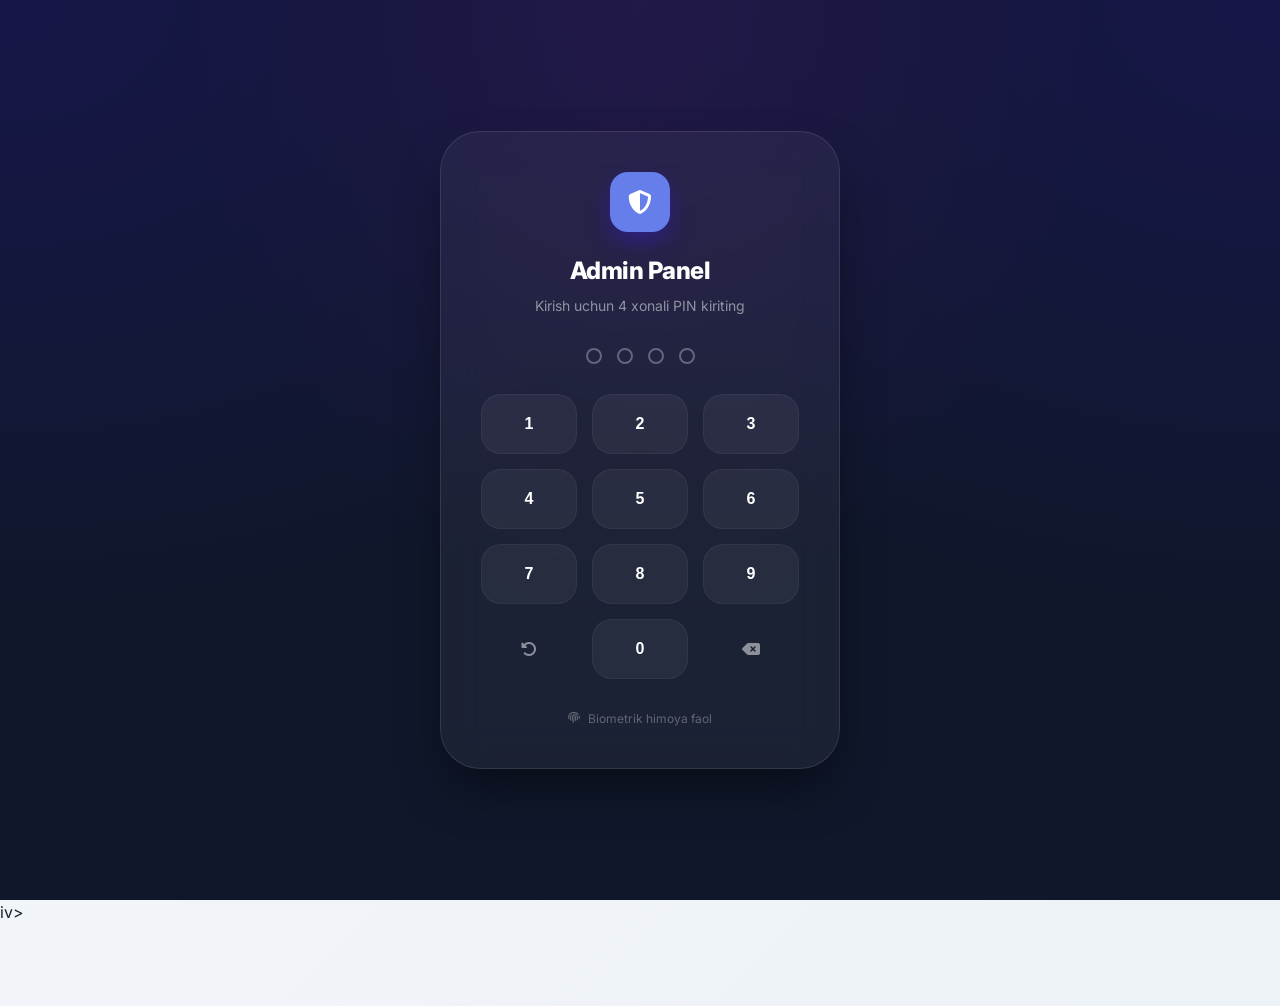
==== commit 31035cbd: "V2 updated" ====
--- a/admin.html
+++ b/admin.html
@@ -909,12 +909,15 @@
                     </div>
 
                     <div class="filter-controls">
-                        <select id="filter-status" class="filter-select" onchange="applyAdminFilters()">
+                        <select id="filter-status" onchange="applyAdminFilters()">
                             <option value="all">Barcha holatlar</option>
-                            <option value="new">⏳ Kutilmoqda</option>
-                            <option value="washing">🧼 Yuvilmoqda</option>
-                            <option value="ready">✅ Tayyor</option>
-                            <option value="done">🚚 Yetkazildi</option>
+                            <option value="new">Kutilmoqda (Yangi)</option>
+                            <option value="active">Faollashtirildi</option>
+                            <option value="ready_to_wash">Yuvishga tayyor</option>
+                            <option value="washing">Yuvilmoqda</option>
+                            <option value="packing">Upakovka</option>
+                            <option value="ready">Tayyor (Dastavkaga)</option>
+                            <option value="done">Yetkazildi</option>
                         </select>
 
                         <select id="filter-sort" class="filter-select" onchange="applyAdminFilters()">
@@ -1004,13 +1007,59 @@
                         <input type="number" id="global-price" value="20000" style="margin-bottom:15px; padding:12px; width:100%; border-radius:10px; border:1px solid var(--border);">
                         <button class="btn-save" style="width:100%;" onclick="savePrice()">Asosiy narxni saqlash</button>
                     </div>
+                    
                     <div class="form-group" style="background:var(--white); padding:25px; border-radius:20px; box-shadow:var(--shadow);">
                         <h3 style="margin-bottom:15px; color:var(--secondary);"><i class="fas fa-plus-circle"></i> Yangi mahsulot qo'shish</h3>
-                        <div style="display:grid; gap:10px;">
-                            <input type="text" id="new-p-emoji" placeholder="Emoji (masalan: 🧺)" style="padding:10px; border-radius:10px; border:1px solid var(--border);">
-                            <input type="text" id="new-p-name" placeholder="Mahsulot nomi" style="padding:10px; border-radius:10px; border:1px solid var(--border);">
-                            <input type="number" id="new-p-price" placeholder="Narxi (1 m² uchun)" style="padding:10px; border-radius:10px; border:1px solid var(--border);">
-                            <button class="btn-save" style="background:var(--secondary); width:100%;" onclick="addNewProductType()">Katalogga qo'shish</button>
+                        <div style="display:grid; gap:12px;">
+                            <div style="display:grid; grid-template-columns: 80px 1fr; gap:10px;">
+                                <input type="text" id="new-p-emoji" placeholder="Emoji" style="padding:10px; border-radius:10px; border:1px solid var(--border); font-size: 20px; text-align: center;">
+                                <input type="text" id="new-p-name" placeholder="Mahsulot nomi" style="padding:10px; border-radius:10px; border:1px solid var(--border);">
+                            </div>
+                            
+                            <div style="padding:15px; background:var(--bg); border-radius:12px;">
+                                <div style="display:flex; align-items:center; gap:10px; margin-bottom:10px;">
+                                    <input type="checkbox" id="check-fixed" style="width:18px; height:18px;">
+                                    <label for="check-fixed" style="font-weight:700; cursor:pointer;">O'lchamli narxlar (S, M, L)</label>
+                                </div>
+                                <div id="fixed-prices-input" style="display:grid; grid-template-columns: 1fr 1fr 1fr; gap:8px; display:none;">
+                                    <div>
+                                        <small style="color:var(--gray);">S (Kichik)</small>
+                                        <input type="number" id="new-p-s" placeholder="Narx" style="padding:8px; width:100%; border-radius:8px; border:1px solid var(--border);">
+                                    </div>
+                                    <div>
+                                        <small style="color:var(--gray);">M (O'rtacha)</small>
+                                        <input type="number" id="new-p-m" placeholder="Narx" style="padding:8px; width:100%; border-radius:8px; border:1px solid var(--border);">
+                                    </div>
+                                    <div>
+                                        <small style="color:var(--gray);">L (Katta)</small>
+                                        <input type="number" id="new-p-l" placeholder="Narx" style="padding:8px; width:100%; border-radius:8px; border:1px solid var(--border);">
+                                    </div>
+                                </div>
+                            </div>
+
+                            <div style="padding:15px; background:var(--bg); border-radius:12px;">
+                                <div style="display:flex; align-items:center; gap:10px; margin-bottom:10px;">
+                                    <input type="checkbox" id="check-sqm" style="width:18px; height:18px;">
+                                    <label for="check-sqm" style="font-weight:700; cursor:pointer;">Kvadrat metr (m²) bo'yicha</label>
+                                </div>
+                                <div id="sqm-price-input" style="display:none;">
+                                    <small style="color:var(--gray);">1 m² narxi</small>
+                                    <input type="number" id="new-p-sqm" placeholder="Narx" style="padding:8px; width:100%; border-radius:8px; border:1px solid var(--border);">
+                                </div>
+                            </div>
+
+                            <div style="padding:15px; background:var(--bg); border-radius:12px;">
+                                <div style="display:flex; align-items:center; gap:10px; margin-bottom:10px;">
+                                    <input type="checkbox" id="check-kg" style="width:18px; height:18px;">
+                                    <label for="check-kg" style="font-weight:700; cursor:pointer;">Kilogramm (KG) bo'yicha</label>
+                                </div>
+                                <div id="kg-price-input" style="display:none;">
+                                    <small style="color:var(--gray);">1 kg narxi</small>
+                                    <input type="number" id="new-p-kg" placeholder="Narx" style="padding:8px; width:100%; border-radius:8px; border:1px solid var(--border);">
+                                </div>
+                            </div>
+
+                            <button class="btn-save" style="background:var(--secondary); width:100%; height: 50px;" onclick="addNewProductType()">Katalogga qo'shish</button>
                         </div>
                     </div>
                 </div>
@@ -1023,7 +1072,9 @@
                                 <tr>
                                     <th>Emoji</th>
                                     <th>Nomi</th>
-                                    <th>Narxi (1 m²)</th>
+                                    <th>O'lchamli (S / M / L)</th>
+                                    <th>Kv. Metr (1 m²)</th>
+                                    <th>KG (1 kg)</th>
                                     <th style="text-align:right;">Amal</th>
                                 </tr>
                             </thead>
@@ -1044,7 +1095,72 @@
         </div>
     </div>
 
+    <div id="productEditModal" class="modal-overlay">
+        <div class="modal-card">
+            <button class="modal-close" onclick="closeProductEditModal()">✕</button>
+            <h2 style="margin-bottom:20px;"><i class="fas fa-edit"></i> Mahsulotni tahrirlash</h2>
+            <div style="display:grid; gap:15px;">
+                <input type="hidden" id="edit-p-id">
+                <div style="display:grid; grid-template-columns: 80px 1fr; gap:10px;">
+                    <input type="text" id="edit-p-emoji" placeholder="Emoji" style="padding:12px; border-radius:12px; border:1px solid var(--border); font-size: 24px; text-align: center;">
+                    <input type="text" id="edit-p-name" placeholder="Mahsulot nomi" style="padding:12px; border-radius:12px; border:1px solid var(--border); font-weight:700;">
+                </div>
+                
+                <div style="padding:15px; background:var(--bg); border-radius:15px;">
+                    <div style="display:flex; align-items:center; gap:10px; margin-bottom:12px;">
+                        <input type="checkbox" id="edit-check-fixed" style="width:20px; height:20px;">
+                        <label for="edit-check-fixed" style="font-weight:700; cursor:pointer;">O'lchamli narxlar (S, M, L)</label>
+                    </div>
+                    <div id="edit-fixed-prices-input" style="display:grid; grid-template-columns: 1fr 1fr 1fr; gap:10px;">
+                        <div>
+                            <small style="color:var(--gray);">S (Kichik)</small>
+                            <input type="number" id="edit-p-s" placeholder="Narx" style="padding:10px; width:100%; border-radius:10px; border:1px solid var(--border);">
+                        </div>
+                        <div>
+                            <small style="color:var(--gray);">M (O'rtacha)</small>
+                            <input type="number" id="edit-p-m" placeholder="Narx" style="padding:10px; width:100%; border-radius:10px; border:1px solid var(--border);">
+                        </div>
+                        <div>
+                            <small style="color:var(--gray);">L (Katta)</small>
+                            <input type="number" id="edit-p-l" placeholder="Narx" style="padding:10px; width:100%; border-radius:10px; border:1px solid var(--border);">
+                        </div>
+                    </div>
+                </div>
+
+                <div style="padding:15px; background:var(--bg); border-radius:15px;">
+                    <div style="display:flex; align-items:center; gap:10px; margin-bottom:12px;">
+                        <input type="checkbox" id="edit-check-sqm" style="width:20px; height:20px;">
+                        <label for="edit-check-sqm" style="font-weight:700; cursor:pointer;">Kvadrat metr (m²) bo'yicha</label>
+                    </div>
+                    <div id="edit-sqm-price-input">
+                        <small style="color:var(--gray);">1 m² narxi</small>
+                        <input type="number" id="edit-p-sqm" placeholder="Narx" style="padding:10px; width:100%; border-radius:10px; border:1px solid var(--border);">
+                    </div>
+                </div>
+
+                <div style="padding:15px; background:var(--bg); border-radius:15px;">
+                    <div style="display:flex; align-items:center; gap:10px; margin-bottom:12px;">
+                        <input type="checkbox" id="edit-check-kg" style="width:20px; height:20px;">
+                        <label for="edit-check-kg" style="font-weight:700; cursor:pointer;">Kilogramm (KG) bo'yicha</label>
+                    </div>
+                    <div id="edit-kg-price-input" style="display:none;">
+                        <small style="color:var(--gray);">1 kg narxi</small>
+                        <input type="number" id="edit-p-kg" placeholder="Narx" style="padding:10px; width:100%; border-radius:10px; border:1px solid var(--border);">
+                    </div>
+                </div>
+
+                <button class="btn-save" style="width:100%; height: 55px; font-size: 16px;" onclick="saveProductUpdate()">O'zgarishlarni saqlash</button>
+            </div>
+        </div>
+    </div>
+
     <script src="js/common.js"></script>
     <script src="js/admin.js"></script>
 </body>
 </html>
+iv>
+
+    <script src="js/common.js"></script>
+    <script src="js/admin.js"></script>
+</body>
+</html>
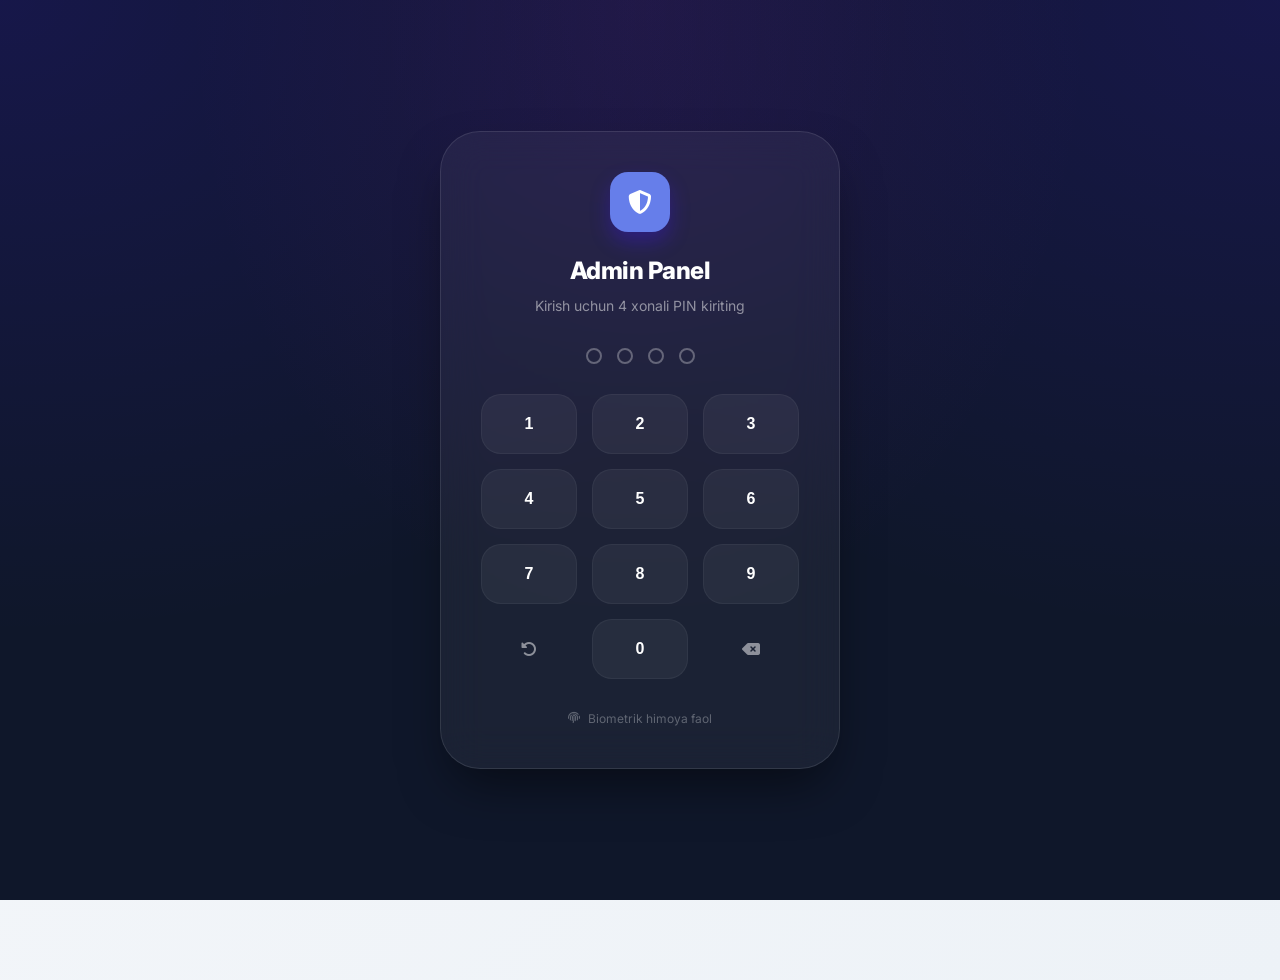
==== commit 6b04a1d2: "v2" ====
--- a/admin.html
+++ b/admin.html
@@ -909,7 +909,7 @@
                     </div>
 
                     <div class="filter-controls">
-                        <select id="filter-status" onchange="applyAdminFilters()">
+                        <select id="filter-status" class="filter-select" onchange="applyAdminFilters()">
                             <option value="all">Barcha holatlar</option>
                             <option value="new">Kutilmoqda (Yangi)</option>
                             <option value="active">Faollashtirildi</option>
@@ -1023,15 +1023,15 @@
                                 </div>
                                 <div id="fixed-prices-input" style="display:grid; grid-template-columns: 1fr 1fr 1fr; gap:8px; display:none;">
                                     <div>
-                                        <small style="color:var(--gray);">S (Kichik)</small>
+                                        <small style="color:var(--gray);">Kichik</small>
                                         <input type="number" id="new-p-s" placeholder="Narx" style="padding:8px; width:100%; border-radius:8px; border:1px solid var(--border);">
                                     </div>
                                     <div>
-                                        <small style="color:var(--gray);">M (O'rtacha)</small>
+                                        <small style="color:var(--gray);">O'rtacha</small>
                                         <input type="number" id="new-p-m" placeholder="Narx" style="padding:8px; width:100%; border-radius:8px; border:1px solid var(--border);">
                                     </div>
                                     <div>
-                                        <small style="color:var(--gray);">L (Katta)</small>
+                                        <small style="color:var(--gray);">Katta</small>
                                         <input type="number" id="new-p-l" placeholder="Narx" style="padding:8px; width:100%; border-radius:8px; border:1px solid var(--border);">
                                     </div>
                                 </div>
@@ -1059,6 +1059,17 @@
                                 </div>
                             </div>
 
+                            <div style="padding:15px; background:var(--bg); border-radius:12px;">
+                                <div style="display:flex; align-items:center; gap:10px; margin-bottom:10px;">
+                                    <input type="checkbox" id="check-meter" style="width:18px; height:18px;">
+                                    <label for="check-meter" style="font-weight:700; cursor:pointer;">Metr (m) bo'yicha</label>
+                                </div>
+                                <div id="meter-price-input" style="display:none;">
+                                    <small style="color:var(--gray);">1 m narxi</small>
+                                    <input type="number" id="new-p-meter" placeholder="Narx" style="padding:8px; width:100%; border-radius:8px; border:1px solid var(--border);">
+                                </div>
+                            </div>
+
                             <button class="btn-save" style="background:var(--secondary); width:100%; height: 50px;" onclick="addNewProductType()">Katalogga qo'shish</button>
                         </div>
                     </div>
@@ -1072,9 +1083,10 @@
                                 <tr>
                                     <th>Emoji</th>
                                     <th>Nomi</th>
-                                    <th>O'lchamli (S / M / L)</th>
+                                    <th>O'lchamli (Kichik / O'rtacha / Katta)</th>
                                     <th>Kv. Metr (1 m²)</th>
                                     <th>KG (1 kg)</th>
+                                    <th>Metr (1 m)</th>
                                     <th style="text-align:right;">Amal</th>
                                 </tr>
                             </thead>
@@ -1113,15 +1125,15 @@
                     </div>
                     <div id="edit-fixed-prices-input" style="display:grid; grid-template-columns: 1fr 1fr 1fr; gap:10px;">
                         <div>
-                            <small style="color:var(--gray);">S (Kichik)</small>
+                            <small style="color:var(--gray);">Kichik</small>
                             <input type="number" id="edit-p-s" placeholder="Narx" style="padding:10px; width:100%; border-radius:10px; border:1px solid var(--border);">
                         </div>
                         <div>
-                            <small style="color:var(--gray);">M (O'rtacha)</small>
+                            <small style="color:var(--gray);">O'rtacha</small>
                             <input type="number" id="edit-p-m" placeholder="Narx" style="padding:10px; width:100%; border-radius:10px; border:1px solid var(--border);">
                         </div>
                         <div>
-                            <small style="color:var(--gray);">L (Katta)</small>
+                            <small style="color:var(--gray);">Katta</small>
                             <input type="number" id="edit-p-l" placeholder="Narx" style="padding:10px; width:100%; border-radius:10px; border:1px solid var(--border);">
                         </div>
                     </div>
@@ -1149,6 +1161,17 @@
                     </div>
                 </div>
 
+                <div style="padding:15px; background:var(--bg); border-radius:15px;">
+                    <div style="display:flex; align-items:center; gap:10px; margin-bottom:12px;">
+                        <input type="checkbox" id="edit-check-meter" style="width:20px; height:20px;">
+                        <label for="edit-check-meter" style="font-weight:700; cursor:pointer;">Metr (m) bo'yicha</label>
+                    </div>
+                    <div id="edit-meter-price-input" style="display:none;">
+                        <small style="color:var(--gray);">1 m narxi</small>
+                        <input type="number" id="edit-p-meter" placeholder="Narx" style="padding:10px; width:100%; border-radius:10px; border:1px solid var(--border);">
+                    </div>
+                </div>
+
                 <button class="btn-save" style="width:100%; height: 55px; font-size: 16px;" onclick="saveProductUpdate()">O'zgarishlarni saqlash</button>
             </div>
         </div>
@@ -1158,9 +1181,3 @@
     <script src="js/admin.js"></script>
 </body>
 </html>
-iv>
-
-    <script src="js/common.js"></script>
-    <script src="js/admin.js"></script>
-</body>
-</html>
--- a/css/main.css
+++ b/css/main.css
@@ -253,6 +253,8 @@
     color: var(--dark);
     margin-bottom: 20px;
     background: linear-gradient(135deg, var(--primary), var(--secondary));
+    background-clip: text;
+
     -webkit-background-clip: text;
     -webkit-text-fill-color: transparent;
 }
@@ -290,6 +292,8 @@
     font-size: 32px;
     font-weight: 900;
     background: linear-gradient(135deg, var(--primary), var(--secondary));
+    background-clip: text;
+
     -webkit-background-clip: text;
     -webkit-text-fill-color: transparent;
     margin-bottom: 6px;
@@ -536,29 +540,25 @@
 
 .order-card {
     background: var(--white);
-    border-radius: 18px;
-    padding: 16px;
+    border-radius: 20px;
+    padding: 18px;
     box-shadow: var(--shadow);
     cursor: pointer;
-    border-left: 5px solid #667eea;
+    border-left: 6px solid var(--primary);
     transition: all 0.3s cubic-bezier(0.34, 1.56, 0.64, 1);
     border: 2px solid transparent;
-    border-left: 5px solid #667eea;
+    border-left: 6px solid var(--primary);
     position: relative;
     overflow: hidden;
 }
 
-.order-card::before {
-    content: '';
-    position: absolute;
-    top: 0;
-    left: 0;
-    right: 0;
-    height: 3px;
-    background: linear-gradient(90deg, var(--primary), transparent);
-    opacity: 0;
-    transition: opacity 0.3s ease;
-}
+.order-card.status-new { border-left-color: var(--warning); }
+.order-card.status-active { border-left-color: var(--info); }
+.order-card.status-ready_to_wash { border-left-color: var(--secondary); }
+.order-card.status-washing { border-left-color: var(--primary); }
+.order-card.status-packing { border-left-color: #795548; }
+.order-card.status-ready { border-left-color: var(--success); }
+.order-card.status-done { border-left-color: var(--gray); opacity: 0.8; }
 
 .order-card:hover {
     transform: translateY(-4px);
@@ -566,324 +566,64 @@
     border-color: var(--primary-light);
 }
 
-.order-card:hover::before {
-    opacity: 1;
-}
-
 .order-card:active {
     transform: scale(0.98);
 }
 
-.order-card.status-new {
-    border-left-color: #1976d2;
-}
-
-.order-card.status-queue {
-    border-left-color: #f57c00;
-}
-
-.order-card.status-washing {
-    border-left-color: #2196f3;
-}
-
-.order-card.status-ready {
-    border-left-color: #4caf50;
-}
-
 .order-header {
     display: flex;
     justify-content: space-between;
     align-items: center;
-    margin-bottom: 10px;
+    margin-bottom: 12px;
 }
 
 .order-id {
-    font-weight: 700;
+    font-weight: 800;
     color: var(--primary);
-    font-size: 13px;
-    background: linear-gradient(135deg, rgba(102,126,234,0.1), rgba(118,75,162,0.1));
-    padding: 4px 10px;
+    font-size: 14px;
+    background: var(--light-secondary);
+    padding: 4px 12px;
     border-radius: 12px;
-}
-
-.order-status {
-    font-size: 11px;
-    font-weight: 700;
-    padding: 5px 12px;
-    border-radius: 14px;
-    background: linear-gradient(135deg, #e3f2fd, #bbdefb);
-    color: #667eea;
 }
 
 .order-phone {
     font-weight: 700;
-    font-size: 15px;
+    font-size: 16px;
     color: var(--dark);
-    margin-bottom: 6px;
+    margin-bottom: 4px;
+    display: flex;
+    align-items: center;
+    gap: 8px;
+}
+
+.order-items-summary {
+    background: var(--bg);
+    padding: 10px 14px;
+    border-radius: 12px;
+    margin: 10px 0;
+    font-size: 13px;
+    color: var(--dark-secondary);
+    font-weight: 600;
+    display: flex;
+    flex-wrap: wrap;
+    gap: 6px;
+}
+
+.summary-item {
+    background: var(--white);
+    padding: 2px 8px;
+    border-radius: 6px;
+    border: 1px solid var(--border);
+    font-size: 12px;
 }
 
 .order-details {
-    font-size: 12px;
+    font-size: 13px;
     color: var(--gray);
     display: flex;
-    gap: 12px;
-    margin-bottom: 12px;
-    flex-wrap: wrap;
-}
-
-.order-price {
-    font-weight: 800;
-    color: var(--success);
-    font-size: 16px;
-}
-
-.order-buttons {
-    display: flex;
-    gap: 8px;
+    justify-content: space-between;
+    align-items: center;
     margin-top: 10px;
-}
-
-.order-btn {
-    flex: 1;
-    padding: 8px;
-    border: none;
-    border-radius: 10px;
-    font-size: 11px;
-    font-weight: 700;
-    cursor: pointer;
-    transition: all 0.3s ease;
-}
-
-.btn-info {
-    background: linear-gradient(135deg, #e3f2fd, #bbdefb);
-    color: #1976d2;
-}
-
-.btn-schedule {
-    background: linear-gradient(135deg, #fff3e0, #ffe0b2);
-    color: #f57c00;
-}
-
-.btn-status {
-    background: linear-gradient(135deg, #e8f5e9, #c8e6c9);
-    color: #4caf50;
-}
-
-/* =================== QUEUE LIST =================== */
-.queue-list {
-    display: flex;
-    flex-direction: column;
-    gap: 10px;
-}
-
-.queue-item {
-    background: var(--white);
-    border-radius: 16px;
-    padding: 12px 14px;
-    display: flex;
-    align-items: center;
-    gap: 12px;
-    box-shadow: var(--shadow);
-    cursor: pointer;
-    border-left: 4px solid var(--warning);
-    transition: all 0.2s ease;
-    border: 1.5px solid transparent;
-    border-left: 4px solid var(--warning);
-}
-
-.queue-item:active {
-    transform: scale(0.98);
-    background: var(--light);
-}
-
-.queue-item.status-washing {
-    border-left-color: var(--info);
-}
-
-.queue-item.status-ready {
-    border-left-color: var(--success);
-}
-
-.queue-number {
-    width: 40px;
-    height: 40px;
-    background: linear-gradient(135deg, var(--primary), var(--primary-dark));
-    border-radius: 50%;
-    display: flex;
-    align-items: center;
-    justify-content: center;
-    color: white;
-    font-weight: 800;
-    font-size: 16px;
-    flex-shrink: 0;
-    box-shadow: 0 3px 10px rgba(102,126,234,0.25);
-}
-
-.queue-info {
-    flex: 1;
-    min-width: 0;
-}
-
-.queue-phone {
-    font-weight: 700;
-    font-size: 14px;
-    color: var(--dark);
-    white-space: nowrap;
-    overflow: hidden;
-    text-overflow: ellipsis;
-}
-
-.queue-village {
-    font-weight: 700;
-    font-size: 14px;
-    color: var(--dark);
-    white-space: nowrap;
-    overflow: hidden;
-    text-overflow: ellipsis;
-    display: flex;
-    align-items: center;
-    gap: 4px;
-    flex-wrap: wrap;
-}
-
-.queue-phone-row {
-    font-size: 12px;
-    color: var(--gray);
-    margin-top: 2px;
-    font-weight: 500;
-    display: flex;
-    align-items: center;
-    gap: 4px;
-}
-
-.queue-last4 {
-    color: var(--primary);
-    font-weight: 700;
-    font-size: 12px;
-}
-
-.queue-meta {
-    display: flex;
-    gap: 10px;
-    font-size: 11px;
-    color: var(--gray);
-    margin-top: 3px;
-    font-weight: 500;
-}
-
-.queue-time {
-    font-size: 11px;
-    color: var(--gray);
-    margin-top: 3px;
-    font-weight: 500;
-}
-
-.queue-right {
-    display: flex;
-    flex-direction: column;
-    align-items: flex-end;
-    gap: 4px;
-    flex-shrink: 0;
-}
-
-.queue-status-badge {
-    padding: 4px 10px;
-    border-radius: 16px;
-    font-size: 10px;
-    font-weight: 700;
-    white-space: nowrap;
-}
-
-.queue-status-badge.status-queue {
-    background: linear-gradient(135deg, #fff3e0, #ffe0b2);
-    color: #f57c00;
-}
-
-.queue-status-badge.status-washing {
-    background: linear-gradient(135deg, #e3f2fd, #bbdefb);
-    color: #1976d2;
-}
-
-.queue-status-badge.status-ready {
-    background: linear-gradient(135deg, #e8f5e9, #c8e6c9);
-    color: #4caf50;
-}
-
-.queue-price-sm {
-    font-size: 11px;
-    font-weight: 700;
-    color: var(--success);
-}
-
-.queue-status {
-    padding: 6px 14px;
-    border-radius: 20px;
-    font-size: 12px;
-    font-weight: 700;
-}
-
-/* =================== SORT CHIPS =================== */
-.sort-chips {
-    display: flex;
-    gap: 6px;
-    align-items: center;
-    overflow-x: auto;
-    padding: 4px 0 14px;
-    scrollbar-width: none;
-}
-
-.sort-chips::-webkit-scrollbar {
-    display: none;
-}
-
-.sort-label {
-    font-size: 11px;
-    font-weight: 700;
-    color: var(--gray);
-    white-space: nowrap;
-    flex-shrink: 0;
-}
-
-.sort-chip {
-    padding: 6px 12px;
-    border: none;
-    background: var(--white);
-    border-radius: 20px;
-    font-size: 11px;
-    font-weight: 600;
-    color: var(--gray);
-    white-space: nowrap;
-    box-shadow: 0 1px 4px rgba(0,0,0,0.06);
-    cursor: pointer;
-    transition: all 0.2s ease;
-    border: 1.5px solid var(--border);
-    font-family: inherit;
-}
-
-.sort-chip.active {
-    background: linear-gradient(135deg, var(--warning), #f57c00);
-    color: white;
-    border-color: transparent;
-    box-shadow: 0 3px 10px rgba(255,152,0,0.25);
-}
-
-.sort-chip:not(.active):active {
-    transform: scale(0.95);
-}
-
-.status-waiting {
-    background: linear-gradient(135deg, #fff3e0, #ffe0b2);
-    color: #f57c00;
-}
-
-.status-washing {
-    background: linear-gradient(135deg, #e3f2fd, #bbdefb);
-    color: #1976d2;
-}
-
-.status-ready {
-    background: linear-gradient(135deg, #e8f5e9, #c8e6c9);
-    color: #4caf50;
 }
 
 /* =================== MODALS =================== */
@@ -898,7 +638,7 @@
     backdrop-filter: blur(8px);
     z-index: 2000;
     overflow-y: auto;
-    padding: 16px;
+    padding: 0; /* Mobile Optimization */
     animation: modalFadeIn 0.3s ease;
 }
 
@@ -909,40 +649,34 @@
 
 .modal.show {
     display: flex;
-    align-items: flex-end;
+    align-items: flex-end; /* Bottom Sheet on mobile */
 }
 
 .modal-content {
     background: var(--white);
-    border-radius: 28px 28px 0 0;
+    border-radius: 30px 30px 0 0; /* Bottom sheet style */
     width: 100%;
-    max-width: 520px;
-    margin: auto;
-    max-height: 90vh;
+    max-width: 600px;
+    margin: 0 auto;
+    max-height: 92vh;
     overflow-y: auto;
-    animation: modalSlideUp 0.4s cubic-bezier(0.34, 1.56, 0.64, 1);
+    animation: modalSlideUp 0.4s cubic-bezier(0.22, 1, 0.36, 1);
 }
 
 @keyframes modalSlideUp {
-    from {
-        opacity: 0;
-        transform: translateY(50px);
-    }
-    to {
-        opacity: 1;
-        transform: translateY(0);
-    }
+    from { transform: translateY(100%); }
+    to { transform: translateY(0); }
 }
 
 .modal-header {
-    padding: 24px 20px;
-    border-bottom: 2px solid var(--border);
+    padding: 20px 24px;
+    border-bottom: 1px solid var(--border);
     display: flex;
     justify-content: space-between;
     align-items: center;
     position: sticky;
     top: 0;
-    background: linear-gradient(135deg, var(--white) 0%, var(--light) 100%);
+    background: var(--white);
     z-index: 10;
 }
 
@@ -2268,2123 +2002,8 @@
 @keyframes fadeOutAnimation {
     from {
         opacity: 1;
-        transform: translateY(0);
     }
     to {
         opacity: 0;
-        transform: translateY(-10px);
     }
 }
-
-/* =================== SKELETON LOADING =================== */
-.skeleton {
-    background: linear-gradient(
-        90deg,
-        var(--light-secondary) 0%,
-        var(--light) 50%,
-        var(--light-secondary) 100%
-    );
-    background-size: 200% 100%;
-    animation: skeleton-loading 1.5s infinite;
-}
-
-@keyframes skeleton-loading {
-    0% {
-        background-position: 200% 0;
-    }
-    100% {
-        background-position: -200% 0;
-    }
-}
-
-.skeleton-card {
-    height: 120px;
-    border-radius: 18px;
-    margin-bottom: 12px;
-}
-
-.skeleton-text {
-    height: 12px;
-    border-radius: 6px;
-    margin-bottom: 8px;
-}
-
-.skeleton-avatar {
-    width: 48px;
-    height: 48px;
-    border-radius: 50%;
-}
-
-/* =================== BADGES & TAGS =================== */
-.badge {
-    display: inline-flex;
-    align-items: center;
-    gap: 4px;
-    padding: 4px 12px;
-    border-radius: 20px;
-    font-size: 11px;
-    font-weight: 700;
-    white-space: nowrap;
-}
-
-.badge-primary {
-    background: linear-gradient(135deg, rgba(102,126,234,0.1), rgba(118,75,162,0.1));
-    color: var(--primary);
-}
-
-.badge-success {
-    background: linear-gradient(135deg, rgba(76,175,80,0.1), rgba(76,175,80,0.15));
-    color: var(--success);
-}
-
-.badge-warning {
-    background: linear-gradient(135deg, rgba(255,152,0,0.1), rgba(255,152,0,0.15));
-    color: var(--warning);
-}
-
-.badge-danger {
-    background: linear-gradient(135deg, rgba(244,67,54,0.1), rgba(244,67,54,0.15));
-    color: var(--danger);
-}
-
-/* =================== DIVIDER =================== */
-.divider {
-    height: 1px;
-    background: var(--border);
-    margin: 16px 0;
-}
-
-.divider-text {
-    display: flex;
-    align-items: center;
-    gap: 12px;
-    color: var(--gray);
-    font-size: 12px;
-    margin: 16px 0;
-}
-
-.divider-text::before,
-.divider-text::after {
-    content: '';
-    flex: 1;
-    height: 1px;
-    background: var(--border);
-}
-
-/* =================== TOOLTIP =================== */
-.tooltip {
-    position: relative;
-    display: inline-block;
-}
-
-.tooltip::after {
-    content: attr(data-tooltip);
-    position: absolute;
-    bottom: 125%;
-    left: 50%;
-    transform: translateX(-50%);
-    background: var(--dark);
-    color: white;
-    padding: 8px 12px;
-    border-radius: 8px;
-    font-size: 12px;
-    white-space: nowrap;
-    opacity: 0;
-    pointer-events: none;
-    transition: opacity 0.3s ease;
-    z-index: 1000;
-}
-
-.tooltip:hover::after {
-    opacity: 1;
-}
-
-.tooltip::before {
-    content: '';
-    position: absolute;
-    bottom: 115%;
-    left: 50%;
-    transform: translateX(-50%);
-    width: 0;
-    height: 0;
-    border-left: 5px solid transparent;
-    border-right: 5px solid transparent;
-    border-top: 5px solid var(--dark);
-    opacity: 0;
-    pointer-events: none;
-    transition: opacity 0.3s ease;
-    z-index: 1000;
-}
-
-.tooltip:hover::before {
-    opacity: 1;
-}
-
-/* =================== ACCORDION =================== */
-.accordion {
-    background: var(--white);
-    border: 1px solid var(--border);
-    border-radius: 12px;
-    margin-bottom: 12px;
-    overflow: hidden;
-}
-
-.accordion-header {
-    padding: 16px;
-    background: linear-gradient(135deg, var(--light-secondary), var(--white));
-    border-bottom: 1px solid var(--border);
-    cursor: pointer;
-    transition: all 0.3s ease;
-    display: flex;
-    align-items: center;
-    justify-content: space-between;
-    font-weight: 600;
-}
-
-.accordion-header:hover {
-    background: linear-gradient(135deg, var(--white), var(--light));
-}
-
-.accordion-header.active {
-    background: linear-gradient(135deg, rgba(102,126,234,0.1), rgba(118,75,162,0.05));
-    border-bottom-color: var(--primary);
-}
-
-.accordion-icon {
-    transition: transform 0.3s ease;
-    color: var(--primary);
-}
-
-.accordion-header.active .accordion-icon {
-    transform: rotate(180deg);
-}
-
-.accordion-body {
-    padding: 16px;
-    display: none;
-    animation: slideDown 0.3s ease-out;
-}
-
-.accordion-header.active + .accordion-body {
-    display: block;
-}
-
-/* =================== PROGRESS BAR =================== */
-.progress-bar {
-    width: 100%;
-    height: 8px;
-    background: var(--light);
-    border-radius: 4px;
-    overflow: hidden;
-    margin: 12px 0;
-}
-
-.progress-fill {
-    height: 100%;
-    background: linear-gradient(90deg, var(--primary), var(--primary-light));
-    border-radius: 4px;
-    transition: width 0.3s ease;
-    position: relative;
-}
-
-.progress-fill::after {
-    content: '';
-    position: absolute;
-    top: 0;
-    left: 0;
-    right: 0;
-    bottom: 0;
-    background: linear-gradient(90deg, transparent, rgba(255,255,255,0.3), transparent);
-    animation: shimmer 2s infinite;
-}
-
-.progress-label {
-    display: flex;
-    justify-content: space-between;
-    font-size: 12px;
-    color: var(--gray);
-    margin-bottom: 8px;
-    font-weight: 600;
-}
-
-/* =================== TABS =================== */
-.tabs {
-    display: flex;
-    gap: 0;
-    border-bottom: 2px solid var(--border);
-    margin-bottom: 20px;
-    overflow-x: auto;
-}
-
-.tabs::-webkit-scrollbar {
-    display: none;
-}
-
-.tab {
-    padding: 12px 16px;
-    background: none;
-    border: none;
-    color: var(--gray);
-    font-size: 14px;
-    font-weight: 600;
-    cursor: pointer;
-    transition: all 0.3s ease;
-    white-space: nowrap;
-    position: relative;
-    border-bottom: 3px solid transparent;
-}
-
-.tab:hover {
-    color: var(--primary);
-}
-
-.tab.active {
-    color: var(--primary);
-    border-bottom-color: var(--primary);
-}
-
-/* =================== CARDS WITH SHADOW =================== */
-.card-elevated {
-    background: var(--white);
-    border-radius: 16px;
-    padding: 20px;
-    box-shadow: 0 4px 16px rgba(0,0,0,0.08);
-    transition: all 0.3s cubic-bezier(0.34, 1.56, 0.64, 1);
-}
-
-.card-elevated:hover {
-    box-shadow: 0 12px 32px rgba(0,0,0,0.12);
-    transform: translateY(-4px);
-}
-
-.card-flat {
-    background: var(--white);
-    border-radius: 12px;
-    padding: 16px;
-    border: 1px solid var(--border);
-    transition: all 0.3s ease;
-}
-
-.card-flat:hover {
-    border-color: var(--primary-light);
-    background: linear-gradient(135deg, rgba(102,126,234,0.02), rgba(118,75,162,0.02));
-}
-
-/* =================== BUTTONS VARIATIONS =================== */
-.btn {
-    padding: 12px 20px;
-    border: none;
-    border-radius: 12px;
-    font-size: 14px;
-    font-weight: 600;
-    cursor: pointer;
-    transition: all 0.3s cubic-bezier(0.34, 1.56, 0.64, 1);
-    display: inline-flex;
-    align-items: center;
-    gap: 8px;
-    font-family: 'Inter', sans-serif;
-}
-
-.btn-primary {
-    background: linear-gradient(135deg, var(--primary), var(--primary-dark));
-    color: white;
-    box-shadow: 0 4px 12px rgba(102,126,234,0.3);
-}
-
-.btn-primary:hover {
-    transform: translateY(-2px);
-    box-shadow: 0 6px 20px rgba(102,126,234,0.4);
-}
-
-.btn-primary:active {
-    transform: scale(0.96);
-}
-
-.btn-secondary {
-    background: linear-gradient(135deg, var(--light-secondary), var(--white));
-    color: var(--gray);
-    border: 2px solid var(--border);
-}
-
-.btn-secondary:hover {
-    border-color: var(--primary);
-    color: var(--primary);
-    background: white;
-}
-
-.btn-success {
-    background: linear-gradient(135deg, var(--success), #45a049);
-    color: white;
-    box-shadow: 0 4px 12px rgba(76,175,80,0.3);
-}
-
-.btn-success:hover {
-    transform: translateY(-2px);
-    box-shadow: 0 6px 20px rgba(76,175,80,0.4);
-}
-
-.btn-danger {
-    background: linear-gradient(135deg, var(--danger), #d32f2f);
-    color: white;
-    box-shadow: 0 4px 12px rgba(244,67,54,0.3);
-}
-
-.btn-danger:hover {
-    transform: translateY(-2px);
-    box-shadow: 0 6px 20px rgba(244,67,54,0.4);
-}
-
-.btn-outline {
-    background: transparent;
-    border: 2px solid var(--primary);
-    color: var(--primary);
-}
-
-.btn-outline:hover {
-    background: rgba(102,126,234,0.05);
-}
-
-.btn-sm {
-    padding: 8px 14px;
-    font-size: 12px;
-}
-
-.btn-lg {
-    padding: 14px 28px;
-    font-size: 16px;
-}
-
-.btn-block {
-    width: 100%;
-    justify-content: center;
-}
-
-.btn:disabled {
-    opacity: 0.5;
-    cursor: not-allowed;
-}
-
-/* =================== INPUT VARIATIONS =================== */
-.input-icon {
-    position: relative;
-}
-
-.input-icon input {
-    padding-left: 40px;
-}
-
-.input-icon::before {
-    content: attr(data-icon);
-    position: absolute;
-    left: 14px;
-    top: 50%;
-    transform: translateY(-50%);
-    color: var(--primary);
-    font-size: 16px;
-    pointer-events: none;
-}
-
-.input-large {
-    padding: 16px 20px !important;
-    font-size: 16px !important;
-}
-
-.input-small {
-    padding: 8px 12px !important;
-    font-size: 13px !important;
-}
-
-/* =================== VISIBILITY UTILITIES =================== */
-.hidden {
-    display: none !important;
-}
-
-.visible {
-    display: block !important;
-}
-
-.invisible {
-    visibility: hidden;
-}
-
-.opacity-0 {
-    opacity: 0;
-}
-
-.opacity-50 {
-    opacity: 0.5;
-}
-
-.opacity-100 {
-    opacity: 1;
-}
-
-/* =================== SPACING UTILITIES =================== */
-.mt-8 { margin-top: 8px; }
-.mt-12 { margin-top: 12px; }
-.mt-16 { margin-top: 16px; }
-.mt-20 { margin-top: 20px; }
-.mt-24 { margin-top: 24px; }
-.mb-8 { margin-bottom: 8px; }
-.mb-12 { margin-bottom: 12px; }
-.mb-16 { margin-bottom: 16px; }
-.mb-20 { margin-bottom: 20px; }
-.mb-24 { margin-bottom: 24px; }
-.p-4 { padding: 4px; }
-.p-8 { padding: 8px; }
-.p-12 { padding: 12px; }
-.p-16 { padding: 16px; }
-.p-20 { padding: 20px; }
-
-/* =================== TEXT UTILITIES =================== */
-.text-center { text-align: center; }
-.text-left { text-align: left; }
-.text-right { text-align: right; }
-.font-bold { font-weight: 700; }
-.font-semibold { font-weight: 600; }
-.font-normal { font-weight: 400; }
-.text-sm { font-size: 12px; }
-.text-base { font-size: 14px; }
-.text-lg { font-size: 18px; }
-.text-xl { font-size: 24px; }
-
-/* =================== FLEX UTILITIES =================== */
-.flex { display: flex; }
-.flex-col { flex-direction: column; }
-.flex-row { flex-direction: row; }
-.items-center { align-items: center; }
-.justify-center { justify-content: center; }
-.justify-between { justify-content: space-between; }
-.gap-2 { gap: 2px; }
-.gap-4 { gap: 4px; }
-.gap-8 { gap: 8px; }
-
-/* =================== BORDER RADIUS UTILITIES =================== */
-.rounded-sm { border-radius: 4px; }
-.rounded { border-radius: 8px; }
-.rounded-lg { border-radius: 12px; }
-.rounded-xl { border-radius: 16px; }
-.rounded-2xl { border-radius: 20px; }
-.rounded-full { border-radius: 50%; }
-
-/* =================== SHADOW UTILITIES =================== */
-.shadow { box-shadow: var(--shadow); }
-.shadow-md { box-shadow: var(--shadow-md); }
-.shadow-lg { box-shadow: var(--shadow-lg); }
-.shadow-none { box-shadow: none; }
-
-/* =================== PRINT STYLES =================== */
-@media print {
-    .no-print {
-        display: none !important;
-    }
-    
-    .print-break {
-        page-break-before: always;
-    }
-}
-
-/* =================== DARK MODE SUPPORT =================== */
-[data-theme="dark"] {
-    :root {
-        --bg: #0f1117;
-        --white: #1c2233;
-        --light: #252e42;
-        --light-secondary: #1c2233;
-        --dark: #eef2ff;
-        --dark-secondary: #c0cadf;
-        --gray: #7b8aaa;
-        --gray-light: #3d4a62;
-        --border: #2a3450;
-        --shadow: 0 2px 8px rgba(0,0,0,0.45);
-        --shadow-md: 0 4px 12px rgba(0,0,0,0.55);
-        --shadow-lg: 0 8px 20px rgba(0,0,0,0.65);
-    }
-
-    body {
-        background: linear-gradient(135deg, #0f1117 0%, #141824 100%);
-        color: #eef2ff;
-    }
-
-    /* ---- Nav ---- */
-    .bottom-nav {
-        background: rgba(10, 12, 20, 0.97) !important;
-        border-color: rgba(255,255,255,0.06) !important;
-    }
-
-    /* ---- Cards / surfaces ---- */
-    .stat-card,
-    .order-card,
-    .queue-item,
-    .action-btn,
-    .report-stats-box,
-    .empty-state,
-    .product-item-card,
-    .det-info-card,
-    .det-progress,
-    .card-elevated,
-    .card-flat,
-    .accordion,
-    .accordion-header,
-    .collapse-menu {
-        background: #1c2233 !important;
-        border-color: #2a3450 !important;
-    }
-
-    .pic-header { background: #141824 !important; border-bottom-color: #2a3450 !important; }
-    .pic-name { color: #eef2ff !important; }
-    .pic-dim-group label { color: #c0cadf !important; }
-
-    .accordion-header {
-        background: linear-gradient(135deg, #1c2233, #141824) !important;
-    }
-
-    /* ---- Modals ---- */
-    .modal-content  { background: #1c2233 !important; }
-    .modal-header   {
-        background: linear-gradient(135deg, #1c2233 0%, #141824 100%) !important;
-        border-bottom-color: #2a3450 !important;
-    }
-    .modal-footer   {
-        background: linear-gradient(135deg, #141824 0%, #1c2233 100%) !important;
-        border-top-color: #2a3450 !important;
-    }
-    .modal-body     { background: #1c2233 !important; }
-
-    /* ---- Forms ---- */
-    .form-group input,
-    .form-group textarea {
-        background: #141824 !important;
-        border-color: #2a3450 !important;
-        color: #eef2ff !important;
-    }
-    .form-group input::placeholder,
-    .form-group textarea::placeholder { color: #3d4a62 !important; }
-
-    .form-group label { color: #eef2ff !important; }
-
-    .phone-input-wrapper {
-        background: #141824 !important;
-        border-color: #2a3450 !important;
-    }
-    .phone-input-wrapper input {
-        background: #141824 !important;
-        color: #eef2ff !important;
-    }
-
-    .pic-input {
-        background: #141824 !important;
-        border-color: #2a3450 !important;
-        color: #eef2ff !important;
-    }
-
-    /* ---- Search ---- */
-    .search-box {
-        background: #1c2233 !important;
-        border-color: #2a3450 !important;
-    }
-    .search-box input { color: #eef2ff !important; }
-    .search-hint { color: #7b8aaa !important; }
-
-    /* ---- Chips ---- */
-    .chip:not(.active) {
-        background: #1c2233 !important;
-        color: #7b8aaa !important;
-        border-color: #2a3450 !important;
-    }
-    .sort-chip:not(.active) {
-        background: #1c2233 !important;
-        color: #7b8aaa !important;
-        border-color: #2a3450 !important;
-    }
-
-    /* ---- Action buttons ---- */
-    .action-btn span { color: #eef2ff !important; }
-    .admin-btn { background: linear-gradient(135deg, #252e42, #1c2233) !important; }
-    .close-btn {
-        background: linear-gradient(135deg, #252e42, #1c2233) !important;
-        color: #7b8aaa !important;
-    }
-
-    /* ---- Stats ---- */
-    .stat-value { color: #eef2ff !important; }
-    .stat-label { color: #7b8aaa !important; }
-
-    /* ---- Order cards text ---- */
-    .order-phone { color: #eef2ff !important; }
-    .order-details { color: #7b8aaa !important; }
-    .order-id {
-        background: linear-gradient(135deg, rgba(102,126,234,0.2), rgba(118,75,162,0.2)) !important;
-        color: #a78bfa !important;
-    }
-    .order-status {
-        background: linear-gradient(135deg, #1a2540, #182040) !important;
-        color: #8b9ef5 !important;
-    }
-
-    /* ---- Queue ---- */
-    .queue-phone, .queue-village { color: #eef2ff !important; }
-    .queue-phone-row, .queue-meta, .queue-time { color: #7b8aaa !important; }
-
-    /* ---- Status badges ---- */
-    .queue-status-badge.status-queue  {
-        background: linear-gradient(135deg, #2a1c00, #3a2800) !important;
-        color: #ffb74d !important;
-    }
-    .queue-status-badge.status-washing {
-        background: linear-gradient(135deg, #001828, #002035) !important;
-        color: #64b5f6 !important;
-    }
-    .queue-status-badge.status-ready  {
-        background: linear-gradient(135deg, #001d08, #002b0e) !important;
-        color: #81c784 !important;
-    }
-    .btn-info     { background: linear-gradient(135deg, #001828, #002035) !important; color: #64b5f6 !important; }
-    .btn-schedule { background: linear-gradient(135deg, #2a1c00, #3a2800) !important; color: #ffb74d !important; }
-    .btn-status   { background: linear-gradient(135deg, #001d08, #002b0e) !important; color: #81c784 !important; }
-
-    /* ---- Calculator ---- */
-    .live-calculator,
-    #totalCalcBox {
-        background: linear-gradient(135deg, #182040, #1c2233) !important;
-        border-color: var(--primary) !important;
-    }
-    .calc-item span { color: #eef2ff !important; }
-
-    /* ---- Product add buttons ---- */
-    .prod-add-btn {
-        background: #1c2233 !important;
-        border-color: #2a3450 !important;
-        color: #eef2ff !important;
-    }
-    .prod-add-btn:hover, .prod-add-btn:active { background: #1a2540 !important; }
-
-    /* ---- Empty hints ---- */
-    .empty-products-hint {
-        background: #141824 !important;
-        border-color: #2a3450 !important;
-        color: #7b8aaa !important;
-    }
-    .empty-state p { color: #7b8aaa !important; }
-
-    /* ---- Progress steps ---- */
-    .det-progress-dot { background: #2a3450 !important; color: #7b8aaa !important; }
-    .det-progress-line { background: #2a3450 !important; }
-    .det-progress-step span { color: #7b8aaa !important; }
-
-    /* ---- Swipe ---- */
-    .swipe-container { background: linear-gradient(135deg, #182040, #1c2233) !important; }
-
-    /* ---- Pic rows ---- */
-    .pic-price-row { background: #141824 !important; border-color: #2a3450 !important; }
-    .pic-price-per { color: #c0cadf !important; }
-    .pic-datetime { color: #7b8aaa !important; }
-    .pic-area-label { color: #7b8aaa !important; }
-    .pic-multiply, .pic-equals { color: #7b8aaa !important; }
-
-    /* ---- Size buttons ---- */
-    .pic-size-btn {
-        background: #1c2233 !important;
-        border-color: #2a3450 !important;
-    }
-    .size-btn-name  { color: #eef2ff !important; }
-    .size-btn-price { color: #7b8aaa !important; }
-    .pic-size-btn:hover:not(.active) { background: #252e42 !important; }
-
-    /* ---- Admin hint ---- */
-    .admin-hint {
-        background: linear-gradient(135deg, #182040, #181d35) !important;
-    }
-    .admin-hint small { color: #c0cadf !important; }
-
-    /* ---- Sections ---- */
-    .section-header h2 { color: #eef2ff !important; }
-    .stat-row { border-bottom-color: #2a3450 !important; }
-    .stat-row-label { color: #7b8aaa !important; }
-
-    /* ---- Product type cards ---- */
-    .product-type-card {
-        background: #1c2233 !important;
-        border-color: #2a3450 !important;
-    }
-    .pt-name { color: #eef2ff !important; }
-
-    /* ---- Det info ---- */
-    .det-info-label { color: #7b8aaa !important; }
-    .det-info-val   { color: #eef2ff !important; }
-    .det-info-card  { background: #1c2233 !important; border-color: #2a3450 !important; }
-    .det-info-icon  { filter: brightness(0.75) saturate(0.8); }
-    .det-progress   { background: #1c2233 !important; border-color: #2a3450 !important; }
-    .det-progress-step span { color: #7b8aaa !important; }
-
-    /* ---- Details product list (inline style override) ---- */
-    [style*="background:#f8f9ff"],
-    [style*="background: #f8f9ff"] {
-        background: #1c2233 !important;
-    }
-    [style*="background:white"],
-    [style*="background: white"],
-    [style*="background:#fff"],
-    [style*="background: #fff"] {
-        background: #141824 !important;
-    }
-    [style*="color:#888"],
-    [style*="color: #888"],
-    [style*="color:#666"],
-    [style*="color: #666"] {
-        color: #7b8aaa !important;
-    }
-
-    /* ---- Comment box in details ---- */
-    [style*="background:#f8f9fa"],
-    [style*="background: #f8f9fa"] {
-        background: #1c2233 !important;
-        color: #c0cadf !important;
-    }
-
-    /* ---- Buttons ---- */
-    .btn-cancel {
-        background: linear-gradient(135deg, #252e42, #1c2233) !important;
-        color: #7b8aaa !important;
-        border-color: #2a3450 !important;
-    }
-    .pic-remove {
-        background: #3d1a1a !important;
-        color: #f87171 !important;
-    }
-
-    /* ---- Collapse menu ---- */
-    .collapse-menu-title { color: #eef2ff !important; }
-    .collapse-menu-item  { border-bottom-color: #2a3450 !important; color: #eef2ff !important; }
-
-    /* ---- Sort label ---- */
-    .sort-label { color: #7b8aaa !important; }
-
-    /* ---- Page titles ---- */
-    .queue-total {
-        background: linear-gradient(135deg, var(--primary), var(--secondary));
-        color: white !important;
-    }
-}
-
-/* =================== FINAL RESPONSIVE =================== */
-@media (max-width: 600px) {
-    .modal-content {
-        border-radius: 20px 20px 0 0;
-    }
-    
-    .form-row {
-        grid-template-columns: 1fr;
-    }
-    
-    .stats-cards {
-        grid-template-columns: repeat(3, 1fr);
-        gap: 8px;
-    }
-    
-    .stat-card {
-        padding: 14px 8px;
-    }
-    
-    .stat-value {
-        font-size: 18px;
-    }
-    
-    .quick-actions {
-        grid-template-columns: repeat(3, 1fr);
-        gap: 8px;
-    }
-    
-    .action-btn {
-        padding: 12px 6px;
-    }
-    
-    .action-btn i {
-        font-size: 22px;
-    }
-    
-    .action-btn span {
-        font-size: 11px;
-    }
-    
-    .order-card {
-        padding: 12px;
-        border-radius: 14px;
-    }
-    
-    .order-card:hover {
-        transform: none;
-        box-shadow: var(--shadow);
-    }
-    
-    .queue-item {
-        padding: 10px 12px;
-        border-radius: 14px;
-    }
-    
-    .queue-number {
-        width: 36px;
-        height: 36px;
-        font-size: 14px;
-    }
-    
-    .det-info-grid {
-        grid-template-columns: 1fr;
-        gap: 8px;
-    }
-    
-    .det-progress {
-        padding: 12px 8px;
-        overflow-x: auto;
-    }
-    
-    .det-progress-step span {
-        font-size: 8px;
-    }
-    
-    .det-progress-dot {
-        width: 28px;
-        height: 28px;
-        font-size: 11px;
-    }
-    
-    .welcome-section h1 {
-        font-size: 26px;
-    }
-    
-    .page-title {
-        font-size: 24px;
-    }
-    
-    .modal-body {
-        padding: 16px;
-    }
-    
-    .modal-footer {
-        padding: 14px;
-    }
-    
-    /* Telefonda hover effektlarni o'chirish */
-    .stat-card:hover,
-    .action-btn:hover,
-    .chip:hover {
-        transform: none;
-    }
-    
-    .bottom-nav {
-        padding: 6px 2px calc(env(safe-area-inset-bottom, 6px) + 6px);
-    }
-    
-    .nav-item {
-        font-size: 9px;
-    }
-    
-    .nav-item i {
-        font-size: 18px;
-    }
-}
-
-@media (max-width: 380px) {
-    .stats-cards {
-        gap: 6px;
-    }
-    
-    .stat-card {
-        padding: 12px 6px;
-    }
-    
-    .stat-value {
-        font-size: 16px;
-    }
-    
-    .stat-label {
-        font-size: 10px;
-    }
-    
-    .queue-phone {
-        font-size: 13px;
-    }
-    
-    .queue-meta {
-        font-size: 10px;
-    }
-    
-    .order-phone {
-        font-size: 13px;
-    }
-    
-    .order-details {
-        font-size: 11px;
-    }
-}
-/* =================== MAHSULOT QO'SHISH TUGMALARI =================== */
-.product-add-buttons {
-    display: flex;
-    gap: 8px;
-    flex-wrap: wrap;
-}
-
-.prod-add-btn {
-    display: flex;
-    flex-direction: column;
-    align-items: center;
-    gap: 4px;
-    padding: 10px 12px;
-    background: var(--white);
-    border: 2px solid var(--border);
-    border-radius: 14px;
-    cursor: pointer;
-    font-size: 11px;
-    font-weight: 600;
-    color: var(--dark);
-    transition: all 0.2s ease;
-    min-width: 60px;
-    flex: 1;
-}
-
-.prod-add-btn:hover, .prod-add-btn:active {
-    border-color: var(--primary);
-    background: #f0f3ff;
-    color: var(--primary);
-    transform: scale(1.05);
-}
-
-.prod-add-emoji {
-    font-size: 22px;
-}
-
-/* =================== MAHSULOT ELEMENTLARI ROYHATI =================== */
-.product-items-list {
-    display: flex;
-    flex-direction: column;
-    gap: 12px;
-    margin-top: 4px;
-    margin-bottom: 4px;
-}
-
-.empty-products-hint {
-    text-align: center;
-    color: var(--gray);
-    font-size: 13px;
-    padding: 16px;
-    background: var(--light);
-    border-radius: 12px;
-    border: 2px dashed var(--border);
-}
-
-.empty-products-hint i {
-    margin-right: 6px;
-    color: var(--primary);
-}
-
-/* =================== MAHSULOT ITEM KARTA =================== */
-.product-item-card {
-    background: var(--white);
-    border-radius: 16px;
-    border-left: 4px solid var(--primary);
-    box-shadow: var(--shadow);
-    overflow: hidden;
-    /* Animatsiya JS tomonidan boshqariladi */
-}
-
-@keyframes slideIn {
-    from { opacity: 0; transform: translateY(-10px); }
-    to   { opacity: 1; transform: translateY(0); }
-}
-
-.pic-header {
-    display: flex;
-    align-items: center;
-    justify-content: space-between;
-    padding: 10px 14px;
-    background: var(--light-secondary);
-    border-bottom: 1px solid var(--border);
-}
-
-.pic-title {
-    display: flex;
-    align-items: center;
-    gap: 10px;
-}
-
-.pic-emoji {
-    width: 36px;
-    height: 36px;
-    border-radius: 10px;
-    display: flex;
-    align-items: center;
-    justify-content: center;
-    font-size: 18px;
-}
-
-.pic-name {
-    font-weight: 700;
-    font-size: 14px;
-    color: var(--dark);
-}
-
-.pic-datetime {
-    font-size: 10px;
-    color: var(--gray);
-    margin-top: 1px;
-}
-
-.pic-remove {
-    background: #fce4ec;
-    color: #f44336;
-    border: none;
-    border-radius: 8px;
-    width: 30px;
-    height: 30px;
-    font-size: 14px;
-    font-weight: 700;
-    cursor: pointer;
-    display: flex;
-    align-items: center;
-    justify-content: center;
-    transition: all 0.2s;
-}
-
-.pic-remove:hover {
-    background: #f44336;
-    color: white;
-    transform: scale(1.1);
-}
-
-.pic-body {
-    padding: 12px 14px;
-}
-
-.pic-dimensions {
-    display: flex;
-    align-items: center;
-    gap: 8px;
-    margin-bottom: 10px;
-}
-
-.pic-dim-group {
-    display: flex;
-    flex-direction: column;
-    gap: 2px;
-    flex: 1;
-}
-
-.pic-dim-group label {
-    font-size: 10px;
-    font-weight: 700;
-    color: var(--dark-secondary);
-    text-transform: uppercase;
-    letter-spacing: 0.5px;
-}
-
-.pic-input {
-    border: 2px solid var(--border);
-    border-radius: 8px;
-    padding: 8px 10px;
-    font-size: 15px;
-    font-weight: 700;
-    color: var(--dark);
-    width: 100%;
-    text-align: center;
-    background: var(--white);
-    transition: border-color 0.2s;
-    -moz-appearance: textfield;
-}
-
-.pic-input::-webkit-outer-spin-button,
-.pic-input::-webkit-inner-spin-button {
-    -webkit-appearance: none;
-    margin: 0;
-}
-
-.pic-input:focus {
-    outline: none;
-    border-color: var(--primary);
-    box-shadow: 0 0 0 3px rgba(102,126,234,0.1);
-}
-
-.pic-multiply, .pic-equals {
-    font-size: 16px;
-    font-weight: 700;
-    color: var(--gray);
-    padding-top: 16px;
-    flex-shrink: 0;
-}
-
-.pic-area-result {
-    text-align: center;
-    flex-shrink: 0;
-    min-width: 60px;
-    padding-top: 12px;
-}
-
-.pic-area-val {
-    font-size: 15px;
-    font-weight: 800;
-    color: var(--primary);
-}
-
-.pic-area-label {
-    font-size: 9px;
-    color: var(--gray);
-    text-transform: uppercase;
-}
-
-.pic-price-row {
-    display: flex;
-    align-items: center;
-    justify-content: space-between;
-    background: var(--light-secondary);
-    border-radius: 10px;
-    padding: 8px 12px;
-    border: 1px solid var(--border);
-}
-
-.pic-price-per {
-    font-size: 11px;
-    color: var(--dark-secondary);
-    font-weight: 600;
-}
-
-.pic-total-price {
-    font-size: 16px;
-    font-weight: 800;
-}
-
-/* =================== JAMI NARX HISOBLAGICH =================== */
-#totalCalcBox {
-    margin-top: 4px;
-    border: 2px solid var(--primary);
-    background: linear-gradient(135deg, #f0f3ff, #f8f0ff);
-}
-
-/* =================== O'LCHAM (SIZE) SELECTOR =================== */
-.pic-size-selector {
-    margin-bottom: 8px;
-}
-
-.pic-size-label {
-    font-size: 11px;
-    font-weight: 700;
-    color: var(--gray);
-    text-transform: uppercase;
-    letter-spacing: 0.5px;
-    margin-bottom: 8px;
-}
-
-.pic-size-btns {
-    display: grid;
-    grid-template-columns: 1fr 1fr;
-    gap: 8px;
-}
-
-.pic-size-btn {
-    display: flex;
-    flex-direction: column;
-    align-items: center;
-    gap: 3px;
-    padding: 12px 8px 10px;
-    border: 2px solid var(--border);
-    border-radius: 14px;
-    background: var(--light);
-    cursor: pointer;
-    font-family: 'Inter', sans-serif;
-    transition: all 0.25s cubic-bezier(0.34, 1.56, 0.64, 1);
-    position: relative;
-    overflow: hidden;
-}
-
-.size-btn-icon {
-    font-size: 20px;
-    line-height: 1;
-    transition: transform 0.3s cubic-bezier(0.34, 1.56, 0.64, 1);
-    display: block;
-}
-
-.size-btn-name {
-    font-size: 12px;
-    font-weight: 700;
-    color: var(--dark);
-    transition: color 0.2s;
-    display: block;
-}
-
-.size-btn-price {
-    font-size: 11px;
-    font-weight: 600;
-    color: var(--gray);
-    transition: color 0.2s;
-    display: block;
-}
-
-.pic-size-btn.active {
-    border-color: var(--primary);
-    background: linear-gradient(135deg, rgba(102,126,234,0.1), rgba(118,75,162,0.06));
-    box-shadow: 0 4px 16px rgba(102,126,234,0.25), inset 0 1px 0 rgba(255,255,255,0.5);
-    transform: scale(1.04);
-}
-
-.pic-size-btn.active .size-btn-icon {
-    transform: scale(1.25) rotate(-8deg);
-}
-
-.pic-size-btn.active .size-btn-name {
-    color: var(--primary);
-}
-
-.pic-size-btn.active .size-btn-price {
-    color: var(--primary);
-    font-weight: 800;
-}
-
-.pic-size-btn.active::after {
-    content: '✓';
-    position: absolute;
-    top: 5px;
-    right: 8px;
-    font-size: 10px;
-    font-weight: 900;
-    color: var(--primary);
-    animation: popIn 0.3s cubic-bezier(0.34, 1.56, 0.64, 1);
-}
-
-@keyframes popIn {
-    0%   { transform: scale(0) rotate(-20deg); opacity: 0; }
-    60%  { transform: scale(1.3) rotate(5deg); opacity: 1; }
-    100% { transform: scale(1) rotate(0deg); opacity: 1; }
-}
-
-.pic-size-btn:hover:not(.active) {
-    border-color: var(--gray-light);
-    background: var(--white);
-    transform: scale(1.02);
-}
-
-/* =================== ZAMONAVIY BOTTOM NAV =================== */
-.bottom-nav {
-    position: fixed;
-    bottom: 0;
-    left: 50%;
-    transform: translateX(-50%);
-    width: calc(100% - 24px);
-    max-width: 480px;
-    background: rgba(15, 15, 25, 0.92);
-    display: flex;
-    justify-content: space-around;
-    align-items: flex-end;
-    padding: 0 8px calc(env(safe-area-inset-bottom, 10px) + 10px);
-    border-radius: 28px 28px 20px 20px;
-    z-index: 1000;
-    backdrop-filter: blur(24px) saturate(180%);
-    -webkit-backdrop-filter: blur(24px) saturate(180%);
-    border: 1px solid rgba(255,255,255,0.08);
-    box-shadow: 0 -4px 30px rgba(0,0,0,0.25), 0 0 0 1px rgba(255,255,255,0.04);
-    margin-bottom: 8px;
-    min-height: 68px;
-}
-
-.nav-item {
-    flex: 1;
-    display: flex;
-    flex-direction: column;
-    align-items: center;
-    justify-content: flex-end;
-    gap: 3px;
-    background: none;
-    border: none;
-    color: rgba(255,255,255,0.4);
-    font-size: 9px;
-    font-weight: 600;
-    padding: 8px 4px 6px;
-    cursor: pointer;
-    transition: all 0.3s cubic-bezier(0.34, 1.56, 0.64, 1);
-    position: relative;
-    letter-spacing: 0.3px;
-    border-radius: 14px;
-    height: 52px;
-}
-
-.nav-item i {
-    font-size: 19px;
-    transition: all 0.3s ease;
-}
-
-.nav-item.active {
-    color: #fff;
-}
-
-.nav-item.active i {
-    transform: scale(1.15) translateY(-1px);
-    filter: drop-shadow(0 0 8px rgba(102,126,234,0.8));
-    color: #a78bfa;
-}
-
-.nav-item.active span:not(.nav-badge) {
-    color: rgba(255,255,255,0.9);
-}
-
-.nav-item.active::before {
-    content: '';
-    position: absolute;
-    bottom: -2px;
-    left: 50%;
-    transform: translateX(-50%);
-    width: 18px;
-    height: 2px;
-    background: linear-gradient(90deg, #667eea, #a78bfa);
-    border-radius: 2px 2px 0 0;
-}
-
-.nav-badge {
-    position: absolute;
-    top: 4px;
-    right: calc(50% - 20px);
-    background: linear-gradient(135deg, #f43f5e, #fb7185);
-    color: white;
-    font-size: 8px;
-    padding: 2px 5px;
-    border-radius: 10px;
-    min-width: 16px;
-    text-align: center;
-    font-weight: 800;
-    display: none;
-    box-shadow: 0 2px 8px rgba(244,63,94,0.5);
-    animation: badgeBounce 0.6s cubic-bezier(0.34, 1.56, 0.64, 1);
-}
-
-/* Add button - perfectly symmetric floating center */
-.add-btn {
-    background: linear-gradient(135deg, #667eea 0%, #764ba2 100%) !important;
-    color: white !important;
-    width: 56px;
-    height: 56px;
-    border-radius: 50%;
-    /* lift above nav bar, align bottom with other nav items */
-    margin-bottom: 6px;
-    margin-top: 0;
-    align-self: flex-end;
-    transform: translateY(-8px);
-    box-shadow: 0 6px 20px rgba(102,126,234,0.5),
-                0 0 0 3px rgba(15,15,25,0.92),
-                0 0 0 5px rgba(102,126,234,0.2);
-    border: none !important;
-    transition: all 0.3s cubic-bezier(0.34, 1.56, 0.64, 1);
-    flex-direction: column;
-    justify-content: center;
-    align-items: center;
-    gap: 2px !important;
-    flex-shrink: 0;
-    padding: 0 !important;
-}
-
-.add-btn:hover, .add-btn:active {
-    transform: translateY(-12px) scale(1.1);
-    box-shadow: 0 10px 28px rgba(102,126,234,0.65),
-                0 0 0 3px rgba(15,15,25,0.92),
-                0 0 0 6px rgba(102,126,234,0.25);
-}
-
-.add-btn i {
-    font-size: 20px !important;
-    line-height: 1;
-    transform: none !important;
-}
-
-.add-btn-label {
-    font-size: 8px !important;
-    color: rgba(255,255,255,0.85) !important;
-    font-weight: 700;
-    letter-spacing: 0.5px;
-    line-height: 1;
-    margin-top: 1px;
-}
-
-/* =================== THEME TOGGLE BUTTON =================== */
-.header-actions {
-    display: flex;
-    align-items: center;
-    gap: 10px;
-}
-
-.theme-toggle-btn {
-    width: 48px;
-    height: 48px;
-    border: none;
-    background: linear-gradient(135deg, var(--light-secondary), var(--white));
-    border-radius: 16px;
-    color: var(--primary);
-    font-size: 20px;
-    box-shadow: var(--shadow-md);
-    cursor: pointer;
-    transition: all 0.3s cubic-bezier(0.34, 1.56, 0.64, 1);
-    display: flex;
-    align-items: center;
-    justify-content: center;
-    position: relative;
-    overflow: hidden;
-}
-
-.theme-toggle-btn:hover {
-    transform: translateY(-2px) rotate(15deg);
-    box-shadow: var(--shadow-lg);
-}
-
-.theme-toggle-btn:active {
-    transform: scale(0.92);
-}
-
-/* Sun shown in light mode, Moon in dark mode */
-.theme-icon-sun,
-.theme-icon-moon {
-    position: absolute;
-    transition: all 0.35s cubic-bezier(0.34, 1.56, 0.64, 1);
-    display: flex;
-    align-items: center;
-    justify-content: center;
-}
-
-.theme-icon-sun  { opacity: 1;  transform: scale(1) rotate(0deg);    color: #f59e0b; }
-.theme-icon-moon { opacity: 0;  transform: scale(0) rotate(-90deg);  color: #a78bfa; }
-
-.theme-toggle-btn.is-dark .theme-icon-sun  { opacity: 0; transform: scale(0) rotate(90deg); }
-.theme-toggle-btn.is-dark .theme-icon-moon { opacity: 1; transform: scale(1) rotate(0deg);  }
-
-/* Dark mode: toggle button itself */
-[data-theme="dark"] .theme-toggle-btn {
-    background: linear-gradient(135deg, #252e42, #1c2233) !important;
-}
-
-/* =================== CHIP COUNT BADGES =================== */
-.chip {
-    display: flex;
-    align-items: center;
-    gap: 6px;
-}
-
-.chip-count {
-    background: rgba(0,0,0,0.12);
-    color: inherit;
-    font-size: 10px;
-    font-weight: 800;
-    padding: 1px 7px;
-    border-radius: 20px;
-    min-width: 20px;
-    text-align: center;
-    line-height: 1.6;
-    transition: all 0.3s ease;
-}
-
-.chip.active .chip-count {
-    background: rgba(255,255,255,0.25);
-    color: white;
-}
-
-/* =================== ORDER GROUP HEADERS =================== */
-.order-group-header {
-    display: flex;
-    align-items: center;
-    justify-content: space-between;
-    padding: 10px 4px 6px;
-    margin-top: 8px;
-}
-
-.order-group-label {
-    font-size: 13px;
-    font-weight: 800;
-    letter-spacing: 0.3px;
-}
-
-.order-group-count {
-    font-size: 11px;
-    font-weight: 800;
-    padding: 3px 10px;
-    border-radius: 20px;
-}
-
-/* =================== ORDER STATUS PILL =================== */
-.order-status-pill {
-    font-size: 10px;
-    font-weight: 700;
-    padding: 3px 10px;
-    border-radius: 12px;
-    white-space: nowrap;
-}
-
-.order-status-pill.status-new     { background: rgba(59,130,246,0.12); color: #3b82f6; }
-.order-status-pill.status-queue   { background: rgba(249,115,22,0.12); color: #f97316; }
-.order-status-pill.status-washing { background: rgba(6,182,212,0.12);  color: #06b6d4; }
-.order-status-pill.status-ready   { background: rgba(34,197,94,0.12);  color: #22c55e; }
-.order-status-pill.status-done    { background: rgba(139,92,246,0.12); color: #8b5cf6; }
-
-/* Dark mode for new elements */
-[data-theme="dark"] .chip-count {
-    background: rgba(255,255,255,0.1);
-}
-[data-theme="dark"] .chip.active .chip-count {
-    background: rgba(255,255,255,0.2);
-}
-
-
-/* =================== LOKATSIYA =================== */
-.location-input-wrapper {
-    display: flex;
-    gap: 8px;
-    align-items: center;
-}
-
-.location-input-wrapper input {
-    flex: 1;
-    background: var(--bg-secondary);
-    cursor: pointer;
-}
-
-.location-pick-btn {
-    display: flex;
-    align-items: center;
-    gap: 6px;
-    padding: 12px 14px;
-    background: linear-gradient(135deg, #4caf50, #45a049);
-    color: white;
-    border: none;
-    border-radius: 12px;
-    font-weight: 600;
-    font-size: 13px;
-    cursor: pointer;
-    white-space: nowrap;
-    flex-shrink: 0;
-}
-
-.location-pick-btn:active {
-    opacity: 0.85;
-    transform: scale(0.97);
-}
-
-/* =================== ZAKAZ MANBAI =================== */
-.source-buttons {
-    display: grid;
-    grid-template-columns: repeat(3, 1fr);
-    gap: 8px;
-    margin-top: 6px;
-}
-
-.source-btn {
-    display: flex;
-    flex-direction: column;
-    align-items: center;
-    gap: 4px;
-    padding: 10px 6px;
-    background: var(--bg-secondary);
-    border: 2px solid var(--border);
-    border-radius: 12px;
-    font-size: 12px;
-    font-weight: 600;
-    color: var(--text-secondary);
-    cursor: pointer;
-    transition: all 0.2s;
-}
-
-.source-btn i {
-    font-size: 18px;
-}
-
-.source-btn:active {
-    transform: scale(0.95);
-}
-
-.source-btn.active {
-    background: linear-gradient(135deg, rgba(102,126,234,0.15), rgba(118,75,162,0.15));
-    border-color: #667eea;
-    color: #667eea;
-}
-
-.source-btn[data-source="telegram"].active   { border-color: #229ED9; color: #229ED9; background: rgba(34,158,217,0.1); }
-.source-btn[data-source="instagram"].active  { border-color: #e1306c; color: #e1306c; background: rgba(225,48,108,0.1); }
-.source-btn[data-source="phone"].active      { border-color: #4caf50; color: #4caf50; background: rgba(76,175,80,0.1); }
-.source-btn[data-source="friend"].active     { border-color: #ff9800; color: #ff9800; background: rgba(255,152,0,0.1); }
-.source-btn[data-source="walkin"].active     { border-color: #9c27b0; color: #9c27b0; background: rgba(156,39,176,0.1); }
-.source-btn[data-source="other"].active      { border-color: #607d8b; color: #607d8b; background: rgba(96,125,139,0.1); }
-
-/* Dark mode adjustments */
-[data-theme="dark"] .location-pick-btn {
-    box-shadow: 0 2px 8px rgba(76,175,80,0.3);
-}
-
-[data-theme="dark"] .source-btn {
-    background: var(--bg-card);
-    border-color: var(--border);
-}
-
-/* =================== MAHSULOT KARTA ANIMATSIYASI =================== */
-/* prod-add-btn bosganda ripple effekti */
-.prod-add-btn {
-    position: relative;
-    overflow: hidden;
-    transition: all 0.2s cubic-bezier(0.34,1.56,0.64,1) !important;
-}
-.prod-add-btn:active {
-    transform: scale(0.88) !important;
-}
-.prod-add-btn::before {
-    content: '';
-    position: absolute;
-    inset: 0;
-    background: radial-gradient(circle at center, rgba(102,126,234,0.22) 0%, transparent 70%);
-    border-radius: inherit;
-    opacity: 0;
-    transform: scale(0.3);
-    transition: transform 0.5s ease, opacity 0.5s ease;
-    pointer-events: none;
-}
-.prod-add-btn:active::before {
-    opacity: 1;
-    transform: scale(1.8);
-    transition: none;
-}
-
-/* Karta qo'shilish — JS boshqaradi, will-change optimallashtiradi */
-.product-item-card {
-    will-change: transform, opacity;
-    backface-visibility: hidden;
-}
-
-/* Product items list — overflow visible bo'lmasa animatsiya kesib o'tiladi */
-.product-items-list {
-    overflow: visible !important;
-}
-
-
-/* =================== PROFIL SAHIFASI =================== */
-.profile-settings-box {
-    background: var(--white);
-    border-radius: 18px;
-    box-shadow: var(--shadow);
-    overflow: hidden;
-    border: 1px solid var(--border);
-    margin-bottom: 24px;
-}
-
-.prof-setting-row {
-    display: flex;
-    justify-content: space-between;
-    align-items: center;
-    padding: 16px 18px;
-    border-bottom: 1px solid var(--border);
-    gap: 12px;
-}
-
-.prof-setting-row:last-child {
-    border-bottom: none;
-}
-
-.prof-setting-label {
-    font-size: 14px;
-    font-weight: 700;
-    color: var(--dark);
-}
-
-.prof-setting-sub {
-    font-size: 12px;
-    color: var(--gray);
-    margin-top: 2px;
-    font-weight: 500;
-}
-
-.prof-setting-btn {
-    padding: 8px 16px;
-    background: linear-gradient(135deg, var(--primary), var(--primary-dark));
-    color: white;
-    border: none;
-    border-radius: 10px;
-    font-size: 12px;
-    font-weight: 700;
-    cursor: pointer;
-    white-space: nowrap;
-    transition: all 0.2s;
-    font-family: 'Inter', sans-serif;
-    display: flex;
-    align-items: center;
-    gap: 6px;
-    flex-shrink: 0;
-}
-
-.prof-setting-btn:active {
-    transform: scale(0.95);
-    opacity: 0.9;
-}
-
-.report-stats-box {
-    background: var(--white);
-    border-radius: 18px;
-    box-shadow: var(--shadow);
-    overflow: hidden;
-    border: 1px solid var(--border);
-    margin-bottom: 24px;
-}
-
-.stat-row {
-    display: flex;
-    justify-content: space-between;
-    align-items: center;
-    padding: 12px 18px;
-    border-bottom: 1px solid var(--border);
-    font-size: 13px;
-}
-
-.stat-row:last-child {
-    border-bottom: none;
-}
-
-.stat-row-label {
-    color: var(--gray);
-    font-weight: 600;
-}
-
-.stat-row-value {
-    font-weight: 700;
-    color: var(--dark);
-}
-
-/* =================== BUGUNGI SAHIFA =================== */
-.today-empty {
-    text-align: center;
-    padding: 40px 20px;
-    color: var(--gray);
-}
-
-.today-empty i {
-    font-size: 50px;
-    opacity: 0.3;
-    display: block;
-    margin-bottom: 16px;
-}
-
-/* =================== THEME TOGGLE BTN =================== */
-.theme-toggle-btn {
-    width: 44px;
-    height: 44px;
-    border: none;
-    background: linear-gradient(135deg, var(--light-secondary), var(--white));
-    border-radius: 14px;
-    font-size: 18px;
-    cursor: pointer;
-    box-shadow: var(--shadow);
-    transition: all 0.3s ease;
-    display: flex;
-    align-items: center;
-    justify-content: center;
-}
-
-.theme-toggle-btn:active {
-    transform: scale(0.9);
-}
-
-.theme-icon-moon { display: inline; }
-.theme-icon-sun  { display: none; }
-
-[data-theme="dark"] .theme-icon-moon { display: none; }
-[data-theme="dark"] .theme-icon-sun  { display: inline; }
-
-/* =================== DARK MODE FOR NEW ELEMENTS =================== */
-[data-theme="dark"] .profile-settings-box,
-[data-theme="dark"] .report-stats-box {
-    background: #1c2233;
-    border-color: #2a3450;
-}
-
-[data-theme="dark"] .prof-setting-row,
-[data-theme="dark"] .stat-row {
-    border-color: #2a3450;
-}
-
-[data-theme="dark"] .prof-setting-label,
-[data-theme="dark"] .stat-row-value {
-    color: #eef2ff;
-}
-
-[data-theme="dark"] .prof-setting-sub,
-[data-theme="dark"] .stat-row-label {
-    color: #7b8aaa;
-}
-
-[data-theme="dark"] .theme-toggle-btn {
-    background: #1c2233;
-    border: 1px solid #2a3450;
-    color: #eef2ff;
-}
-
-/* =================== NEW ORDER FORM PAGE =================== */
-.new-order-form-page {
-    background: var(--white);
-    border-radius: 24px;
-    padding: 20px;
-    box-shadow: var(--shadow);
-    border: 1px solid var(--border);
-    margin-bottom: 20px;
-}
-
-.new-order-form-page .form-group {
-    margin-bottom: 18px;
-}
-
-.btn-save-full {
-    width: 100%;
-    padding: 16px;
-    background: linear-gradient(135deg, var(--primary), var(--primary-dark));
-    color: white;
-    border: none;
-    border-radius: 16px;
-    font-size: 16px;
-    font-weight: 700;
-    cursor: pointer;
-    display: flex;
-    align-items: center;
-    justify-content: center;
-    gap: 10px;
-    font-family: 'Inter', sans-serif;
-    box-shadow: 0 4px 16px rgba(102,126,234,0.35);
-    transition: all 0.3s ease;
-    margin-top: 8px;
-}
-
-.btn-save-full:active {
-    transform: scale(0.97);
-    opacity: 0.9;
-}
-
-.btn-save-full:disabled {
-    opacity: 0.65;
-    cursor: not-allowed;
-}
-
-/* =================== PHONE INPUT =================== */
-.phone-input-wrapper {
-    display: flex;
-    align-items: center;
-    border: 2px solid var(--border);
-    border-radius: 14px;
-    overflow: hidden;
-    background: var(--white);
-    transition: border-color 0.3s;
-}
-
-.phone-input-wrapper:focus-within {
-    border-color: var(--primary-light);
-    box-shadow: 0 0 0 4px rgba(102,126,234,0.1);
-}
-
-.phone-prefix {
-    padding: 14px 12px;
-    background: linear-gradient(135deg, var(--light-secondary), var(--white));
-    font-size: 16px;
-    font-weight: 700;
-    color: var(--primary);
-    border-right: 2px solid var(--border);
-    flex-shrink: 0;
-}
-
-.phone-input-wrapper input {
-    flex: 1;
-    border: none;
-    outline: none;
-    padding: 14px;
-    font-size: 16px;
-    font-weight: 600;
-    color: var(--dark);
-    background: transparent;
-    font-family: 'Inter', sans-serif;
-}
-
-/* =================== SECTION HEADER =================== */
-.section-header {
-    display: flex;
-    justify-content: space-between;
-    align-items: center;
-    margin-bottom: 14px;
-}
-
-.section-header h2 {
-    font-size: 18px;
-    font-weight: 800;
-    color: var(--dark);
-}
-
-.see-all {
-    font-size: 13px;
-    font-weight: 700;
-    color: var(--primary);
-    background: rgba(102,126,234,0.1);
-    border: none;
-    padding: 6px 14px;
-    border-radius: 20px;
-    cursor: pointer;
-    font-family: 'Inter', sans-serif;
-    transition: all 0.2s;
-}
-
-.see-all:active {
-    transform: scale(0.95);
-    background: rgba(102,126,234,0.2);
-}
-
-/* =================== QUICK ACTIONS =================== */
-.quick-actions {
-    display: grid;
-    grid-template-columns: repeat(3, 1fr);
-    gap: 10px;
-    margin-bottom: 28px;
-}
-
-.action-btn {
-    display: flex;
-    flex-direction: column;
-    align-items: center;
-    gap: 8px;
-    padding: 16px 8px;
-    background: var(--white);
-    border: 2px solid var(--border);
-    border-radius: 18px;
-    font-size: 12px;
-    font-weight: 700;
-    color: var(--dark);
-    cursor: pointer;
-    transition: all 0.3s cubic-bezier(0.34, 1.56, 0.64, 1);
-    box-shadow: var(--shadow);
-    font-family: 'Inter', sans-serif;
-}
-
-.action-btn i {
-    font-size: 24px;
-    color: var(--primary);
-}
-
-.action-btn:hover {
-    transform: translateY(-3px);
-    border-color: var(--primary-light);
-    box-shadow: var(--shadow-md);
-}
-
-.action-btn:active {
-    transform: scale(0.95);
-}
-
-/* =================== BTN CANCEL & SAVE =================== */
-.btn-cancel {
-    flex: 1;
-    padding: 14px;
-    border: 2px solid var(--border);
-    border-radius: 12px;
-    background: var(--light);
-    color: var(--gray);
-    font-size: 14px;
-    font-weight: 700;
-    cursor: pointer;
-    font-family: 'Inter', sans-serif;
-    transition: all 0.2s;
-}
-
-.btn-save {
-    flex: 2;
-    padding: 14px;
-    border: none;
-    border-radius: 12px;
-    background: linear-gradient(135deg, var(--primary), var(--primary-dark));
-    color: white;
-    font-size: 14px;
-    font-weight: 700;
-    cursor: pointer;
-    font-family: 'Inter', sans-serif;
-    display: flex;
-    align-items: center;
-    justify-content: center;
-    gap: 8px;
-    transition: all 0.2s;
-    box-shadow: 0 4px 12px rgba(102,126,234,0.3);
-}
-
-.btn-cancel:active, .btn-save:active {
-    transform: scale(0.97);
-}
-
-/* =================== DET ITEMS =================== */
-.det-items-list {
-    margin-bottom: 12px;
-}
-
-.det-items-title {
-    font-size: 12px;
-    font-weight: 700;
-    color: #667eea;
-    padding: 8px 14px;
-    background: #f0f3ff;
-    border-radius: 10px;
-    margin-bottom: 8px;
-}
-
-/* =================== HEADER ACTIONS =================== */
-.header-actions {
-    display: flex;
-    align-items: center;
-    gap: 8px;
-}
-
-/* =================== EMPTY STATE =================== */
-.empty-state {
-    text-align: center;
-    padding: 40px 20px;
-    color: var(--gray);
-}
-
-.empty-state i {
-    font-size: 40px;
-    opacity: 0.3;
-    display: block;
-    margin-bottom: 12px;
-}
-
-.empty-state p {
-    font-size: 14px;
-    font-weight: 600;
-}
-
-/* =================== DARK MODE FORM ADDITIONS =================== */
-[data-theme="dark"] .new-order-form-page {
-    background: #1c2233;
-    border-color: #2a3450;
-}
-
-[data-theme="dark"] .phone-input-wrapper {
-    background: #12151f;
-    border-color: #2a3450;
-}
-
-[data-theme="dark"] .phone-prefix {
-    background: #1a1d2e;
-    border-right-color: #2a3450;
-    color: #a5b4fc;
-}
-
-[data-theme="dark"] .phone-input-wrapper input {
-    color: #eef2ff;
-    background: transparent;
-}
-
-[data-theme="dark"] .action-btn {
-    background: #1c2233;
-    border-color: #2a3450;
-    color: #eef2ff;
-}
-
-[data-theme="dark"] .see-all {
-    background: rgba(102,126,234,0.15);
-    color: #a5b4fc;
-}
-
-[data-theme="dark"] .btn-cancel {
-    background: #1c2233;
-    border-color: #2a3450;
-    color: #7b8aaa;
-}
-
-[data-theme="dark"] .section-header h2 {
-    color: #eef2ff;
-}
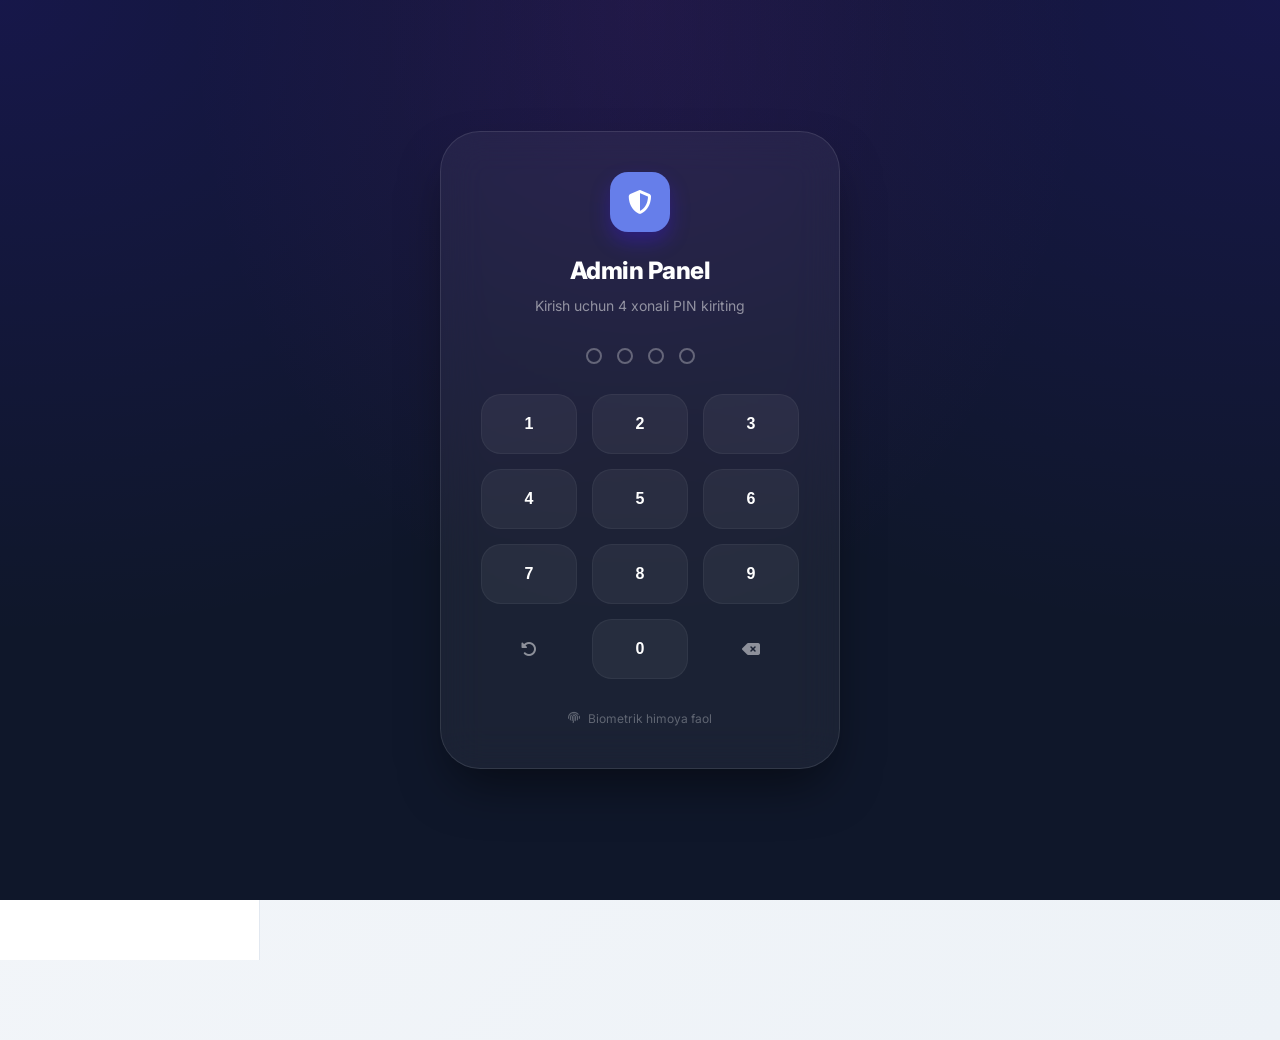
==== commit d445bf3f: "V2 app" ====
--- a/admin.html
+++ b/admin.html
@@ -8,113 +8,45 @@
     <link href="https://fonts.googleapis.com/css2?family=Inter:wght@400;500;600;700;800&display=swap" rel="stylesheet">
     <link rel="stylesheet" href="css/base.css">
     <link rel="stylesheet" href="css/main.css">
+    <link rel="stylesheet" href="css/admin_custom.css">
     <style>
-        /* =================== ADMIN LAYOUT =================== */
-        :root {
-            --sidebar-width: 260px;
-        }
-
-        .admin-grid {
-            display: grid;
-            grid-template-columns: var(--sidebar-width) 1fr;
-            min-height: 100vh;
-        }
-
-        .sidebar {
+        .admin-card {
             background: var(--white);
-            border-right: 2px solid var(--border);
             padding: 20px;
-            position: sticky;
-            top: 0;
-            height: 100vh;
-            transition: left 0.3s;
-            z-index: 1001;
-            overflow-y: auto;
-        }
-
-        .sidebar-nav {
-            display: flex;
-            flex-direction: column;
-            gap: 10px;
-            margin-top: 30px;
-        }
-
-        .sidebar-item {
-            padding: 12px 15px;
-            border-radius: 12px;
+            border-radius: 20px;
+            box-shadow: var(--shadow);
+            margin-bottom: 20px;
+        }
+
+        .btn-primary {
+            background: linear-gradient(135deg, var(--primary), var(--primary-dark));
+            color: white;
+            border: none;
+            padding: 14px 20px;
+            border-radius: 14px;
+            font-weight: 700;
             cursor: pointer;
-            font-weight: 600;
-            display: flex;
-            align-items: center;
-            gap: 10px;
-            transition: 0.3s;
-            color: var(--dark-secondary);
-        }
-
-        .sidebar-item:hover { background: var(--light-secondary); color: var(--primary); }
-        .sidebar-item.active { background: var(--primary); color: white; }
-
-        /* =================== MOBILE HEADER =================== */
-        .mobile-header {
-            display: none;
-            position: sticky;
-            top: 0;
-            background: var(--white);
-            padding: 15px 20px;
-            border-bottom: 2px solid var(--border);
-            z-index: 1000;
-            align-items: center;
-            justify-content: space-between;
-            box-shadow: var(--shadow);
-        }
-
-        .menu-toggle {
-            font-size: 24px;
-            color: var(--primary);
-            cursor: pointer;
-            width: 40px;
-            height: 40px;
-            display: flex;
+            transition: all 0.2s;
+            display: inline-flex;
             align-items: center;
             justify-content: center;
-            border-radius: 10px;
-            background: var(--light-secondary);
-        }
-
-        .sidebar-overlay {
-            display: none;
-            position: fixed;
-            inset: 0;
-            background: rgba(0,0,0,0.5);
-            backdrop-filter: blur(4px);
-            z-index: 1000;
-        }
-
-        .sidebar-overlay.show { display: block; }
-
-        /* =================== ADMIN CONTENT =================== */
-        .admin-content {
-            padding: 30px;
-            background: var(--bg);
+            gap: 8px;
+        }
+
+        .btn-primary:hover {
+            transform: translateY(-2px);
+            box-shadow: 0 4px 12px rgba(102, 126, 234, 0.3);
+        }
+
+        .form-field {
             width: 100%;
-            max-width: 1400px;
-            margin: 0 auto;
-            min-width: 0;
-        }
-
-        .page-title {
-            font-size: 28px;
-            font-weight: 800;
-            margin-bottom: 25px;
-            color: var(--dark);
-        }
-
-        /* =================== STAT GRID =================== */
-        .stat-grid {
-            display: grid;
-            grid-template-columns: repeat(4, 1fr);
-            gap: 20px;
-            margin-bottom: 30px;
+            padding: 12px 16px;
+            border: 2px solid var(--border);
+            border-radius: 14px;
+            font-size: 15px;
+            margin-bottom: 12px;
+            outline: none;
+            transition: border 0.2s;
         }
 
         .stat-card {
@@ -574,6 +506,7 @@
 
             /* Cells without data-label (action column) — right-aligned */
             .data-table.responsive-table td:not([data-label]) {
+                display: flex !important;
                 justify-content: flex-end;
                 border-bottom: none;
             }
@@ -1005,15 +938,15 @@
                         <h3 style="margin-bottom:15px; color:var(--primary);"><i class="fas fa-globe"></i> Umumiy sozlamalar</h3>
                         <label>Asosiy narx (1 m² uchun)</label>
                         <input type="number" id="global-price" value="20000" style="margin-bottom:15px; padding:12px; width:100%; border-radius:10px; border:1px solid var(--border);">
-                        <button class="btn-save" style="width:100%;" onclick="savePrice()">Asosiy narxni saqlash</button>
+                        <button class="btn-primary" style="width:100%;" onclick="savePrice()">Asosiy narxni saqlash</button>
                     </div>
                     
                     <div class="form-group" style="background:var(--white); padding:25px; border-radius:20px; box-shadow:var(--shadow);">
                         <h3 style="margin-bottom:15px; color:var(--secondary);"><i class="fas fa-plus-circle"></i> Yangi mahsulot qo'shish</h3>
                         <div style="display:grid; gap:12px;">
                             <div style="display:grid; grid-template-columns: 80px 1fr; gap:10px;">
-                                <input type="text" id="new-p-emoji" placeholder="Emoji" style="padding:10px; border-radius:10px; border:1px solid var(--border); font-size: 20px; text-align: center;">
-                                <input type="text" id="new-p-name" placeholder="Mahsulot nomi" style="padding:10px; border-radius:10px; border:1px solid var(--border);">
+                                <input type="text" id="new-p-emoji" placeholder="Emoji" class="form-field" style="font-size: 20px; text-align: center;">
+                                <input type="text" id="new-p-name" placeholder="Mahsulot nomi" class="form-field">
                             </div>
                             
                             <div style="padding:15px; background:var(--bg); border-radius:12px;">
@@ -1024,15 +957,15 @@
                                 <div id="fixed-prices-input" style="display:grid; grid-template-columns: 1fr 1fr 1fr; gap:8px; display:none;">
                                     <div>
                                         <small style="color:var(--gray);">Kichik</small>
-                                        <input type="number" id="new-p-s" placeholder="Narx" style="padding:8px; width:100%; border-radius:8px; border:1px solid var(--border);">
+                                        <input type="number" id="new-p-s" placeholder="Narx" class="form-field">
                                     </div>
                                     <div>
                                         <small style="color:var(--gray);">O'rtacha</small>
-                                        <input type="number" id="new-p-m" placeholder="Narx" style="padding:8px; width:100%; border-radius:8px; border:1px solid var(--border);">
+                                        <input type="number" id="new-p-m" placeholder="Narx" class="form-field">
                                     </div>
                                     <div>
                                         <small style="color:var(--gray);">Katta</small>
-                                        <input type="number" id="new-p-l" placeholder="Narx" style="padding:8px; width:100%; border-radius:8px; border:1px solid var(--border);">
+                                        <input type="number" id="new-p-l" placeholder="Narx" class="form-field">
                                     </div>
                                 </div>
                             </div>
--- a/css/main.css
+++ b/css/main.css
@@ -7,32 +7,51 @@
 }
 
 :root {
+    /* Colors */
     --primary: #667eea;
-    --primary-light: #8b9ef5;
     --primary-dark: #5a67d8;
     --secondary: #764ba2;
-    --secondary-light: #9b6bc2;
     --success: #4caf50;
-    --success-light: #81c784;
-    --warning: #ff9800;
-    --warning-light: #ffb74d;
     --danger: #f44336;
-    --danger-light: #ef5350;
-    --info: #2196f3;
-    --info-light: #64b5f6;
     --dark: #1a202c;
-    --dark-secondary: #2d3748;
-    --light: #f7fafc;
-    --light-secondary: #edf2f7;
     --gray: #a0aec0;
-    --gray-light: #cbd5e0;
     --border: #e2e8f0;
     --bg: #f5f7fa;
     --white: #ffffff;
-    --shadow: 0 2px 8px rgba(0,0,0,0.08);
-    --shadow-md: 0 4px 12px rgba(0,0,0,0.12);
-    --shadow-lg: 0 8px 20px rgba(0,0,0,0.15);
-}
+    
+    /* Responsive Spacing & Layout */
+    --padding-mobile: 16px;
+    --padding-desktop: 24px;
+    --radius-sm: 12px;
+    --radius-md: 16px;
+    --radius-lg: 20px;
+    --shadow: 0 4px 6px -1px rgba(0, 0, 0, 0.1), 0 2px 4px -1px rgba(0, 0, 0, 0.06);
+}
+
+/* Base Responsive Container */
+.container {
+    width: 100%;
+    margin: 0 auto;
+    padding-left: var(--padding-mobile);
+    padding-right: var(--padding-mobile);
+}
+
+@media (min-width: 1024px) {
+    .container {
+        max-width: 1200px;
+        padding-left: var(--padding-desktop);
+        padding-right: var(--padding-desktop);
+    }
+}
+
+/* Utilities */
+.card {
+    background: var(--white);
+    border-radius: var(--radius-md);
+    padding: var(--padding-mobile);
+    box-shadow: var(--shadow);
+}
+
 
 html {
     scroll-behavior: smooth;
@@ -1998,12 +2017,3 @@
         transform: translateY(0);
     }
 }
-
-@keyframes fadeOutAnimation {
-    from {
-        opacity: 1;
-    }
-    to {
-        opacity: 0;
-    }
-}
--- a/css/admin_custom.css
+++ b/css/admin_custom.css
@@ -0,0 +1,117 @@
+/* Admin Panel Hybrid Layout */
+:root {
+    --sidebar-width: 260px;
+}
+
+/* Base Layout */
+.admin-grid {
+    display: grid;
+    grid-template-columns: var(--sidebar-width) 1fr;
+    min-height: 100vh;
+}
+
+/* Mobile Sidebar Drawer */
+.sidebar {
+    background: var(--white);
+    border-right: 1px solid var(--border);
+    padding: 20px;
+    position: fixed;
+    top: 0;
+    left: -260px;
+    height: 100vh;
+    width: var(--sidebar-width);
+    transition: left 0.3s cubic-bezier(0.4, 0, 0.2, 1);
+    z-index: 1100;
+}
+
+.sidebar.show { left: 0; }
+
+@media (min-width: 901px) {
+    .sidebar {
+        position: sticky;
+        left: 0;
+    }
+}
+
+.sidebar-nav {
+    display: flex;
+    flex-direction: column;
+    gap: 10px;
+    margin-top: 30px;
+}
+
+.sidebar-item {
+    padding: 14px 16px;
+    border-radius: 14px;
+    cursor: pointer;
+    font-weight: 600;
+    display: flex;
+    align-items: center;
+    gap: 12px;
+    transition: all 0.2s;
+    color: var(--dark);
+}
+
+.sidebar-item:hover { background: var(--bg); color: var(--primary); }
+.sidebar-item.active { background: var(--primary); color: white; }
+
+/* Dashboard Content */
+.admin-content {
+    padding: 20px;
+    max-width: 1400px;
+    margin: 0 auto;
+    width: 100%;
+}
+
+@media (min-width: 1024px) {
+    .admin-content { padding: 40px; }
+}
+
+.stat-grid {
+    display: grid;
+    grid-template-columns: repeat(auto-fit, minmax(200px, 1fr));
+    gap: 20px;
+    margin-bottom: 30px;
+}
+
+/* Responsive Table Styling */
+.data-table {
+    width: 100%;
+    border-collapse: collapse;
+}
+
+@media (max-width: 768px) {
+    .data-table thead {
+        display: none;
+    }
+    .data-table, .data-table tbody, .data-table tr, .data-table td {
+        display: block;
+        width: 100%;
+    }
+    .data-table tr {
+        background: var(--white);
+        margin-bottom: 15px;
+        padding: 15px;
+        border-radius: 16px;
+        box-shadow: var(--shadow);
+        border: 1px solid var(--border);
+    }
+    .data-table td {
+        display: flex;
+        justify-content: space-between;
+        align-items: center;
+        padding: 8px 0;
+        border-bottom: 1px solid var(--bg);
+    }
+    .data-table td:last-child {
+        border-bottom: none;
+        margin-top: 10px;
+    }
+    .data-table td::before {
+        content: attr(data-label);
+        font-weight: 700;
+        color: var(--gray);
+        font-size: 12px;
+    }
+}
+
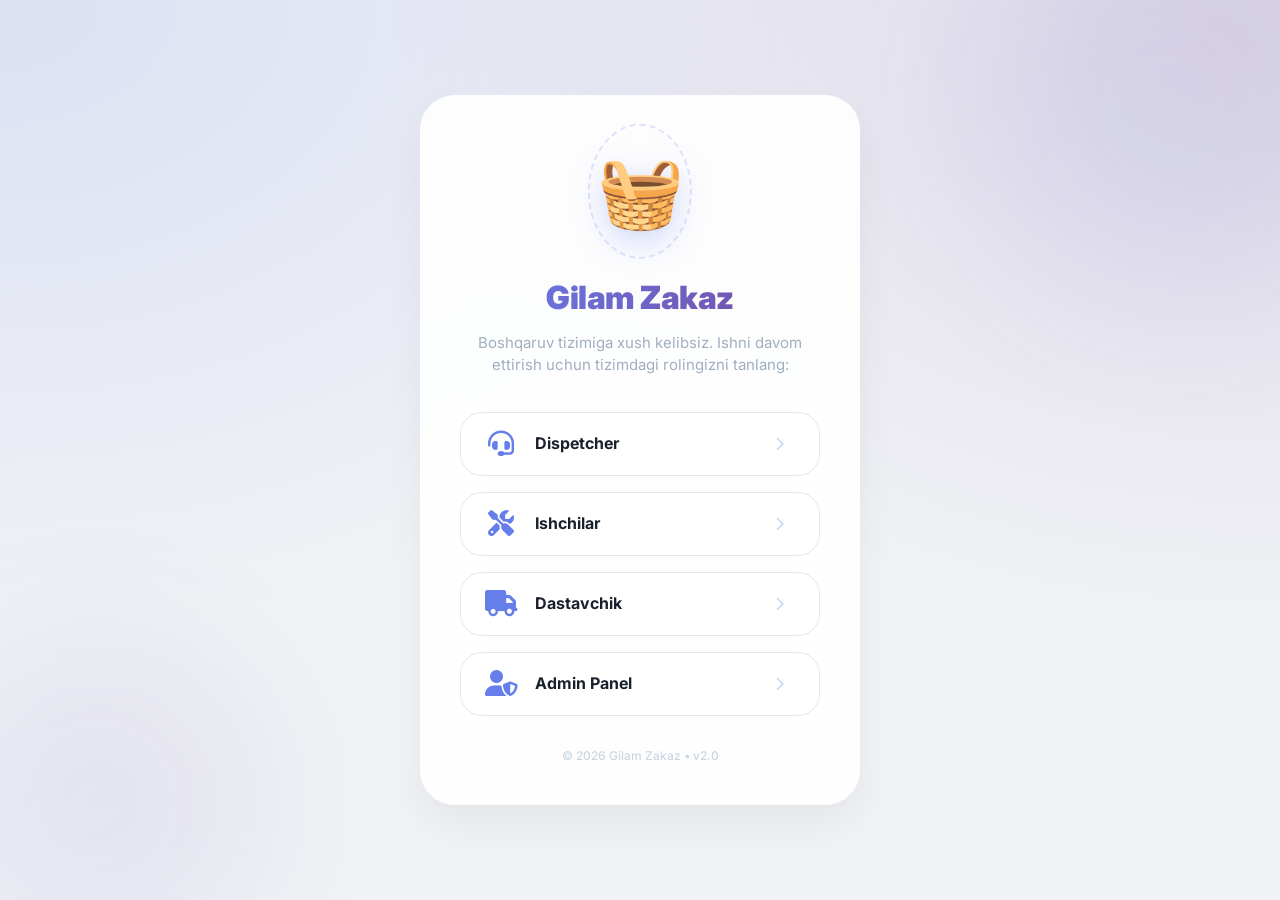
==== commit bc55ada2: "Update admin.html" ====
--- a/admin.html
+++ b/admin.html
@@ -3,1114 +3,234 @@
 <head>
     <meta charset="UTF-8">
     <meta name="viewport" content="width=device-width, initial-scale=1.0">
-    <title>Admin Panel | Gilam Zakaz</title>
+    <title>Gilam Zakaz | Kirish</title>
     <link rel="stylesheet" href="https://cdnjs.cloudflare.com/ajax/libs/font-awesome/6.4.0/css/all.min.css">
     <link href="https://fonts.googleapis.com/css2?family=Inter:wght@400;500;600;700;800&display=swap" rel="stylesheet">
     <link rel="stylesheet" href="css/base.css">
-    <link rel="stylesheet" href="css/main.css">
-    <link rel="stylesheet" href="css/admin_custom.css">
     <style>
-        .admin-card {
-            background: var(--white);
-            padding: 20px;
-            border-radius: 20px;
-            box-shadow: var(--shadow);
-            margin-bottom: 20px;
-        }
-
-        .btn-primary {
-            background: linear-gradient(135deg, var(--primary), var(--primary-dark));
-            color: white;
-            border: none;
-            padding: 14px 20px;
-            border-radius: 14px;
-            font-weight: 700;
-            cursor: pointer;
-            transition: all 0.2s;
-            display: inline-flex;
-            align-items: center;
-            justify-content: center;
-            gap: 8px;
-        }
-
-        .btn-primary:hover {
-            transform: translateY(-2px);
-            box-shadow: 0 4px 12px rgba(102, 126, 234, 0.3);
-        }
-
-        .form-field {
-            width: 100%;
-            padding: 12px 16px;
-            border: 2px solid var(--border);
-            border-radius: 14px;
-            font-size: 15px;
-            margin-bottom: 12px;
-            outline: none;
-            transition: border 0.2s;
-        }
-
-        .stat-card {
-            background: var(--white);
-            padding: 20px;
-            border-radius: 18px;
-            box-shadow: var(--shadow);
-            border: 1px solid var(--border);
-            transition: 0.3s;
-        }
-
-        .stat-card:hover { transform: translateY(-5px); box-shadow: var(--shadow-lg); border-color: var(--primary); }
-        .stat-label { font-size: 14px; color: var(--gray); font-weight: 600; margin-bottom: 8px; }
-        .stat-value { font-size: 24px; font-weight: 800; color: var(--dark); }
-
-        /* =================== TABLE =================== */
-        .data-table {
-            width: 100%;
-            border-collapse: collapse;
-        }
-
-        .data-table th,
-        .data-table td {
-            padding: 15px;
-            text-align: left;
-            border-bottom: 1px solid var(--border);
-        }
-
-        .data-table th {
-            background: var(--light-secondary);
-            font-weight: 700;
-            color: var(--gray);
-            font-size: 13px;
-            text-transform: uppercase;
-            letter-spacing: 0.5px;
-            white-space: nowrap;
-        }
-
-        .table-container {
-            border-radius: 20px;
-            background: var(--white);
-            box-shadow: var(--shadow);
-            overflow-x: auto;
-            margin-bottom: 25px;
-            border: 1px solid var(--border);
-            -webkit-overflow-scrolling: touch;
-        }
-
-        /* =================== FILTER CARD =================== */
-        .filter-card {
-            background: var(--white);
-            padding: 20px;
-            border-radius: 20px;
-            box-shadow: var(--shadow);
-            margin-bottom: 25px;
-            display: flex;
-            flex-direction: column;
-            gap: 12px;
-        }
-
-        .filter-search {
-            width: 100%;
-            margin: 0;
-        }
-
-        .filter-controls {
-            display: flex;
-            flex-wrap: wrap;
-            gap: 10px;
-            width: 100%;
-        }
-
-        .filter-select {
-            flex: 1 1 calc(33% - 8px);
-            min-width: 140px;
-            padding: 12px 14px;
-            border-radius: 15px;
-            border: 2px solid var(--bg);
-            outline: none;
-            font-weight: 600;
-            font-size: 14px;
-            cursor: pointer;
-            background: var(--bg);
-            color: var(--dark);
-            font-family: inherit;
-            transition: border-color 0.2s;
-            box-sizing: border-box;
-        }
-
-        .filter-select:focus {
-            border-color: var(--primary);
-            background: var(--white);
-        }
-
-        .filter-reset-btn {
-            flex: 0 0 auto;
-            padding: 0 20px;
-            height: 48px;
-            background: var(--bg);
-            border: none;
-            border-radius: 15px;
-            color: var(--gray);
-            cursor: pointer;
-            font-weight: 700;
-            font-size: 16px;
-            transition: 0.2s;
+        :root {
+            --glass-bg: rgba(255, 255, 255, 0.9);
+            --glass-border: rgba(255, 255, 255, 0.2);
+        }
+        
+        body {
             display: flex;
             align-items: center;
             justify-content: center;
-        }
-
-        .filter-reset-btn:hover { background: var(--light-secondary); color: var(--primary); }
-
-        /* =================== SEARCH BOX =================== */
-        .search-box {
+            padding: 40px 20px;
+            background: #f0f2f5;
+            background-image: 
+                radial-gradient(at 0% 0%, rgba(102, 126, 234, 0.15) 0px, transparent 50%),
+                radial-gradient(at 100% 0%, rgba(118, 75, 162, 0.15) 0px, transparent 50%);
+            min-height: 100vh;
+            overflow-y: auto;
+            -webkit-overflow-scrolling: touch;
+        }
+
+        /* Orqa fondagi animatsiya elementlari */
+        .bg-shapes {
+            position: fixed;
+            top: 0; left: 0; width: 100%; height: 100%;
+            z-index: -1;
+            overflow: hidden;
+        }
+        .shape {
+            position: absolute;
+            background: linear-gradient(45deg, var(--primary), var(--secondary));
+            filter: blur(80px);
+            opacity: 0.1;
+            border-radius: 50%;
+            animation: move 20s infinite alternate;
+        }
+        .shape-1 { width: 400px; height: 400px; top: -100px; right: -100px; }
+        .shape-2 { width: 300px; height: 300px; bottom: -50px; left: -50px; animation-delay: -5s; }
+
+        @keyframes move {
+            0% { transform: translate(0, 0) scale(1); }
+            100% { transform: translate(50px, 100px) scale(1.2); }
+        }
+
+        .entry-container {
+            background: var(--glass-bg);
+            backdrop-filter: blur(20px);
+            -webkit-backdrop-filter: blur(20px);
+            padding: 40px;
+            border-radius: 35px;
+            width: 100%;
+            max-width: 440px;
+            text-align: center;
+            box-shadow: 
+                0 20px 40px rgba(0,0,0,0.05),
+                inset 0 0 0 1px var(--glass-border);
+            animation: fadeIn 0.8s cubic-bezier(0.22, 1, 0.36, 1);
+        }
+
+        @keyframes fadeIn {
+            from { opacity: 0; transform: translateY(30px); }
+            to { opacity: 1; transform: translateY(0); }
+        }
+
+        .logo-wrapper {
             position: relative;
+            display: inline-block;
+            margin-bottom: 25px;
+        }
+        .logo-icon {
+            font-size: 70px;
+            filter: drop-shadow(0 10px 15px rgba(102, 126, 234, 0.3));
+            animation: float 4s ease-in-out infinite;
+        }
+        .logo-ring {
+            position: absolute;
+            top: 50%; left: 50%;
+            transform: translate(-50%, -50%);
+            width: 120%; height: 120%;
+            border: 2px dashed var(--primary);
+            border-radius: 50%;
+            opacity: 0.2;
+            animation: rotate 15s linear infinite;
+        }
+
+        @keyframes float {
+            0%, 100% { transform: translateY(0); }
+            50% { transform: translateY(-10px); }
+        }
+        @keyframes rotate {
+            from { transform: translate(-50%, -50%) rotate(0deg); }
+            to { transform: translate(-50%, -50%) rotate(360deg); }
+        }
+
+        h1 { 
+            margin-bottom: 8px; 
+            font-size: 32px;
+            font-weight: 900; 
+            background: linear-gradient(to right, var(--primary), var(--secondary));
+            -webkit-background-clip: text;
+            -webkit-text-fill-color: transparent;
+            letter-spacing: -0.5px;
+        }
+        p { 
+            color: var(--gray); 
+            margin-bottom: 35px; 
+            font-size: 15px; 
+            line-height: 1.5;
+            padding: 0 10px;
+        }
+
+        .role-buttons {
+            display: grid;
+            gap: 16px;
+        }
+        .role-btn {
             display: flex;
             align-items: center;
-            background: var(--bg);
-            border-radius: 15px;
-            padding: 0 15px;
-            border: 2px solid transparent;
-            transition: all 0.3s;
-        }
-
-        .search-box:focus-within {
-            border-color: var(--primary);
+            gap: 18px;
+            padding: 18px 24px;
             background: var(--white);
-            box-shadow: 0 0 0 4px rgba(102, 126, 234, 0.1);
-        }
-
-        .search-box i { color: var(--gray); margin-right: 10px; font-size: 16px; }
-
-        .search-box input {
-            flex: 1;
-            border: none;
-            outline: none;
-            background: transparent;
-            padding: 12px 0;
-            font-size: 15px;
+            border: 1px solid var(--border);
+            border-radius: 22px;
+            text-decoration: none;
+            color: var(--dark);
+            font-weight: 700;
+            transition: all 0.4s cubic-bezier(0.25, 0.46, 0.45, 0.94);
+            position: relative;
+            overflow: hidden;
+        }
+
+        .role-btn::after {
+            content: '';
+            position: absolute;
+            top: 0; left: 0; width: 100%; height: 100%;
+            background: linear-gradient(to right, var(--primary), var(--secondary));
+            opacity: 0;
+            transition: opacity 0.4s;
+            z-index: 1;
+        }
+
+        .role-btn:hover {
+            transform: scale(1.02);
+            border-color: transparent;
+            box-shadow: 0 10px 25px rgba(102, 126, 234, 0.15);
+            color: white;
+        }
+        .role-btn:hover::after { opacity: 1; }
+
+        .role-btn i { 
+            font-size: 26px; 
+            color: var(--primary); 
+            width: 32px;
+            transition: all 0.4s;
+            z-index: 2;
+        }
+        .role-btn span { z-index: 2; font-size: 16px; }
+        .role-btn .arrow { 
+            margin-left: auto; 
+            font-size: 14px; 
+            opacity: 0.3; 
+            transition: all 0.4s;
+            z-index: 2;
+        }
+
+        .role-btn:hover i, .role-btn:hover .arrow { color: white; opacity: 1; }
+        .role-btn:hover .arrow { transform: translateX(5px); }
+
+        .footer-note {
+            margin-top: 30px;
+            font-size: 12px;
+            color: var(--gray-light);
             font-weight: 500;
-            color: var(--dark);
-        }
-
-        .search-box input::placeholder { color: var(--gray); }
-
-        /* =================== BUTTON ACTION =================== */
-        .btn-action {
-            width: 40px;
-            height: 40px;
-            border-radius: 10px;
-            display: flex;
-            align-items: center;
-            justify-content: center;
-            border: none;
-            cursor: pointer;
-            transition: 0.2s;
-        }
-
-        .btn-action:active { transform: scale(0.9); }
-
-        /* =================== MODAL =================== */
-        .modal-overlay {
-            position: fixed;
-            inset: 0;
-            background: rgba(0,0,0,0.5);
-            display: none;
-            align-items: center;
-            justify-content: center;
-            z-index: 2000;
-            backdrop-filter: blur(5px);
-            padding: 16px;
-        }
-
-        .modal-overlay.show { display: flex; }
-
-        .modal-card {
-            background: var(--white);
-            width: 90%;
-            max-width: 600px;
-            max-height: 90vh;
-            border-radius: 25px;
-            overflow-y: auto;
-            padding: 25px;
-            position: relative;
-            box-shadow: 0 20px 40px rgba(0,0,0,0.2);
-        }
-
-        .modal-close {
-            position: absolute;
-            top: 20px;
-            right: 20px;
-            width: 40px;
-            height: 40px;
-            border-radius: 50%;
-            background: var(--bg);
-            display: flex;
-            align-items: center;
-            justify-content: center;
-            cursor: pointer;
-            border: none;
-            font-size: 18px;
-        }
-
-        /* =================== LOGIN OVERLAY =================== */
-        #loginOverlay {
-            position: fixed;
-            inset: 0;
-            background: #0f172a;
-            background-image:
-                radial-gradient(at 0% 0%, rgba(67, 24, 255, 0.15) 0, transparent 50%),
-                radial-gradient(at 50% 0%, rgba(156, 39, 176, 0.1) 0, transparent 50%),
-                radial-gradient(at 100% 0%, rgba(67, 24, 255, 0.15) 0, transparent 50%);
-            z-index: 10000;
-            display: flex;
-            align-items: center;
-            justify-content: center;
-            font-family: 'Inter', sans-serif;
-        }
-
-        .login-card {
-            background: rgba(255,255,255,0.05);
-            backdrop-filter: blur(20px);
-            border: 1px solid rgba(255,255,255,0.1);
-            padding: 40px;
-            border-radius: 40px;
-            width: 100%;
-            max-width: 400px;
-            text-align: center;
-            color: white;
-            box-shadow: 0 25px 50px -12px rgba(0,0,0,0.5);
-            animation: cardAppear 0.6s cubic-bezier(0.16, 1, 0.3, 1);
-        }
-
-        @keyframes cardAppear {
-            from { opacity: 0; transform: translateY(20px) scale(0.95); }
-            to   { opacity: 1; transform: translateY(0) scale(1); }
-        }
-
-        .pin-dots { display: flex; justify-content: center; gap: 15px; margin: 30px 0; }
-
-        .dot {
-            width: 16px;
-            height: 16px;
-            border-radius: 50%;
-            border: 2px solid rgba(255,255,255,0.3);
-            transition: 0.3s;
-        }
-
-        .dot.active {
-            background: var(--primary);
-            border-color: var(--primary);
-            box-shadow: 0 0 15px var(--primary);
-            transform: scale(1.2);
-        }
-
-        .numpad {
-            display: grid;
-            grid-template-columns: repeat(3, 1fr);
-            gap: 15px;
-            margin-top: 20px;
-        }
-
-        .num-btn {
-            background: rgba(255,255,255,0.05);
-            border: 1px solid rgba(255,255,255,0.05);
-            color: white;
-            font-size: 24px;
-            font-weight: 600;
-            padding: 20px 0;
-            border-radius: 20px;
-            cursor: pointer;
-            transition: 0.2s;
-            display: flex;
-            align-items: center;
-            justify-content: center;
-        }
-
-        .num-btn:hover { background: rgba(255,255,255,0.1); transform: translateY(-2px); }
-        .num-btn:active { transform: scale(0.9); background: var(--primary); }
-        .num-btn.special { background: transparent; border: none; font-size: 18px; color: rgba(255,255,255,0.5); }
-        .num-btn.special:hover { color: white; }
-
-        #admin-pass:focus { border-color: var(--primary) !important; box-shadow: 0 0 0 4px rgba(67, 24, 255, 0.1); }
-
-        .error-shake { animation: shake 0.4s; }
-
-        @keyframes shake {
-            0%, 100% { transform: translateX(0); }
-            25%       { transform: translateX(-10px); }
-            75%       { transform: translateX(10px); }
-        }
-
-        /* =================== CUSTOM SCROLLBAR =================== */
-        ::-webkit-scrollbar { width: 8px; height: 8px; }
-        ::-webkit-scrollbar-track { background: var(--bg); }
-        ::-webkit-scrollbar-thumb { background: var(--gray-light); border-radius: 10px; }
-        ::-webkit-scrollbar-thumb:hover { background: var(--gray); }
-
-        /* ===========================================
-           RESPONSIVE — 900px (tablet & mobile)
-        =========================================== */
-        @media (max-width: 900px) {
-
-            /* --- Sidebar collapses to off-canvas drawer --- */
-            .admin-grid {
-                grid-template-columns: 1fr;
+        }
+
+        @media (max-width: 480px) {
+            .entry-container {
+                padding: 30px 20px;
+                border-radius: 30px;
             }
-
-            .sidebar {
-                position: fixed;
-                left: calc(-1 * var(--sidebar-width));
-                width: var(--sidebar-width);
-                height: 100vh;
-                box-shadow: 20px 0 50px rgba(0,0,0,0.1);
-            }
-
-            .sidebar.show { left: 0; }
-
-            #sidebarClose { display: flex !important; }
-
-            /* --- Mobile header becomes visible --- */
-            .mobile-header { display: flex; }
-
-            /* --- Content padding reduced --- */
-            .admin-content { padding: 20px; }
-
-            /* --- Dashboard stats row: 3 → 2 columns --- */
-            .dashboard-stats-row {
-                grid-template-columns: repeat(2, 1fr) !important;
-            }
-
-            /* --- Status stats: 4 → 2 columns --- */
-            .status-stats-grid {
-                grid-template-columns: repeat(2, 1fr) !important;
-            }
-
-            /* --- Prices grid: 2 → 1 column --- */
-            .prices-grid {
-                grid-template-columns: 1fr !important;
-                gap: 20px !important;
-            }
-        }
-
-        /* ===========================================
-           RESPONSIVE — 768px (mobile)
-        =========================================== */
-        @media (max-width: 768px) {
-
-            /* --- Content padding --- */
-            .admin-content { padding: 15px; }
-
-            /* --- Page title --- */
-            .page-title { font-size: 22px; margin-bottom: 20px; }
-
-            /* --- Stat grid: 4 → 2 columns --- */
-            .stat-grid { grid-template-columns: repeat(2, 1fr) !important; gap: 12px; }
-
-            /* --- Dashboard stats row: → 1 column --- */
-            .dashboard-stats-row {
-                grid-template-columns: 1fr !important;
-            }
-
-            /* --- Status stats: → 2 columns --- */
-            .status-stats-grid {
-                grid-template-columns: repeat(2, 1fr) !important;
-            }
-
-            /* --- Admin card padding --- */
-            .admin-card { padding: 15px !important; }
-
-            /* --- Filter section: stack vertically --- */
-            .filter-controls {
-                flex-direction: column !important;
-                gap: 8px !important;
-            }
-
-            .filter-select {
-                width: 100% !important;
-                min-width: 0 !important;
-                max-width: 100% !important;
-                flex: none !important;
-                box-sizing: border-box !important;
-            }
-
-            .filter-reset-btn {
-                width: 100% !important;
-                min-width: 0 !important;
-                flex: none !important;
-                padding: 12px !important;
-                box-sizing: border-box !important;
-            }
-
-            /* --- Search box full width --- */
-            .filter-search {
-                width: 100% !important;
-                min-width: 0 !important;
-                box-sizing: border-box !important;
-            }
-
-            /* --- Responsive table: rows become cards --- */
-            .data-table.responsive-table {
-                min-width: 0 !important;
-                width: 100% !important;
-            }
-
-            .data-table.responsive-table thead {
-                display: none;
-            }
-
-            .data-table.responsive-table,
-            .data-table.responsive-table tbody,
-            .data-table.responsive-table tr,
-            .data-table.responsive-table td {
-                display: block;
-                width: 100%;
-            }
-
-            .data-table.responsive-table tr {
-                margin-bottom: 14px;
-                border: 1px solid var(--border);
-                border-radius: 16px;
-                padding: 12px;
-                background: var(--white);
-                box-shadow: var(--shadow);
-            }
-
-            .data-table.responsive-table td {
-                display: flex;
-                justify-content: space-between;
-                align-items: center;
-                padding: 9px 0;
-                border: none;
-                border-bottom: 1px solid var(--border);
-                font-size: 14px;
-                text-align: right;
-            }
-
-            .data-table.responsive-table td:last-child {
-                border-bottom: none;
-                padding-top: 12px;
-                margin-top: 4px;
-            }
-
-            /* Label injected from data-label attribute */
-            .data-table.responsive-table td[data-label]::before {
-                content: attr(data-label);
-                font-weight: 700;
-                color: var(--gray);
-                font-size: 11px;
-                text-transform: uppercase;
-                letter-spacing: 0.5px;
-                flex-shrink: 0;
-                margin-right: 10px;
-                text-align: left;
-            }
-
-            /* Cells without data-label (action column) — right-aligned */
-            .data-table.responsive-table td:not([data-label]) {
-                display: flex !important;
-                justify-content: flex-end;
-                border-bottom: none;
-            }
-
-            /* --- Compact card: hide Telefon, Manzil, action buttons --- */
-            .data-table.responsive-table td[data-label="Telefon"],
-            .data-table.responsive-table td[data-label="Manzil"],
-            .data-table.responsive-table td:not([data-label]) {
-                display: none;
-            }
-
-            /* Remove border from last visible td */
-            .data-table.responsive-table td[data-label="Holat"] {
-                border-bottom: none;
-                padding-bottom: 4px;
-            }
-
-            /* "Tap for details" hint at bottom of each card */
-            .data-table.responsive-table tr::after {
-                content: "Batafsil uchun bosing  →";
-                display: block;
-                text-align: center;
-                font-size: 11px;
-                color: var(--gray);
-                padding-top: 8px;
-                margin-top: 6px;
-                border-top: 1px dashed var(--border);
-                letter-spacing: 0.3px;
-            }
-
-            /* Table container: no horizontal scroll needed in card mode */
-            .table-container {
-                overflow-x: visible;
-                background: transparent;
-                box-shadow: none;
-                border: none;
-                border-radius: 0;
-                padding: 0;
-            }
-
-            /* --- Modal responsive --- */
-            .modal-card {
-                width: 95% !important;
-                max-width: 100% !important;
-                padding: 20px !important;
-                border-radius: 20px !important;
-            }
-
-            .modal-info-grid {
-                grid-template-columns: 1fr !important;
-            }
-
-            /* --- Login card --- */
-            .login-card {
-                padding: 30px 20px !important;
-                max-width: 360px !important;
-                border-radius: 32px !important;
-            }
-
-            .login-card h2 { font-size: 22px !important; }
-            .login-card p  { font-size: 13px !important; }
-
-            .numpad { gap: 12px !important; }
-
-            .num-btn {
-                padding: 16px 0 !important;
-                font-size: 20px !important;
-            }
-        }
-
-        /* ===========================================
-           RESPONSIVE — 500px (small mobile)
-        =========================================== */
-        @media (max-width: 500px) {
-
-            /* --- Content --- */
-            .admin-content { padding: 12px; }
-
-            /* --- Page title --- */
-            .page-title { font-size: 20px; margin-bottom: 16px; }
-
-            /* --- Stat grid: → 1 column --- */
-            .stat-grid { grid-template-columns: 1fr !important; gap: 10px; }
-
-            .stat-card { padding: 15px; }
-            .stat-value { font-size: 20px; }
-            .stat-label { font-size: 13px; }
-
-            /* --- Sidebar width --- */
-            .sidebar { width: 240px; }
-            .sidebar-item { padding: 10px 12px; font-size: 14px; }
-
-            /* --- Status stats: → 1 column --- */
-            .status-stats-grid {
-                grid-template-columns: 1fr !important;
-                gap: 10px !important;
-            }
-
-            /* --- Mobile header --- */
-            .mobile-header { padding: 12px 15px !important; }
-            .menu-toggle  { width: 36px !important; height: 36px !important; font-size: 20px !important; }
-
-            /* --- Login card --- */
-            .login-card {
-                padding: 25px 15px !important;
-                max-width: 320px !important;
-                border-radius: 28px !important;
-            }
-
-            .login-card h2 { font-size: 20px !important; }
-            .login-card p  { font-size: 12px !important; }
-
-            .numpad { gap: 10px !important; }
-
-            .num-btn {
-                padding: 14px 0 !important;
-                font-size: 18px !important;
-                border-radius: 15px !important;
-            }
-
-            .pin-dots { gap: 12px !important; margin: 20px 0 !important; }
-            .dot { width: 14px !important; height: 14px !important; }
-        }
-
-        /* ===========================================
-           RESPONSIVE — 380px (very small)
-        =========================================== */
-        @media (max-width: 380px) {
-
-            .admin-content { padding: 10px; }
-            .stat-card { padding: 12px; }
-            .stat-value { font-size: 18px; }
-            .page-title { font-size: 18px; }
-
-            .login-card {
-                max-width: 280px !important;
-                padding: 20px 12px !important;
-            }
-
-            .numpad { gap: 8px !important; }
-
-            .num-btn {
-                padding: 12px 0 !important;
-                font-size: 16px !important;
-            }
+            h1 { font-size: 28px; }
+            .logo-icon { font-size: 60px; }
         }
     </style>
 </head>
 <body>
-    <div id="loginOverlay">
-        <div class="login-card" id="loginCard">
-            <div style="margin-bottom: 10px;">
-                <div style="width: 60px; height: 60px; background: var(--primary); border-radius: 18px; display: flex; align-items: center; justify-content: center; margin: 0 auto 20px; font-size: 24px; box-shadow: 0 10px 20px rgba(67, 24, 255, 0.3);">
-                    <i class="fas fa-shield-halved"></i>
-                </div>
-                <h2 style="font-size: 24px; font-weight: 800; letter-spacing: -0.5px;">Admin Panel</h2>
-                <p style="color: rgba(255,255,255,0.5); font-size: 14px; margin-top: 5px;">Kirish uchun 4 xonali PIN kiriting</p>
-            </div>
-
-            <div class="pin-dots">
-                <div class="dot" id="dot-0"></div>
-                <div class="dot" id="dot-1"></div>
-                <div class="dot" id="dot-2"></div>
-                <div class="dot" id="dot-3"></div>
-            </div>
-
-            <div class="numpad">
-                <button class="num-btn" onclick="pressNum(1)">1</button>
-                <button class="num-btn" onclick="pressNum(2)">2</button>
-                <button class="num-btn" onclick="pressNum(3)">3</button>
-                <button class="num-btn" onclick="pressNum(4)">4</button>
-                <button class="num-btn" onclick="pressNum(5)">5</button>
-                <button class="num-btn" onclick="pressNum(6)">6</button>
-                <button class="num-btn" onclick="pressNum(7)">7</button>
-                <button class="num-btn" onclick="pressNum(8)">8</button>
-                <button class="num-btn" onclick="pressNum(9)">9</button>
-                <button class="num-btn special" onclick="clearPin()"><i class="fas fa-rotate-left"></i></button>
-                <button class="num-btn" onclick="pressNum(0)">0</button>
-                <button class="num-btn special" onclick="backspacePin()"><i class="fas fa-backspace"></i></button>
-            </div>
-
-            <div style="margin-top: 30px; font-size: 12px; color: rgba(255,255,255,0.3); display: flex; align-items: center; justify-content: center; gap: 8px;">
-                <i class="fas fa-fingerprint"></i> Biometrik himoya faol
-            </div>
+    <div class="bg-shapes">
+        <div class="shape shape-1"></div>
+        <div class="shape shape-2"></div>
+    </div>
+
+    <div class="entry-container">
+        <div class="logo-wrapper">
+            <div class="logo-ring"></div>
+            <span class="logo-icon">🧺</span>
+        </div>
+        <h1>Gilam Zakaz</h1>
+        <p>Boshqaruv tizimiga xush kelibsiz. Ishni davom ettirish uchun tizimdagi rolingizni tanlang:</p>
+        
+        <div class="role-buttons">
+            <a href="dispatcher.html" class="role-btn">
+                <i class="fas fa-headset"></i>
+                <span>Dispetcher</span>
+                <i class="fas fa-chevron-right arrow"></i>
+            </a>
+            <a href="worker.html" class="role-btn">
+                <i class="fas fa-tools"></i>
+                <span>Ishchilar</span>
+                <i class="fas fa-chevron-right arrow"></i>
+            </a>
+            <a href="delivery.html" class="role-btn">
+                <i class="fas fa-truck"></i>
+                <span>Dastavchik</span>
+                <i class="fas fa-chevron-right arrow"></i>
+            </a>
+            <a href="admin.html" class="role-btn">
+                <i class="fas fa-user-shield"></i>
+                <span>Admin Panel</span>
+                <i class="fas fa-chevron-right arrow"></i>
+            </a>
+        </div>
+
+        <div class="footer-note">
+            © 2026 Gilam Zakaz • v2.0
         </div>
     </div>
-
-    <div id="sidebarOverlay" class="sidebar-overlay" onclick="toggleSidebar()"></div>
-
-    <div class="mobile-header">
-        <div style="font-size:20px; font-weight:800; color:var(--primary);">🧺 Admin</div>
-        <div class="menu-toggle" onclick="toggleSidebar()">
-            <i class="fas fa-bars"></i>
-        </div>
-    </div>
-
-    <div class="admin-grid">
-        <aside class="sidebar" id="sidebar">
-            <div style="display:flex; justify-content:space-between; align-items:center;">
-                <div style="font-size:24px; font-weight:800; color:var(--primary);">🧺 AdminPanel</div>
-                <div class="menu-toggle" style="display:none; background:none; font-size:20px;" id="sidebarClose" onclick="toggleSidebar()">
-                    <i class="fas fa-times"></i>
-                </div>
-            </div>
-            <nav class="sidebar-nav">
-                <div class="sidebar-item active" onclick="switchAdminTab('dashboard')"><i class="fas fa-chart-line"></i> Boshqaruv</div>
-                <div class="sidebar-item" onclick="switchAdminTab('orders')"><i class="fas fa-list"></i> Barcha buyurtmalar</div>
-                <div class="sidebar-item" onclick="switchAdminTab('products')"><i class="fas fa-boxes-stacked"></i> Mahsulotlar</div>
-                <div class="sidebar-item" onclick="switchAdminTab('prices')"><i class="fas fa-tag"></i> Narxlar sozlamasi</div>
-                <div class="sidebar-item" onclick="logoutAdmin()"><i class="fas fa-sign-out-alt"></i> Chiqish</div>
-            </nav>
-        </aside>
-
-        <main class="admin-content">
-            <!-- ===== DASHBOARD TAB ===== -->
-            <div id="dashboardTab" class="admin-tab">
-                <h1 class="page-title">Statistika</h1>
-                <div class="stat-grid">
-                    <div class="stat-card">
-                        <div class="stat-label">Bugun</div>
-                        <div class="stat-value" id="s-today">0 so'm</div>
-                    </div>
-                    <div class="stat-card">
-                        <div class="stat-label">Shu hafta</div>
-                        <div class="stat-value" id="s-week">0 so'm</div>
-                    </div>
-                    <div class="stat-card">
-                        <div class="stat-label">Shu oy</div>
-                        <div class="stat-value" id="s-month">0 so'm</div>
-                    </div>
-                    <div class="stat-card">
-                        <div class="stat-label">Jami buyurtmalar</div>
-                        <div class="stat-value" id="s-total">0</div>
-                    </div>
-                </div>
-
-                <div class="dashboard-stats-row" style="display:grid; grid-template-columns: repeat(3, 1fr); gap:20px; margin-bottom:30px;">
-                    <div class="admin-card" style="background:var(--white); padding:20px; border-radius:15px; box-shadow:var(--shadow);">
-                        <div style="font-weight:700; font-size:14px; color:var(--gray); margin-bottom:15px; display:flex; align-items:center; gap:8px;">
-                            <i class="fas fa-calendar-day" style="color:var(--warning);"></i> KUNLIK
-                        </div>
-                        <div style="display:grid; gap:10px; font-size:14px;">
-                            <div style="display:flex; justify-content:space-between; align-items:center; padding:8px 0; border-bottom:1px solid var(--border);">
-                                <span style="color:var(--gray);">Buyurtmalar soni:</span>
-                                <span style="font-weight:700;" id="daily-count">0</span>
-                            </div>
-                            <div style="display:flex; justify-content:space-between; align-items:center; padding:8px 0; border-bottom:1px solid var(--border);">
-                                <span style="color:var(--gray);">Jami summa:</span>
-                                <span style="font-weight:700;" id="daily-sum">0</span>
-                            </div>
-                            <div style="display:flex; justify-content:space-between; align-items:center; padding:8px 0;">
-                                <span style="color:var(--gray);">O'rtacha:</span>
-                                <span style="font-weight:700;" id="daily-avg">0</span>
-                            </div>
-                        </div>
-                    </div>
-
-                    <div class="admin-card" style="background:var(--white); padding:20px; border-radius:15px; box-shadow:var(--shadow);">
-                        <div style="font-weight:700; font-size:14px; color:var(--gray); margin-bottom:15px; display:flex; align-items:center; gap:8px;">
-                            <i class="fas fa-calendar-week" style="color:var(--info);"></i> HAFTALIK
-                        </div>
-                        <div style="display:grid; gap:10px; font-size:14px;">
-                            <div style="display:flex; justify-content:space-between; align-items:center; padding:8px 0; border-bottom:1px solid var(--border);">
-                                <span style="color:var(--gray);">Buyurtmalar soni:</span>
-                                <span style="font-weight:700;" id="weekly-count">0</span>
-                            </div>
-                            <div style="display:flex; justify-content:space-between; align-items:center; padding:8px 0; border-bottom:1px solid var(--border);">
-                                <span style="color:var(--gray);">Jami summa:</span>
-                                <span style="font-weight:700;" id="weekly-sum">0</span>
-                            </div>
-                            <div style="display:flex; justify-content:space-between; align-items:center; padding:8px 0;">
-                                <span style="color:var(--gray);">O'rtacha:</span>
-                                <span style="font-weight:700;" id="weekly-avg">0</span>
-                            </div>
-                        </div>
-                    </div>
-
-                    <div class="admin-card" style="background:var(--white); padding:20px; border-radius:15px; box-shadow:var(--shadow);">
-                        <div style="font-weight:700; font-size:14px; color:var(--gray); margin-bottom:15px; display:flex; align-items:center; gap:8px;">
-                            <i class="fas fa-calendar" style="color:var(--success);"></i> OYLIK
-                        </div>
-                        <div style="display:grid; gap:10px; font-size:14px;">
-                            <div style="display:flex; justify-content:space-between; align-items:center; padding:8px 0; border-bottom:1px solid var(--border);">
-                                <span style="color:var(--gray);">Buyurtmalar soni:</span>
-                                <span style="font-weight:700;" id="monthly-count">0</span>
-                            </div>
-                            <div style="display:flex; justify-content:space-between; align-items:center; padding:8px 0; border-bottom:1px solid var(--border);">
-                                <span style="color:var(--gray);">Jami summa:</span>
-                                <span style="font-weight:700;" id="monthly-sum">0</span>
-                            </div>
-                            <div style="display:flex; justify-content:space-between; align-items:center; padding:8px 0;">
-                                <span style="color:var(--gray);">O'rtacha:</span>
-                                <span style="font-weight:700;" id="monthly-avg">0</span>
-                            </div>
-                        </div>
-                    </div>
-                </div>
-
-                <div class="admin-card" style="background:var(--white); padding:20px; border-radius:15px; box-shadow:var(--shadow);">
-                    <div style="font-weight:700; font-size:14px; color:var(--gray); margin-bottom:15px;"><i class="fas fa-chart-pie"></i> BUYURTMA HOLATLARI</div>
-                    <div class="status-stats-grid" style="display:grid; grid-template-columns: repeat(4, 1fr); gap:15px;">
-                        <div style="text-align:center; padding:15px; background:var(--light-secondary); border-radius:12px;">
-                            <div style="font-size:24px; margin-bottom:5px;" id="status-new-emoji">⏳</div>
-                            <div style="font-size:13px; color:var(--gray); margin-bottom:8px;">Kutilmoqda</div>
-                            <div style="font-weight:700; font-size:18px; color:var(--warning);" id="status-new-count">0</div>
-                        </div>
-                        <div style="text-align:center; padding:15px; background:var(--light-secondary); border-radius:12px;">
-                            <div style="font-size:24px; margin-bottom:5px;" id="status-washing-emoji">🧼</div>
-                            <div style="font-size:13px; color:var(--gray); margin-bottom:8px;">Yuvilmoqda</div>
-                            <div style="font-weight:700; font-size:18px; color:var(--info);" id="status-washing-count">0</div>
-                        </div>
-                        <div style="text-align:center; padding:15px; background:var(--light-secondary); border-radius:12px;">
-                            <div style="font-size:24px; margin-bottom:5px;" id="status-ready-emoji">✅</div>
-                            <div style="font-size:13px; color:var(--gray); margin-bottom:8px;">Tayyor</div>
-                            <div style="font-weight:700; font-size:18px; color:var(--success);" id="status-ready-count">0</div>
-                        </div>
-                        <div style="text-align:center; padding:15px; background:var(--light-secondary); border-radius:12px;">
-                            <div style="font-size:24px; margin-bottom:5px;" id="status-done-emoji">🚚</div>
-                            <div style="font-size:13px; color:var(--gray); margin-bottom:8px;">Yetkazildi</div>
-                            <div style="font-weight:700; font-size:18px; color:var(--primary);" id="status-done-count">0</div>
-                        </div>
-                    </div>
-                </div>
-            </div>
-
-            <!-- ===== ORDERS TAB ===== -->
-            <div id="ordersTab" class="admin-tab" style="display:none;">
-                <h1 class="page-title">Barcha buyurtmalar</h1>
-                <div class="filter-card">
-                    <div class="search-box filter-search">
-                        <i class="fas fa-search"></i>
-                        <input type="text" id="admin-search-input" placeholder="Ism, telefon yoki ID..." oninput="applyAdminFilters()">
-                    </div>
-
-                    <div class="filter-controls">
-                        <select id="filter-status" class="filter-select" onchange="applyAdminFilters()">
-                            <option value="all">Barcha holatlar</option>
-                            <option value="new">Kutilmoqda (Yangi)</option>
-                            <option value="active">Faollashtirildi</option>
-                            <option value="ready_to_wash">Yuvishga tayyor</option>
-                            <option value="washing">Yuvilmoqda</option>
-                            <option value="packing">Upakovka</option>
-                            <option value="ready">Tayyor (Dastavkaga)</option>
-                            <option value="done">Yetkazildi</option>
-                        </select>
-
-                        <select id="filter-sort" class="filter-select" onchange="applyAdminFilters()">
-                            <option value="newest">🆕 Yangi birinchi</option>
-                            <option value="oldest">⌛ Eskilar birinchi</option>
-                            <option value="expensive">💰 Qimmatlari birinchi</option>
-                            <option value="cheap">📉 Arzonlari birinchi</option>
-                        </select>
-
-                        <select id="filter-date" class="filter-select" onchange="applyAdminFilters()">
-                            <option value="all">Barcha vaqtlar</option>
-                            <option value="today">Bugun</option>
-                            <option value="week">Shu hafta</option>
-                            <option value="month">Shu oy</option>
-                        </select>
-
-                        <button class="filter-reset-btn" onclick="resetAdminFilters()">
-                            <i class="fas fa-undo"></i>
-                        </button>
-                    </div>
-                </div>
-
-                <div class="table-container">
-                    <table class="data-table responsive-table">
-                        <thead>
-                            <tr>
-                                <th>#ID</th>
-                                <th>Mijoz</th>
-                                <th>Telefon</th>
-                                <th>Manzil</th>
-                                <th>Summa</th>
-                                <th>Holat</th>
-                                <th style="text-align:right;">Amal</th>
-                            </tr>
-                        </thead>
-                        <tbody id="adminOrdersBody"></tbody>
-                    </table>
-                </div>
-            </div>
-
-            <!-- ===== PRODUCTS TAB ===== -->
-            <div id="productsTab" class="admin-tab" style="display:none;">
-                <h1 class="page-title">Mahsulotlar statistikasi (30 kunlik)</h1>
-                <div class="stat-grid" id="product-stats-summary">
-                    <div class="stat-card">
-                        <div class="stat-label">Jami mahsulotlar</div>
-                        <div class="stat-value" id="p-total-count">0 ta</div>
-                    </div>
-                    <div class="stat-card">
-                        <div class="stat-label">Jami maydon</div>
-                        <div class="stat-value" id="p-total-area">0 m²</div>
-                    </div>
-                    <div class="stat-card">
-                        <div class="stat-label">Eng ko'p xizmat</div>
-                        <div class="stat-value" id="p-top-product" style="font-size:18px;">—</div>
-                    </div>
-                    <div class="stat-card">
-                        <div class="stat-label">Davr</div>
-                        <div class="stat-value" id="p-period" style="font-size:14px;">—</div>
-                    </div>
-                </div>
-
-                <div class="admin-card" style="background:var(--white); padding:25px; border-radius:20px; box-shadow:var(--shadow); overflow-x:auto;">
-                    <h3 style="margin-bottom:20px;"><i class="fas fa-ranking-star"></i> Mahsulotlar reytingi</h3>
-                    <table class="data-table responsive-table">
-                        <thead>
-                            <tr>
-                                <th>#</th>
-                                <th>Mahsulot</th>
-                                <th>Soni</th>
-                                <th>Maydoni (m²)</th>
-                                <th>Ulushi (%)</th>
-                            </tr>
-                        </thead>
-                        <tbody id="product-ranking-body"></tbody>
-                    </table>
-                </div>
-            </div>
-
-            <!-- ===== PRICES TAB ===== -->
-            <div id="pricesTab" class="admin-tab" style="display:none;">
-                <h1 class="page-title">Narxlar va Mahsulotlar</h1>
-                <div class="prices-grid" style="display:grid; grid-template-columns: 1fr 1fr; gap: 30px;">
-                    <div class="form-group" style="background:var(--white); padding:25px; border-radius:20px; box-shadow:var(--shadow);">
-                        <h3 style="margin-bottom:15px; color:var(--primary);"><i class="fas fa-globe"></i> Umumiy sozlamalar</h3>
-                        <label>Asosiy narx (1 m² uchun)</label>
-                        <input type="number" id="global-price" value="20000" style="margin-bottom:15px; padding:12px; width:100%; border-radius:10px; border:1px solid var(--border);">
-                        <button class="btn-primary" style="width:100%;" onclick="savePrice()">Asosiy narxni saqlash</button>
-                    </div>
-                    
-                    <div class="form-group" style="background:var(--white); padding:25px; border-radius:20px; box-shadow:var(--shadow);">
-                        <h3 style="margin-bottom:15px; color:var(--secondary);"><i class="fas fa-plus-circle"></i> Yangi mahsulot qo'shish</h3>
-                        <div style="display:grid; gap:12px;">
-                            <div style="display:grid; grid-template-columns: 80px 1fr; gap:10px;">
-                                <input type="text" id="new-p-emoji" placeholder="Emoji" class="form-field" style="font-size: 20px; text-align: center;">
-                                <input type="text" id="new-p-name" placeholder="Mahsulot nomi" class="form-field">
-                            </div>
-                            
-                            <div style="padding:15px; background:var(--bg); border-radius:12px;">
-                                <div style="display:flex; align-items:center; gap:10px; margin-bottom:10px;">
-                                    <input type="checkbox" id="check-fixed" style="width:18px; height:18px;">
-                                    <label for="check-fixed" style="font-weight:700; cursor:pointer;">O'lchamli narxlar (S, M, L)</label>
-                                </div>
-                                <div id="fixed-prices-input" style="display:grid; grid-template-columns: 1fr 1fr 1fr; gap:8px; display:none;">
-                                    <div>
-                                        <small style="color:var(--gray);">Kichik</small>
-                                        <input type="number" id="new-p-s" placeholder="Narx" class="form-field">
-                                    </div>
-                                    <div>
-                                        <small style="color:var(--gray);">O'rtacha</small>
-                                        <input type="number" id="new-p-m" placeholder="Narx" class="form-field">
-                                    </div>
-                                    <div>
-                                        <small style="color:var(--gray);">Katta</small>
-                                        <input type="number" id="new-p-l" placeholder="Narx" class="form-field">
-                                    </div>
-                                </div>
-                            </div>
-
-                            <div style="padding:15px; background:var(--bg); border-radius:12px;">
-                                <div style="display:flex; align-items:center; gap:10px; margin-bottom:10px;">
-                                    <input type="checkbox" id="check-sqm" style="width:18px; height:18px;">
-                                    <label for="check-sqm" style="font-weight:700; cursor:pointer;">Kvadrat metr (m²) bo'yicha</label>
-                                </div>
-                                <div id="sqm-price-input" style="display:none;">
-                                    <small style="color:var(--gray);">1 m² narxi</small>
-                                    <input type="number" id="new-p-sqm" placeholder="Narx" style="padding:8px; width:100%; border-radius:8px; border:1px solid var(--border);">
-                                </div>
-                            </div>
-
-                            <div style="padding:15px; background:var(--bg); border-radius:12px;">
-                                <div style="display:flex; align-items:center; gap:10px; margin-bottom:10px;">
-                                    <input type="checkbox" id="check-kg" style="width:18px; height:18px;">
-                                    <label for="check-kg" style="font-weight:700; cursor:pointer;">Kilogramm (KG) bo'yicha</label>
-                                </div>
-                                <div id="kg-price-input" style="display:none;">
-                                    <small style="color:var(--gray);">1 kg narxi</small>
-                                    <input type="number" id="new-p-kg" placeholder="Narx" style="padding:8px; width:100%; border-radius:8px; border:1px solid var(--border);">
-                                </div>
-                            </div>
-
-                            <div style="padding:15px; background:var(--bg); border-radius:12px;">
-                                <div style="display:flex; align-items:center; gap:10px; margin-bottom:10px;">
-                                    <input type="checkbox" id="check-meter" style="width:18px; height:18px;">
-                                    <label for="check-meter" style="font-weight:700; cursor:pointer;">Metr (m) bo'yicha</label>
-                                </div>
-                                <div id="meter-price-input" style="display:none;">
-                                    <small style="color:var(--gray);">1 m narxi</small>
-                                    <input type="number" id="new-p-meter" placeholder="Narx" style="padding:8px; width:100%; border-radius:8px; border:1px solid var(--border);">
-                                </div>
-                            </div>
-
-                            <button class="btn-save" style="background:var(--secondary); width:100%; height: 50px;" onclick="addNewProductType()">Katalogga qo'shish</button>
-                        </div>
-                    </div>
-                </div>
-
-                <div style="margin-top:30px; background:var(--white); padding:25px; border-radius:20px; box-shadow:var(--shadow);">
-                    <h3 style="margin-bottom:20px;"><i class="fas fa-boxes-stacked"></i> Mahsulotlar katalogi</h3>
-                    <div class="table-container">
-                        <table class="data-table responsive-table">
-                            <thead>
-                                <tr>
-                                    <th>Emoji</th>
-                                    <th>Nomi</th>
-                                    <th>O'lchamli (Kichik / O'rtacha / Katta)</th>
-                                    <th>Kv. Metr (1 m²)</th>
-                                    <th>KG (1 kg)</th>
-                                    <th>Metr (1 m)</th>
-                                    <th style="text-align:right;">Amal</th>
-                                </tr>
-                            </thead>
-                            <tbody id="product-catalog-body"></tbody>
-                        </table>
-                    </div>
-                </div>
-            </div>
-        </main>
-    </div>
-
-    <div id="toast" class="toast"></div>
-
-    <div id="orderModal" class="modal-overlay">
-        <div class="modal-card">
-            <button class="modal-close" onclick="closeOrderModal()">✕</button>
-            <div id="orderModalContent"></div>
-        </div>
-    </div>
-
-    <div id="productEditModal" class="modal-overlay">
-        <div class="modal-card">
-            <button class="modal-close" onclick="closeProductEditModal()">✕</button>
-            <h2 style="margin-bottom:20px;"><i class="fas fa-edit"></i> Mahsulotni tahrirlash</h2>
-            <div style="display:grid; gap:15px;">
-                <input type="hidden" id="edit-p-id">
-                <div style="display:grid; grid-template-columns: 80px 1fr; gap:10px;">
-                    <input type="text" id="edit-p-emoji" placeholder="Emoji" style="padding:12px; border-radius:12px; border:1px solid var(--border); font-size: 24px; text-align: center;">
-                    <input type="text" id="edit-p-name" placeholder="Mahsulot nomi" style="padding:12px; border-radius:12px; border:1px solid var(--border); font-weight:700;">
-                </div>
-                
-                <div style="padding:15px; background:var(--bg); border-radius:15px;">
-                    <div style="display:flex; align-items:center; gap:10px; margin-bottom:12px;">
-                        <input type="checkbox" id="edit-check-fixed" style="width:20px; height:20px;">
-                        <label for="edit-check-fixed" style="font-weight:700; cursor:pointer;">O'lchamli narxlar (S, M, L)</label>
-                    </div>
-                    <div id="edit-fixed-prices-input" style="display:grid; grid-template-columns: 1fr 1fr 1fr; gap:10px;">
-                        <div>
-                            <small style="color:var(--gray);">Kichik</small>
-                            <input type="number" id="edit-p-s" placeholder="Narx" style="padding:10px; width:100%; border-radius:10px; border:1px solid var(--border);">
-                        </div>
-                        <div>
-                            <small style="color:var(--gray);">O'rtacha</small>
-                            <input type="number" id="edit-p-m" placeholder="Narx" style="padding:10px; width:100%; border-radius:10px; border:1px solid var(--border);">
-                        </div>
-                        <div>
-                            <small style="color:var(--gray);">Katta</small>
-                            <input type="number" id="edit-p-l" placeholder="Narx" style="padding:10px; width:100%; border-radius:10px; border:1px solid var(--border);">
-                        </div>
-                    </div>
-                </div>
-
-                <div style="padding:15px; background:var(--bg); border-radius:15px;">
-                    <div style="display:flex; align-items:center; gap:10px; margin-bottom:12px;">
-                        <input type="checkbox" id="edit-check-sqm" style="width:20px; height:20px;">
-                        <label for="edit-check-sqm" style="font-weight:700; cursor:pointer;">Kvadrat metr (m²) bo'yicha</label>
-                    </div>
-                    <div id="edit-sqm-price-input">
-                        <small style="color:var(--gray);">1 m² narxi</small>
-                        <input type="number" id="edit-p-sqm" placeholder="Narx" style="padding:10px; width:100%; border-radius:10px; border:1px solid var(--border);">
-                    </div>
-                </div>
-
-                <div style="padding:15px; background:var(--bg); border-radius:15px;">
-                    <div style="display:flex; align-items:center; gap:10px; margin-bottom:12px;">
-                        <input type="checkbox" id="edit-check-kg" style="width:20px; height:20px;">
-                        <label for="edit-check-kg" style="font-weight:700; cursor:pointer;">Kilogramm (KG) bo'yicha</label>
-                    </div>
-                    <div id="edit-kg-price-input" style="display:none;">
-                        <small style="color:var(--gray);">1 kg narxi</small>
-                        <input type="number" id="edit-p-kg" placeholder="Narx" style="padding:10px; width:100%; border-radius:10px; border:1px solid var(--border);">
-                    </div>
-                </div>
-
-                <div style="padding:15px; background:var(--bg); border-radius:15px;">
-                    <div style="display:flex; align-items:center; gap:10px; margin-bottom:12px;">
-                        <input type="checkbox" id="edit-check-meter" style="width:20px; height:20px;">
-                        <label for="edit-check-meter" style="font-weight:700; cursor:pointer;">Metr (m) bo'yicha</label>
-                    </div>
-                    <div id="edit-meter-price-input" style="display:none;">
-                        <small style="color:var(--gray);">1 m narxi</small>
-                        <input type="number" id="edit-p-meter" placeholder="Narx" style="padding:10px; width:100%; border-radius:10px; border:1px solid var(--border);">
-                    </div>
-                </div>
-
-                <button class="btn-save" style="width:100%; height: 55px; font-size: 16px;" onclick="saveProductUpdate()">O'zgarishlarni saqlash</button>
-            </div>
-        </div>
-    </div>
-
-    <script src="js/common.js"></script>
-    <script src="js/admin.js"></script>
 </body>
 </html>
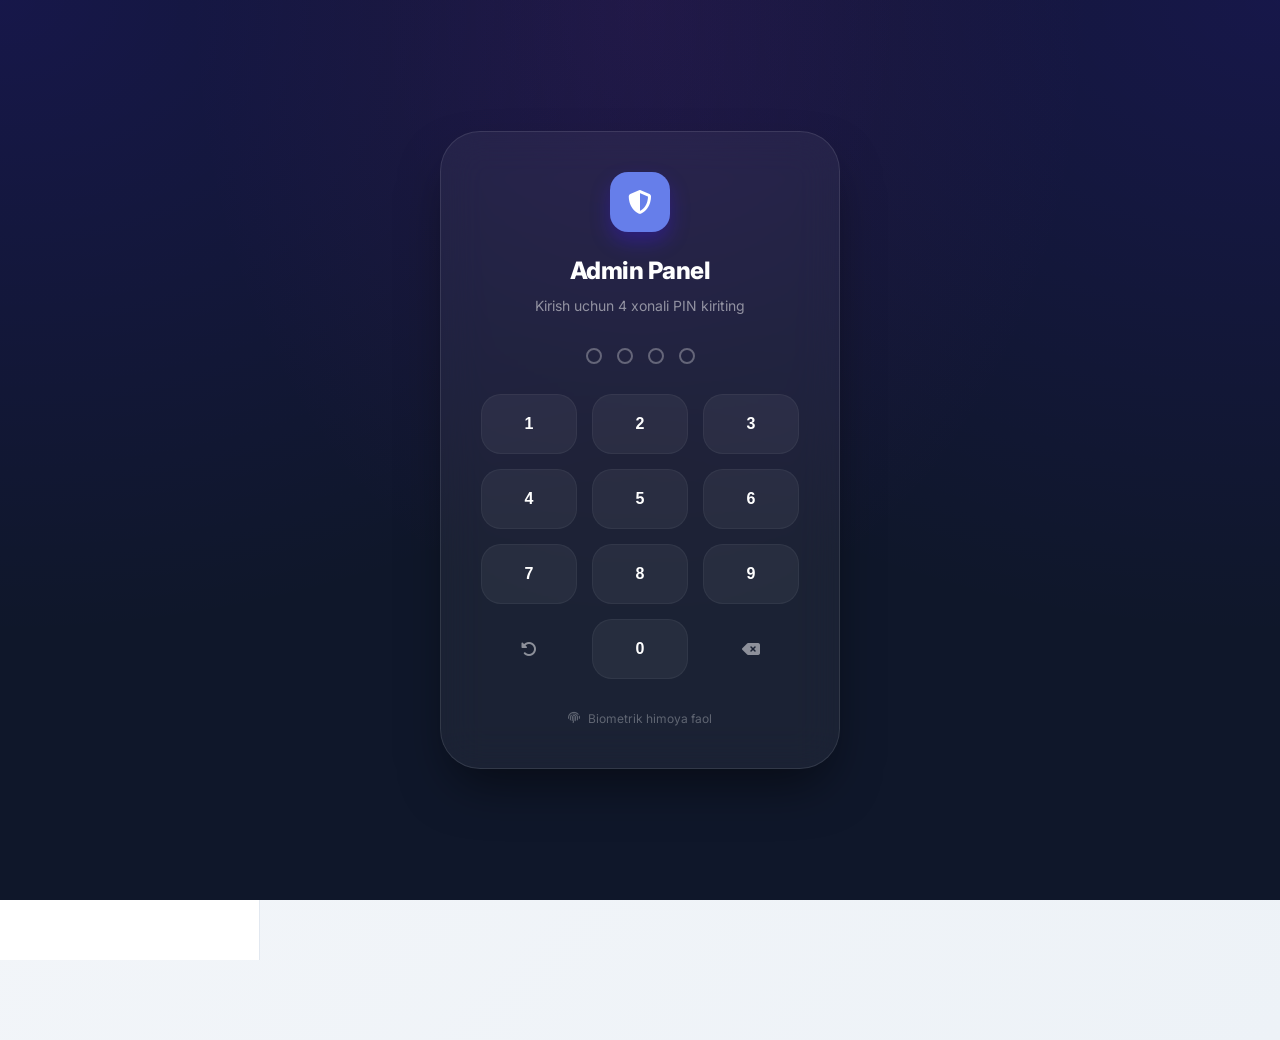
==== commit 90c08399: "Update admin.html" ====
--- a/admin.html
+++ b/admin.html
@@ -3,234 +3,1114 @@
 <head>
     <meta charset="UTF-8">
     <meta name="viewport" content="width=device-width, initial-scale=1.0">
-    <title>Gilam Zakaz | Kirish</title>
+    <title>Admin Panel | Gilam Zakaz</title>
     <link rel="stylesheet" href="https://cdnjs.cloudflare.com/ajax/libs/font-awesome/6.4.0/css/all.min.css">
     <link href="https://fonts.googleapis.com/css2?family=Inter:wght@400;500;600;700;800&display=swap" rel="stylesheet">
     <link rel="stylesheet" href="css/base.css">
+    <link rel="stylesheet" href="css/main.css">
+    <link rel="stylesheet" href="css/admin_custom.css">
     <style>
-        :root {
-            --glass-bg: rgba(255, 255, 255, 0.9);
-            --glass-border: rgba(255, 255, 255, 0.2);
-        }
-        
-        body {
+        .admin-card {
+            background: var(--white);
+            padding: 20px;
+            border-radius: 20px;
+            box-shadow: var(--shadow);
+            margin-bottom: 20px;
+        }
+
+        .btn-primary {
+            background: linear-gradient(135deg, var(--primary), var(--primary-dark));
+            color: white;
+            border: none;
+            padding: 14px 20px;
+            border-radius: 14px;
+            font-weight: 700;
+            cursor: pointer;
+            transition: all 0.2s;
+            display: inline-flex;
+            align-items: center;
+            justify-content: center;
+            gap: 8px;
+        }
+
+        .btn-primary:hover {
+            transform: translateY(-2px);
+            box-shadow: 0 4px 12px rgba(102, 126, 234, 0.3);
+        }
+
+        .form-field {
+            width: 100%;
+            padding: 12px 16px;
+            border: 2px solid var(--border);
+            border-radius: 14px;
+            font-size: 15px;
+            margin-bottom: 12px;
+            outline: none;
+            transition: border 0.2s;
+        }
+
+        .stat-card {
+            background: var(--white);
+            padding: 20px;
+            border-radius: 18px;
+            box-shadow: var(--shadow);
+            border: 1px solid var(--border);
+            transition: 0.3s;
+        }
+
+        .stat-card:hover { transform: translateY(-5px); box-shadow: var(--shadow-lg); border-color: var(--primary); }
+        .stat-label { font-size: 14px; color: var(--gray); font-weight: 600; margin-bottom: 8px; }
+        .stat-value { font-size: 24px; font-weight: 800; color: var(--dark); }
+
+        /* =================== TABLE =================== */
+        .data-table {
+            width: 100%;
+            border-collapse: collapse;
+        }
+
+        .data-table th,
+        .data-table td {
+            padding: 15px;
+            text-align: left;
+            border-bottom: 1px solid var(--border);
+        }
+
+        .data-table th {
+            background: var(--light-secondary);
+            font-weight: 700;
+            color: var(--gray);
+            font-size: 13px;
+            text-transform: uppercase;
+            letter-spacing: 0.5px;
+            white-space: nowrap;
+        }
+
+        .table-container {
+            border-radius: 20px;
+            background: var(--white);
+            box-shadow: var(--shadow);
+            overflow-x: auto;
+            margin-bottom: 25px;
+            border: 1px solid var(--border);
+            -webkit-overflow-scrolling: touch;
+        }
+
+        /* =================== FILTER CARD =================== */
+        .filter-card {
+            background: var(--white);
+            padding: 20px;
+            border-radius: 20px;
+            box-shadow: var(--shadow);
+            margin-bottom: 25px;
+            display: flex;
+            flex-direction: column;
+            gap: 12px;
+        }
+
+        .filter-search {
+            width: 100%;
+            margin: 0;
+        }
+
+        .filter-controls {
+            display: flex;
+            flex-wrap: wrap;
+            gap: 10px;
+            width: 100%;
+        }
+
+        .filter-select {
+            flex: 1 1 calc(33% - 8px);
+            min-width: 140px;
+            padding: 12px 14px;
+            border-radius: 15px;
+            border: 2px solid var(--bg);
+            outline: none;
+            font-weight: 600;
+            font-size: 14px;
+            cursor: pointer;
+            background: var(--bg);
+            color: var(--dark);
+            font-family: inherit;
+            transition: border-color 0.2s;
+            box-sizing: border-box;
+        }
+
+        .filter-select:focus {
+            border-color: var(--primary);
+            background: var(--white);
+        }
+
+        .filter-reset-btn {
+            flex: 0 0 auto;
+            padding: 0 20px;
+            height: 48px;
+            background: var(--bg);
+            border: none;
+            border-radius: 15px;
+            color: var(--gray);
+            cursor: pointer;
+            font-weight: 700;
+            font-size: 16px;
+            transition: 0.2s;
             display: flex;
             align-items: center;
             justify-content: center;
-            padding: 40px 20px;
-            background: #f0f2f5;
-            background-image: 
-                radial-gradient(at 0% 0%, rgba(102, 126, 234, 0.15) 0px, transparent 50%),
-                radial-gradient(at 100% 0%, rgba(118, 75, 162, 0.15) 0px, transparent 50%);
-            min-height: 100vh;
-            overflow-y: auto;
-            -webkit-overflow-scrolling: touch;
-        }
-
-        /* Orqa fondagi animatsiya elementlari */
-        .bg-shapes {
-            position: fixed;
-            top: 0; left: 0; width: 100%; height: 100%;
-            z-index: -1;
-            overflow: hidden;
-        }
-        .shape {
-            position: absolute;
-            background: linear-gradient(45deg, var(--primary), var(--secondary));
-            filter: blur(80px);
-            opacity: 0.1;
-            border-radius: 50%;
-            animation: move 20s infinite alternate;
-        }
-        .shape-1 { width: 400px; height: 400px; top: -100px; right: -100px; }
-        .shape-2 { width: 300px; height: 300px; bottom: -50px; left: -50px; animation-delay: -5s; }
-
-        @keyframes move {
-            0% { transform: translate(0, 0) scale(1); }
-            100% { transform: translate(50px, 100px) scale(1.2); }
-        }
-
-        .entry-container {
-            background: var(--glass-bg);
-            backdrop-filter: blur(20px);
-            -webkit-backdrop-filter: blur(20px);
-            padding: 40px;
-            border-radius: 35px;
-            width: 100%;
-            max-width: 440px;
-            text-align: center;
-            box-shadow: 
-                0 20px 40px rgba(0,0,0,0.05),
-                inset 0 0 0 1px var(--glass-border);
-            animation: fadeIn 0.8s cubic-bezier(0.22, 1, 0.36, 1);
-        }
-
-        @keyframes fadeIn {
-            from { opacity: 0; transform: translateY(30px); }
-            to { opacity: 1; transform: translateY(0); }
-        }
-
-        .logo-wrapper {
+        }
+
+        .filter-reset-btn:hover { background: var(--light-secondary); color: var(--primary); }
+
+        /* =================== SEARCH BOX =================== */
+        .search-box {
             position: relative;
-            display: inline-block;
-            margin-bottom: 25px;
-        }
-        .logo-icon {
-            font-size: 70px;
-            filter: drop-shadow(0 10px 15px rgba(102, 126, 234, 0.3));
-            animation: float 4s ease-in-out infinite;
-        }
-        .logo-ring {
-            position: absolute;
-            top: 50%; left: 50%;
-            transform: translate(-50%, -50%);
-            width: 120%; height: 120%;
-            border: 2px dashed var(--primary);
-            border-radius: 50%;
-            opacity: 0.2;
-            animation: rotate 15s linear infinite;
-        }
-
-        @keyframes float {
-            0%, 100% { transform: translateY(0); }
-            50% { transform: translateY(-10px); }
-        }
-        @keyframes rotate {
-            from { transform: translate(-50%, -50%) rotate(0deg); }
-            to { transform: translate(-50%, -50%) rotate(360deg); }
-        }
-
-        h1 { 
-            margin-bottom: 8px; 
-            font-size: 32px;
-            font-weight: 900; 
-            background: linear-gradient(to right, var(--primary), var(--secondary));
-            -webkit-background-clip: text;
-            -webkit-text-fill-color: transparent;
-            letter-spacing: -0.5px;
-        }
-        p { 
-            color: var(--gray); 
-            margin-bottom: 35px; 
-            font-size: 15px; 
-            line-height: 1.5;
-            padding: 0 10px;
-        }
-
-        .role-buttons {
-            display: grid;
-            gap: 16px;
-        }
-        .role-btn {
             display: flex;
             align-items: center;
-            gap: 18px;
-            padding: 18px 24px;
+            background: var(--bg);
+            border-radius: 15px;
+            padding: 0 15px;
+            border: 2px solid transparent;
+            transition: all 0.3s;
+        }
+
+        .search-box:focus-within {
+            border-color: var(--primary);
             background: var(--white);
-            border: 1px solid var(--border);
-            border-radius: 22px;
-            text-decoration: none;
+            box-shadow: 0 0 0 4px rgba(102, 126, 234, 0.1);
+        }
+
+        .search-box i { color: var(--gray); margin-right: 10px; font-size: 16px; }
+
+        .search-box input {
+            flex: 1;
+            border: none;
+            outline: none;
+            background: transparent;
+            padding: 12px 0;
+            font-size: 15px;
+            font-weight: 500;
             color: var(--dark);
-            font-weight: 700;
-            transition: all 0.4s cubic-bezier(0.25, 0.46, 0.45, 0.94);
+        }
+
+        .search-box input::placeholder { color: var(--gray); }
+
+        /* =================== BUTTON ACTION =================== */
+        .btn-action {
+            width: 40px;
+            height: 40px;
+            border-radius: 10px;
+            display: flex;
+            align-items: center;
+            justify-content: center;
+            border: none;
+            cursor: pointer;
+            transition: 0.2s;
+        }
+
+        .btn-action:active { transform: scale(0.9); }
+
+        /* =================== MODAL =================== */
+        .modal-overlay {
+            position: fixed;
+            inset: 0;
+            background: rgba(0,0,0,0.5);
+            display: none;
+            align-items: center;
+            justify-content: center;
+            z-index: 2000;
+            backdrop-filter: blur(5px);
+            padding: 16px;
+        }
+
+        .modal-overlay.show { display: flex; }
+
+        .modal-card {
+            background: var(--white);
+            width: 90%;
+            max-width: 600px;
+            max-height: 90vh;
+            border-radius: 25px;
+            overflow-y: auto;
+            padding: 25px;
             position: relative;
-            overflow: hidden;
-        }
-
-        .role-btn::after {
-            content: '';
+            box-shadow: 0 20px 40px rgba(0,0,0,0.2);
+        }
+
+        .modal-close {
             position: absolute;
-            top: 0; left: 0; width: 100%; height: 100%;
-            background: linear-gradient(to right, var(--primary), var(--secondary));
-            opacity: 0;
-            transition: opacity 0.4s;
-            z-index: 1;
-        }
-
-        .role-btn:hover {
-            transform: scale(1.02);
-            border-color: transparent;
-            box-shadow: 0 10px 25px rgba(102, 126, 234, 0.15);
+            top: 20px;
+            right: 20px;
+            width: 40px;
+            height: 40px;
+            border-radius: 50%;
+            background: var(--bg);
+            display: flex;
+            align-items: center;
+            justify-content: center;
+            cursor: pointer;
+            border: none;
+            font-size: 18px;
+        }
+
+        /* =================== LOGIN OVERLAY =================== */
+        #loginOverlay {
+            position: fixed;
+            inset: 0;
+            background: #0f172a;
+            background-image:
+                radial-gradient(at 0% 0%, rgba(67, 24, 255, 0.15) 0, transparent 50%),
+                radial-gradient(at 50% 0%, rgba(156, 39, 176, 0.1) 0, transparent 50%),
+                radial-gradient(at 100% 0%, rgba(67, 24, 255, 0.15) 0, transparent 50%);
+            z-index: 10000;
+            display: flex;
+            align-items: center;
+            justify-content: center;
+            font-family: 'Inter', sans-serif;
+        }
+
+        .login-card {
+            background: rgba(255,255,255,0.05);
+            backdrop-filter: blur(20px);
+            border: 1px solid rgba(255,255,255,0.1);
+            padding: 40px;
+            border-radius: 40px;
+            width: 100%;
+            max-width: 400px;
+            text-align: center;
             color: white;
-        }
-        .role-btn:hover::after { opacity: 1; }
-
-        .role-btn i { 
-            font-size: 26px; 
-            color: var(--primary); 
-            width: 32px;
-            transition: all 0.4s;
-            z-index: 2;
-        }
-        .role-btn span { z-index: 2; font-size: 16px; }
-        .role-btn .arrow { 
-            margin-left: auto; 
-            font-size: 14px; 
-            opacity: 0.3; 
-            transition: all 0.4s;
-            z-index: 2;
-        }
-
-        .role-btn:hover i, .role-btn:hover .arrow { color: white; opacity: 1; }
-        .role-btn:hover .arrow { transform: translateX(5px); }
-
-        .footer-note {
-            margin-top: 30px;
-            font-size: 12px;
-            color: var(--gray-light);
-            font-weight: 500;
-        }
-
-        @media (max-width: 480px) {
-            .entry-container {
-                padding: 30px 20px;
-                border-radius: 30px;
-            }
-            h1 { font-size: 28px; }
-            .logo-icon { font-size: 60px; }
+            box-shadow: 0 25px 50px -12px rgba(0,0,0,0.5);
+            animation: cardAppear 0.6s cubic-bezier(0.16, 1, 0.3, 1);
+        }
+
+        @keyframes cardAppear {
+            from { opacity: 0; transform: translateY(20px) scale(0.95); }
+            to   { opacity: 1; transform: translateY(0) scale(1); }
+        }
+
+        .pin-dots { display: flex; justify-content: center; gap: 15px; margin: 30px 0; }
+
+        .dot {
+            width: 16px;
+            height: 16px;
+            border-radius: 50%;
+            border: 2px solid rgba(255,255,255,0.3);
+            transition: 0.3s;
+        }
+
+        .dot.active {
+            background: var(--primary);
+            border-color: var(--primary);
+            box-shadow: 0 0 15px var(--primary);
+            transform: scale(1.2);
+        }
+
+        .numpad {
+            display: grid;
+            grid-template-columns: repeat(3, 1fr);
+            gap: 15px;
+            margin-top: 20px;
+        }
+
+        .num-btn {
+            background: rgba(255,255,255,0.05);
+            border: 1px solid rgba(255,255,255,0.05);
+            color: white;
+            font-size: 24px;
+            font-weight: 600;
+            padding: 20px 0;
+            border-radius: 20px;
+            cursor: pointer;
+            transition: 0.2s;
+            display: flex;
+            align-items: center;
+            justify-content: center;
+        }
+
+        .num-btn:hover { background: rgba(255,255,255,0.1); transform: translateY(-2px); }
+        .num-btn:active { transform: scale(0.9); background: var(--primary); }
+        .num-btn.special { background: transparent; border: none; font-size: 18px; color: rgba(255,255,255,0.5); }
+        .num-btn.special:hover { color: white; }
+
+        #admin-pass:focus { border-color: var(--primary) !important; box-shadow: 0 0 0 4px rgba(67, 24, 255, 0.1); }
+
+        .error-shake { animation: shake 0.4s; }
+
+        @keyframes shake {
+            0%, 100% { transform: translateX(0); }
+            25%       { transform: translateX(-10px); }
+            75%       { transform: translateX(10px); }
+        }
+
+        /* =================== CUSTOM SCROLLBAR =================== */
+        ::-webkit-scrollbar { width: 8px; height: 8px; }
+        ::-webkit-scrollbar-track { background: var(--bg); }
+        ::-webkit-scrollbar-thumb { background: var(--gray-light); border-radius: 10px; }
+        ::-webkit-scrollbar-thumb:hover { background: var(--gray); }
+
+        /* ===========================================
+           RESPONSIVE — 900px (tablet & mobile)
+        =========================================== */
+        @media (max-width: 900px) {
+
+            /* --- Sidebar collapses to off-canvas drawer --- */
+            .admin-grid {
+                grid-template-columns: 1fr;
+            }
+
+            .sidebar {
+                position: fixed;
+                left: calc(-1 * var(--sidebar-width));
+                width: var(--sidebar-width);
+                height: 100vh;
+                box-shadow: 20px 0 50px rgba(0,0,0,0.1);
+            }
+
+            .sidebar.show { left: 0; }
+
+            #sidebarClose { display: flex !important; }
+
+            /* --- Mobile header becomes visible --- */
+            .mobile-header { display: flex; }
+
+            /* --- Content padding reduced --- */
+            .admin-content { padding: 20px; }
+
+            /* --- Dashboard stats row: 3 → 2 columns --- */
+            .dashboard-stats-row {
+                grid-template-columns: repeat(2, 1fr) !important;
+            }
+
+            /* --- Status stats: 4 → 2 columns --- */
+            .status-stats-grid {
+                grid-template-columns: repeat(2, 1fr) !important;
+            }
+
+            /* --- Prices grid: 2 → 1 column --- */
+            .prices-grid {
+                grid-template-columns: 1fr !important;
+                gap: 20px !important;
+            }
+        }
+
+        /* ===========================================
+           RESPONSIVE — 768px (mobile)
+        =========================================== */
+        @media (max-width: 768px) {
+
+            /* --- Content padding --- */
+            .admin-content { padding: 15px; }
+
+            /* --- Page title --- */
+            .page-title { font-size: 22px; margin-bottom: 20px; }
+
+            /* --- Stat grid: 4 → 2 columns --- */
+            .stat-grid { grid-template-columns: repeat(2, 1fr) !important; gap: 12px; }
+
+            /* --- Dashboard stats row: → 1 column --- */
+            .dashboard-stats-row {
+                grid-template-columns: 1fr !important;
+            }
+
+            /* --- Status stats: → 2 columns --- */
+            .status-stats-grid {
+                grid-template-columns: repeat(2, 1fr) !important;
+            }
+
+            /* --- Admin card padding --- */
+            .admin-card { padding: 15px !important; }
+
+            /* --- Filter section: stack vertically --- */
+            .filter-controls {
+                flex-direction: column !important;
+                gap: 8px !important;
+            }
+
+            .filter-select {
+                width: 100% !important;
+                min-width: 0 !important;
+                max-width: 100% !important;
+                flex: none !important;
+                box-sizing: border-box !important;
+            }
+
+            .filter-reset-btn {
+                width: 100% !important;
+                min-width: 0 !important;
+                flex: none !important;
+                padding: 12px !important;
+                box-sizing: border-box !important;
+            }
+
+            /* --- Search box full width --- */
+            .filter-search {
+                width: 100% !important;
+                min-width: 0 !important;
+                box-sizing: border-box !important;
+            }
+
+            /* --- Responsive table: rows become cards --- */
+            .data-table.responsive-table {
+                min-width: 0 !important;
+                width: 100% !important;
+            }
+
+            .data-table.responsive-table thead {
+                display: none;
+            }
+
+            .data-table.responsive-table,
+            .data-table.responsive-table tbody,
+            .data-table.responsive-table tr,
+            .data-table.responsive-table td {
+                display: block;
+                width: 100%;
+            }
+
+            .data-table.responsive-table tr {
+                margin-bottom: 14px;
+                border: 1px solid var(--border);
+                border-radius: 16px;
+                padding: 12px;
+                background: var(--white);
+                box-shadow: var(--shadow);
+            }
+
+            .data-table.responsive-table td {
+                display: flex;
+                justify-content: space-between;
+                align-items: center;
+                padding: 9px 0;
+                border: none;
+                border-bottom: 1px solid var(--border);
+                font-size: 14px;
+                text-align: right;
+            }
+
+            .data-table.responsive-table td:last-child {
+                border-bottom: none;
+                padding-top: 12px;
+                margin-top: 4px;
+            }
+
+            /* Label injected from data-label attribute */
+            .data-table.responsive-table td[data-label]::before {
+                content: attr(data-label);
+                font-weight: 700;
+                color: var(--gray);
+                font-size: 11px;
+                text-transform: uppercase;
+                letter-spacing: 0.5px;
+                flex-shrink: 0;
+                margin-right: 10px;
+                text-align: left;
+            }
+
+            /* Cells without data-label (action column) — right-aligned */
+            .data-table.responsive-table td:not([data-label]) {
+                display: flex !important;
+                justify-content: flex-end;
+                border-bottom: none;
+            }
+
+            /* --- Compact card: hide Telefon, Manzil, action buttons --- */
+            .data-table.responsive-table td[data-label="Telefon"],
+            .data-table.responsive-table td[data-label="Manzil"],
+            .data-table.responsive-table td:not([data-label]) {
+                display: none;
+            }
+
+            /* Remove border from last visible td */
+            .data-table.responsive-table td[data-label="Holat"] {
+                border-bottom: none;
+                padding-bottom: 4px;
+            }
+
+            /* "Tap for details" hint at bottom of each card */
+            .data-table.responsive-table tr::after {
+                content: "Batafsil uchun bosing  →";
+                display: block;
+                text-align: center;
+                font-size: 11px;
+                color: var(--gray);
+                padding-top: 8px;
+                margin-top: 6px;
+                border-top: 1px dashed var(--border);
+                letter-spacing: 0.3px;
+            }
+
+            /* Table container: no horizontal scroll needed in card mode */
+            .table-container {
+                overflow-x: visible;
+                background: transparent;
+                box-shadow: none;
+                border: none;
+                border-radius: 0;
+                padding: 0;
+            }
+
+            /* --- Modal responsive --- */
+            .modal-card {
+                width: 95% !important;
+                max-width: 100% !important;
+                padding: 20px !important;
+                border-radius: 20px !important;
+            }
+
+            .modal-info-grid {
+                grid-template-columns: 1fr !important;
+            }
+
+            /* --- Login card --- */
+            .login-card {
+                padding: 30px 20px !important;
+                max-width: 360px !important;
+                border-radius: 32px !important;
+            }
+
+            .login-card h2 { font-size: 22px !important; }
+            .login-card p  { font-size: 13px !important; }
+
+            .numpad { gap: 12px !important; }
+
+            .num-btn {
+                padding: 16px 0 !important;
+                font-size: 20px !important;
+            }
+        }
+
+        /* ===========================================
+           RESPONSIVE — 500px (small mobile)
+        =========================================== */
+        @media (max-width: 500px) {
+
+            /* --- Content --- */
+            .admin-content { padding: 12px; }
+
+            /* --- Page title --- */
+            .page-title { font-size: 20px; margin-bottom: 16px; }
+
+            /* --- Stat grid: → 1 column --- */
+            .stat-grid { grid-template-columns: 1fr !important; gap: 10px; }
+
+            .stat-card { padding: 15px; }
+            .stat-value { font-size: 20px; }
+            .stat-label { font-size: 13px; }
+
+            /* --- Sidebar width --- */
+            .sidebar { width: 240px; }
+            .sidebar-item { padding: 10px 12px; font-size: 14px; }
+
+            /* --- Status stats: → 1 column --- */
+            .status-stats-grid {
+                grid-template-columns: 1fr !important;
+                gap: 10px !important;
+            }
+
+            /* --- Mobile header --- */
+            .mobile-header { padding: 12px 15px !important; }
+            .menu-toggle  { width: 36px !important; height: 36px !important; font-size: 20px !important; }
+
+            /* --- Login card --- */
+            .login-card {
+                padding: 25px 15px !important;
+                max-width: 320px !important;
+                border-radius: 28px !important;
+            }
+
+            .login-card h2 { font-size: 20px !important; }
+            .login-card p  { font-size: 12px !important; }
+
+            .numpad { gap: 10px !important; }
+
+            .num-btn {
+                padding: 14px 0 !important;
+                font-size: 18px !important;
+                border-radius: 15px !important;
+            }
+
+            .pin-dots { gap: 12px !important; margin: 20px 0 !important; }
+            .dot { width: 14px !important; height: 14px !important; }
+        }
+
+        /* ===========================================
+           RESPONSIVE — 380px (very small)
+        =========================================== */
+        @media (max-width: 380px) {
+
+            .admin-content { padding: 10px; }
+            .stat-card { padding: 12px; }
+            .stat-value { font-size: 18px; }
+            .page-title { font-size: 18px; }
+
+            .login-card {
+                max-width: 280px !important;
+                padding: 20px 12px !important;
+            }
+
+            .numpad { gap: 8px !important; }
+
+            .num-btn {
+                padding: 12px 0 !important;
+                font-size: 16px !important;
+            }
         }
     </style>
 </head>
 <body>
-    <div class="bg-shapes">
-        <div class="shape shape-1"></div>
-        <div class="shape shape-2"></div>
-    </div>
-
-    <div class="entry-container">
-        <div class="logo-wrapper">
-            <div class="logo-ring"></div>
-            <span class="logo-icon">🧺</span>
-        </div>
-        <h1>Gilam Zakaz</h1>
-        <p>Boshqaruv tizimiga xush kelibsiz. Ishni davom ettirish uchun tizimdagi rolingizni tanlang:</p>
-        
-        <div class="role-buttons">
-            <a href="dispatcher.html" class="role-btn">
-                <i class="fas fa-headset"></i>
-                <span>Dispetcher</span>
-                <i class="fas fa-chevron-right arrow"></i>
-            </a>
-            <a href="worker.html" class="role-btn">
-                <i class="fas fa-tools"></i>
-                <span>Ishchilar</span>
-                <i class="fas fa-chevron-right arrow"></i>
-            </a>
-            <a href="delivery.html" class="role-btn">
-                <i class="fas fa-truck"></i>
-                <span>Dastavchik</span>
-                <i class="fas fa-chevron-right arrow"></i>
-            </a>
-            <a href="admin.html" class="role-btn">
-                <i class="fas fa-user-shield"></i>
-                <span>Admin Panel</span>
-                <i class="fas fa-chevron-right arrow"></i>
-            </a>
-        </div>
-
-        <div class="footer-note">
-            © 2026 Gilam Zakaz • v2.0
+    <div id="loginOverlay">
+        <div class="login-card" id="loginCard">
+            <div style="margin-bottom: 10px;">
+                <div style="width: 60px; height: 60px; background: var(--primary); border-radius: 18px; display: flex; align-items: center; justify-content: center; margin: 0 auto 20px; font-size: 24px; box-shadow: 0 10px 20px rgba(67, 24, 255, 0.3);">
+                    <i class="fas fa-shield-halved"></i>
+                </div>
+                <h2 style="font-size: 24px; font-weight: 800; letter-spacing: -0.5px;">Admin Panel</h2>
+                <p style="color: rgba(255,255,255,0.5); font-size: 14px; margin-top: 5px;">Kirish uchun 4 xonali PIN kiriting</p>
+            </div>
+
+            <div class="pin-dots">
+                <div class="dot" id="dot-0"></div>
+                <div class="dot" id="dot-1"></div>
+                <div class="dot" id="dot-2"></div>
+                <div class="dot" id="dot-3"></div>
+            </div>
+
+            <div class="numpad">
+                <button class="num-btn" onclick="pressNum(1)">1</button>
+                <button class="num-btn" onclick="pressNum(2)">2</button>
+                <button class="num-btn" onclick="pressNum(3)">3</button>
+                <button class="num-btn" onclick="pressNum(4)">4</button>
+                <button class="num-btn" onclick="pressNum(5)">5</button>
+                <button class="num-btn" onclick="pressNum(6)">6</button>
+                <button class="num-btn" onclick="pressNum(7)">7</button>
+                <button class="num-btn" onclick="pressNum(8)">8</button>
+                <button class="num-btn" onclick="pressNum(9)">9</button>
+                <button class="num-btn special" onclick="clearPin()"><i class="fas fa-rotate-left"></i></button>
+                <button class="num-btn" onclick="pressNum(0)">0</button>
+                <button class="num-btn special" onclick="backspacePin()"><i class="fas fa-backspace"></i></button>
+            </div>
+
+            <div style="margin-top: 30px; font-size: 12px; color: rgba(255,255,255,0.3); display: flex; align-items: center; justify-content: center; gap: 8px;">
+                <i class="fas fa-fingerprint"></i> Biometrik himoya faol
+            </div>
         </div>
     </div>
+
+    <div id="sidebarOverlay" class="sidebar-overlay" onclick="toggleSidebar()"></div>
+
+    <div class="mobile-header">
+        <div style="font-size:20px; font-weight:800; color:var(--primary);">🧺 Admin</div>
+        <div class="menu-toggle" onclick="toggleSidebar()">
+            <i class="fas fa-bars"></i>
+        </div>
+    </div>
+
+    <div class="admin-grid">
+        <aside class="sidebar" id="sidebar">
+            <div style="display:flex; justify-content:space-between; align-items:center;">
+                <div style="font-size:24px; font-weight:800; color:var(--primary);">🧺 AdminPanel</div>
+                <div class="menu-toggle" style="display:none; background:none; font-size:20px;" id="sidebarClose" onclick="toggleSidebar()">
+                    <i class="fas fa-times"></i>
+                </div>
+            </div>
+            <nav class="sidebar-nav">
+                <div class="sidebar-item active" onclick="switchAdminTab('dashboard')"><i class="fas fa-chart-line"></i> Boshqaruv</div>
+                <div class="sidebar-item" onclick="switchAdminTab('orders')"><i class="fas fa-list"></i> Barcha buyurtmalar</div>
+                <div class="sidebar-item" onclick="switchAdminTab('products')"><i class="fas fa-boxes-stacked"></i> Mahsulotlar</div>
+                <div class="sidebar-item" onclick="switchAdminTab('prices')"><i class="fas fa-tag"></i> Narxlar sozlamasi</div>
+                <div class="sidebar-item" onclick="logoutAdmin()"><i class="fas fa-sign-out-alt"></i> Chiqish</div>
+            </nav>
+        </aside>
+
+        <main class="admin-content">
+            <!-- ===== DASHBOARD TAB ===== -->
+            <div id="dashboardTab" class="admin-tab">
+                <h1 class="page-title">Statistika</h1>
+                <div class="stat-grid">
+                    <div class="stat-card">
+                        <div class="stat-label">Bugun</div>
+                        <div class="stat-value" id="s-today">0 so'm</div>
+                    </div>
+                    <div class="stat-card">
+                        <div class="stat-label">Shu hafta</div>
+                        <div class="stat-value" id="s-week">0 so'm</div>
+                    </div>
+                    <div class="stat-card">
+                        <div class="stat-label">Shu oy</div>
+                        <div class="stat-value" id="s-month">0 so'm</div>
+                    </div>
+                    <div class="stat-card">
+                        <div class="stat-label">Jami buyurtmalar</div>
+                        <div class="stat-value" id="s-total">0</div>
+                    </div>
+                </div>
+
+                <div class="dashboard-stats-row" style="display:grid; grid-template-columns: repeat(3, 1fr); gap:20px; margin-bottom:30px;">
+                    <div class="admin-card" style="background:var(--white); padding:20px; border-radius:15px; box-shadow:var(--shadow);">
+                        <div style="font-weight:700; font-size:14px; color:var(--gray); margin-bottom:15px; display:flex; align-items:center; gap:8px;">
+                            <i class="fas fa-calendar-day" style="color:var(--warning);"></i> KUNLIK
+                        </div>
+                        <div style="display:grid; gap:10px; font-size:14px;">
+                            <div style="display:flex; justify-content:space-between; align-items:center; padding:8px 0; border-bottom:1px solid var(--border);">
+                                <span style="color:var(--gray);">Buyurtmalar soni:</span>
+                                <span style="font-weight:700;" id="daily-count">0</span>
+                            </div>
+                            <div style="display:flex; justify-content:space-between; align-items:center; padding:8px 0; border-bottom:1px solid var(--border);">
+                                <span style="color:var(--gray);">Jami summa:</span>
+                                <span style="font-weight:700;" id="daily-sum">0</span>
+                            </div>
+                            <div style="display:flex; justify-content:space-between; align-items:center; padding:8px 0;">
+                                <span style="color:var(--gray);">O'rtacha:</span>
+                                <span style="font-weight:700;" id="daily-avg">0</span>
+                            </div>
+                        </div>
+                    </div>
+
+                    <div class="admin-card" style="background:var(--white); padding:20px; border-radius:15px; box-shadow:var(--shadow);">
+                        <div style="font-weight:700; font-size:14px; color:var(--gray); margin-bottom:15px; display:flex; align-items:center; gap:8px;">
+                            <i class="fas fa-calendar-week" style="color:var(--info);"></i> HAFTALIK
+                        </div>
+                        <div style="display:grid; gap:10px; font-size:14px;">
+                            <div style="display:flex; justify-content:space-between; align-items:center; padding:8px 0; border-bottom:1px solid var(--border);">
+                                <span style="color:var(--gray);">Buyurtmalar soni:</span>
+                                <span style="font-weight:700;" id="weekly-count">0</span>
+                            </div>
+                            <div style="display:flex; justify-content:space-between; align-items:center; padding:8px 0; border-bottom:1px solid var(--border);">
+                                <span style="color:var(--gray);">Jami summa:</span>
+                                <span style="font-weight:700;" id="weekly-sum">0</span>
+                            </div>
+                            <div style="display:flex; justify-content:space-between; align-items:center; padding:8px 0;">
+                                <span style="color:var(--gray);">O'rtacha:</span>
+                                <span style="font-weight:700;" id="weekly-avg">0</span>
+                            </div>
+                        </div>
+                    </div>
+
+                    <div class="admin-card" style="background:var(--white); padding:20px; border-radius:15px; box-shadow:var(--shadow);">
+                        <div style="font-weight:700; font-size:14px; color:var(--gray); margin-bottom:15px; display:flex; align-items:center; gap:8px;">
+                            <i class="fas fa-calendar" style="color:var(--success);"></i> OYLIK
+                        </div>
+                        <div style="display:grid; gap:10px; font-size:14px;">
+                            <div style="display:flex; justify-content:space-between; align-items:center; padding:8px 0; border-bottom:1px solid var(--border);">
+                                <span style="color:var(--gray);">Buyurtmalar soni:</span>
+                                <span style="font-weight:700;" id="monthly-count">0</span>
+                            </div>
+                            <div style="display:flex; justify-content:space-between; align-items:center; padding:8px 0; border-bottom:1px solid var(--border);">
+                                <span style="color:var(--gray);">Jami summa:</span>
+                                <span style="font-weight:700;" id="monthly-sum">0</span>
+                            </div>
+                            <div style="display:flex; justify-content:space-between; align-items:center; padding:8px 0;">
+                                <span style="color:var(--gray);">O'rtacha:</span>
+                                <span style="font-weight:700;" id="monthly-avg">0</span>
+                            </div>
+                        </div>
+                    </div>
+                </div>
+
+                <div class="admin-card" style="background:var(--white); padding:20px; border-radius:15px; box-shadow:var(--shadow);">
+                    <div style="font-weight:700; font-size:14px; color:var(--gray); margin-bottom:15px;"><i class="fas fa-chart-pie"></i> BUYURTMA HOLATLARI</div>
+                    <div class="status-stats-grid" style="display:grid; grid-template-columns: repeat(4, 1fr); gap:15px;">
+                        <div style="text-align:center; padding:15px; background:var(--light-secondary); border-radius:12px;">
+                            <div style="font-size:24px; margin-bottom:5px;" id="status-new-emoji">⏳</div>
+                            <div style="font-size:13px; color:var(--gray); margin-bottom:8px;">Kutilmoqda</div>
+                            <div style="font-weight:700; font-size:18px; color:var(--warning);" id="status-new-count">0</div>
+                        </div>
+                        <div style="text-align:center; padding:15px; background:var(--light-secondary); border-radius:12px;">
+                            <div style="font-size:24px; margin-bottom:5px;" id="status-washing-emoji">🧼</div>
+                            <div style="font-size:13px; color:var(--gray); margin-bottom:8px;">Yuvilmoqda</div>
+                            <div style="font-weight:700; font-size:18px; color:var(--info);" id="status-washing-count">0</div>
+                        </div>
+                        <div style="text-align:center; padding:15px; background:var(--light-secondary); border-radius:12px;">
+                            <div style="font-size:24px; margin-bottom:5px;" id="status-ready-emoji">✅</div>
+                            <div style="font-size:13px; color:var(--gray); margin-bottom:8px;">Tayyor</div>
+                            <div style="font-weight:700; font-size:18px; color:var(--success);" id="status-ready-count">0</div>
+                        </div>
+                        <div style="text-align:center; padding:15px; background:var(--light-secondary); border-radius:12px;">
+                            <div style="font-size:24px; margin-bottom:5px;" id="status-done-emoji">🚚</div>
+                            <div style="font-size:13px; color:var(--gray); margin-bottom:8px;">Yetkazildi</div>
+                            <div style="font-weight:700; font-size:18px; color:var(--primary);" id="status-done-count">0</div>
+                        </div>
+                    </div>
+                </div>
+            </div>
+
+            <!-- ===== ORDERS TAB ===== -->
+            <div id="ordersTab" class="admin-tab" style="display:none;">
+                <h1 class="page-title">Barcha buyurtmalar</h1>
+                <div class="filter-card">
+                    <div class="search-box filter-search">
+                        <i class="fas fa-search"></i>
+                        <input type="text" id="admin-search-input" placeholder="Ism, telefon yoki ID..." oninput="applyAdminFilters()">
+                    </div>
+
+                    <div class="filter-controls">
+                        <select id="filter-status" class="filter-select" onchange="applyAdminFilters()">
+                            <option value="all">Barcha holatlar</option>
+                            <option value="new">Kutilmoqda (Yangi)</option>
+                            <option value="active">Faollashtirildi</option>
+                            <option value="ready_to_wash">Yuvishga tayyor</option>
+                            <option value="washing">Yuvilmoqda</option>
+                            <option value="packing">Upakovka</option>
+                            <option value="ready">Tayyor (Dastavkaga)</option>
+                            <option value="done">Yetkazildi</option>
+                        </select>
+
+                        <select id="filter-sort" class="filter-select" onchange="applyAdminFilters()">
+                            <option value="newest">🆕 Yangi birinchi</option>
+                            <option value="oldest">⌛ Eskilar birinchi</option>
+                            <option value="expensive">💰 Qimmatlari birinchi</option>
+                            <option value="cheap">📉 Arzonlari birinchi</option>
+                        </select>
+
+                        <select id="filter-date" class="filter-select" onchange="applyAdminFilters()">
+                            <option value="all">Barcha vaqtlar</option>
+                            <option value="today">Bugun</option>
+                            <option value="week">Shu hafta</option>
+                            <option value="month">Shu oy</option>
+                        </select>
+
+                        <button class="filter-reset-btn" onclick="resetAdminFilters()">
+                            <i class="fas fa-undo"></i>
+                        </button>
+                    </div>
+                </div>
+
+                <div class="table-container">
+                    <table class="data-table responsive-table">
+                        <thead>
+                            <tr>
+                                <th>#ID</th>
+                                <th>Mijoz</th>
+                                <th>Telefon</th>
+                                <th>Manzil</th>
+                                <th>Summa</th>
+                                <th>Holat</th>
+                                <th style="text-align:right;">Amal</th>
+                            </tr>
+                        </thead>
+                        <tbody id="adminOrdersBody"></tbody>
+                    </table>
+                </div>
+            </div>
+
+            <!-- ===== PRODUCTS TAB ===== -->
+            <div id="productsTab" class="admin-tab" style="display:none;">
+                <h1 class="page-title">Mahsulotlar statistikasi (30 kunlik)</h1>
+                <div class="stat-grid" id="product-stats-summary">
+                    <div class="stat-card">
+                        <div class="stat-label">Jami mahsulotlar</div>
+                        <div class="stat-value" id="p-total-count">0 ta</div>
+                    </div>
+                    <div class="stat-card">
+                        <div class="stat-label">Jami maydon</div>
+                        <div class="stat-value" id="p-total-area">0 m²</div>
+                    </div>
+                    <div class="stat-card">
+                        <div class="stat-label">Eng ko'p xizmat</div>
+                        <div class="stat-value" id="p-top-product" style="font-size:18px;">—</div>
+                    </div>
+                    <div class="stat-card">
+                        <div class="stat-label">Davr</div>
+                        <div class="stat-value" id="p-period" style="font-size:14px;">—</div>
+                    </div>
+                </div>
+
+                <div class="admin-card" style="background:var(--white); padding:25px; border-radius:20px; box-shadow:var(--shadow); overflow-x:auto;">
+                    <h3 style="margin-bottom:20px;"><i class="fas fa-ranking-star"></i> Mahsulotlar reytingi</h3>
+                    <table class="data-table responsive-table">
+                        <thead>
+                            <tr>
+                                <th>#</th>
+                                <th>Mahsulot</th>
+                                <th>Soni</th>
+                                <th>Maydoni (m²)</th>
+                                <th>Ulushi (%)</th>
+                            </tr>
+                        </thead>
+                        <tbody id="product-ranking-body"></tbody>
+                    </table>
+                </div>
+            </div>
+
+            <!-- ===== PRICES TAB ===== -->
+            <div id="pricesTab" class="admin-tab" style="display:none;">
+                <h1 class="page-title">Narxlar va Mahsulotlar</h1>
+                <div class="prices-grid" style="display:grid; grid-template-columns: 1fr 1fr; gap: 30px;">
+                    <div class="form-group" style="background:var(--white); padding:25px; border-radius:20px; box-shadow:var(--shadow);">
+                        <h3 style="margin-bottom:15px; color:var(--primary);"><i class="fas fa-globe"></i> Umumiy sozlamalar</h3>
+                        <label>Asosiy narx (1 m² uchun)</label>
+                        <input type="number" id="global-price" value="20000" style="margin-bottom:15px; padding:12px; width:100%; border-radius:10px; border:1px solid var(--border);">
+                        <button class="btn-primary" style="width:100%;" onclick="savePrice()">Asosiy narxni saqlash</button>
+                    </div>
+                    
+                    <div class="form-group" style="background:var(--white); padding:25px; border-radius:20px; box-shadow:var(--shadow);">
+                        <h3 style="margin-bottom:15px; color:var(--secondary);"><i class="fas fa-plus-circle"></i> Yangi mahsulot qo'shish</h3>
+                        <div style="display:grid; gap:12px;">
+                            <div style="display:grid; grid-template-columns: 80px 1fr; gap:10px;">
+                                <input type="text" id="new-p-emoji" placeholder="Emoji" class="form-field" style="font-size: 20px; text-align: center;">
+                                <input type="text" id="new-p-name" placeholder="Mahsulot nomi" class="form-field">
+                            </div>
+                            
+                            <div style="padding:15px; background:var(--bg); border-radius:12px;">
+                                <div style="display:flex; align-items:center; gap:10px; margin-bottom:10px;">
+                                    <input type="checkbox" id="check-fixed" style="width:18px; height:18px;">
+                                    <label for="check-fixed" style="font-weight:700; cursor:pointer;">O'lchamli narxlar (S, M, L)</label>
+                                </div>
+                                <div id="fixed-prices-input" style="display:grid; grid-template-columns: 1fr 1fr 1fr; gap:8px; display:none;">
+                                    <div>
+                                        <small style="color:var(--gray);">Kichik</small>
+                                        <input type="number" id="new-p-s" placeholder="Narx" class="form-field">
+                                    </div>
+                                    <div>
+                                        <small style="color:var(--gray);">O'rtacha</small>
+                                        <input type="number" id="new-p-m" placeholder="Narx" class="form-field">
+                                    </div>
+                                    <div>
+                                        <small style="color:var(--gray);">Katta</small>
+                                        <input type="number" id="new-p-l" placeholder="Narx" class="form-field">
+                                    </div>
+                                </div>
+                            </div>
+
+                            <div style="padding:15px; background:var(--bg); border-radius:12px;">
+                                <div style="display:flex; align-items:center; gap:10px; margin-bottom:10px;">
+                                    <input type="checkbox" id="check-sqm" style="width:18px; height:18px;">
+                                    <label for="check-sqm" style="font-weight:700; cursor:pointer;">Kvadrat metr (m²) bo'yicha</label>
+                                </div>
+                                <div id="sqm-price-input" style="display:none;">
+                                    <small style="color:var(--gray);">1 m² narxi</small>
+                                    <input type="number" id="new-p-sqm" placeholder="Narx" style="padding:8px; width:100%; border-radius:8px; border:1px solid var(--border);">
+                                </div>
+                            </div>
+
+                            <div style="padding:15px; background:var(--bg); border-radius:12px;">
+                                <div style="display:flex; align-items:center; gap:10px; margin-bottom:10px;">
+                                    <input type="checkbox" id="check-kg" style="width:18px; height:18px;">
+                                    <label for="check-kg" style="font-weight:700; cursor:pointer;">Kilogramm (KG) bo'yicha</label>
+                                </div>
+                                <div id="kg-price-input" style="display:none;">
+                                    <small style="color:var(--gray);">1 kg narxi</small>
+                                    <input type="number" id="new-p-kg" placeholder="Narx" style="padding:8px; width:100%; border-radius:8px; border:1px solid var(--border);">
+                                </div>
+                            </div>
+
+                            <div style="padding:15px; background:var(--bg); border-radius:12px;">
+                                <div style="display:flex; align-items:center; gap:10px; margin-bottom:10px;">
+                                    <input type="checkbox" id="check-meter" style="width:18px; height:18px;">
+                                    <label for="check-meter" style="font-weight:700; cursor:pointer;">Metr (m) bo'yicha</label>
+                                </div>
+                                <div id="meter-price-input" style="display:none;">
+                                    <small style="color:var(--gray);">1 m narxi</small>
+                                    <input type="number" id="new-p-meter" placeholder="Narx" style="padding:8px; width:100%; border-radius:8px; border:1px solid var(--border);">
+                                </div>
+                            </div>
+
+                            <button class="btn-save" style="background:var(--secondary); width:100%; height: 50px;" onclick="addNewProductType()">Katalogga qo'shish</button>
+                        </div>
+                    </div>
+                </div>
+
+                <div style="margin-top:30px; background:var(--white); padding:25px; border-radius:20px; box-shadow:var(--shadow);">
+                    <h3 style="margin-bottom:20px;"><i class="fas fa-boxes-stacked"></i> Mahsulotlar katalogi</h3>
+                    <div class="table-container">
+                        <table class="data-table responsive-table">
+                            <thead>
+                                <tr>
+                                    <th>Emoji</th>
+                                    <th>Nomi</th>
+                                    <th>O'lchamli (Kichik / O'rtacha / Katta)</th>
+                                    <th>Kv. Metr (1 m²)</th>
+                                    <th>KG (1 kg)</th>
+                                    <th>Metr (1 m)</th>
+                                    <th style="text-align:right;">Amal</th>
+                                </tr>
+                            </thead>
+                            <tbody id="product-catalog-body"></tbody>
+                        </table>
+                    </div>
+                </div>
+            </div>
+        </main>
+    </div>
+
+    <div id="toast" class="toast"></div>
+
+    <div id="orderModal" class="modal-overlay">
+        <div class="modal-card">
+            <button class="modal-close" onclick="closeOrderModal()">✕</button>
+            <div id="orderModalContent"></div>
+        </div>
+    </div>
+
+    <div id="productEditModal" class="modal-overlay">
+        <div class="modal-card">
+            <button class="modal-close" onclick="closeProductEditModal()">✕</button>
+            <h2 style="margin-bottom:20px;"><i class="fas fa-edit"></i> Mahsulotni tahrirlash</h2>
+            <div style="display:grid; gap:15px;">
+                <input type="hidden" id="edit-p-id">
+                <div style="display:grid; grid-template-columns: 80px 1fr; gap:10px;">
+                    <input type="text" id="edit-p-emoji" placeholder="Emoji" style="padding:12px; border-radius:12px; border:1px solid var(--border); font-size: 24px; text-align: center;">
+                    <input type="text" id="edit-p-name" placeholder="Mahsulot nomi" style="padding:12px; border-radius:12px; border:1px solid var(--border); font-weight:700;">
+                </div>
+                
+                <div style="padding:15px; background:var(--bg); border-radius:15px;">
+                    <div style="display:flex; align-items:center; gap:10px; margin-bottom:12px;">
+                        <input type="checkbox" id="edit-check-fixed" style="width:20px; height:20px;">
+                        <label for="edit-check-fixed" style="font-weight:700; cursor:pointer;">O'lchamli narxlar (S, M, L)</label>
+                    </div>
+                    <div id="edit-fixed-prices-input" style="display:grid; grid-template-columns: 1fr 1fr 1fr; gap:10px;">
+                        <div>
+                            <small style="color:var(--gray);">Kichik</small>
+                            <input type="number" id="edit-p-s" placeholder="Narx" style="padding:10px; width:100%; border-radius:10px; border:1px solid var(--border);">
+                        </div>
+                        <div>
+                            <small style="color:var(--gray);">O'rtacha</small>
+                            <input type="number" id="edit-p-m" placeholder="Narx" style="padding:10px; width:100%; border-radius:10px; border:1px solid var(--border);">
+                        </div>
+                        <div>
+                            <small style="color:var(--gray);">Katta</small>
+                            <input type="number" id="edit-p-l" placeholder="Narx" style="padding:10px; width:100%; border-radius:10px; border:1px solid var(--border);">
+                        </div>
+                    </div>
+                </div>
+
+                <div style="padding:15px; background:var(--bg); border-radius:15px;">
+                    <div style="display:flex; align-items:center; gap:10px; margin-bottom:12px;">
+                        <input type="checkbox" id="edit-check-sqm" style="width:20px; height:20px;">
+                        <label for="edit-check-sqm" style="font-weight:700; cursor:pointer;">Kvadrat metr (m²) bo'yicha</label>
+                    </div>
+                    <div id="edit-sqm-price-input">
+                        <small style="color:var(--gray);">1 m² narxi</small>
+                        <input type="number" id="edit-p-sqm" placeholder="Narx" style="padding:10px; width:100%; border-radius:10px; border:1px solid var(--border);">
+                    </div>
+                </div>
+
+                <div style="padding:15px; background:var(--bg); border-radius:15px;">
+                    <div style="display:flex; align-items:center; gap:10px; margin-bottom:12px;">
+                        <input type="checkbox" id="edit-check-kg" style="width:20px; height:20px;">
+                        <label for="edit-check-kg" style="font-weight:700; cursor:pointer;">Kilogramm (KG) bo'yicha</label>
+                    </div>
+                    <div id="edit-kg-price-input" style="display:none;">
+                        <small style="color:var(--gray);">1 kg narxi</small>
+                        <input type="number" id="edit-p-kg" placeholder="Narx" style="padding:10px; width:100%; border-radius:10px; border:1px solid var(--border);">
+                    </div>
+                </div>
+
+                <div style="padding:15px; background:var(--bg); border-radius:15px;">
+                    <div style="display:flex; align-items:center; gap:10px; margin-bottom:12px;">
+                        <input type="checkbox" id="edit-check-meter" style="width:20px; height:20px;">
+                        <label for="edit-check-meter" style="font-weight:700; cursor:pointer;">Metr (m) bo'yicha</label>
+                    </div>
+                    <div id="edit-meter-price-input" style="display:none;">
+                        <small style="color:var(--gray);">1 m narxi</small>
+                        <input type="number" id="edit-p-meter" placeholder="Narx" style="padding:10px; width:100%; border-radius:10px; border:1px solid var(--border);">
+                    </div>
+                </div>
+
+                <button class="btn-save" style="width:100%; height: 55px; font-size: 16px;" onclick="saveProductUpdate()">O'zgarishlarni saqlash</button>
+            </div>
+        </div>
+    </div>
+
+    <script src="js/common.js"></script>
+    <script src="js/admin.js"></script>
 </body>
 </html>
--- a/css/main.css
+++ b/css/main.css
@@ -0,0 +1,2019 @@
+/* =================== RESET & VARIABLES =================== */
+* {
+    margin: 0;
+    padding: 0;
+    box-sizing: border-box;
+    -webkit-tap-highlight-color: transparent;
+}
+
+:root {
+    /* Colors */
+    --primary: #667eea;
+    --primary-dark: #5a67d8;
+    --secondary: #764ba2;
+    --success: #4caf50;
+    --danger: #f44336;
+    --dark: #1a202c;
+    --gray: #a0aec0;
+    --border: #e2e8f0;
+    --bg: #f5f7fa;
+    --white: #ffffff;
+    
+    /* Responsive Spacing & Layout */
+    --padding-mobile: 16px;
+    --padding-desktop: 24px;
+    --radius-sm: 12px;
+    --radius-md: 16px;
+    --radius-lg: 20px;
+    --shadow: 0 4px 6px -1px rgba(0, 0, 0, 0.1), 0 2px 4px -1px rgba(0, 0, 0, 0.06);
+}
+
+/* Base Responsive Container */
+.container {
+    width: 100%;
+    margin: 0 auto;
+    padding-left: var(--padding-mobile);
+    padding-right: var(--padding-mobile);
+}
+
+@media (min-width: 1024px) {
+    .container {
+        max-width: 1200px;
+        padding-left: var(--padding-desktop);
+        padding-right: var(--padding-desktop);
+    }
+}
+
+/* Utilities */
+.card {
+    background: var(--white);
+    border-radius: var(--radius-md);
+    padding: var(--padding-mobile);
+    box-shadow: var(--shadow);
+}
+
+
+html {
+    scroll-behavior: smooth;
+}
+
+body {
+    font-family: 'Inter', -apple-system, BlinkMacSystemFont, 'Segoe UI', sans-serif;
+    background: linear-gradient(135deg, #f5f7fa 0%, #edf2f7 100%);
+    color: var(--dark);
+    line-height: 1.6;
+    padding-bottom: 80px;
+    min-height: 100vh;
+}
+
+/* =================== LOADING SCREEN =================== */
+.loading-screen {
+    position: fixed;
+    top: 0;
+    left: 0;
+    right: 0;
+    bottom: 0;
+    background: linear-gradient(135deg, var(--primary) 0%, var(--secondary) 100%);
+    display: flex;
+    flex-direction: column;
+    align-items: center;
+    justify-content: center;
+    z-index: 9999;
+    animation: fadeOut 0.5s ease-out forwards;
+    animation-delay: 1.5s;
+}
+
+.loading-screen.hide {
+    display: none;
+}
+
+.loading-spinner {
+    width: 60px;
+    height: 60px;
+    border: 4px solid rgba(255,255,255,0.3);
+    border-top-color: white;
+    border-radius: 50%;
+    animation: spin 1.2s linear infinite;
+    margin-bottom: 20px;
+}
+
+.loading-screen p {
+    color: white;
+    font-weight: 500;
+    font-size: 16px;
+    letter-spacing: 0.5px;
+}
+
+@keyframes spin {
+    to { transform: rotate(360deg); }
+}
+
+@keyframes fadeOut {
+    to {
+        opacity: 0;
+        visibility: hidden;
+    }
+}
+
+/* =================== BOTTOM NAVIGATION =================== */
+.bottom-nav {
+    position: fixed;
+    bottom: 0;
+    left: 0;
+    right: 0;
+    background: var(--white);
+    display: flex;
+    justify-content: space-around;
+    align-items: flex-end;
+    padding: 8px 4px calc(env(safe-area-inset-bottom, 8px) + 8px);
+    box-shadow: 0 -4px 24px rgba(0,0,0,0.08);
+    border-radius: 24px 24px 0 0;
+    z-index: 1000;
+    backdrop-filter: blur(20px);
+    -webkit-backdrop-filter: blur(20px);
+    background: rgba(255,255,255,0.97);
+}
+
+.nav-item {
+    flex: 1;
+    display: flex;
+    flex-direction: column;
+    align-items: center;
+    gap: 3px;
+    background: none;
+    border: none;
+    color: var(--gray);
+    font-size: 10px;
+    font-weight: 600;
+    padding: 6px 0;
+    cursor: pointer;
+    transition: all 0.25s cubic-bezier(0.4, 0, 0.2, 1);
+    position: relative;
+    letter-spacing: 0.2px;
+}
+
+.nav-item i {
+    font-size: 20px;
+    transition: all 0.25s ease;
+}
+
+.nav-item.active {
+    color: var(--primary);
+}
+
+.nav-item.active i {
+    transform: scale(1.1) translateY(-2px);
+}
+
+.nav-item.active::before {
+    content: '';
+    position: absolute;
+    top: -8px;
+    left: 50%;
+    transform: translateX(-50%);
+    width: 20px;
+    height: 3px;
+    background: linear-gradient(135deg, var(--primary), var(--secondary));
+    border-radius: 0 0 4px 4px;
+}
+
+.nav-badge {
+    position: absolute;
+    top: 0;
+    right: calc(50% - 22px);
+    background: linear-gradient(135deg, var(--danger), var(--danger-light));
+    color: white;
+    font-size: 9px;
+    padding: 2px 6px;
+    border-radius: 10px;
+    min-width: 18px;
+    text-align: center;
+    font-weight: 700;
+    display: none;
+    box-shadow: 0 2px 8px rgba(244,67,54,0.3);
+    animation: badgeBounce 0.6s cubic-bezier(0.34, 1.56, 0.64, 1);
+}
+
+@keyframes badgeBounce {
+    0% { transform: scale(0); }
+    50% { transform: scale(1.1); }
+    100% { transform: scale(1); }
+}
+
+.add-btn {
+    background: linear-gradient(135deg, var(--primary) 0%, var(--primary-dark) 100%);
+    color: white !important;
+    width: 56px;
+    height: 56px;
+    border-radius: 50%;
+    margin-top: -28px;
+    margin-bottom: 4px;
+    box-shadow: 0 4px 16px rgba(102,126,234,0.4);
+    border: 3px solid var(--white);
+    font-size: 24px;
+    transition: all 0.3s cubic-bezier(0.34, 1.56, 0.64, 1);
+    flex-direction: column;
+    gap: 0 !important;
+}
+
+.add-btn i {
+    font-size: 22px !important;
+    transform: none !important;
+}
+
+.add-btn-label {
+    font-size: 8px !important;
+    font-weight: 700;
+    margin-top: -2px;
+    letter-spacing: 0.3px;
+    opacity: 0.9;
+}
+
+.add-btn:hover {
+    transform: translateY(-4px);
+    box-shadow: 0 8px 24px rgba(102,126,234,0.5);
+}
+
+.add-btn:active {
+    transform: scale(0.92);
+}
+
+/* =================== MAIN CONTENT =================== */
+.main-content {
+    padding: 20px 16px;
+    max-width: 520px;
+    margin: 0 auto;
+}
+
+.page {
+    display: none;
+    animation: pageIn 0.5s cubic-bezier(0.34, 1.56, 0.64, 1);
+}
+
+.page.active {
+    display: block;
+}
+
+@keyframes pageIn {
+    from {
+        opacity: 0;
+        transform: translateY(20px);
+    }
+    to {
+        opacity: 1;
+        transform: translateY(0);
+    }
+}
+
+/* =================== PAGE TITLE =================== */
+.page-title {
+    font-size: 28px;
+    font-weight: 800;
+    color: var(--dark);
+    margin-bottom: 20px;
+    background: linear-gradient(135deg, var(--primary), var(--secondary));
+    background-clip: text;
+
+    -webkit-background-clip: text;
+    -webkit-text-fill-color: transparent;
+}
+
+.queue-header {
+    display: flex;
+    justify-content: space-between;
+    align-items: center;
+    margin-bottom: 20px;
+}
+
+.queue-header .page-title {
+    margin: 0;
+}
+
+.queue-total {
+    background: linear-gradient(135deg, var(--primary), var(--secondary));
+    color: white;
+    padding: 8px 16px;
+    border-radius: 24px;
+    font-size: 18px;
+    font-weight: 700;
+    box-shadow: 0 4px 12px rgba(102,126,234,0.3);
+}
+
+/* =================== HOME PAGE =================== */
+.mobile-header {
+    display: flex;
+    justify-content: space-between;
+    align-items: center;
+    margin-bottom: 28px;
+}
+
+.welcome-section h1 {
+    font-size: 32px;
+    font-weight: 900;
+    background: linear-gradient(135deg, var(--primary), var(--secondary));
+    background-clip: text;
+
+    -webkit-background-clip: text;
+    -webkit-text-fill-color: transparent;
+    margin-bottom: 6px;
+    letter-spacing: -0.5px;
+}
+
+.welcome-section .date {
+    color: var(--gray);
+    font-size: 14px;
+    font-weight: 500;
+}
+
+.admin-btn {
+    width: 48px;
+    height: 48px;
+    border: none;
+    background: linear-gradient(135deg, var(--light-secondary), var(--white));
+    border-radius: 16px;
+    color: var(--primary);
+    font-size: 22px;
+    box-shadow: var(--shadow-md);
+    cursor: pointer;
+    transition: all 0.3s cubic-bezier(0.34, 1.56, 0.64, 1);
+}
+
+.admin-btn:hover {
+    transform: translateY(-2px);
+    box-shadow: var(--shadow-lg);
+}
+
+.admin-btn:active {
+    transform: scale(0.94);
+}
+
+/* =================== STATS CARDS =================== */
+.stats-cards {
+    display: grid;
+    grid-template-columns: repeat(3, 1fr);
+    gap: 12px;
+    margin-bottom: 28px;
+}
+
+.stat-card {
+    background: var(--white);
+    padding: 18px 12px;
+    border-radius: 18px;
+    display: flex;
+    flex-direction: column;
+    align-items: center;
+    gap: 10px;
+    box-shadow: var(--shadow);
+    transition: all 0.3s cubic-bezier(0.34, 1.56, 0.64, 1);
+    border: 1px solid var(--border);
+}
+
+.stat-card:hover {
+    transform: translateY(-4px);
+    box-shadow: var(--shadow-lg);
+    border-color: var(--primary-light);
+}
+
+.stat-card i {
+    font-size: 26px;
+}
+
+.stat-value {
+    font-size: 22px;
+    font-weight: 800;
+    color: var(--dark);
+}
+
+.stat-label {
+    font-size: 12px;
+    color: var(--gray);
+    font-weight: 600;
+}
+
+/* =================== QUICK ACTIONS =================== */
+.quick-actions {
+    display: grid;
+    grid-template-columns: repeat(3, 1fr);
+    gap: 12px;
+    margin-bottom: 28px;
+}
+
+.action-btn {
+    background: var(--white);
+    border: none;
+    padding: 14px 10px;
+    border-radius: 18px;
+    display: flex;
+    flex-direction: column;
+    align-items: center;
+    gap: 8px;
+    box-shadow: var(--shadow);
+    cursor: pointer;
+    transition: all 0.3s cubic-bezier(0.34, 1.56, 0.64, 1);
+    border: 1px solid var(--border);
+}
+
+.action-btn:hover {
+    transform: translateY(-4px);
+    box-shadow: var(--shadow-lg);
+    border-color: var(--primary-light);
+}
+
+.action-btn:active {
+    transform: scale(0.95);
+}
+
+.action-btn i {
+    font-size: 28px;
+    color: var(--primary);
+}
+
+.action-btn span {
+    font-size: 12px;
+    color: var(--dark);
+    font-weight: 600;
+    text-align: center;
+}
+
+/* =================== SECTION HEADER =================== */
+.section-header {
+    display: flex;
+    justify-content: space-between;
+    align-items: center;
+    margin-bottom: 16px;
+    margin-top: 24px;
+}
+
+.section-header h2 {
+    font-size: 20px;
+    font-weight: 700;
+    color: var(--dark);
+}
+
+.see-all {
+    background: none;
+    border: none;
+    color: var(--primary);
+    font-size: 14px;
+    font-weight: 600;
+    cursor: pointer;
+    padding: 0;
+    transition: all 0.3s ease;
+}
+
+.see-all:hover {
+    color: var(--primary-dark);
+    transform: translateX(4px);
+}
+
+/* =================== SEARCH BOX =================== */
+.search-box {
+    background: var(--white);
+    border-radius: 28px;
+    padding: 12px 20px;
+    display: flex;
+    align-items: center;
+    gap: 12px;
+    margin-bottom: 16px;
+    box-shadow: var(--shadow-md);
+    border: 2px solid transparent;
+    transition: all 0.3s ease;
+}
+
+.search-box:focus-within {
+    border-color: var(--primary-light);
+    box-shadow: 0 4px 16px rgba(102,126,234,0.2);
+}
+
+.search-box i {
+    color: var(--gray);
+    font-size: 18px;
+}
+
+.search-box input {
+    flex: 1;
+    border: none;
+    outline: none;
+    font-size: 16px;
+    background: transparent;
+    color: var(--dark);
+}
+
+.search-box input::placeholder {
+    color: var(--gray-light);
+}
+
+.search-hint {
+    font-size: 11px;
+    color: var(--gray);
+    margin-top: 5px;
+    padding-left: 4px;
+}
+
+/* =================== FILTER CHIPS =================== */
+.filter-chips {
+    display: flex;
+    gap: 10px;
+    overflow-x: auto;
+    padding: 6px 0;
+    margin-bottom: 18px;
+    scrollbar-width: none;
+}
+
+.filter-chips::-webkit-scrollbar {
+    display: none;
+}
+
+.chip {
+    padding: 10px 18px;
+    border: none;
+    background: var(--white);
+    border-radius: 28px;
+    font-size: 13px;
+    font-weight: 600;
+    color: var(--gray);
+    white-space: nowrap;
+    box-shadow: var(--shadow);
+    cursor: pointer;
+    transition: all 0.3s cubic-bezier(0.34, 1.56, 0.64, 1);
+    border: 2px solid transparent;
+}
+
+.chip:hover {
+    transform: translateY(-2px);
+    box-shadow: var(--shadow-md);
+}
+
+.chip.active {
+    background: linear-gradient(135deg, var(--primary), var(--primary-dark));
+    color: white;
+    box-shadow: 0 4px 16px rgba(102,126,234,0.3);
+}
+
+/* =================== ORDERS LIST =================== */
+.orders-list {
+    display: flex;
+    flex-direction: column;
+    gap: 12px;
+}
+
+.order-card {
+    background: var(--white);
+    border-radius: 20px;
+    padding: 18px;
+    box-shadow: var(--shadow);
+    cursor: pointer;
+    border-left: 6px solid var(--primary);
+    transition: all 0.3s cubic-bezier(0.34, 1.56, 0.64, 1);
+    border: 2px solid transparent;
+    border-left: 6px solid var(--primary);
+    position: relative;
+    overflow: hidden;
+}
+
+.order-card.status-new { border-left-color: var(--warning); }
+.order-card.status-active { border-left-color: var(--info); }
+.order-card.status-ready_to_wash { border-left-color: var(--secondary); }
+.order-card.status-washing { border-left-color: var(--primary); }
+.order-card.status-packing { border-left-color: #795548; }
+.order-card.status-ready { border-left-color: var(--success); }
+.order-card.status-done { border-left-color: var(--gray); opacity: 0.8; }
+
+.order-card:hover {
+    transform: translateY(-4px);
+    box-shadow: var(--shadow-lg);
+    border-color: var(--primary-light);
+}
+
+.order-card:active {
+    transform: scale(0.98);
+}
+
+.order-header {
+    display: flex;
+    justify-content: space-between;
+    align-items: center;
+    margin-bottom: 12px;
+}
+
+.order-id {
+    font-weight: 800;
+    color: var(--primary);
+    font-size: 14px;
+    background: var(--light-secondary);
+    padding: 4px 12px;
+    border-radius: 12px;
+}
+
+.order-phone {
+    font-weight: 700;
+    font-size: 16px;
+    color: var(--dark);
+    margin-bottom: 4px;
+    display: flex;
+    align-items: center;
+    gap: 8px;
+}
+
+.order-items-summary {
+    background: var(--bg);
+    padding: 10px 14px;
+    border-radius: 12px;
+    margin: 10px 0;
+    font-size: 13px;
+    color: var(--dark-secondary);
+    font-weight: 600;
+    display: flex;
+    flex-wrap: wrap;
+    gap: 6px;
+}
+
+.summary-item {
+    background: var(--white);
+    padding: 2px 8px;
+    border-radius: 6px;
+    border: 1px solid var(--border);
+    font-size: 12px;
+}
+
+.order-details {
+    font-size: 13px;
+    color: var(--gray);
+    display: flex;
+    justify-content: space-between;
+    align-items: center;
+    margin-top: 10px;
+}
+
+/* =================== MODALS =================== */
+.modal {
+    display: none;
+    position: fixed;
+    top: 0;
+    left: 0;
+    right: 0;
+    bottom: 0;
+    background: rgba(0,0,0,0.5);
+    backdrop-filter: blur(8px);
+    z-index: 2000;
+    overflow-y: auto;
+    padding: 0; /* Mobile Optimization */
+    animation: modalFadeIn 0.3s ease;
+}
+
+@keyframes modalFadeIn {
+    from { opacity: 0; }
+    to { opacity: 1; }
+}
+
+.modal.show {
+    display: flex;
+    align-items: flex-end; /* Bottom Sheet on mobile */
+}
+
+.modal-content {
+    background: var(--white);
+    border-radius: 30px 30px 0 0; /* Bottom sheet style */
+    width: 100%;
+    max-width: 600px;
+    margin: 0 auto;
+    max-height: 92vh;
+    overflow-y: auto;
+    animation: modalSlideUp 0.4s cubic-bezier(0.22, 1, 0.36, 1);
+}
+
+@keyframes modalSlideUp {
+    from { transform: translateY(100%); }
+    to { transform: translateY(0); }
+}
+
+.modal-header {
+    padding: 20px 24px;
+    border-bottom: 1px solid var(--border);
+    display: flex;
+    justify-content: space-between;
+    align-items: center;
+    position: sticky;
+    top: 0;
+    background: var(--white);
+    z-index: 10;
+}
+
+.modal-header h2 {
+    font-size: 22px;
+    display: flex;
+    align-items: center;
+    gap: 12px;
+    color: var(--dark);
+    margin: 0;
+    font-weight: 800;
+}
+
+.modal-header h2 i {
+    color: var(--primary);
+    font-size: 26px;
+}
+
+.close-btn {
+    width: 44px;
+    height: 44px;
+    border: none;
+    background: linear-gradient(135deg, var(--light-secondary), var(--white));
+    border-radius: 12px;
+    color: var(--gray);
+    cursor: pointer;
+    transition: all 0.3s ease;
+    font-size: 20px;
+    display: flex;
+    align-items: center;
+    justify-content: center;
+    border: 2px solid transparent;
+}
+
+.close-btn:hover {
+    border-color: var(--danger-light);
+    color: var(--danger);
+    background: linear-gradient(135deg, #ffebee, #fff5f5);
+}
+
+.close-btn:active {
+    transform: scale(0.92);
+}
+
+.modal-body {
+    padding: 24px;
+}
+
+.modal-footer {
+    padding: 20px;
+    border-top: 2px solid var(--border);
+    display: flex;
+    gap: 12px;
+    background: linear-gradient(135deg, var(--light) 0%, var(--white) 100%);
+}
+
+/* =================== FORMS =================== */
+.form-group {
+    margin-bottom: 22px;
+}
+
+.form-group label {
+    display: block;
+    margin-bottom: 10px;
+    color: var(--dark);
+    font-weight: 700;
+    font-size: 15px;
+}
+
+.form-group label i {
+    color: var(--primary);
+    margin-right: 8px;
+    font-size: 18px;
+}
+
+.form-group input,
+.form-group textarea {
+    width: 100%;
+    padding: 14px 16px;
+    border: 2px solid var(--border);
+    border-radius: 14px;
+    font-size: 16px;
+    transition: all 0.3s ease;
+    background: var(--white);
+    color: var(--dark);
+    font-family: 'Inter', sans-serif;
+}
+
+.form-group input:focus,
+.form-group textarea:focus {
+    outline: none;
+    border-color: var(--primary-light);
+    box-shadow: 0 0 0 4px rgba(102,126,234,0.1);
+    background: linear-gradient(135deg, rgba(102,126,234,0.02), rgba(118,75,162,0.02));
+}
+
+.form-row {
+    display: grid;
+    grid-template-columns: 1fr 1fr;
+    gap: 14px;
+}
+
+.form-row .form-group {
+    margin-bottom: 0;
+}
+
+/* =================== CALCULATOR =================== */
+.live-calculator {
+    background: linear-gradient(135deg, var(--light-secondary) 0%, var(--white) 100%);
+    border-radius: 18px;
+    padding: 18px;
+    margin-bottom: 22px;
+    border: 2px solid var(--border);
+}
+
+.calc-item {
+    display: flex;
+    justify-content: space-between;
+    align-items: center;
+    padding: 10px 0;
+    font-weight: 600;
+}
+
+.calc-item.total {
+    border-top: 2px dashed var(--border);
+    margin-top: 10px;
+    padding-top: 16px;
+}
+
+.calc-item strong {
+    font-size: 18px;
+    color: var(--primary);
+}
+
+.calc-item.total strong {
+    color: var(--success);
+    font-size: 24px;
+}
+
+/* =================== UPLOAD =================== */
+.upload-area {
+    border: 3px dashed var(--border);
+    border-radius: 20px;
+    padding: 32px 20px;
+    text-align: center;
+    cursor: pointer;
+    background: linear-gradient(135deg, var(--light-secondary) 0%, var(--white) 100%);
+    transition: all 0.3s cubic-bezier(0.34, 1.56, 0.64, 1);
+}
+
+.upload-area:hover {
+    border-color: var(--primary-light);
+    background: linear-gradient(135deg, rgba(102,126,234,0.05), rgba(118,75,162,0.05));
+    transform: translateY(-2px);
+}
+
+.upload-area:active {
+    border-color: var(--primary);
+    transform: scale(0.98);
+}
+
+.upload-area i {
+    font-size: 48px;
+    color: var(--primary);
+    margin-bottom: 12px;
+    animation: float 3s ease-in-out infinite;
+}
+
+@keyframes float {
+    0%, 100% { transform: translateY(0); }
+    50% { transform: translateY(-8px); }
+}
+
+.upload-area p {
+    color: var(--dark);
+    font-weight: 700;
+    margin-bottom: 6px;
+    font-size: 15px;
+}
+
+.upload-area small {
+    color: var(--gray);
+    font-size: 13px;
+}
+
+.image-preview {
+    display: grid;
+    grid-template-columns: repeat(4, 1fr);
+    gap: 10px;
+    margin-top: 16px;
+}
+
+.preview-item {
+    position: relative;
+    aspect-ratio: 1;
+    border-radius: 14px;
+    overflow: hidden;
+    box-shadow: var(--shadow-md);
+}
+
+.preview-item img {
+    width: 100%;
+    height: 100%;
+    object-fit: cover;
+    border: 3px solid var(--primary);
+    transition: all 0.3s ease;
+}
+
+.preview-item:hover img {
+    transform: scale(1.08);
+}
+
+.remove-preview {
+    position: absolute;
+    top: -8px;
+    right: -8px;
+    width: 32px;
+    height: 32px;
+    background: linear-gradient(135deg, var(--danger), var(--danger-light));
+    color: white;
+    border: none;
+    border-radius: 50%;
+    font-size: 18px;
+    cursor: pointer;
+    transition: all 0.3s ease;
+    box-shadow: var(--shadow-md);
+}
+
+.remove-preview:hover {
+    transform: scale(1.1);
+}
+
+/* =================== BUTTONS =================== */
+.btn-save {
+    flex: 1;
+    background: linear-gradient(135deg, var(--primary), var(--primary-dark));
+    color: white;
+    border: none;
+    padding: 16px;
+    border-radius: 16px;
+    font-weight: 700;
+    font-size: 16px;
+    cursor: pointer;
+    display: flex;
+    align-items: center;
+    justify-content: center;
+    gap: 8px;
+    transition: all 0.3s cubic-bezier(0.34, 1.56, 0.64, 1);
+    box-shadow: 0 4px 12px rgba(102,126,234,0.3);
+}
+
+.btn-save:hover {
+    transform: translateY(-2px);
+    box-shadow: 0 6px 20px rgba(102,126,234,0.4);
+}
+
+.btn-save:active {
+    transform: scale(0.96);
+}
+
+.btn-cancel {
+    flex: 1;
+    background: linear-gradient(135deg, var(--light-secondary), var(--white));
+    color: var(--gray);
+    border: 2px solid var(--border);
+    padding: 16px;
+    border-radius: 16px;
+    font-weight: 700;
+    font-size: 16px;
+    cursor: pointer;
+    transition: all 0.3s ease;
+}
+
+.btn-cancel:hover {
+    border-color: var(--gray-light);
+    background: var(--light-secondary);
+}
+
+.btn-cancel:active {
+    transform: scale(0.96);
+}
+
+/* =================== ADMIN HINT =================== */
+.admin-hint {
+    background: linear-gradient(135deg, #f0f3ff, #e3f2fd);
+    padding: 14px;
+    border-radius: 14px;
+    margin-bottom: 18px;
+    border-left: 4px solid var(--primary);
+    display: flex;
+    align-items: center;
+    gap: 10px;
+    box-shadow: var(--shadow);
+}
+
+.admin-hint i {
+    color: var(--primary);
+    font-size: 20px;
+}
+
+.admin-hint small {
+    color: var(--dark-secondary);
+    font-weight: 600;
+}
+
+/* =================== DETAILS MODAL =================== */
+.details-images {
+    display: grid;
+    grid-template-columns: repeat(3, 1fr);
+    gap: 8px;
+    margin-bottom: 16px;
+}
+
+.details-img-wrap {
+    position: relative;
+    aspect-ratio: 1;
+    border-radius: 12px;
+    overflow: hidden;
+    cursor: pointer;
+}
+
+.details-img-wrap img {
+    width: 100%;
+    height: 100%;
+    object-fit: cover;
+    transition: transform 0.3s;
+}
+
+.details-img-overlay {
+    position: absolute;
+    inset: 0;
+    background: rgba(0,0,0,0);
+    display: flex;
+    align-items: center;
+    justify-content: center;
+    color: white;
+    font-size: 20px;
+    transition: background 0.2s;
+}
+
+.details-img-wrap:active .details-img-overlay {
+    background: rgba(0,0,0,0.4);
+}
+
+.det-header-card {
+    background: linear-gradient(135deg, #667eea 0%, #764ba2 100%);
+    border-radius: 16px;
+    padding: 16px 18px;
+    margin-bottom: 14px;
+    color: white;
+}
+
+.det-header-top {
+    display: flex;
+    align-items: center;
+    justify-content: space-between;
+    margin-bottom: 10px;
+}
+
+.det-order-id {
+    display: flex;
+    flex-direction: column;
+}
+
+.det-id-label {
+    font-size: 10px;
+    font-weight: 600;
+    opacity: 0.75;
+    letter-spacing: 1.5px;
+}
+
+.det-id-num {
+    font-size: 22px;
+    font-weight: 800;
+    letter-spacing: -0.5px;
+}
+
+.det-status-badge {
+    font-size: 13px;
+    font-weight: 700;
+    padding: 6px 14px;
+    border-radius: 20px;
+    backdrop-filter: blur(10px);
+}
+
+.det-header-phone {
+    display: flex;
+    align-items: center;
+    gap: 8px;
+    font-size: 17px;
+    font-weight: 600;
+}
+
+.det-header-phone i {
+    font-size: 14px;
+    opacity: 0.75;
+}
+
+.det-last4 {
+    margin-left: auto;
+    font-size: 12px;
+    opacity: 0.65;
+    background: rgba(255,255,255,0.15);
+    padding: 3px 10px;
+    border-radius: 10px;
+}
+
+.det-info-grid {
+    display: grid;
+    grid-template-columns: 1fr 1fr;
+    gap: 10px;
+    margin-bottom: 16px;
+}
+
+.det-info-card {
+    display: flex;
+    align-items: center;
+    gap: 12px;
+    background: var(--white);
+    border-radius: 14px;
+    padding: 12px 14px;
+    box-shadow: var(--shadow);
+    border: 1px solid var(--border);
+}
+
+.det-info-card--full {
+    grid-column: 1 / -1;
+}
+
+.det-info-icon {
+    width: 38px;
+    height: 38px;
+    border-radius: 10px;
+    display: flex;
+    align-items: center;
+    justify-content: center;
+    font-size: 16px;
+    flex-shrink: 0;
+}
+
+.det-info-text {
+    display: flex;
+    flex-direction: column;
+    min-width: 0;
+}
+
+.det-info-label {
+    font-size: 10px;
+    color: var(--gray);
+    font-weight: 600;
+    letter-spacing: 0.5px;
+    text-transform: uppercase;
+    margin-bottom: 2px;
+}
+
+.det-info-val {
+    font-size: 13px;
+    font-weight: 600;
+    color: var(--dark);
+    word-break: break-word;
+}
+
+.det-progress {
+    display: flex;
+    align-items: center;
+    justify-content: space-between;
+    background: var(--white);
+    border-radius: 16px;
+    padding: 16px;
+    margin-bottom: 16px;
+    box-shadow: var(--shadow);
+    border: 1px solid var(--border);
+}
+
+.det-progress-step {
+    display: flex;
+    flex-direction: column;
+    align-items: center;
+    gap: 4px;
+    flex: 0 0 auto;
+}
+
+.det-progress-dot {
+    width: 32px;
+    height: 32px;
+    border-radius: 50%;
+    background: var(--light);
+    display: flex;
+    align-items: center;
+    justify-content: center;
+    font-size: 13px;
+    transition: all 0.3s;
+}
+
+.det-progress-step span {
+    font-size: 9px;
+    color: var(--gray);
+    font-weight: 600;
+    letter-spacing: 0.3px;
+}
+
+.det-progress-step.done .det-progress-dot {
+    background: #4caf50;
+    color: white;
+    font-size: 14px;
+}
+
+.det-progress-step.done span {
+    color: #4caf50;
+}
+
+.det-progress-step.active .det-progress-dot {
+    background: linear-gradient(135deg, #667eea, #764ba2);
+    color: white;
+    box-shadow: 0 4px 12px rgba(102,126,234,0.4);
+    transform: scale(1.15);
+}
+
+.det-progress-step.active span {
+    color: #667eea;
+    font-weight: 700;
+}
+
+.det-progress-line {
+    flex: 1;
+    height: 2px;
+    background: var(--border);
+    margin: 0 3px;
+    margin-bottom: 18px;
+}
+
+.det-nav-btn {
+    flex: 1;
+    display: flex;
+    align-items: center;
+    justify-content: center;
+    gap: 8px;
+    border: none;
+    border-radius: 14px;
+    padding: 14px 10px;
+    font-size: 14px;
+    font-weight: 700;
+    cursor: pointer;
+    font-family: inherit;
+    transition: all 0.2s;
+}
+
+.det-nav-btn:active {
+    transform: scale(0.96);
+}
+
+.det-nav-call {
+    background: linear-gradient(135deg, #4caf50, #45a049);
+    color: white;
+}
+
+.det-nav-status {
+    background: linear-gradient(135deg, #667eea, #764ba2);
+    color: white;
+}
+
+.det-nav-delete {
+    background: linear-gradient(135deg, #f44336, #d32f2f);
+    color: white;
+    flex: 0 0 52px;
+    max-width: 52px;
+}
+
+#detailsNavigation {
+    display: flex;
+    gap: 10px;
+    padding: 12px 16px 16px;
+}
+
+/* =================== SWIPE BUTTON =================== */
+.swipe-container {
+    margin: 24px 0;
+    border-radius: 40px;
+    background: linear-gradient(135deg, #f0f3ff, #e8f0ff);
+    padding: 6px;
+    position: relative;
+    overflow: hidden;
+    box-shadow: 0 6px 20px rgba(102, 126, 234, 0.2);
+    animation: containerGlow 3s ease-in-out infinite;
+}
+
+@keyframes containerGlow {
+    0%, 100% {
+        box-shadow: 0 6px 20px rgba(102, 126, 234, 0.2);
+    }
+    50% {
+        box-shadow: 0 8px 28px rgba(102, 126, 234, 0.3);
+    }
+}
+
+.swipe-track {
+    background: linear-gradient(90deg, #667eea 0%, #764ba2 100%);
+    border-radius: 40px;
+    height: 64px;
+    position: relative;
+    width: 100%;
+    user-select: none;
+    display: flex;
+    align-items: center;
+    transition: all 0.3s ease;
+}
+
+.swipe-track::before {
+    content: '';
+    position: absolute;
+    top: 0;
+    left: 0;
+    right: 0;
+    bottom: 0;
+    background: linear-gradient(90deg, transparent, rgba(255, 255, 255, 0.1), transparent);
+    border-radius: 40px;
+    animation: shimmer 3s infinite;
+}
+
+@keyframes shimmer {
+    0% { transform: translateX(-100%); }
+    100% { transform: translateX(100%); }
+}
+
+.swipe-thumb {
+    position: absolute;
+    left: 4px;
+    top: 50%;
+    transform: translateY(-50%);
+    width: 56px;
+    height: 56px;
+    background: white;
+    border-radius: 36px;
+    display: flex;
+    align-items: center;
+    justify-content: center;
+    color: #667eea;
+    font-size: 28px;
+    box-shadow: 0 6px 20px rgba(0, 0, 0, 0.15);
+    z-index: 2;
+    transition: all 0.1s linear;
+    user-select: none;
+    -webkit-user-select: none;
+    cursor: grab;
+}
+
+.swipe-thumb:active {
+    cursor: grabbing;
+    box-shadow: 0 8px 24px rgba(0, 0, 0, 0.2);
+}
+
+.swipe-thumb i {
+    transition: all 0.2s ease;
+    animation: thumbPulse 2s ease-in-out infinite;
+}
+
+@keyframes thumbPulse {
+    0%, 100% { transform: scale(1); }
+    50% { transform: scale(1.1); }
+}
+
+.swipe-label {
+    position: absolute;
+    left: 70px;
+    right: 20px;
+    top: 50%;
+    transform: translateY(-50%);
+    color: white;
+    font-weight: 700;
+    font-size: 16px;
+    z-index: 1;
+    user-select: none;
+    -webkit-user-select: none;
+    letter-spacing: 0.5px;
+    transition: opacity 0.3s ease;
+    display: flex;
+    align-items: center;
+    gap: 8px;
+}
+
+.swipe-label i {
+    font-size: 18px;
+    animation: arrowSlide 1.5s ease-in-out infinite;
+}
+
+@keyframes arrowSlide {
+    0%, 100% { transform: translateX(0); }
+    50% { transform: translateX(8px); }
+}
+
+.swipe-label span {
+    white-space: nowrap;
+}
+
+.swipe-success {
+    position: absolute;
+    top: 0;
+    left: 0;
+    right: 0;
+    bottom: 0;
+    background: linear-gradient(90deg, #4caf50 0%, #45a049 100%);
+    border-radius: 40px;
+    display: flex;
+    align-items: center;
+    justify-content: center;
+    color: white;
+    font-weight: 700;
+    font-size: 18px;
+    gap: 12px;
+    opacity: 0;
+    transform: scale(0.8);
+    transition: all 0.4s cubic-bezier(0.34, 1.56, 0.64, 1);
+    pointer-events: none;
+    z-index: 3;
+    letter-spacing: 0.5px;
+}
+
+.swipe-success.show {
+    opacity: 1;
+    transform: scale(1);
+    animation: successBounce 0.6s cubic-bezier(0.34, 1.56, 0.64, 1);
+}
+
+@keyframes successBounce {
+    0% { transform: scale(0.5); }
+    50% { transform: scale(1.15); }
+    100% { transform: scale(1); }
+}
+
+.swipe-success i {
+    font-size: 26px;
+    animation: checkmark 0.6s cubic-bezier(0.34, 1.56, 0.64, 1);
+}
+
+@keyframes checkmark {
+    0% { transform: scale(0) rotate(-45deg); }
+    50% { transform: scale(1.2) rotate(10deg); }
+    100% { transform: scale(1) rotate(0deg); }
+}
+
+/* =================== GALLERY =================== */
+.gallery-modal {
+    position: fixed;
+    top: 0;
+    left: 0;
+    width: 100%;
+    height: 100%;
+    background: rgba(0, 0, 0, 0.98);
+    z-index: 100000;
+    display: flex;
+    align-items: center;
+    justify-content: center;
+    touch-action: pan-y;
+}
+
+.gallery-image {
+    max-width: 100%;
+    max-height: 85vh;
+    object-fit: contain;
+    user-select: none;
+    -webkit-user-select: none;
+}
+
+.gallery-counter {
+    position: absolute;
+    top: 20px;
+    left: 50%;
+    transform: translateX(-50%);
+    background: rgba(255, 255, 255, 0.25);
+    color: white;
+    padding: 10px 24px;
+    border-radius: 30px;
+    font-size: 16px;
+    font-weight: 700;
+    backdrop-filter: blur(10px);
+    z-index: 100001;
+}
+
+.gallery-nav {
+    position: absolute;
+    top: 50%;
+    transform: translateY(-50%);
+    width: 64px;
+    height: 64px;
+    background: rgba(255, 255, 255, 0.25);
+    border: none;
+    border-radius: 50%;
+    color: white;
+    font-size: 40px;
+    display: flex;
+    align-items: center;
+    justify-content: center;
+    cursor: pointer;
+    backdrop-filter: blur(10px);
+    transition: all 0.3s cubic-bezier(0.34, 1.56, 0.64, 1);
+    z-index: 100001;
+}
+
+.gallery-nav:hover {
+    background: rgba(255, 255, 255, 0.4);
+    transform: translateY(-50%) scale(1.1);
+}
+
+.gallery-nav:active {
+    transform: translateY(-50%) scale(0.92);
+}
+
+.gallery-nav.prev {
+    left: 20px;
+}
+
+.gallery-nav.next {
+    right: 20px;
+}
+
+.gallery-close {
+    position: absolute;
+    top: 20px;
+    right: 20px;
+    width: 64px;
+    height: 64px;
+    background: rgba(255, 255, 255, 0.25);
+    border: none;
+    border-radius: 50%;
+    color: white;
+    font-size: 36px;
+    display: flex;
+    align-items: center;
+    justify-content: center;
+    cursor: pointer;
+    backdrop-filter: blur(10px);
+    transition: all 0.3s cubic-bezier(0.34, 1.56, 0.64, 1);
+    z-index: 100001;
+}
+
+.gallery-close:hover {
+    background: rgba(255, 255, 255, 0.4);
+    transform: scale(1.1);
+}
+
+.gallery-close:active {
+    transform: scale(0.92);
+}
+
+/* =================== PRODUCT TYPE SELECTOR =================== */
+.product-type-selector {
+    display: grid;
+    grid-template-columns: repeat(2, 1fr);
+    gap: 8px;
+}
+
+.product-type-card {
+    display: flex;
+    align-items: center;
+    gap: 10px;
+    padding: 12px;
+    border: 2px solid var(--border);
+    border-radius: 14px;
+    cursor: pointer;
+    transition: all 0.25s cubic-bezier(0.4, 0, 0.2, 1);
+    background: var(--white);
+    user-select: none;
+    -webkit-user-select: none;
+}
+
+.product-type-card:hover {
+    border-color: var(--primary-light);
+    background: linear-gradient(135deg, rgba(102,126,234,0.03), rgba(118,75,162,0.02));
+}
+
+.product-type-card.selected {
+    border-color: var(--primary);
+    background: linear-gradient(135deg, rgba(102,126,234,0.08), rgba(118,75,162,0.05));
+    box-shadow: 0 2px 12px rgba(102,126,234,0.15);
+}
+
+.product-type-card.selected .pt-check {
+    display: flex;
+}
+
+.pt-emoji {
+    font-size: 24px;
+    width: 36px;
+    height: 36px;
+    display: flex;
+    align-items: center;
+    justify-content: center;
+    border-radius: 10px;
+    flex-shrink: 0;
+}
+
+.pt-info {
+    flex: 1;
+    min-width: 0;
+}
+
+.pt-name {
+    font-weight: 700;
+    font-size: 13px;
+    color: var(--dark);
+    white-space: nowrap;
+    overflow: hidden;
+    text-overflow: ellipsis;
+}
+
+.pt-price {
+    font-size: 11px;
+    color: var(--success);
+    font-weight: 600;
+    margin-top: 2px;
+}
+
+.pt-check {
+    display: none;
+    width: 22px;
+    height: 22px;
+    background: linear-gradient(135deg, var(--primary), var(--primary-dark));
+    border-radius: 50%;
+    align-items: center;
+    justify-content: center;
+    color: white;
+    font-size: 11px;
+    flex-shrink: 0;
+}
+
+/* =================== TOAST =================== */
+.toast {
+    position: fixed;
+    bottom: 100px;
+    left: 16px;
+    right: 16px;
+    background: var(--dark);
+    color: white;
+    padding: 16px 20px;
+    border-radius: 16px;
+    text-align: center;
+    font-weight: 600;
+    z-index: 3000;
+    transform: translateY(100px);
+    opacity: 0;
+    transition: all 0.4s cubic-bezier(0.34, 1.56, 0.64, 1);
+    box-shadow: var(--shadow-lg);
+}
+
+.toast.show {
+    transform: translateY(0);
+    opacity: 1;
+}
+
+.toast.success {
+    background: linear-gradient(135deg, var(--success), var(--success-light));
+}
+
+.toast.error {
+    background: linear-gradient(135deg, var(--danger), var(--danger-light));
+}
+
+.toast.info {
+    background: linear-gradient(135deg, var(--info), var(--info-light));
+}
+
+/* =================== REPORT STATS =================== */
+.report-stats-box {
+    background: var(--white);
+    border-radius: 18px;
+    padding: 18px;
+    box-shadow: var(--shadow);
+}
+
+.stat-row {
+    display: flex;
+    justify-content: space-between;
+    align-items: center;
+    padding: 14px 0;
+    border-bottom: 1px solid var(--border);
+    font-size: 15px;
+    font-weight: 600;
+}
+
+.stat-row:last-child {
+    border-bottom: none;
+}
+
+.stat-row-label {
+    color: var(--gray);
+}
+
+.stat-row-value {
+    color: var(--primary);
+    font-size: 18px;
+    font-weight: 800;
+}
+
+/* =================== PHONE INPUT =================== */
+.phone-input-wrapper {
+    display: flex;
+    align-items: center;
+    border: 2px solid var(--border);
+    border-radius: 14px;
+    overflow: hidden;
+    transition: border-color 0.2s;
+    background: var(--white);
+}
+
+.phone-input-wrapper:focus-within {
+    border-color: var(--primary);
+    box-shadow: 0 0 0 4px rgba(102,126,234,0.12);
+}
+
+.phone-prefix {
+    background: linear-gradient(135deg, var(--primary), var(--secondary));
+    color: white;
+    font-weight: 700;
+    font-size: 15px;
+    padding: 12px 14px;
+    white-space: nowrap;
+    user-select: none;
+    letter-spacing: 0.5px;
+    flex-shrink: 0;
+}
+
+.phone-input-wrapper input {
+    border: none !important;
+    border-radius: 0 !important;
+    outline: none !important;
+    box-shadow: none !important;
+    flex: 1;
+    padding: 12px 14px;
+    font-size: 16px;
+    font-family: inherit;
+    letter-spacing: 1.5px;
+    font-weight: 600;
+    color: var(--dark);
+    background: var(--white);
+}
+
+/* =================== DETAILS ITEMS LIST =================== */
+.det-items-list {
+    grid-column: 1 / -1;
+    background: var(--light-secondary);
+    border-radius: 12px;
+    padding: 12px;
+    margin-top: -4px;
+    border: 1px solid var(--border);
+}
+
+.det-items-title {
+    font-size: 11px;
+    font-weight: 700;
+    color: var(--primary);
+    margin-bottom: 8px;
+}
+
+.det-item-row {
+    display: flex;
+    align-items: center;
+    justify-content: space-between;
+    gap: 6px;
+    padding: 6px 8px;
+    background: var(--white);
+    border-radius: 8px;
+    margin-bottom: 4px;
+    flex-wrap: wrap;
+}
+
+.det-item-name {
+    font-size: 13px;
+    color: var(--dark);
+    font-weight: 600;
+    flex: 1;
+    min-width: 80px;
+}
+
+.det-item-meas {
+    font-size: 11px;
+    color: var(--gray);
+    flex-shrink: 0;
+}
+
+.det-item-price {
+    font-weight: 700;
+    font-size: 13px;
+    flex-shrink: 0;
+}
+
+.det-comment-box {
+    background: var(--light-secondary);
+    border: 1px solid var(--border);
+    padding: 12px;
+    border-radius: 10px;
+    margin-top: 12px;
+    font-size: 13px;
+    color: var(--dark-secondary);
+}
+
+
+.empty-state {
+    text-align: center;
+    padding: 48px 24px;
+    background: var(--white);
+    border-radius: 20px;
+    box-shadow: var(--shadow);
+}
+
+.empty-state i {
+    font-size: 56px;
+    color: var(--border);
+    margin-bottom: 16px;
+    display: block;
+}
+
+.empty-state p {
+    color: var(--gray);
+    font-size: 15px;
+    font-weight: 600;
+}
+
+/* =================== RESPONSIVE =================== */
+@media (max-width: 380px) {
+    .stats-cards {
+        gap: 10px;
+    }
+    
+    .stat-card {
+        padding: 16px 10px;
+    }
+    
+    .stat-value {
+        font-size: 20px;
+    }
+    
+    .quick-actions {
+        gap: 10px;
+    }
+    
+    .action-btn {
+        padding: 12px 8px;
+    }
+}
+
+/* =================== TOUCH OPTIMIZATIONS =================== */
+input, select, textarea, button {
+    font-size: 16px !important;
+}
+
+button {
+    cursor: pointer;
+    -webkit-tap-highlight-color: transparent;
+}
+
+::-webkit-scrollbar {
+    width: 0;
+}
+/* =================== REPORT STATS =================== */
+.report-stats-box {
+    background: var(--white);
+    border-radius: 18px;
+    padding: 18px;
+    box-shadow: var(--shadow);
+}
+
+.stat-row {
+    display: flex;
+    justify-content: space-between;
+    align-items: center;
+    padding: 14px 0;
+    border-bottom: 1px solid var(--border);
+    font-size: 15px;
+    font-weight: 600;
+}
+
+.stat-row:last-child {
+    border-bottom: none;
+}
+
+.stat-row-label {
+    color: var(--gray);
+}
+
+.stat-row-value {
+    color: var(--primary);
+    font-size: 18px;
+    font-weight: 800;
+}
+
+/* =================== COLLAPSE MENU =================== */
+.collapse-menu {
+    position: fixed;
+    bottom: 90px;
+    left: 50%;
+    transform: translateX(-50%);
+    background: white;
+    border-radius: 20px;
+    box-shadow: 0 -2px 20px rgba(0,0,0,0.1);
+    padding: 16px 20px;
+    z-index: 999;
+    min-width: 300px;
+    display: none;
+}
+
+.collapse-menu.show {
+    display: block;
+    animation: slideUp 0.3s ease-out;
+}
+
+@keyframes slideUp {
+    from {
+        transform: translateX(-50%) translateY(20px);
+        opacity: 0;
+    }
+    to {
+        transform: translateX(-50%) translateY(0);
+        opacity: 1;
+    }
+}
+
+.collapse-menu-title {
+    font-size: 14px;
+    font-weight: 700;
+    margin-bottom: 12px;
+    color: var(--dark);
+}
+
+.collapse-menu-item {
+    display: flex;
+    align-items: center;
+    gap: 10px;
+    padding: 10px 0;
+    border-bottom: 1px solid var(--border);
+    font-size: 13px;
+    cursor: pointer;
+    transition: all 0.2s ease;
+}
+
+.collapse-menu-item:last-child {
+    border-bottom: none;
+}
+
+.collapse-menu-item:hover {
+    color: var(--primary);
+    transform: translateX(4px);
+}
+
+.collapse-menu-item i {
+    width: 20px;
+    color: var(--primary);
+    text-align: center;
+}
+
+/* =================== NOTIFICATIONS =================== */
+.notification-badge {
+    position: fixed;
+    top: 20px;
+    right: 20px;
+    background: linear-gradient(135deg, var(--danger), var(--danger-light));
+    color: white;
+    padding: 12px 16px;
+    border-radius: 12px;
+    box-shadow: var(--shadow-lg);
+    z-index: 5000;
+    font-size: 13px;
+    font-weight: 600;
+    animation: slideDown 0.3s ease-out;
+    display: none;
+}
+
+.notification-badge.show {
+    display: block;
+}
+
+@keyframes slideDown {
+    from {
+        transform: translateY(-20px);
+        opacity: 0;
+    }
+    to {
+        transform: translateY(0);
+        opacity: 1;
+    }
+}
+
+/* =================== SPINNER =================== */
+.spinner {
+    display: inline-block;
+    width: 20px;
+    height: 20px;
+    border: 3px solid rgba(102,126,234,0.3);
+    border-radius: 50%;
+    border-top-color: var(--primary);
+    animation: spin 0.8s linear infinite;
+}
+
+/* =================== TRANSITIONS =================== */
+.fade-enter {
+    opacity: 0;
+    transform: translateY(10px);
+}
+
+.fade-enter-active {
+    animation: fadeIn 0.3s ease-out;
+}
+
+.fade-exit {
+    opacity: 1;
+    transform: translateY(0);
+}
+
+.fade-exit-active {
+    animation: fadeOut 0.3s ease-out;
+}
+
+@keyframes fadeIn {
+    from {
+        opacity: 0;
+        transform: translateY(10px);
+    }
+    to {
+        opacity: 1;
+        transform: translateY(0);
+    }
+}
--- a/css/admin_custom.css
+++ b/css/admin_custom.css
@@ -0,0 +1,117 @@
+/* Admin Panel Hybrid Layout */
+:root {
+    --sidebar-width: 260px;
+}
+
+/* Base Layout */
+.admin-grid {
+    display: grid;
+    grid-template-columns: var(--sidebar-width) 1fr;
+    min-height: 100vh;
+}
+
+/* Mobile Sidebar Drawer */
+.sidebar {
+    background: var(--white);
+    border-right: 1px solid var(--border);
+    padding: 20px;
+    position: fixed;
+    top: 0;
+    left: -260px;
+    height: 100vh;
+    width: var(--sidebar-width);
+    transition: left 0.3s cubic-bezier(0.4, 0, 0.2, 1);
+    z-index: 1100;
+}
+
+.sidebar.show { left: 0; }
+
+@media (min-width: 901px) {
+    .sidebar {
+        position: sticky;
+        left: 0;
+    }
+}
+
+.sidebar-nav {
+    display: flex;
+    flex-direction: column;
+    gap: 10px;
+    margin-top: 30px;
+}
+
+.sidebar-item {
+    padding: 14px 16px;
+    border-radius: 14px;
+    cursor: pointer;
+    font-weight: 600;
+    display: flex;
+    align-items: center;
+    gap: 12px;
+    transition: all 0.2s;
+    color: var(--dark);
+}
+
+.sidebar-item:hover { background: var(--bg); color: var(--primary); }
+.sidebar-item.active { background: var(--primary); color: white; }
+
+/* Dashboard Content */
+.admin-content {
+    padding: 20px;
+    max-width: 1400px;
+    margin: 0 auto;
+    width: 100%;
+}
+
+@media (min-width: 1024px) {
+    .admin-content { padding: 40px; }
+}
+
+.stat-grid {
+    display: grid;
+    grid-template-columns: repeat(auto-fit, minmax(200px, 1fr));
+    gap: 20px;
+    margin-bottom: 30px;
+}
+
+/* Responsive Table Styling */
+.data-table {
+    width: 100%;
+    border-collapse: collapse;
+}
+
+@media (max-width: 768px) {
+    .data-table thead {
+        display: none;
+    }
+    .data-table, .data-table tbody, .data-table tr, .data-table td {
+        display: block;
+        width: 100%;
+    }
+    .data-table tr {
+        background: var(--white);
+        margin-bottom: 15px;
+        padding: 15px;
+        border-radius: 16px;
+        box-shadow: var(--shadow);
+        border: 1px solid var(--border);
+    }
+    .data-table td {
+        display: flex;
+        justify-content: space-between;
+        align-items: center;
+        padding: 8px 0;
+        border-bottom: 1px solid var(--bg);
+    }
+    .data-table td:last-child {
+        border-bottom: none;
+        margin-top: 10px;
+    }
+    .data-table td::before {
+        content: attr(data-label);
+        font-weight: 700;
+        color: var(--gray);
+        font-size: 12px;
+    }
+}
+
